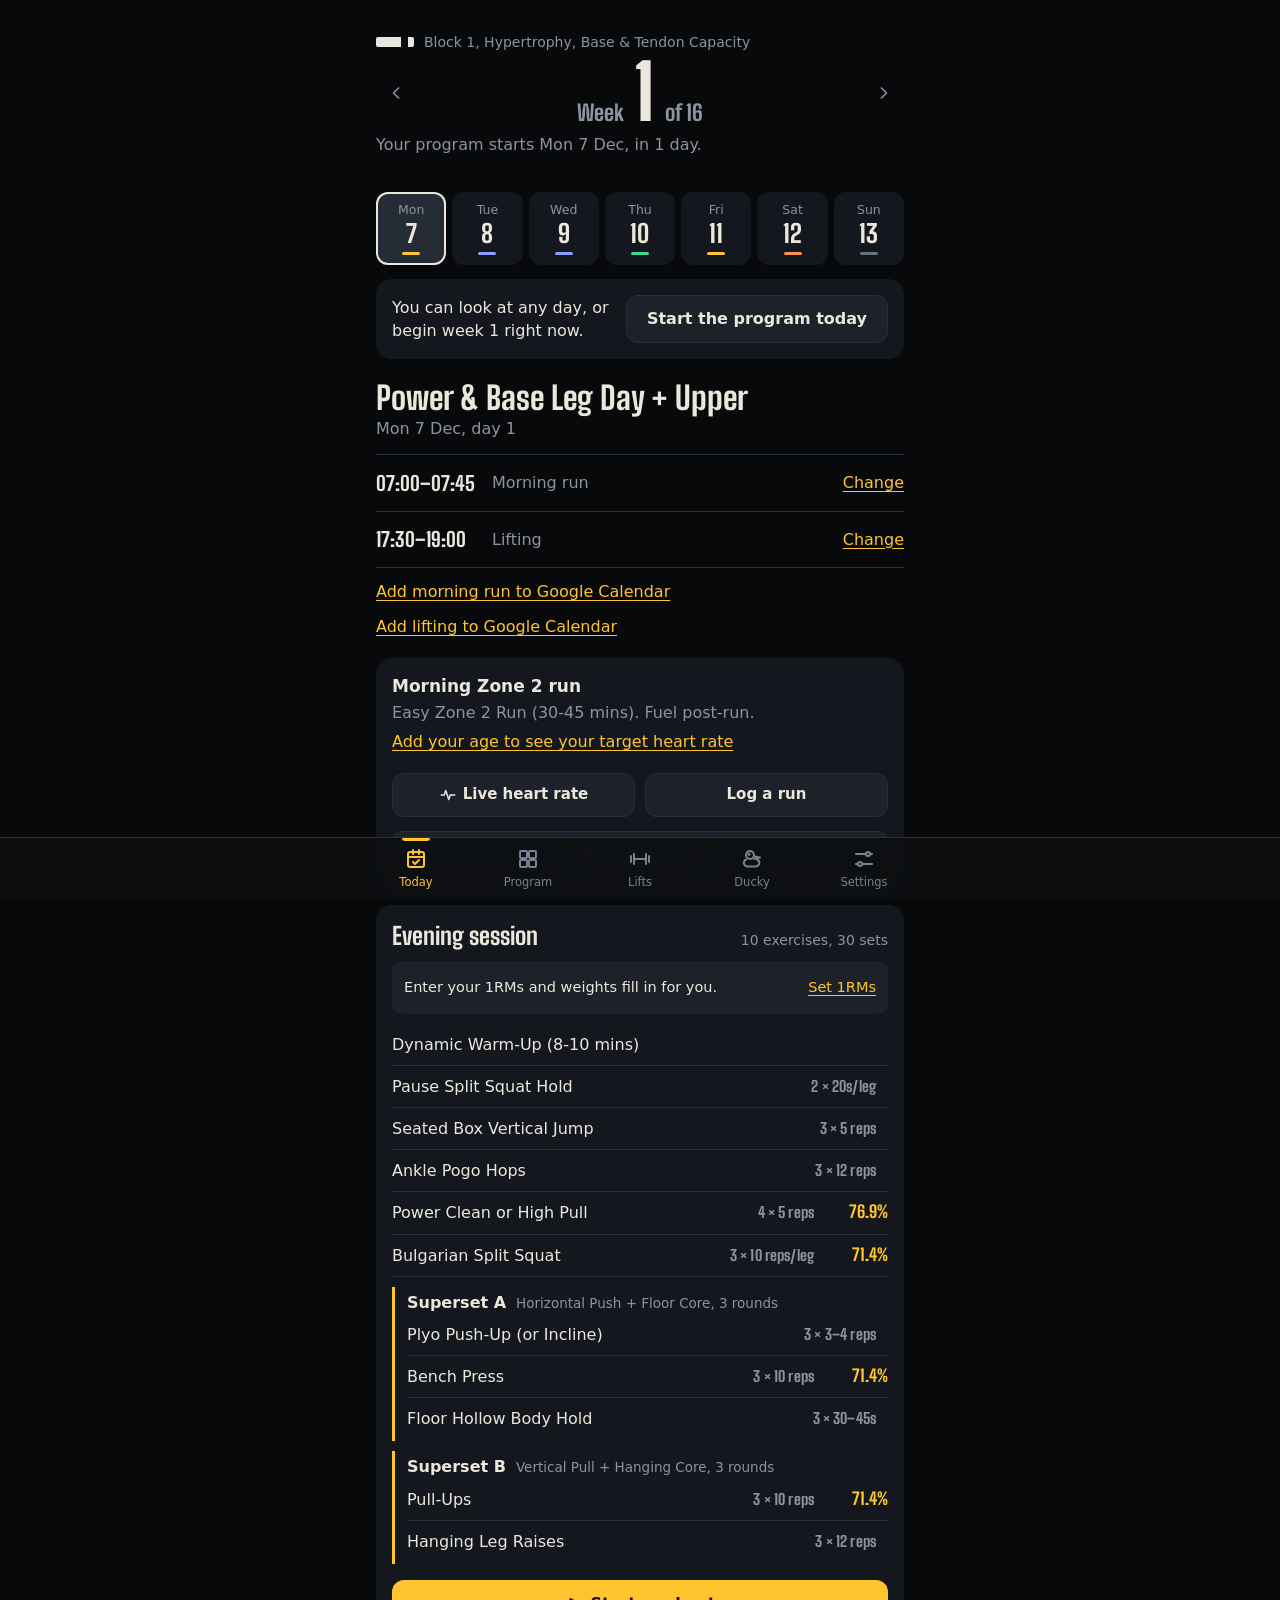
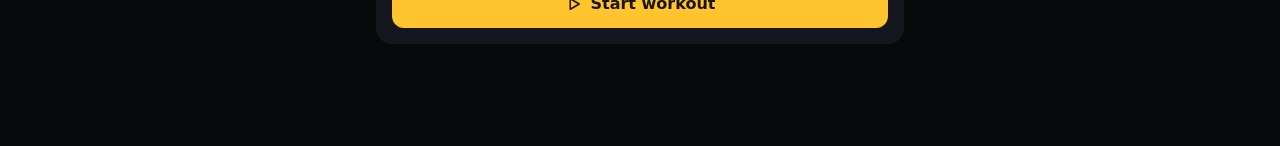
==== index-single.html @ e72820f2 "Add files via upload" ====
<!doctype html>
<!-- Hybrid Athlete Tracker & Ducky Coach: single-file build.
     Generated by build-single.js from the loose source files. Edit the source files and rebuild;
     changes made here are lost on the next build. Inside: two style blocks (fonts, then styles), then one
     script block per module in load order: guard (explains a failed start), spec (the 16-week program data),
     engine, program, session, store, zone2 (Zone 2 and pace maths), sched (session times), actions, timer, hr (Bluetooth
     heart rate), gcal (switched off in this edition: no Google sign-in, no sync), ai, thumbs, views, app.
     Search for "---- " plus a file name to jump between modules.
     This is the safe edition: it contacts only Google Gemini (when you ask Ducky), and only with your own key.
     The web app manifest is a data: URL in the head. At the end of the body, a text block holds the source of
     the service worker (a browser only accepts one as a separate file: Settings can save it as sw.js). -->
<html lang="en">
<head>
<meta charset="utf-8">
<meta http-equiv="Content-Security-Policy" content="default-src 'self'; script-src 'self' 'unsafe-inline'; style-src 'self' 'unsafe-inline'; img-src 'self' data: blob: https:; font-src data:; connect-src 'self' https://generativelanguage.googleapis.com; manifest-src data:; worker-src 'self'; object-src 'none'; base-uri 'none'; form-action 'none'">
<meta name="viewport" content="width=device-width, initial-scale=1, viewport-fit=cover">
<title>Hybrid Athlete</title>
<meta name="description" content="16-week hybrid athlete training log with a rest timer, auto-progressing weights, Zone 2 heart-rate coaching, two-way Google Calendar sync and Ducky, an on-demand AI coach.">
<meta name="theme-color" content="#0d0f12">
<meta name="color-scheme" content="dark">
<link rel="manifest" href="data:application/manifest+json,%7B%22name%22%3A%22Hybrid%20Athlete%20Tracker%22%2C%22short_name%22%3A%22Hybrid%20Athlete%22%2C%22lang%22%3A%22en%22%2C%22description%22%3A%2216-week%20hybrid%20athlete%20training%20log%20with%20a%20rest%20timer%2C%20auto-progressing%20weights%2C%20Zone%202%20heart-rate%20coaching%2C%20two-way%20Google%20Calendar%20sync%20and%20Ducky%2C%20an%20on-demand%20AI%20coach.%22%2C%22display%22%3A%22standalone%22%2C%22orientation%22%3A%22portrait%22%2C%22background_color%22%3A%22%230d0f12%22%2C%22theme_color%22%3A%22%230d0f12%22%2C%22categories%22%3A%5B%22health%22%2C%22fitness%22%2C%22sports%22%5D%2C%22icons%22%3A%5B%7B%22src%22%3A%22data%3Aimage%2Fpng%3Bbase64%2CiVBORw0KGgoAAAANSUhEUgAAAMAAAADACAMAAABlApw1AAAAwFBMVEUuMmDoqSFsVh5HMCZRUVEua84MEBMMEBJ9S82UV%2BrPybzd2c%2BfXzgXIDFAg%2F%2B%2FckCegST%2FskIMDhH%2BxC4AAAAQERLioxj9jkzenRTwtyiVWOn%2B0TA5eO%2BkZzrm49z%2Blk8sJhWXeSIXGSsMDhGRZy1TRRoMDhEMDhHUpylJMiMODhEMDhFrVxz39e6riCTr6OImKClGOhZlZWRDLGeRWDMfOWo9gP5uRCq4kybFnCg6MhcQExMiHBN4YR4NDxENEBJ1yCQBAAAAQHRSTlP%2F%2F%2F%2F%2F%2F%2F9Pjf%2F%2F%2F%2F%2F%2F%2F%2F%2F%2F%2F%2F%2F%2B%2FwD%2B%2F%2F%2F%2F%2F%2F%2F%2F%2F%2F%2F%2F%2F%2F%2F%2F%2F6r%2F%2F1KT%2F%2F8j0v%2F%2F%2F%2F%2F%2F%2F%2F%2F%2F%2F%2F%2F%2F%2F%2F%2F%2F%2FxH%2F%2F3J%2Bp8juTgAAB7VJREFUeNrtnWt32jgQhgfSJttN9yYjiNZNsWsMDnZp6Xa3mEDz%2F%2F%2FV%2BkIIvsuWZGtOOx96CuQc3ofR6DZjCSZNtr5%2Bcnyf9G6%2B7zxdrxvlQe2nj8uVT2hkZABLvtdfLR%2B7AjwuHTKQ9gwFceoYKgHWKzK0%2BBcIslq3BIjlE42sGqEc4EYv%2BSnCDTfAUj%2F5KcKSD8DRUn6C4HAAaPrzVzohD%2FCdaqw%2F7pC%2B1wOstJafIKzqABzt9RcCAbDpzxMAOv05AsDU%2FsviAC76H4LGLvqiM8ASkf6IYFkAIMgsD%2BBQXPrPgQwYG9BlIwKcDeilEQGyHrTQlyYAa4LS1mcAh2LUn8Yx4HVA6gJAGgHnKIgAHglae0wAlhSr%2FngsAKwh%2FBzGgHMQexnMAHELStoQoO2DTv0QTHzMAP4E1gS1rWGJG2AJTxSzfvoEDm4AB3zcAD74uGPAh57TjtJTntBjtjGTP0UFkAqm1t513a1FT5lHPACxVivYeMxIjIW2S6UhQB%2FyaRAapvFipsHsfQqmP0CkMvAu1T8zbCwpCKA8yW6FRfkpwkIGAajWHxiVZoaWOAEobj62adQY2woTwJD6IxMmUAvQqN8w9oIEoFL%2FsVm%2FwagYASjUvzV4bKcpQPTDelwA5lGIQCHAwuQCMJhQZwrK9FuMT79h2noC8DpA0AWgLAJ4HRC5YKwjgFsrOfvS0y%2BI68cwNrYCLzeaZW1ogPo%2BlB2%2BfMn8gRmUzAIHBrBq2k9APn7MtrHw7ddL%2B9ZiqQADhMCWjB%2BiFfJFlLN5zv7g7phUAQQ1ITCO%2FuKQmWiwWc7m8wdOAhhgFPCS%2Bdvm8q15gWDG6QMYYiIdbq1tRn8RYDa%2F1xggajO51yUAswMXAQy3lKkHmHFGwRBBXOKQMoCrQQHcVg5gM%2B08YLUEKOmG6KAAnMuxk41KAL4O2QtF370xW8XwvGMnNNB0uikE5tzjmBYLGuOv%2FFRodn8Ydi7UbiRg429ZezgMPRttu6gnuq0H2rnAyq%2FHhl%2BRtYkCc6HnxhZ3RxQSfTd3ebaGmKXr5m4ciByj2Va%2F7fXLONw06Xf1SnDQbELesg47xQkaiQBn7VFC%2Fmhvdp7nscjq%2Bh%2BvvyRfU9d8%2BtxyF0lC3jR5xgCb9pZmpbUM6SeWa3uFXc%2Ba3me37S3RHfXoG7eSIVV%2F3DGj1SrSpkTKE%2FvAOy3w7FIGWlIKwemCP7cyqlagxcSGFRji%2F%2B1t1l59usfuBeJVK9wxsDNYUmVywRD%2F4%2B6MbvJTBrY4kF5G4ug7vGQ3Ksuw3xmCZrIxFXICtF%2BmvzDYhgQzRy7pI8WUWaHEDNuAmYYc2wgMaNA18y5LfNqO3M7NCNRtt7WyzsVPoHDHs5UTNh0JQFX2ujVB2G1mBPKXKF0Jdp18AG1rsHbqCGz1ANy7tuzSuAmCDgTQeqV%2BYI3ip9Pp3YVFLzkpOowHIHnHjaXapxlL3uBh2PQBUBfGbHoSf3eXc8E0YVCwRwESUy8sUTl9bjQnO7sg%2FpRJdwHI26xK5Jc3Fsamp0%2BZ7G2u1gBh9c8fCRxV%2FsYs9c%2FdVPI%2BEUjqg1ikrqmJpIxTuWNBW4B9tbbmFm6MGgl2qgHcqvbf2DhOjooI6jg91VMJt0oXl%2F6UYKofQOwAzhlDw5%2BGqpuQVTX8TjknPPXOMjeKu9HyuRx%2FC4pdUAtwVD4ObJQCtJ9LtAYYK21CHlW%2FHmAKg7hDxhKkPJYhqxvt8DgHyCmkkTOQdVmSgZwnSxJhzVMJVj%2BVCHvJkZXPqFk0ERWdzHVKGYOsYqaTOpHp9LaHXYnT3kpoVq3HBBY0XfYkuqVZo0Au3R16RkjWwOcl5YhzSRn0sLXY%2BIzhaVU8HZUt6mvld36qEjo%2FJCxzW0Ug5Q2dCzn2niltY0sg5Q0CBU2Lhq3F6Wg04thaND2RlDeIPGwrnuMTz%2FKBUD0QcUNR%2Bbbgo%2FUgWNIUVSF0T5dFaWJLNNMNwlVZxLJZt0R9KCFRL14vlBRLuJuWpR5RmcFiL6NUQkbBU1p2EBfbcFUJxUnm3XFP5BSryKnYej47JTl%2BpIYi%2FojtFu5B4ukqILngzNoG9i49RcW8sGRoCDcL9%2FloGKrj6TZnWTQ%2ByCY4Hu3UFkHgupZFFRzOI7%2Fssq7yWcHxSMoeQSk1JV%2FV5xFVPwGkTqdLWgh%2Fs5HYwH5QD9DPJUY%2FlFj5mwN7gJJXn27fZ%2B3206%2Fwrmiv4e%2Bi%2FXJ1v8jb%2FVfaK8DH95%2FydssN8Obqvmi9A%2BStnQd%2BAgjHgCDAIie%2F%2Fxgo2i38l7d3v7%2BGN8UQePPwtuiBRa8An78U7dVv%2FxYM4MM%2FRYPDQ9Gu%2BtzYovgHMm4TnXT8AFMJ9EfWoj80GP2xzegPzkZ%2FdDn6w%2BPRH9%2BP%2FwIF9FdYoL9EBP81Lugv0kF%2FlRH6y6TwX%2BeF%2FkI1%2FFfaob9UEP%2B1jvgv1kR%2FtSn%2By2XxX%2B%2BL%2FoJl%2FFdc479kHP817zgIsvpzAAji4LL9lwBEfZHWCPSi%2FykHmCyJxgSULCdNADoHQq75VwHo6oSSn78CYDK50Q%2BBkptSqeUAk%2FVKLwRKVutJG4AUgerS9VTKrwGI9ouWDqFDQ8QCnOVjtcoagIRh5RM6EEXyvf6qTn0jQNKWrp8cf4Bcpu87T9frRnn%2FA4mns25N0X9BAAAAAElFTkSuQmCC%22%2C%22sizes%22%3A%22192x192%22%2C%22type%22%3A%22image%2Fpng%22%2C%22purpose%22%3A%22any%22%7D%2C%7B%22src%22%3A%22data%3Aimage%2Fpng%3Bbase64%2CiVBORw0KGgoAAAANSUhEUgAAAgAAAAIACAMAAADDpiTIAAAAwFBMVEVzYB7dqSKKbSIiJUYiHRQMEBEMEBFNTU0NEBKxsKuegSOTV%2BP4nUJ0R7UvXrFkPinKyMS8c0DBbkIMDhH%2BxC4AAADgoBYQERH%2BjkyiZjqVWOk6efDo5d7enRTwuCj%2B0TD%2BlU%2FNpSksJhYMDhFVSBqTeCJnVhz49e%2BKVzQMDhEMDhGmhyQMDhIMDhEzZsjx7uc6Mxd%2BS8RIMiIPExNjY2LvriU9gP9CLGXDwbwfOGcNDRJwRivGdEHDnCe4lSdGOxbhVrsvAAAAQHRSTlP%2F%2F%2F%2F%2F%2FzCY%2F2f%2F%2F%2F%2F%2F%2F%2F%2F%2F%2F%2F%2F%2F%2Fv8A%2F%2F7%2F%2F%2F%2F%2F%2F%2F%2F%2F%2F%2F%2F%2F%2F87%2F%2F%2F%2F%2F%2F2aP%2F0iy%2F%2F%2F%2F%2F%2F8P%2F%2F%2F%2F%2F%2F%2F%2FNP%2F%2F%2F%2F%2F%2FLcVNFgAAFjFJREFUeNrtnQl74kYShgsGPI5nbwnL2V1LlkCa4UrIEGd3SYD%2F%2F6%2B2JcDGBoyO7lZ311fPk2vM4eh7u7qq%2BigaKLf%2BbDaZzIfDoQcraeJhzSeT2ayvXh1S%2BeGrWyG85wV7g7Bl7fWJCRBuVxYCsFyNb%2FbSQ86mKAgMbsarpT0ArMbz4jeHfBIx8Lz5eGUBAMuZGPnQXg0FwhPMliYDsBRDH%2BIrhmA%2BXpoJwPIW6uti4HZpHACrCdTXycBkZRQAYzHvQxetDHjDsSkA9DH423IDfQMAWN1g8LfnBm5WLQMwm2Pwt%2BsG5rMWAYD89iPQAIA%2BnL8pE0G%2FDQAmkN8cBCbaAbiF%2FGYhcKsVgNkQ8puGwHCmDYDlBLGfidHgZKkHAAx%2Fl5wAYfjzdgKE4c%2FbCVQE4BbD33QncKsSgDnkNx%2BBuTIAZsj97agJzNQAMIb8tiAwVgDA8gb620PAzVI6AIj%2B7coGJAOwwvRvWyCwkgkAwj9nQ0FC%2BMc7FCToz5sAgv68CSDoz5sAgv68CSDoz5sAgv68CSDoz5uADwGYQX8XCJjVBWCFh%2BeGrWoCgPqvK1XhWgAssf7nztrgsgYA2P7FYpsYIQHgnQoQEgDeqcAlAPDIXLNqACAA4BIGnAdgAv3dI2BSHgAEAHzCAEIFgHc1gDAB8J4ECBMA70mAMAHwngQIEwDvSeAEgD70d5mA%2FlUAMAHwOjNIWAPivSpEWAPwWK8JECJA3nEgYRegx3qHIGERkPeyICEF5J0KEhwAbxdAWATgvSRAcAC8XcARACvoz4WA1VkAUAPgWAt4BaCPB8PH%2BmcAwE2gnG4SPQMAHovHcUWAsAzIe1GQsA%2BA974AQg7IOxMk5IC8M8E9AEs8Em62fAPALRwANxdw%[base64]%2F4AKAOC6%2Brt%2FJFmW3cXrncWp%2BK9ecPwKAOCk%2BvnfkwWl6zCMosh%2FNfEfYbhJs0XgDAMA4NzYX2TTUMjtnzfx5500S15YAQBuDf5FN76o%2FTEFGycYAABv5Q%2BojPp7BsINWY8AADiWf5HGZdXfW9xN7EYAABzJf%2BdXlL9wA2mOAACwXH8R9k9ryG8%2FAgBgN%2FyD1K9vUUjWzgMAoBi8WcdvZvHIUicAAIRuycZvbmlgJQEE9%2B%2BNfCnWWdg4DRDcf%2BrLMrJwGiC4%2F0gaAP7UvmmAmOu%2FCCXq70dxzzYCiLf%2B5Mu2kWUEEGv9u5HPnQCC%2FrwJIOjPmwCC%2FrwJIOjPmwCC%2FrwJIK75v6%2FUQmsqQsS0%2FheqBcCPbSGAKQDrSDEAUQoADNb%2FTrX%2BwjI7CCCO%2Bo98DRYurCCAOAYAvhaL4QEMBWCjBwA7wgDip3%2Fm67KtBQQQO%2F2DUBsAGwBgIACpr88syAQIJUCF1jG%2FHMQOgKlOACICAJwdgA0ugOAAeLsAggPg7QKYAZBGmgGIMgBgUg0g1u0BjK8F8AKAIu0AmL45iNcUoN8B%2BNEUAPANAS3YHUbYCMp7DiDMAI0cfImX3AEAQxzAVqpn32Tb7ajbsb0UwAmATOIMcJfsPzW7vrq8AADOlYF3Fd7i3vgkLvdiAODQWQDyet7nH37dEdCLbT4jQEgCq1s31%2F%2Fr16%2BfdwRsSySCJQ0A2HAbSNgTnSR%2BFgB8%2FZ4r27t6zGBbtVkBADD5NEhR20u%2BvgBwvcLc%2BccfZezb798D7QgQFoLq7PQLiingh71r712JLsKnsvbHN93XDhN2A1e2RdFX5PMPnw9Tu7e%2BAsBDWXt6ehD3z%2Bt0AoQkoM52%2F1289hK6xbIAKBj4XacTIJSBagJwbNdml6eHpyoE%2FKgxbwQA1YPA7jsArteYKwEgEPhDHwEAoM6pz3cAXF1lrAiATgIIheBaC7zHdrUU6P%2BpIgAPTz8CANkASFwLDnteJQcgosCKADyISDAAAHJvhZF79L%2F3qv%2F11z9XB%2BBB07XT8AD1CNge2kv3SuhfA4CHp28AwGAAxILQqCc%2BVXQZjRQBIFwAADAYgMgXTcXLdhmtAYCuKAAA6LBaAPwIAHgD8JDoIABZgKkAPDwBAGc8QFgLgG8AwNa7gRpXAgGA2ZvCq9oTAAAAAIA1AA8AwPkWAZJ2BL0C8FcAIBOAXmhXEoA0UPam0I1lZYA%2FBQDAui4R1mWBnADILEsCvgMABy6IqZ0E5NsCPQDgRBpQKwnQ5ABwP4ChIcDTHx42hbpSCnqqsx8owaZQW5tFnR4NfTB1OxC3a%2BLWtlQBdO0I5QYARVbMAE8a9ecFQGJFDvD08B2ngx2aAyrOAE9Pf0883A%2FgUDGw0sHwp6fud71XhDBrGRO3kAOUt4fdDTG4IsahjiF%2B96%2B%2Fl7XvveLaEQ%2BXRDlUDo4r%2FoYB7gl0ywVkpe%2BIbOeeSHYAaHYBMVrH8nYBGTqHsi4GxegebmDfGB%2FdYhgDICxGwzDOAATeSFsNKAEArHcGZRbozxKAQEsqGG1s0J9jDKBpf3DcAwCsM4GRFfqzBCAPA1SXgyKyQ3%2BuACSqc8FpYIf%2BPAFQXxCMPQ8AMN4cFC5s0Z8rAGoJsEh%2FtgCoJMAm%2FfkCoI4Aq%2FRnDIAqAuzSn9XBkNMdWBl7%2FTkA8NGGu1FHdv5nmf4uA7CX%2FUWPoNcLkqywNF7HhW1i2TsALNPfVQCOR3yyXWzTu3Qa5hYVpir%2Bp8A2%2Fd0D4NXbB%2Fl4F2M9X%2FxVqfqLdUZeYJv%2BbgHwOu7FmE%2FjfLxr3AC46Vk3%2FF0C4CB%2BsBWjPs7HvNYDAFGYeTbq7wYAh4GfjMRM77dyC8Q0sdD9awNA6aPZq98bdcVsH7VzD1Q8snP46wEgF0jVubfd5wbbdNPSyC%2FkzwJLh78mD0BZ4KlgYPeBSbaJ%2FRZ7AeTy2zr8tQBQ3NM9HclmYDf0F91p2KL4Qn7y1Pk3V6YAsQ878kOZDBSfkvdt9VtVv6j9byhp5WC%2FRVPA4VC2LAaK9yepAervm8huKLCWAdJ7LF8CA8Xgz1r2%2FCdVgOL%2FK0AhqMRZjEYMFG9apB2T1N8zEHcTG6MBauOWzroM7Ab%2F2jdP%2Fp0b2IzsmwlI32mcN7LVYCB%2FadKNzVT%2FsB5Ats0E5LVEQFUGCvnT0Gj5CzdAiVUIaATgzC2NpRnIXzDa%2BFZYOF1YhAB5rRJQjgGb5N8tDdmDAHltE3CVAevktwoBMuNE3gcMFHO%2Fb5tFPtmxREDG3M9zngE7Qr%2BzCHTIhkVCMumGphMG8k29ZKX8u9qQBdsEyLA7ut4wIP5arG2Vf7dNPDEdATLvrtYjBgLy7TZRFjB8pzgZeT3LnoFRJ%2FJtt2htthNoAYBy9%2FSF0yz13TAymQBq456%2BTslMyhGLpgafGKBW7ukLfV4WmntmiHg18m7NCXRNnQbI4bs6zVooNjQbIFZdXFutCpl5dzh5IMDn3D6CWHTuMIeAAAAcFYS4hYImVgRaBKCFPq7tVwSMI4A8EKCxHmAeAeR%2B6w74AFMviNDYv8koAgAAawIMywbJAwGsCSBu7bxNsK1BBJD77XvMs9igdYH2AWBIQGRQRxlq%2F9J2b6OJgOKu2PD%2B2HZ%2FpB%2BBLgDQuTtAqP6cy%2F143vIfPd9r5SAyJhAkz20CihG%2Fk%2Fnx%2FpI93h9A0EZBx5QwgBzu5foi%2Fn050wpBCgDUVgOE%2BhW0f0eBDgYM2R%2Fi5hQQFkLe17XivaoZWMMDKCoGFWP%2FvqGp9wOGdBd2LguQof6BAbVuIMYUIN8ByJP%2FwECocn9QAACkOoBr8nceHzvnywCtIBBjCjh7e5gK%2BY%2Bkfj6ykx%2FqRcCEapABU0CsVv69updLvvv68GUKlCEwBQDSagDn5T9UdsJyKwX3l7JH8Yeu1gLaB%2BBOzvC%2FkMyHtYqH56rFKpxAxh6A0mfFKw7%2FWuofQXDKgBICNgBAwjLA6fBvnsGfYaCjYBoI218Sah2ArnT9JcVsp1GlAgJGAGAqWX%2BJFdzcDaidBqIucwCanw0JlUr03gs8PkomYM0egIZlwPCdPs%2FSZ%2Bn3CISOFQPbBiCLGjpp5ana2zlGdhywaNsFWA3AG23UVWyfHzvKCEi4A5A2y%2F916P8etGenSkFtAxA3GplKU7SLBEgkLbrjDsBaTgD4qHoD1xEBMlmLUgAgRRP1mziPv%2B0ZABgAQPioyf%2BfEtAJAUD7ALwKokX%2F4zhA3hcCgLUEB9DRc5znOOYAAAYB8KjrONe9%2FK8EALUvDH1Ro3Pv67rjS8EcMEIl0BoHcASdPABQCvYtAkDBl7IHoBdaMwOoAADLwXW3BCrwxm186wY7gmreENQ2AM%2BuHBBtHYDMZwyAARfG2borWLoUrXwrdgXXPhnWkgfoyP3WKU4G1T0cHjqRBeBkkHgAW751gBBnA3MCNs22g2qcAyTPO1GK08H1q8H3%2Bl2A9LWALQCoXwsKH7W7ANnMbXBFTIMVwVDrhjBnHYARANRzAa%2FjsXMf6t0P4pADMOOewMYuQO%2BewI5DDsAMAOoVg%2B61EiB9D%2FIUV8U2rQXoJED6d4U9ANB0TTDUdDLs3ckgOXtQCbeFN78mQNvZwEfph5DWnoeGEW8ui4uaEqBsGlByPjxBxxAp94W%2B00aFE3hWof8IPYPkZALh8dF9FVd6vruCSNIiwBRt46QR8E4guQicXBAj5dONaiBtCgD174x9f5OXPAROLoqT5P%2FDBJ1DFRIgqdHDmasiXdTfIADqHxMKT5Rq2u8lfD5z%2B6ysM6gLdA%2BXvUf8zF3RDRjY9RtTdVdwREbpbxgAEgl4uTA6rKT98%2Fkb46XdF2%2Ba%2FkYB0KSTdHi%2BMWj5VpAftQuQV2EwTn%2BzAGjUS%2Fxiw5h9J5Dn%2B%2BfTTtH7dtLPH7YYlXcBqXn6GwZA%2FngyNS2jzreIKtE5SmLzuHBrnP6mAeAFTXrIlGoaV75jmGT5Dcv%2FDAWgYRehHIGOzLaBEguLHRP1NxCA%2FArxOGq3cexLTVGe%2FNE0MFF%2FEwHI1wWmkot47feNTT0j9TcSgPxJUdSwf3SDuUBF8%2FBRHt0AgAqh4DZu3EM8bxX7WEd86YvK68TM4W8sALtpIJLQSL4I%2BjtltW%2FQbO7j7N9Y%2FY0FoKgISGn%2BFT5faw%2F88sPnUMWWonhrsP7mApBPA8lGVgZe1HnvH8%2FbfdUlg2rRX2Dq9G84AMWw2caRRC2Kwu9x9%2FAwDBVKn3t%2FMfsbPPwNByAfOUHq22zkGT38TQegGDzJJrJV%2FmnP8OFvPgDF%2BBnFVsq%2F2Zovv%2FkA7J5hFtrmBaIi9jdffwsA2M0DqVUIRB0KrJDfDgBsQ6CQ37NCflsAKEZTktoRC8SF%2FJbobwsAuycaGB8ORkXoZ4%2F8FgFwQODON3cmiMK0CP3skd8qAPYZwSKNDUUg7iZWDX4LAdi7gWxjoBu4GwX2yW8fAPtnvOjGZs38WeLZKL%2BNAOwnWRENdIzwA5Efp1tL1bcUgMPTFgyELTNQqB%2FYFvg5AMArAxS3xUAkPD%2BNAnsHv%2BUAvAy7RXcatjD0O1NKPMvVtxyAVwaSURrrmw0iP1wfhr7d6tsPwFsI1uohEOJv0m3iuaG%2BGwDstCgGZJJlm04xOyuZ8v14mhUj%2F%2FCFAMA8R%2BAFiyxNQ7m%2BQIz7OE1HC8fEdwuAN9rkvuAujv2G3qB48zpOxbgPPPfEdw%2BAg0Z7kYLFIrsT4WHuDyqBkL9avGuTj%2FrF6ecCADsoCF7%2BvZcJ26zX6%2FhV4fd2WNERL5qKV49e5Q4c1d5lAC4pJ3xCbsIvnNho96OP3w8A7OWgpJhBpVcDAHtZuGAeMyMPxtoAAACAAQAYAIABABgAgAEAGACAAQAYAIABABgAgAEAGACAAQAYAPA0nfirc28EzI22cT%2F87b%2FV7W897y8%2F1bGe9%2Bcvv1S3Lz3v9291rIeuYVcB%2BPpzdfv62fvpt39Vt98%2Beb98%2BWcN%2B%2BR9%2B7GOJQDgKgA%2F%2F7u6%2FSwA%2BFcd%2B%2BT9%2BZ8AwDAPoBeAXwAAAAAAAAAAAAAAAAAAAAAAAAAAAAAAAAAAAAAAAAAAAAAAAABgxWLQX7QvBnUry98FANcB%2BO%2FXOlYsB%2F9W1fLl4C91loO%2FCAC68ABKAPj8ax3reZ8%2B%2Fa%2B6fRLv%2B08d63m973UswI4ghc2EYG7sCaxlNd%[base64]%2BdcAdAAgC%2BIYABQAIAviGAAUAgyEeBkcbDg4AoBLAtQqwB2AGADgCMHsBAIkg1yRwDwASQa5J4AEAJIJMk8ADAFgS9jguBR8BgDmA6QxwAOAWAHAD4PYNAMgDeOYALwCgFsSyCnQEANYDGK4DHAOAnYHsdgO%[base64]%2BI%2FBEA2CHoubgLsDwASAXcTgCuA4BUwOkEoAQAIMB1%2Fa8BAAIc1%2F8qACDAbf2vAwACnNa%2FBAAgwGX9ywAAAhzWvxQAIMBd%2FcsBMJihKmxf%2FXc2kAeAqAqDAMv0Xw1kAoAzg7afAWwMwBI3idp0E%2BhSOgAIBV0L%2FyoDgFDQrfCvOgDYJmb59q%2FmAIjmUkDAbPkPzaAUATCYIRswO%2FqfDdQCMFhO4ATMHf6T5UA1AHACDg3%2FegDACTgz%2FGsCACfgyvCvDYBIB1ATMCv3v60pZF0AxB0CQMAc%2BSe1ZawPwKB%2FAwTMkP%2BmP2gDABEKzBENth%2F7zWdNNGwEABCwXf7GAIitIpgI2nT%2Bq6b6NQZAxAIiHAQDLQx%2Bb9Jvrp4EAPKtAkO4Ad2DfziWIp0cAMRMADegd%2FCvJAknCwBRIL6dgwE96s9vl9JkkwdAzsAYDKhXf7yUqZlUAHIGZjdDQKBK%2FOHNbClZMNkAFPGAcATi1wUFErUXD3M%2BXikQSwUAuSNYjYUnyH9xYNBUevEEhzfj1VKNUooA2LuC28l8jwFQqCr7Xvr55HalUiOlAOwLRbPZRIAwHELYsiYe1nwymc366tX5PwHSkbAUtLFRAAAAAElFTkSuQmCC%22%2C%22sizes%22%3A%22512x512%22%2C%22type%22%3A%22image%2Fpng%22%2C%22purpose%22%3A%22any%22%7D%2C%7B%22src%22%3A%22data%3Aimage%2Fpng%3Bbase64%2CiVBORw0KGgoAAAANSUhEUgAAAgAAAAIACAMAAADDpiTIAAAAwFBMVEXfnxUuWrBoSCmYcx1ELhubW%2FCbgCSqqKX1mkPc2tU0NTYqK1Y4cdlYVU1Ahf%2B4c0AiQHJLMHB6S8AMDhH%2BxC7goRYQERL%2BjkyVWOmjZjo6efDo5d7enhTxuCf%2B0TD%2Bk00rJxbSqClqWR349u9URxpONSO4lSaRdiKoiSQhGxZqa2qRXDUgPW49gf1HLmyGUNDPzcju6%2BM0bNQ6MxdGOxeNaSnMdkIPFCzzrSx9ZyDFnCh3Yx%2FcsitaWFNyRrN7e3hsVg3FAAAAQHRSTlP%2F%2F%2F%2F%2F%2F%2F%2F%2F%2F%2F%2F%2F%2F%2F%2F%2F%2F%2F%2F%2F%2F%2F%2F%2F%2Fv%2F%2F%2F%2F%2F%2F%2F%2F%2F%2F%2F%2F%2F%2F%2F%2F%2F%2F%2F%2F%2F%2F%2F%2F%2F%2F%2F%2F%2F%2F%2F%2F%2F%2F%2F%2F%2F%2F%2F%2F%2F%2F%2F%2F%2F%2F%2F%2F%2F%2F%2F%2F%2F%2F%2F%2F%2F%2FTO92hQAADo1JREFUeNrtnela40YaRiuQXrLPjGQRJi4hGbUsd08myVjuxkAm939XkbyADcaUpZJUyzk%[base64]%2FNynIyXZOV5eaLLjqAAHvp139NskWRyjAM4zXVn2Ra3GWRkw4gwH7880UuwzrzJ1RfksVd8mAJArgYf7JID4W%2FY0E%2BSRxTAAEe4s%2BKo%2BlvHJDTuVMKIMA2%2Flwh%2FnUzUNQKIIBD%2BQdBmYenUCTOKIAA1eOfTMPTiOUycsQAweMfZDIOTyVO526MBIT3%2BUfT0%2BNfMXGiGxC%2B55%2BkDfMP48KFbkB4nn8WNidOE%2FsNEH4P%2F5ZhOzLrDfBagGARh74bIMjfbwME%2BfttgCB%2Fvw0Q%2Fo7%2FNeUfhlbPBYSv%2Bc9DbaQ2rwcIX9f%2FUn0CxAUCWCdAEYcaDZjYa4DwM%2F%2BJzvwrSmsNEH5uAEi9%2BdfDAASwSIBcc%2F5hvLC1CRDsAGlB2joXFMwA%2FJ4JCEaAmpjbaYCPXUDaRf5hgQBeNwC2NgEeCnDbTf7xFAGsyL8MO8LOiYBgEVhbE3CHADbMAWVXLUB4iwCuLwKtqwU4dTDAOwGKNiv%2B5%2BfnqWN9gKAHUI5%2FXSMke1mBHAEcngPklT1J%2FS5BlLs0DxCcBFXe8J29%2B%2BPjqlxY2vB8qIkVhgRDANWzv8G76%2Bvrs7oNeKkZiZevtgDGKSDYB1BsAKKVAD8cbQJuPh%2Fl09nMOAWEZ0eBms7%2Fzusf%2Fv36r3XFyPMXOhJ59QoXl6bVFhGMAVUF2AwCjwkQXl0cp3Lg0qxD5J4JcBe3EKBW4FUBXlPg4ur91yYZ4JkAy%2BaTgF1eHEkoCFB9xweDDPBMgGnc4uD3Q%2BnwlzuS9woCVN9i0HqBZwI0PwyU7gjw8m%[base64]%2FaDtc4CzdkQFrwZNsAY0JwGgDeDhhgCmLMQ7OG7gbkJOwEfOBHkXIEY9R7gyqDjIB4KkHTZA9iXv4cVQvJBe4Crq88J7wUM2wd0uRHwKp%2FPIt4McrJMoEoPcPnpQ2TadaMelonrai1oEs2OE23uKkYAx2rFb18cULipkvoA7h4KyILoNQIqhLjbBKRUC7eoCeimAUAAa0i5LsDvK2My6gR7fmuY5qmgxffGCe6N9PvmSMHNsX7fHevt3cE6t4XnXB1r5TBA03JAnHF7uJXDgDz2%2BaoY3wWoQ9NiQJ0%2FAvhrgO35%2B7kQtN2bad8LWJ%2B%2FRwIc3JMrfM%2FfBwGexh4lSTJLJjXZpN2C0CQILM%2FfcQF2k0%2BS8m6yzPMilRXhqvFv1QPE96X1z7%2FDAjxmH82z5fQ2VSnydVL%2BeWT94%2B%2BqANvwo%2Bqhf5vKOnn9BwDuAhfyN0WASH%2F42aRYZd%2FNCdB87kDzb1QLoOXj3IQ%2Fyxa5DLt7Byy%2Bn7jx%2BJsjQKLhzOz656P5Xafh1%2FHfRY48%2FqYIUJ3TLCYtHVj95CybpmHHhcDSSeBO%2FKa0AFFwFsu8uQPrZz8rZNfp1wJM1zeI0gXo359v6ED97av0%2ByEO79%2FOnVFAGPTSZj1mP9mB1Tcm0zTskzhM7xIz3%2FSxdxYQFPHmwz3BgdXDf5b30PI%2Fd6DIXGgGDBLgcWdG1YH6XyfLtP%2F0H%2F4vo4DdQI0GpPuf7isO1P9mPpUDxb%2F%2Bv9z0BAjQxUt7x8cDq%2FiLcMj416JO7VZAmPXa5pNKri87sI7fBDYKIEBHd%2Fse7AuqP86mgz%2F9j5pO7F0aFBZU8HnaDtR%2FW0pT4n%2FcHIgQoLMaTrsOVJ9zloamUW0PWtkPCGve29w6UC%2F7hCaytPKAiLDpYqf1eGBiVOu%2FOyfMLGwEhGXH9WOZhuYytc8AYWINH5MzfmWr0Lr3REWAAdqLhSGAwRWdO2dhVzcg%2FLzerdMJoVWzARFggO7ZgFUGCFNf3V3GIUNBj18MqRaELO4FpD0GGCvAwwkhDPDz1bCou8L%2BvRhgS%2BVIEWCA13MBYXINl5kMLZ4L2LEeIIyu4lNa3ATECwQwdTlAPtCpAVbUDxQeFfSsAh%2BtGD%2Bw%2FuebjkywYSAo%2FLjcYRW92I99z4Xqj%2FotyBHAhIse6%2FDrjMXoGGsL9EpgQxV54XhZ7036IyXEWgKvVgOMF%2BC2XfrK4e%2B0BPocsKCOsHD3cpfVsz9qQvVj0pdxoHC1AZBH0n%2BcBYiOFTC%2FCXB0HeBg%2FM%2BmAPXXNl8%2BMB7Qo4DpTYDhAjTbEXwe%2Fzbjeu1nb6S%2FXg966Py1twLxHQL0fsenHI0PjOvkawPGm2cS6FAgpQvQ%2Fp7YK4yehqg8u68leLJO1N6A0uwmwGwBipaPf4MpnXzSf4xvWvYBSwTo80CA3EmvaQsuR3sSjZxeDxZurQLKsZ4OfLcdadkNSLNPhginJoGPsbWexUkx1tQGzBGgrxt%2B5Vjj4G2nEWhlgOE7Qi4JIHU9s88UaPP7EKC5AWnDDmCsaSVfavmNBQL0I8A2rbHGDd3HbsDVaYA7Ajx2ADoPdTxahQCGC%2FAQld6TXe1%2FLQL0IoAc6xz%2F6fy9CNCLADfroITm%2FDX8YgaBvUwDN031WPvRXtlyIsA0sBcBHoaA%2Bk%2F4b9W6QQCDd4M3Aoy19wDtfzVLwX1sBsmxls3bI31AUwHkDAF62A6WXQ0BWgvAdnAvB0KMFcD0l4RdORJm7hiAI2G9FIw0VgAOhfbTB8jRqKs%2BoNUKg%2BlHAt15MWTUVRMg220G8GJIO257yqkjs%2BKCV8N6agLkqOPNIMnLoYOQnrhpo9mAbf7C0QbA%2FPoAZZ9nN15sVxo2ABSI6PP9UDnW3gvIdlIZ%2F2aoFQKoV4vcOcQrtbb%2FTX9hSpm4QaaCmgzYfTFAOrgPaIkAJx0LGGl8M%2BRm3DJ%2FG2qE2SFAlDd5aNspsP9yYNjsDjlKxfY%2BDNjLrbEC%2B6%2BIN3z%2BU4pFD1Ip5El5gAaVH%2Feri40b9v8p5eIHek%2F4Zrf018nVP5%2FWlmvcinBhxHDHA5%2FXiFGT4HlV0XHjJYWSK2MGLBf0tEjYuiDgkerw8lCJqDZTiZJLowY14ECZwPFOpbh9Ri%2BUCmwe%2F33JtXFD14w7XChUjA9zqFZo4%2FjjlIsjOzLgXlet2E6LBd9ydWx3K0JxD9Wix63ir6oDc3l0ZwacfKHsKbcF6KkWP7Erf6sEqD%2FZM9nwvhDl8FvtIaRlfecpAnR4oewsjxtfGnOkOvwq%2FLaXR8VvI7sef%2BsEWDUCdy2uDHt5EtD%2BDrlYZoF1%2BVsnQN0IJEXY7sbAnWdf4%2FWB05ltzb%2BVAqwessl9aBpV72%2Ff42%2BnAPVzFk1Dky6Xj%2BUysPHxt1SA1aOWvDUn%2FnAxs%2FPxt1aA1dNW5oYIUMytjd9aAdYKZPngHUG8jt%2Fa%2FO0VYNMKDDsWiOXU7vitFmD9ySfT%2B8EUSBeJ5fFbLsD6048mt4O0%2Ffkksj5%2B6wXYJFAWsuf876dJ4ED8DgiwSSHqc0AoiyxyIn03BNg6kEzyftKfOPLwOyRAncfKgazqC%2BIO%2B%2F10miUP%2FzUEMNGBqJymYQcSxKG8XZaRW%2Bm7JcBjNkmmV4I6%2FPWj71j6zgmwk1CSLfL23UFch18sH8KPXPu43BNgV4KozBbFvWzUGMTVz8i0yn4eORu%2BswLsJRYl5WRapOkq1Fgh%2BPp70nQ6zcrtb3A1fKcF2CYXbf84n2eL5TS9vU23Qe%2ByXtq9TW8Xi2U5nz%2F%2BmMvhOy%2FAY4a7IUZJxXyyz7z%2BYnRYHgRwx4NXUlX5HgRwR4Vn%2BPdh%2BCgAIAAgACAAIAAgAAIAAgACAAIAAgQ2LuA%2BW9Ad%2BlspEtXJ%2B8AW%2FVoE0B%2FUtx9V%2BTb6jyL%2F%2BC747p%2F%2FVSSafVAloVCkfgHeXavyw5cff1Xjx6%2BCf735WYk3b76UP12q8dMHBNAvwF%2FX3%2FyixPWfX%2F6tylfB%2F39W5cvXlwul%2FBeXCNCJAL8MLsAlAiAAAiAAAiAAAiAAAiAAAiAAAiAAAngjAAtBgwrwhxonCPBrJcAbZQHKS1UQoAMBPn7zuxrf%2FPnl%2B%2F%[base64]%22%2C%22sizes%22%3A%22512x512%22%2C%22type%22%3A%22image%2Fpng%22%2C%22purpose%22%3A%22maskable%22%7D%5D%7D">
<link rel="icon" type="image/png" href="[data-uri]">
<link rel="apple-touch-icon" href="[data-uri]">
<meta name="apple-mobile-web-app-capable" content="yes">
<meta name="mobile-web-app-capable" content="yes">
<meta name="apple-mobile-web-app-title" content="Hybrid Athlete">
<meta name="apple-mobile-web-app-status-bar-style" content="black-translucent">
<style>
/* Big Shoulders font, embedded below. Licence:

Copyright 2019 The Big Shoulders Project Authors (https://github.com/xotypeco/big_shoulders)

This Font Software is licensed under the SIL Open Font License, Version 1.1.
This license is copied below, and is also available with a FAQ at:
https://openfontlicense.org


-----------------------------------------------------------
SIL OPEN FONT LICENSE Version 1.1 - 26 February 2007
-----------------------------------------------------------

PREAMBLE
The goals of the Open Font License (OFL) are to stimulate worldwide
development of collaborative font projects, to support the font creation
efforts of academic and linguistic communities, and to provide a free and
open framework in which fonts may be shared and improved in partnership
with others.

The OFL allows the licensed fonts to be used, studied, modified and
redistributed freely as long as they are not sold by themselves. The
fonts, including any derivative works, can be bundled, embedded, 
redistributed and/or sold with any software provided that any reserved
names are not used by derivative works. The fonts and derivatives,
however, cannot be released under any other type of license. The
requirement for fonts to remain under this license does not apply
to any document created using the fonts or their derivatives.

DEFINITIONS
"Font Software" refers to the set of files released by the Copyright
Holder(s) under this license and clearly marked as such. This may
include source files, build scripts and documentation.

"Reserved Font Name" refers to any names specified as such after the
copyright statement(s).

"Original Version" refers to the collection of Font Software components as
distributed by the Copyright Holder(s).

"Modified Version" refers to any derivative made by adding to, deleting,
or substituting -- in part or in whole -- any of the components of the
Original Version, by changing formats or by porting the Font Software to a
new environment.

"Author" refers to any designer, engineer, programmer, technical
writer or other person who contributed to the Font Software.

PERMISSION & CONDITIONS
Permission is hereby granted, free of charge, to any person obtaining
a copy of the Font Software, to use, study, copy, merge, embed, modify,
redistribute, and sell modified and unmodified copies of the Font
Software, subject to the following conditions:

1) Neither the Font Software nor any of its individual components,
in Original or Modified Versions, may be sold by itself.

2) Original or Modified Versions of the Font Software may be bundled,
redistributed and/or sold with any software, provided that each copy
contains the above copyright notice and this license. These can be
included either as stand-alone text files, human-readable headers or
in the appropriate machine-readable metadata fields within text or
binary files as long as those fields can be easily viewed by the user.

3) No Modified Version of the Font Software may use the Reserved Font
Name(s) unless explicit written permission is granted by the corresponding
Copyright Holder. This restriction only applies to the primary font name as
presented to the users.

4) The name(s) of the Copyright Holder(s) or the Author(s) of the Font
Software shall not be used to promote, endorse or advertise any
Modified Version, except to acknowledge the contribution(s) of the
Copyright Holder(s) and the Author(s) or with their explicit written
permission.

5) The Font Software, modified or unmodified, in part or in whole,
must be distributed entirely under this license, and must not be
distributed under any other license. The requirement for fonts to
remain under this license does not apply to any document created
using the Font Software.

TERMINATION
This license becomes null and void if any of the above conditions are
not met.

DISCLAIMER
THE FONT SOFTWARE IS PROVIDED "AS IS", WITHOUT WARRANTY OF ANY KIND,
EXPRESS OR IMPLIED, INCLUDING BUT NOT LIMITED TO ANY WARRANTIES OF
MERCHANTABILITY, FITNESS FOR A PARTICULAR PURPOSE AND NONINFRINGEMENT
OF COPYRIGHT, PATENT, TRADEMARK, OR OTHER RIGHT. IN NO EVENT SHALL THE
COPYRIGHT HOLDER BE LIABLE FOR ANY CLAIM, DAMAGES OR OTHER LIABILITY,
INCLUDING ANY GENERAL, SPECIAL, INDIRECT, INCIDENTAL, OR CONSEQUENTIAL
DAMAGES, WHETHER IN AN ACTION OF CONTRACT, TORT OR OTHERWISE, ARISING
FROM, OUT OF THE USE OR INABILITY TO USE THE FONT SOFTWARE OR FROM
OTHER DEALINGS IN THE FONT SOFTWARE.
*/
/* Big Shoulders (Bold), SIL Open Font Licence 1.1, see OFL-BigShoulders.txt.
   Used for the numerals and headings. Body text uses the device's own UI font. */
@font-face {
  font-family: "Big Shoulders"; font-weight: 600 800; font-style: normal; font-display: swap;
  src: url("[data-uri]") format("woff");
}
</style>
<style>
/* Hybrid Athlete Tracker & Ducky Coach
   Visual idea: a training-room scoreboard. Dark mat, chalk text, duck-yellow for the thing you act on.
   The four blocks wear BJJ belt colours; day types have their own colour; the rest timer is the loud element. */

:root {
  --mat: #0d0f12;
  --canvas: #14181e;
  --tape: #1d222a;
  --raise: #262c36;
  --line: #2a303b;
  --chalk: #ece7dc;
  --dust: #8d93a0;
  --dim: #7a8291;
  --duck: #ffc42e;
  --duck-ink: #1a1300;
  --done: #3ddc97;
  --done-rgb: 61, 220, 151;
  --warn: #ff9a4d;
  --bad: #ff6b6b;

  --b-white: #e9e6df;
  --b-blue: #3a79f0;
  --b-purple: #9558e8;
  --b-brown: #a2663a;

  --f-num: "Big Shoulders", "Roboto Condensed", "sans-serif-condensed", "Arial Narrow", "Avenir Next Condensed", system-ui, sans-serif;
  --f-ui: system-ui, -apple-system, "Segoe UI", Roboto, "Helvetica Neue", sans-serif;

  --safe-b: env(safe-area-inset-bottom, 0px);
  --nav-h: 62px;
}

*, *::before, *::after { box-sizing: border-box; }
html { -webkit-text-size-adjust: 100%; color-scheme: dark; }
body {
  margin: 0; background: var(--mat); color: var(--chalk);
  font: 400 16px/1.45 var(--f-ui); -webkit-font-smoothing: antialiased;
  -webkit-tap-highlight-color: transparent; overscroll-behavior-y: none;
}
[hidden] { display: none !important; }
h1, h2, h3, h4, p, ul, ol { margin: 0; padding: 0; }
ul, ol { list-style: none; }
button, input, select, textarea { font: inherit; color: inherit; }
button { cursor: pointer; background: none; border: 0; padding: 0; }
a { color: var(--duck); }
b, strong { font-weight: 600; }
small { font-size: 13px; }
:focus-visible { outline: 2px solid var(--duck); outline-offset: 2px; border-radius: 6px; }
.dg, .cl { display: inline-block; text-align: center; }
.dg { width: .54em; }
.cl { width: .26em; }
.muted { color: var(--dust); }
.dim { color: var(--dim); }
.ico { width: 20px; height: 20px; flex: none; }

/* ------------------------------------------------------------------ shell */
#app { max-width: 560px; margin: 0 auto; padding: 0 16px; }
#view { padding: 14px 0 calc(var(--nav-h) + var(--safe-b) + 40px); min-height: 100vh; }
#nav {
  position: fixed; left: 0; right: 0; bottom: 0; z-index: 20; display: flex; justify-content: center;
  padding-bottom: var(--safe-b); background: rgba(13, 15, 18, .94); border-top: 1px solid var(--line);
  -webkit-backdrop-filter: blur(14px); backdrop-filter: blur(14px);
}
#nav .navin { display: flex; width: 100%; max-width: 560px; }
.nav-btn {
  flex: 1; height: var(--nav-h); display: flex; flex-direction: column; align-items: center; justify-content: center; gap: 3px;
  color: var(--dim); font-size: 11.5px; font-weight: 500; position: relative;
}
.nav-btn.on { color: var(--duck); }
.nav-btn.on::before { content: ""; position: absolute; top: 0; width: 28px; height: 3px; border-radius: 0 0 3px 3px; background: var(--duck); }
.nav-btn .ico { width: 24px; height: 24px; }
.pill {
  position: fixed; z-index: 19; left: 50%; transform: translateX(-50%); bottom: calc(var(--nav-h) + var(--safe-b) + 12px);
  display: flex; align-items: center; gap: 10px; padding: 10px 16px 10px 12px; border-radius: 999px;
  background: var(--duck); color: var(--duck-ink); font-weight: 600; box-shadow: 0 6px 24px rgba(0, 0, 0, .5);
}
.pill { width: max-content; max-width: calc(100vw - 32px); white-space: nowrap; }      /* left:50% would otherwise cap the width at half the screen */
.pill span { min-width: 0; overflow: hidden; text-overflow: ellipsis; }
.pill b { flex: none; font: 700 18px var(--f-num); font-variant-numeric: tabular-nums; }
#toast {
  position: fixed; z-index: 80; left: 50%; bottom: calc(var(--nav-h) + var(--safe-b) + 20px); transform: translate(-50%, 20px);
  background: var(--chalk); color: var(--mat); padding: 10px 16px; border-radius: 12px; font-weight: 500; opacity: 0;
  pointer-events: none; transition: opacity .2s, transform .2s; max-width: calc(100% - 32px); text-align: center;
}
#toast.on { opacity: 1; transform: translate(-50%, 0); }
.in-workout #toast { top: calc(env(safe-area-inset-top, 0px) + 70px); bottom: auto; transform: translate(-50%, -12px); }
.in-workout #toast.on { transform: translate(-50%, 0); }

/* ---------------------------------------------------------------- controls */
.btn {
  display: inline-flex; align-items: center; justify-content: center; gap: 8px; min-height: 48px; padding: 0 20px;
  border-radius: 12px; font-weight: 600; font-size: 16px; text-decoration: none; transition: transform .08s, background .15s;
}
.btn:active { transform: scale(.98); }
.btn-primary { background: var(--duck); color: var(--duck-ink); }
.btn-ghost { background: var(--tape); color: var(--chalk); border: 1px solid var(--line); }
.btn-quiet { color: var(--dust); }
.btn-danger { background: var(--bad); color: #1d0505; }
.btn-block { display: flex; width: 100%; }
.btn-sm { min-height: 38px; padding: 0 14px; font-size: 14.5px; border-radius: 10px; }
.btn .ico { width: 18px; height: 18px; }
.btn-row { display: flex; gap: 10px; flex-wrap: wrap; margin-top: 12px; }
.btn-row .btn { flex: 1 1 auto; }
.file { position: relative; overflow: hidden; }
.file input { position: absolute; inset: 0; opacity: 0; cursor: pointer; width: 100%; }
.link { color: var(--duck); font-weight: 500; text-decoration: underline; text-underline-offset: 3px; padding: 6px 0; }
.link.danger { color: var(--bad); display: block; margin-top: 14px; }
.icon-btn { width: 40px; height: 40px; border-radius: 10px; display: inline-flex; align-items: center; justify-content: center; color: var(--dust); flex: none; }
.icon-btn:active { background: var(--tape); }
.in {
  width: 100%; min-height: 46px; padding: 0 12px; border-radius: 10px; background: var(--tape); border: 1px solid var(--line);
  color: var(--chalk); font-size: 16px; appearance: none; -webkit-appearance: none;
}
select.in { background-image: linear-gradient(45deg, transparent 50%, var(--dust) 50%), linear-gradient(135deg, var(--dust) 50%, transparent 50%); background-position: calc(100% - 18px) 20px, calc(100% - 13px) 20px; background-size: 5px 5px; background-repeat: no-repeat; padding-right: 32px; }
textarea { resize: none; }
.in-big { font: 700 34px var(--f-num); min-height: 60px; text-align: center; }
.field { display: block; margin-top: 14px; }
.field > span { display: block; font-size: 14px; color: var(--dust); margin-bottom: 6px; }
.field > small { display: block; margin-top: 6px; color: var(--dim); }
.two { display: grid; grid-template-columns: 1fr 1fr; gap: 12px; }
.switch-row { display: flex; align-items: center; justify-content: space-between; gap: 16px; padding: 12px 0; border-bottom: 1px solid var(--line); }
.switch-row b { display: block; font-weight: 500; }
.switch-row small { display: block; color: var(--dim); margin-top: 2px; }
.switch { position: relative; width: 50px; height: 30px; flex: none; }
.switch input { position: absolute; inset: 0; opacity: 0; margin: 0; width: 100%; height: 100%; cursor: pointer; }
.switch i { position: absolute; inset: 0; border-radius: 99px; background: var(--raise); transition: background .15s; pointer-events: none; }
.switch i::after { content: ""; position: absolute; top: 3px; left: 3px; width: 24px; height: 24px; border-radius: 50%; background: var(--chalk); transition: transform .15s; }
.switch input:checked + i { background: var(--duck); }
.switch input:checked + i::after { transform: translateX(20px); background: var(--duck-ink); }
.switch input:focus-visible + i { outline: 2px solid var(--duck); outline-offset: 2px; }
.chips { display: flex; gap: 8px; flex-wrap: nowrap; overflow-x: auto; padding: 4px 0 10px; scrollbar-width: none; }
.chips::-webkit-scrollbar { display: none; }
.chips.wrap { flex-wrap: wrap; overflow: visible; }
.chip { flex: none; min-height: 38px; padding: 0 14px; border-radius: 99px; background: var(--tape); border: 1px solid var(--line); font-size: 14.5px; white-space: nowrap; }
.chip:active { background: var(--raise); }
.chip-quiet { color: var(--dim); background: none; }
.tag { display: inline-block; padding: 2px 9px; border-radius: 99px; background: var(--tape); color: var(--dust); font-size: 12.5px; font-weight: 500; }
.tag-warn { background: rgba(255, 154, 77, .14); color: var(--warn); }
.tag-deload { background: rgba(var(--done-rgb), .14); color: var(--done); }
.tag-duck { background: rgba(255, 196, 46, .14); color: var(--duck); }
.card { background: var(--canvas); border-radius: 16px; padding: 16px; margin-top: 14px; }
.hint, .banner { display: flex; align-items: center; gap: 12px; justify-content: space-between; flex-wrap: wrap; }
.banner p { flex: 1 1 200px; }
.hint { background: var(--tape); border-radius: 10px; padding: 10px 12px; margin: 10px 0; font-size: 14.5px; }
.result { margin-top: 14px; color: var(--chalk); }
.result.warn { color: var(--warn); }
.result b { font: 700 24px var(--f-num); }
.empty { padding: 18px 0; }

/* --------------------------------------------------------------- page heads */
.page-head { padding: 6px 0 4px; }
.page-head h1 { font: 700 40px/1 var(--f-num); letter-spacing: -.005em; }
.page-head p { color: var(--dust); margin-top: 4px; }
.belt { display: inline-block; width: 38px; height: 10px; border-radius: 2px; background: var(--belt, var(--b-white)); position: relative; flex: none; }
.belt::after { content: ""; position: absolute; right: 6px; top: 0; bottom: 0; width: 7px; background: #0b0b0b; }
.belt-white { --belt: var(--b-white); }
.belt-blue { --belt: var(--b-blue); }
.belt-purple { --belt: var(--b-purple); }
.belt-brown { --belt: var(--b-brown); }

/* day kinds */
.k-strength { --k: #ffc42e; --k-rgb: 255, 196, 46; }
.k-bjj { --k: #8aa0ff; --k-rgb: 138, 160, 255; }
.k-recovery { --k: #3ddc97; --k-rgb: 61, 220, 151; }
.k-speed { --k: #ff8f4d; --k-rgb: 255, 143, 77; }
.k-rest { --k: #6a7282; --k-rgb: 106, 114, 130; }

/* ------------------------------------------------------------------- Today */
.hero { padding: 4px 0 6px; }
.hero-belt { display: flex; align-items: center; gap: 10px; color: var(--dust); font-size: 14px; }
.hero-block { overflow: hidden; text-overflow: ellipsis; white-space: nowrap; }
.hero-row { display: flex; align-items: center; justify-content: space-between; margin-top: 8px; }
.hero-week { font: 600 22px/1 var(--f-num); color: var(--dust); display: flex; align-items: baseline; gap: 10px; }
.hero-week b { font: 700 76px/.85 var(--f-num); color: var(--chalk); letter-spacing: -.01em; }
.hero-sub { color: var(--dust); margin-top: 8px; }
.hero-tags { display: flex; gap: 8px; align-items: center; flex-wrap: wrap; margin-top: 10px; min-height: 4px; }
.strip { display: grid; grid-template-columns: repeat(7, 1fr); gap: 6px; margin-top: 16px; }
.ds { position: relative; display: flex; flex-direction: column; align-items: center; gap: 1px; padding: 9px 0 10px; border-radius: 12px; background: var(--canvas); color: var(--dust); }
.ds-dow { font-size: 12.5px; }
.ds-num { font: 700 25px/1.1 var(--f-num); color: var(--chalk); }
.ds-bar { width: 18px; height: 3px; border-radius: 3px; background: var(--k); margin-top: 3px; }
.ds.sel { background: var(--raise); box-shadow: inset 0 0 0 2px var(--chalk); }
.ds.today .ds-dow { color: var(--duck); font-weight: 600; }
.ds-done { position: absolute; top: -5px; right: -3px; width: 18px; height: 18px; border-radius: 50%; background: var(--done); color: var(--mat); display: flex; align-items: center; justify-content: center; }
.ds-done .ico { width: 12px; height: 12px; stroke-width: 3; }
.day-head { margin-top: 22px; }
.day-title { font: 700 32px/1.05 var(--f-num); }
.day-date { color: var(--dust); margin-top: 3px; }
.run-main { display: flex; gap: 16px; align-items: center; }
.run-hr { text-align: center; flex: none; }
.run-num { display: block; font: 700 44px/.9 var(--f-num); color: var(--done); letter-spacing: -.01em; }
.run-num i { font-style: normal; color: var(--dim); padding: 0 2px; }
.run-unit { color: var(--dust); font-size: 13px; }
.run-txt h3 { font-size: 17px; }
.run-txt p { color: var(--dust); margin-top: 2px; }
.run-txt small { display: block; color: var(--dim); margin-top: 4px; }
.mark { margin-top: 14px; width: 100%; min-height: 44px; border-radius: 10px; background: var(--tape); border: 1px solid var(--line); display: flex; align-items: center; justify-content: center; gap: 8px; font-weight: 500; }
.mark.on { background: rgba(var(--done-rgb), .14); border-color: transparent; color: var(--done); }
.mark .ico { width: 18px; height: 18px; stroke-width: 3; }
.wcard-head { display: flex; justify-content: space-between; align-items: baseline; gap: 10px; }
.wcard-head h3 { font: 700 24px var(--f-num); }
.wcard-head span { color: var(--dust); font-size: 14px; }
.deload-note { margin-top: 8px; color: var(--done); font-size: 14.5px; }
.plist { margin-top: 10px; }
.p-sec { margin-top: 14px; padding-bottom: 4px; color: var(--dust); font-size: 13.5px; font-weight: 600; border-bottom: 1px solid var(--line); }
.p-row { display: grid; grid-template-columns: 1fr auto auto; column-gap: 12px; align-items: baseline; padding: 9px 0; border-bottom: 1px solid var(--line); }
.p-row:last-child { border-bottom: 0; }
.p-name { font-weight: 500; min-width: 0; }
.p-name em { font-style: normal; color: var(--dust); font-size: 12.5px; background: var(--tape); border-radius: 99px; padding: 1px 7px; margin-left: 4px; white-space: nowrap; }
.p-meta { color: var(--dust); font: 600 15px var(--f-num); letter-spacing: .01em; text-align: right; }
.p-w { font: 700 17px var(--f-num); color: var(--duck); min-width: 62px; text-align: right; }
.p-group { margin: 10px 0 2px; padding: 4px 0 2px 12px; border-left: 3px solid var(--duck); }
.p-group.g-contrast { border-left-color: var(--warn); }
.p-ghead { display: flex; gap: 10px; align-items: baseline; flex-wrap: wrap; }
.p-ghead span { color: var(--dust); font-size: 13.5px; }
.p-group ul .p-row:last-child { border-bottom: 0; }
.logged { display: flex; align-items: center; gap: 8px; color: var(--done); margin-top: 12px; font-size: 14.5px; }
.logged .ico { width: 16px; height: 16px; stroke-width: 3; }
.wcard-go { margin-top: 16px; display: grid; gap: 8px; }
.bjj-effort { display: flex; align-items: baseline; gap: 12px; flex-wrap: wrap; }
.bjj-num { font: 700 56px/.9 var(--f-num); color: #8aa0ff; }
.bjj-lab { color: var(--dust); }
.bjj-effort p { flex: 1 1 100%; color: var(--dust); }
.bjj-focus { margin-top: 12px; }
.restday h3 { font: 700 24px var(--f-num); }
.restday p { color: var(--dust); margin-top: 6px; }

/* ----------------------------------------------------------------- Program */
.legend { display: flex; flex-wrap: wrap; gap: 6px 14px; margin-top: 14px; color: var(--dust); font-size: 13px; }
.legend li { display: flex; align-items: center; gap: 6px; }
.legend i { width: 10px; height: 10px; border-radius: 3px; background: var(--k); }
.blk { margin-top: 26px; }
.blk-head { display: flex; gap: 12px; align-items: flex-start; }
.blk-head .belt { margin-top: 9px; }
.blk-head h2 { font: 700 24px/1.1 var(--f-num); }
.blk-head p { color: var(--dust); font-size: 14px; margin-top: 3px; }
.wrow { display: flex; align-items: center; gap: 10px; margin-top: 8px; }
.wnum { width: 34px; font: 700 18px var(--f-num); color: var(--dim); flex: none; }
.wrow.cur .wnum { color: var(--duck); }
.wdays { flex: 1; display: grid; grid-template-columns: repeat(7, 1fr); gap: 5px; }
.dc { aspect-ratio: 1.1; border-radius: 8px; background: rgba(var(--k-rgb), .13); color: var(--k); font: 700 16px var(--f-num); display: flex; align-items: center; justify-content: center; }
.dc.done { background: var(--k); color: var(--mat); }
.dc.today { box-shadow: 0 0 0 2px var(--chalk); }
.wtag { font-size: 11.5px; color: var(--done); width: 40px; flex: none; text-align: right; }
.wrow:not(:has(.wtag)) .wdays { margin-right: 50px; }

/* ------------------------------------------------------------------- Lifts */
.lift { padding: 20px 0 18px; border-bottom: 1px solid var(--line); }
.lift-head { display: flex; justify-content: space-between; align-items: flex-end; gap: 12px; }
.lift-head h2 { font: 700 26px var(--f-num); }
.lift-head p { color: var(--dust); font-size: 14px; }
.lift-num { text-align: right; }
.lift-num b { font: 700 54px/.85 var(--f-num); display: block; }
.lift-num small { color: var(--dust); }
.spark { width: 100%; height: 44px; color: var(--duck); margin-top: 8px; }
.note-row { display: flex; align-items: center; justify-content: space-between; gap: 12px; margin-top: 10px; padding: 10px 12px; background: var(--tape); border-radius: 10px; border-left: 3px solid var(--warn); }
.note-row p { font-size: 14px; color: var(--chalk); }
.proj { overflow-x: auto; margin: 12px -16px 0; padding: 0 16px; scrollbar-width: thin; }
.proj table { border-collapse: separate; border-spacing: 4px 0; }
.proj th { font: 600 13px var(--f-num); color: var(--dim); padding: 4px 0 4px; min-width: 50px; box-shadow: inset 0 3px 0 var(--belt-c, var(--b-white)); }
.proj th.bk-white { --belt-c: var(--b-white); } .proj th.bk-blue { --belt-c: var(--b-blue); }
.proj th.bk-purple { --belt-c: var(--b-purple); } .proj th.bk-brown { --belt-c: var(--b-brown); }
.proj th.cur { color: var(--duck); }
.proj td { text-align: center; padding: 6px 0; background: var(--canvas); border-radius: 8px; }
.proj td.dl { opacity: .65; }
.proj td.cur { background: var(--raise); }
.proj td b { display: block; font: 700 18px var(--f-num); }
.proj td small { display: block; font-size: 11.5px; color: var(--dust); }
.lift-act { display: flex; align-items: center; gap: 14px; margin-top: 14px; }
.lift-act .btn { min-height: 42px; }
.calc h3, .hist h2 { font: 700 24px var(--f-num); }
.calc-row { display: grid; grid-template-columns: 1fr 1fr; gap: 12px; align-items: end; margin-top: 12px; }
.calc-row label { font-size: 14px; color: var(--dust); }
.calc-row label .in { margin-top: 6px; }
.calc-out { margin-top: 12px; font-size: 17px; }
.calc-out b { font: 700 30px var(--f-num); color: var(--duck); }
.hist { margin-top: 28px; }
.hrow { display: flex; align-items: center; justify-content: space-between; gap: 8px; padding: 12px 0; border-bottom: 1px solid var(--line); }
.hrow b { display: block; font-weight: 500; }
.hrow span { color: var(--dust); font-size: 13.5px; }

/* ------------------------------------------------------------------ Ducky */
.chat { display: flex; flex-direction: column; gap: 12px; margin-top: 16px; padding-bottom: 8px; }
.chat-empty { text-align: center; color: var(--dust); padding: 36px 24px; }
.chat-empty .ico-duck { width: 54px; height: 54px; color: var(--duck); margin-bottom: 8px; }
.msg.me { align-self: flex-end; max-width: 86%; background: var(--duck); color: var(--duck-ink); padding: 10px 14px; border-radius: 18px 18px 4px 18px; font-weight: 500; }
.msg.duck { display: flex; gap: 10px; align-items: flex-start; max-width: 96%; }
.avatar { flex: none; width: 34px; height: 34px; border-radius: 50%; background: var(--duck); color: var(--duck-ink); display: flex; align-items: center; justify-content: center; }
.avatar .ico { width: 22px; height: 22px; }
.bubble { background: var(--canvas); padding: 10px 14px; border-radius: 4px 18px 18px 18px; min-width: 0; overflow-wrap: anywhere; }
.bubble p + p, .bubble ul, .bubble ol { margin-top: 8px; }
.bubble ul { list-style: disc; padding-left: 20px; }
.bubble ol { list-style: decimal; padding-left: 22px; }
.bubble li { margin-top: 3px; }
.bubble code { background: var(--tape); padding: 1px 5px; border-radius: 5px; font-size: 14px; }
.yt { display: inline-flex; align-items: center; gap: 8px; margin-top: 10px; padding: 8px 12px; border-radius: 10px; background: var(--tape); text-decoration: none; font-weight: 500; }
.yt .ico { width: 16px; height: 16px; }
.mods { margin-top: 12px; padding: 12px; border-radius: 12px; background: var(--tape); }
.mods li { margin: 0 0 4px; }
.mods .btn { margin-top: 8px; width: 100%; }
.applied { display: flex; align-items: center; gap: 8px; color: var(--done); margin-top: 8px; }
.applied .ico { width: 16px; height: 16px; stroke-width: 3; }
.msg.err { align-self: center; color: var(--bad); background: rgba(255, 107, 107, .1); padding: 10px 14px; border-radius: 12px; font-size: 14.5px; }
.typing { display: flex; gap: 5px; align-items: center; padding: 14px 16px; }
.typing i { width: 7px; height: 7px; border-radius: 50%; background: var(--dust); animation: blink 1.1s infinite ease-in-out; }
.typing i:nth-child(2) { animation-delay: .15s; } .typing i:nth-child(3) { animation-delay: .3s; }
@keyframes blink { 0%, 80%, 100% { opacity: .25; } 40% { opacity: 1; } }
.composer {
  position: sticky; bottom: calc(var(--nav-h) + var(--safe-b) + 8px); display: flex; gap: 8px; align-items: flex-end;
  background: var(--mat); padding: 8px 0;
}
.composer textarea { flex: 1; min-height: 48px; max-height: 140px; padding: 12px 14px; border-radius: 24px; background: var(--tape); border: 1px solid var(--line); line-height: 1.35; }
.send { flex: none; width: 48px; height: 48px; border-radius: 50%; background: var(--duck); color: var(--duck-ink); display: flex; align-items: center; justify-content: center; }

/* ---------------------------------------------------------------- Settings */
.set-sec { margin-top: 28px; }
.set-sec h2 { font: 700 26px var(--f-num); }
.set-sec > .muted { margin-top: 4px; }
.steps { margin: 14px 0 0 20px; list-style: decimal; color: var(--dust); font-size: 14.5px; }
.steps li { margin-top: 4px; }

/* ------------------------------------------------------------------- sheet */
.sheet-bd { position: fixed; inset: 0; z-index: 50; background: rgba(0, 0, 0, .62); animation: fade .18s ease-out; }
.sheet {
  position: fixed; z-index: 51; left: 50%; bottom: 0; transform: translateX(-50%); width: 100%; max-width: 560px; max-height: 90vh; overflow-y: auto;
  background: var(--canvas); border-radius: 22px 22px 0 0; padding: 8px 18px calc(22px + var(--safe-b)); animation: rise .22s ease-out;
}
.sheet-grab { width: 40px; height: 4px; border-radius: 4px; background: var(--line); margin: 4px auto 6px; }
.sheet-head { display: flex; align-items: center; justify-content: space-between; gap: 8px; }
.sheet-head h2 { font: 700 28px var(--f-num); }
.sheet-body { padding-top: 6px; }
.sheet-body .btn-block, .sheet-body .field + .btn { margin-top: 16px; }
.sheet-body .day-head { margin-top: 6px; }
.stats { display: grid; grid-template-columns: repeat(3, 1fr); gap: 8px; text-align: center; margin: 8px 0 16px; }
.stats b { display: block; font: 700 34px/1 var(--f-num); }
.stats span { color: var(--dust); font-size: 13.5px; }
.deltas { margin: 4px 0 8px; }
.deltas li { display: flex; justify-content: space-between; gap: 12px; padding: 9px 0; border-bottom: 1px solid var(--line); }
.deltas .up { color: var(--done); } .deltas .down { color: var(--warn); }
@keyframes fade { from { opacity: 0; } to { opacity: 1; } }
@keyframes rise { from { transform: translate(-50%, 28px); opacity: 0; } to { transform: translate(-50%, 0); opacity: 1; } }

/* --------------------------------------------------------- live workout */
.overlay { position: fixed; inset: 0; z-index: 30; background: var(--mat); display: flex; flex-direction: column; max-width: 560px; margin: 0 auto; }
.overlay.hidden { display: none; }
.wk-head { display: flex; align-items: center; gap: 8px; padding: 10px 12px 10px 8px; padding-top: max(10px, env(safe-area-inset-top)); }
.wk-title { flex: 1; min-width: 0; }
.wk-title b { display: block; font: 700 21px/1.1 var(--f-num); overflow: hidden; text-overflow: ellipsis; white-space: nowrap; }
.wk-title span { color: var(--dust); font-size: 13px; }
.wk-clock { font: 700 24px var(--f-num); font-variant-numeric: tabular-nums; color: var(--dust); }
.wk-prog { height: 3px; background: var(--tape); }
.wk-prog i { display: block; height: 100%; background: var(--done); transition: width .25s; }
.wk-body { flex: 1; overflow-y: auto; padding: 4px 16px 240px; overscroll-behavior: contain; }
.wk-sec { margin-top: 24px; font-size: 13.5px; font-weight: 600; color: var(--dust); }
.ex { padding: 16px 0 12px; border-top: 1px solid var(--line); }
.wk-body > .wk-sec + .ex, .wk-body > .ex:first-child { border-top: 0; }
.ex-head { display: flex; align-items: center; gap: 12px; }
.thumb { flex: none; width: 46px; height: 46px; border-radius: 12px; display: flex; align-items: center; justify-content: center; background: var(--tape); color: var(--chalk); }
.thumb .ico { width: 24px; height: 24px; }
.thumb-img { overflow: hidden; background: var(--raise); }
.thumb-img img { width: 100%; height: 100%; object-fit: cover; display: block; }
.t-main { color: var(--duck); } .t-tendon { color: #7fd6c2; } .t-plyo, .t-contrast { color: var(--warn); } .t-push, .t-pull { color: #8aa0ff; }
.t-core { color: #d79bff; } .t-sprint, .t-drill { color: #ff8f4d; } .t-mobility, .t-warmup { color: var(--done); }
.ex-id { flex: 1; min-width: 0; }
.ex-id h4 { font: 700 21px/1.15 var(--f-num); letter-spacing: .005em; }
.ex-id p { color: var(--dust); font-size: 14px; margin-top: 1px; }
.ex-id p.ex-rm { color: var(--chalk); font-size: 13.5px; line-height: 1.3; margin-top: 4px; padding-left: 8px; border-left: 3px solid var(--duck); }
.more { position: relative; }
.more summary { list-style: none; width: 40px; height: 40px; border-radius: 10px; display: flex; align-items: center; justify-content: center; color: var(--dust); cursor: pointer; }
.more summary::-webkit-details-marker { display: none; }
.more[open] summary { background: var(--tape); }
.more-menu { position: absolute; right: 0; top: 44px; z-index: 5; min-width: 200px; background: var(--raise); border-radius: 12px; padding: 6px; box-shadow: 0 10px 30px rgba(0, 0, 0, .55); }
.more-menu a, .more-menu button { display: block; width: 100%; text-align: left; padding: 11px 12px; border-radius: 8px; color: var(--chalk); text-decoration: none; font-size: 15px; }
.more-menu a:active, .more-menu button:active { background: var(--tape); }
.ex-tags { display: flex; gap: 6px; flex-wrap: wrap; margin-top: 8px; align-items: center; }
.ex-info { color: var(--dust); font-size: 14px; flex: 1 1 100%; }
.sets { margin-top: 10px; }
.shead, .srow { display: grid; align-items: center; column-gap: 8px; }
.shead { color: var(--dim); font-size: 12.5px; text-align: center; padding-bottom: 4px; }
.srow { padding: 4px 0; border-radius: 12px; position: relative; }
.shead.m-weightReps, .srow.m-weightReps { grid-template-columns: 30px 1fr 74px 64px 46px; }
.shead.m-reps, .srow.m-reps, .shead.m-hold, .srow.m-hold, .shead.m-result, .srow.m-result { grid-template-columns: 30px 1fr 88px 46px; }
.srow.m-check { grid-template-columns: 30px 1fr 46px; }
.sn { text-align: center; font: 700 18px var(--f-num); color: var(--dust); }
.prev { text-align: center; color: var(--dust); font: 600 16px var(--f-num); font-variant-numeric: tabular-nums; }
.prev.tgt { text-align: left; font: 500 14.5px var(--f-ui); }
.srow .in { min-height: 42px; padding: 0 4px; text-align: center; font: 700 20px var(--f-num); font-variant-numeric: tabular-nums; border-radius: 9px; border-color: transparent; }
.srow .in::placeholder { color: var(--dim); font-weight: 600; }
.srow .in:focus { border-color: var(--duck); outline: 0; }
.chk { width: 46px; height: 42px; border-radius: 10px; background: var(--tape); color: var(--dim); display: flex; align-items: center; justify-content: center; transition: background .12s, color .12s; }
.chk .ico { width: 22px; height: 22px; stroke-width: 3; }
.srow.now { background: rgba(255, 196, 46, .07); box-shadow: -8px 0 0 rgba(255, 196, 46, .07), 8px 0 0 rgba(255, 196, 46, .07); }
.srow.now .sn { color: var(--duck); }
.srow.done { background: rgba(var(--done-rgb), .11); box-shadow: -8px 0 0 rgba(var(--done-rgb), .11), 8px 0 0 rgba(var(--done-rgb), .11); }
.srow.done .in, .srow.done .sn { color: var(--done); }
.srow.done .in { background: transparent; }
.srow.done .chk { background: var(--done); color: var(--mat); }
.ex-act { display: flex; gap: 8px; margin-top: 8px; }
.ex-act .btn-ghost { flex: 1; }
.ex.skipped { opacity: .6; }
.group { margin-top: 20px; padding-left: 12px; border-left: 3px solid var(--duck); }
.group.g-contrast { border-left-color: var(--warn); }
.group-head { display: flex; justify-content: space-between; align-items: flex-start; gap: 10px; }
.group-head h3 { font: 700 24px/1.1 var(--f-num); }
.group-head p { color: var(--dust); font-size: 14px; }
.round-chip { flex: none; padding: 3px 10px; border-radius: 99px; background: rgba(255, 196, 46, .14); color: var(--duck); font-size: 13px; font-weight: 600; white-space: nowrap; }
.group .ex { padding-top: 12px; }
.group .ex:first-of-type { border-top: 0; }

/* the rest timer: the loud part of the app */
.restbar {
  position: absolute; left: 0; right: 0; bottom: 0; z-index: 6; background: #090a0c; border-top: 1px solid var(--line);
  padding-bottom: max(10px, var(--safe-b)); box-shadow: 0 -12px 30px rgba(0, 0, 0, .6);
}
.rest-track { height: 12px; background: repeating-linear-gradient(90deg, var(--raise) 0 2px, transparent 2px 7px); overflow: hidden; }
.rest-track i { display: block; height: 100%; width: 0; background: repeating-linear-gradient(90deg, var(--duck) 0 2px, transparent 2px 7px); }
.rest-row { display: flex; align-items: center; gap: 14px; padding: 8px 14px 4px; }
.rest-clock { font: 700 66px/.9 var(--f-num); font-variant-numeric: tabular-nums; letter-spacing: -.01em; color: var(--duck); min-width: 118px; }
.rest-info { flex: 1; min-width: 0; display: flex; flex-direction: column; gap: 2px; }
.rest-lab { font-size: 13px; color: var(--dust); }
.rest-next { font-weight: 500; line-height: 1.25; overflow: hidden; display: -webkit-box; -webkit-line-clamp: 2; -webkit-box-orient: vertical; }
.rest-btns { display: flex; flex-direction: column; gap: 6px; }
.rest-btns button { min-width: 62px; min-height: 36px; padding: 0 10px; border-radius: 9px; background: var(--tape); font-weight: 600; font-size: 14.5px; }
.rest-btns button:last-child { background: var(--chalk); color: var(--mat); }
.restbar.go .rest-clock { color: var(--done); }
.restbar.go .rest-track i { background: repeating-linear-gradient(90deg, var(--done) 0 2px, transparent 2px 7px); width: 100% !important; }

/* ------------------------------------------- running pace, schedule, Google Calendar */
:root { --zone-low: #5aa2ff; --zone-low-rgb: 90, 162, 255; --bad-rgb: 255, 107, 107; }
.run-tools { display: flex; gap: 10px; margin-top: 14px; }
.run-tools .btn { flex: 1 1 0; display: flex; align-items: center; justify-content: center; gap: 6px; min-height: 44px; padding: 0 8px; font-size: 15px; white-space: nowrap; }
.run-tools .ico { width: 18px; height: 18px; }
.cal-links { display: flex; flex-direction: column; margin-top: 6px; }
.cal-links .link { align-self: flex-start; }
.lr-manual { margin-top: 6px; border-top: 1px solid var(--line); padding-top: 14px; }
.lr-manual .field small { display: block; margin-top: 2px; }
.lr-manual .btn-row { flex-wrap: nowrap; align-items: stretch; }
.lr-manual .in { flex: 1 1 auto; min-width: 0; font-size: 20px; }
.lr-manual .btn { flex: 0 0 auto; padding: 0 22px; }
.run-pace { margin-top: 8px; color: var(--chalk); }
.run-pace b { font: 700 24px var(--f-num); color: var(--chalk); letter-spacing: .005em; }
.sched { list-style: none; margin: 14px 0 0; padding: 0; border-top: 1px solid var(--line); }
.sched li { display: flex; align-items: center; gap: 12px; padding: 10px 0; border-bottom: 1px solid var(--line); }
.sc-time { flex: none; min-width: 104px; font: 700 20px var(--f-num); font-variant-numeric: tabular-nums; color: var(--chalk); }
.sc-name { flex: 1; min-width: 0; color: var(--dust); }
.sc-name small { display: block; color: var(--warn); font-size: 12.5px; }
.sched-sync { margin-top: 8px; color: var(--dim); font-size: 13.5px; }
.sub { margin-top: 22px; font: 700 20px var(--f-num); letter-spacing: .005em; }
.sm { display: block; margin-top: 4px; font-size: 13.5px; color: var(--dust); }
.sm.warn { color: var(--warn); }
.how { margin-top: 14px; border-top: 1px solid var(--line); padding-top: 10px; }
.how summary { cursor: pointer; font-weight: 500; color: var(--duck); padding: 6px 0; }
.how .steps { margin: 8px 0 0; padding-left: 20px; }
.how .steps li { margin-top: 8px; line-height: 1.4; }
.how .muted { margin-top: 10px; }
.runs { list-style: none; margin: 10px 0; padding: 0; }
.runs li { display: flex; align-items: center; justify-content: space-between; gap: 8px; padding: 6px 0; border-bottom: 1px solid var(--line); color: var(--dust); font-size: 14px; }
.runs li b { color: var(--chalk); font-weight: 600; }

/* the live heart-rate screen: blue below the zone, green in it, red above it. The words say the same thing. */
.lr-title { flex: 1; font: 700 22px var(--f-num); }
.lr-wrap { flex: 1; overflow-y: auto; padding: 8px 16px calc(24px + var(--safe-b)); overscroll-behavior: contain; }
.lr-main { text-align: center; border-radius: 20px; padding: 22px 12px 18px; background: var(--canvas); border: 3px solid var(--line); color: var(--chalk); transition: background .25s, border-color .25s; }
.lr-bpm { font: 700 min(38vw, 190px)/.9 var(--f-num); font-variant-numeric: tabular-nums; letter-spacing: -.02em; }
.lr-unit { color: var(--dust); font-size: 15px; margin-top: 4px; }
.lr-state { margin-top: 12px; font-size: 20px; font-weight: 600; }
.lr { max-width: 560px; margin: 0 auto; }
.lr-main.zone-none { color: var(--dust); }
.lr-main.zone-in { background: rgba(var(--done-rgb), .14); border-color: var(--done); color: var(--done); }
.lr-main.zone-low { background: rgba(var(--zone-low-rgb), .14); border-color: var(--zone-low); color: var(--zone-low); }
.lr-main.zone-high { background: rgba(var(--bad-rgb), .16); border-color: var(--bad); color: var(--bad); animation: lr-pulse 1.1s ease-in-out infinite; }
@keyframes lr-pulse { 50% { background: rgba(var(--bad-rgb), .3); } }
.lr-gauge { position: relative; height: 14px; margin: 22px 6px 6px; border-radius: 7px; background: linear-gradient(90deg, rgba(var(--zone-low-rgb), .45), rgba(var(--zone-low-rgb), .45) 33%, rgba(var(--bad-rgb), .45) 66%, rgba(var(--bad-rgb), .45)); }
.lr-band { position: absolute; top: 0; bottom: 0; background: var(--done); border-radius: 7px; }
.lr-mark { position: absolute; top: -6px; width: 6px; height: 26px; margin-left: -3px; border-radius: 3px; background: var(--chalk); box-shadow: 0 0 0 2px var(--mat); transition: left .4s; }
.lr-mark[hidden] { display: none; }
.lr-target { text-align: center; color: var(--dust); margin-top: 12px; }
.lr-target b { color: var(--chalk); font: 700 22px var(--f-num); }
.lr-target span { font-size: 13px; margin-left: 4px; }
.lr-stats { display: grid; grid-template-columns: repeat(3, 1fr); gap: 10px; margin: 18px 0 0; }
.lr-stats div { background: var(--canvas); border-radius: 12px; padding: 10px 6px; text-align: center; }
.lr-stats dt { color: var(--dust); font-size: 12.5px; }
.lr-stats dd { margin: 2px 0 0; font: 700 24px var(--f-num); font-variant-numeric: tabular-nums; }
.lr-actions { margin-top: 18px; display: flex; flex-direction: column; gap: 10px; }
.lr-actions .link { align-self: center; }

@media (min-width: 700px) { body { background: #08090b; } #view { padding-top: 28px; } }
@media (max-width: 370px) { .hero-week b { font-size: 62px; } .rest-clock { font-size: 54px; min-width: 96px; } .shead.m-weightReps, .srow.m-weightReps { grid-template-columns: 26px 1fr 66px 56px 42px; } }
@media (prefers-reduced-motion: reduce) { *, *::before, *::after { animation: none !important; transition: none !important; } }
</style>
</head>
<body>
<div id="app"><main id="view" tabindex="-1"><p style="padding:32px 20px;color:#a9a396;font:16px system-ui,sans-serif">Loading Hybrid Athlete…</p></main></div>
<div id="pill-root"></div>
<nav id="nav" aria-label="Main"></nav>
<div id="workout" class="overlay hidden" role="dialog" aria-modal="true" aria-label="Workout"></div>
<div id="runlive" class="overlay hidden" role="dialog" aria-modal="true" aria-label="Live heart rate"></div>
<div id="sheet-root"></div>
<div id="toast" role="status" aria-live="polite"></div>
<noscript><p style="padding:24px;font-family:sans-serif;color:#ece7dc">Hybrid Athlete needs JavaScript to run.</p></noscript>

<script>
/* ---- guard.js ---- */
/* guard.js — loads before every other script.
   If the app cannot start (a script was blocked or broken, a file is missing, the file was edited after it was
   built), it says so on screen, in plain words, instead of leaving a blank page. It does nothing while the app
   starts normally. Kept tiny and independent of the other modules, so it still runs when they do not. */
(function (root) {
  'use strict';
  var doc = root.document;
  if (!doc || !doc.addEventListener) return;                       // not a browser (the Node tests load modules without a page)

  var problems = [], blocked = false, missing = false, shown = false;
  function note(s) {
    s = String(s || '').replace(/\s+/g, ' ').slice(0, 200);
    if (s && problems.indexOf(s) < 0 && problems.length < 8) problems.push(s);
  }
  function started() { return !!(root.HA && root.HA.app); }       // app.js sets HA.app as its very last step

  root.addEventListener('error', function (e) {                   // capture phase: also sees <script src> files that failed to load
    var t = e && e.target;
    if (t && t !== root && t.tagName === 'SCRIPT') { missing = true; note('Could not load ' + (t.getAttribute('src') || 'a script')); }
    else if (e && e.message) note(e.message);
  }, true);
  doc.addEventListener('securitypolicyviolation', function (e) {
    var d = String(e.effectiveDirective || e.violatedDirective || '');
    if (/^script-src/.test(d)) blocked = true;
    note('Blocked by the security policy: ' + d + ' ' + (e.blockedURI || ''));
  });

  var TEXT = {
    blocked: {
      en: 'A script in this file no longer matches the fingerprint the browser expects, so the browser blocked it. This happens when index.html was edited, re-saved, copied through another app, or changed by a host. Upload the original index.html again, unchanged.',
      lv: 'Kāds skripts failā vairs neatbilst kontrolkodam, ko gaida pārlūks, tāpēc tas to bloķēja. Tā notiek, ja index.html ir rediģēts, atkārtoti saglabāts, kopēts caur citu lietotni vai mainīts hostingā. Augšupielādē oriģinālo index.html vēlreiz, neko nemainot.'
    },
    missing: {
      en: 'A file the app needs could not be loaded. Upload every file of the app in the same folders, or use the single-file index.html.',
      lv: 'Nevarēja ielādēt kādu no lietotnes failiem. Augšupielādē visus lietotnes failus tajās pašās mapēs vai izmanto vienu failu index.html.'
    },
    error: {
      en: 'The app hit an error while starting. The details below say where.',
      lv: 'Startējot lietotni, radās kļūda. Detaļas ir zemāk.'
    },
    silent: {
      en: 'The app scripts did not run. The page may be open as plain text or a preview, or JavaScript is off. Open the app from its web address (for example the github.io address), not from the code view or a downloaded file.',
      lv: 'Lietotnes skripti nedarbojās. Lapa var būt atvērta kā teksts vai priekšskatījums, vai JavaScript ir izslēgts. Atver lietotni no tās tīmekļa adreses (piemēram, github.io), nevis no koda skata vai lejupielādēta faila.'
    }
  };
  function el(tag, css, text) {
    var n = doc.createElement(tag);
    if (css) n.style.cssText = css;
    if (text) n.textContent = text;
    return n;
  }
  function show() {
    if (shown || !doc.body) return;
    shown = true;
    var msg = blocked ? TEXT.blocked : missing ? TEXT.missing : problems.length ? TEXT.error : TEXT.silent;
    var wrap = el('div', 'position:fixed;top:0;right:0;bottom:0;left:0;z-index:99999;overflow:auto;background:#0d0f12;color:#ece7dc;' +
      'padding:28px 20px 40px;font:16px/1.5 system-ui,-apple-system,Segoe UI,Roboto,sans-serif');
    wrap.id = 'ha-guard'; wrap.setAttribute('role', 'alert');
    wrap.appendChild(el('h1', 'margin:0 0 4px;font-size:22px', 'The app could not start'));
    wrap.appendChild(el('p', 'margin:0 0 16px;color:#a9a396', 'Lietotne neuzsāka darbu.'));
    wrap.appendChild(el('p', 'margin:0 0 12px', msg.en));
    wrap.appendChild(el('p', 'margin:0 0 20px;color:#a9a396', msg.lv));
    var info = problems.concat(['Address: ' + (root.location && root.location.href), 'Browser: ' + (root.navigator && root.navigator.userAgent)]).join('\n');
    wrap.appendChild(el('pre', 'margin:0 0 20px;padding:12px;border-radius:8px;background:#171a20;color:#cfc9bb;font:12px/1.45 ui-monospace,Menlo,Consolas,monospace;white-space:pre-wrap;word-break:break-word', info));
    var btn = el('button', 'padding:12px 20px;border:0;border-radius:8px;background:#ece7dc;color:#0d0f12;font:600 16px system-ui,sans-serif', 'Reload / Pārlādēt');
    btn.addEventListener('click', function () { root.location.reload(); });
    wrap.appendChild(btn);
    doc.body.appendChild(wrap);
  }
  function check() { if (!started()) show(); }
  function arm() { root.setTimeout(check, 600); }
  if (doc.readyState === 'complete') arm(); else root.addEventListener('load', arm);
})(typeof window !== 'undefined' ? window : globalThis);
</script>
<script>
/* ---- spec.js ---- */
/* Program data — embedded verbatim from the Hybrid Athlete Master Program spec. */
(function (root) {
  'use strict';
  var HA = root.HA = root.HA || {};
  HA.SPEC = {
  "programName": "Hybrid Athlete Master Program",
  "totalWeeks": 16,
  "blocks": [
    {
      "blockNumber": 1,
      "name": "Hypertrophy, Base & Tendon Capacity",
      "weeks": [
        1,
        2,
        3,
        4
      ],
      "description": "3 weeks loading + 1 week deload",
      "schedule": {
        "day1": {
          "title": "AM: Zone 2 Run | PM: Power & Base Leg Day + Upper Body",
          "am": "Easy Zone 2 Run (30-45 mins). Fuel post-run.",
          "steps": [
            {
              "type": "warmup",
              "name": "Dynamic Warm-Up (8-10 mins)",
              "details": "Leg swings, hip openers, inchworms, ankle dorsiflexion. Rest: 60 sec."
            },
            {
              "type": "tendon",
              "name": "Pause Split Squat Hold",
              "progression": {
                "W1": {
                  "sets": 2,
                  "reps": "20 sec/leg"
                },
                "W2": {
                  "sets": 2,
                  "reps": "25 sec/leg"
                },
                "W3": {
                  "sets": 2,
                  "reps": "30 sec/leg"
                },
                "W4": {
                  "sets": 1,
                  "reps": "15 sec/leg (Deload)"
                }
              },
              "restBetweenSets": "60 sec",
              "restAfter": "90 sec"
            },
            {
              "type": "plyo",
              "name": "Seated Box Vertical Jump",
              "progression": {
                "W1": {
                  "sets": 3,
                  "reps": 5
                },
                "W2": {
                  "sets": 3,
                  "reps": 5
                },
                "W3": {
                  "sets": 3,
                  "reps": 4
                },
                "W4": {
                  "sets": 2,
                  "reps": 3
                }
              },
              "restBetweenSets": "90 sec"
            },
            {
              "type": "plyo",
              "name": "Ankle Pogo Hops",
              "progression": {
                "W1": {
                  "sets": 3,
                  "reps": 12
                },
                "W2": {
                  "sets": 3,
                  "reps": 15
                },
                "W3": {
                  "sets": 3,
                  "reps": 15
                },
                "W4": {
                  "sets": 2,
                  "reps": 10
                }
              },
              "restBetweenSets": "60 sec",
              "restAfter": "2 mins"
            },
            {
              "type": "main",
              "name": "Power Clean or High Pull",
              "progression": {
                "W1": {
                  "sets": 4,
                  "reps": 5
                },
                "W2": {
                  "sets": 4,
                  "reps": 4
                },
                "W3": {
                  "sets": 4,
                  "reps": 3
                },
                "W4": {
                  "sets": 2,
                  "reps": 3,
                  "note": "Light"
                }
              },
              "restBetweenSets": "2-3 mins"
            },
            {
              "type": "main",
              "name": "Bulgarian Split Squat",
              "progression": {
                "W1": {
                  "sets": 3,
                  "reps": "10 reps/leg"
                },
                "W2": {
                  "sets": 3,
                  "reps": "8 reps/leg"
                },
                "W3": {
                  "sets": 3,
                  "reps": "6 reps/leg"
                },
                "W4": {
                  "sets": 2,
                  "reps": "6 reps/leg",
                  "note": "Light"
                }
              },
              "restBetweenSets": "2 mins",
              "restAfter": "2 mins"
            },
            {
              "type": "superset",
              "name": "Superset A (Horizontal Push + Floor Core) - 3 Rounds Total",
              "exercises": [
                {
                  "name": "Plyo Push-Up (or Incline)",
                  "sets": 1,
                  "reps": "3-4",
                  "rest": "30 sec"
                },
                {
                  "name": "Bench Press",
                  "progression": {
                    "W1": "1x10",
                    "W2": "1x8",
                    "W3": "1x6",
                    "W4": "1x6 (Light)"
                  },
                  "rest": "30 sec"
                },
                {
                  "name": "Floor Hollow Body Hold",
                  "sets": 1,
                  "reps": "30-45 sec",
                  "rest": "90 sec"
                }
              ],
              "restAfterSuperset": "2 mins"
            },
            {
              "type": "superset",
              "name": "Superset B (Vertical Pull + Hanging Core) - 3 Rounds Total",
              "exercises": [
                {
                  "name": "Pull-Ups",
                  "progression": {
                    "W1": "1x10",
                    "W2": "1x8",
                    "W3": "1x6",
                    "W4": "1x5"
                  },
                  "rest": "30 sec"
                },
                {
                  "name": "Hanging Leg Raises",
                  "progression": {
                    "W1": "1x12",
                    "W2": "1x12",
                    "W3": "1x10",
                    "W4": "1x8"
                  },
                  "rest": "90 sec"
                }
              ]
            }
          ]
        },
        "day2": {
          "title": "BJJ Gi Training (19:00 - 21:00)",
          "effort": "60%-70% (Light / Controlled)",
          "focus": "Guard retention, technical sweeps, positional control, smooth transitions. Avoid 100% death-gripping lapels. Tap early, defend with leverage."
        },
        "day3": {
          "title": "BJJ No-Gi Training (19:00 - 21:00)",
          "effort": "85%-95% (Hard / Competition Pace)",
          "focus": "Wrestling takedowns, snap-downs, underhook control, aggressive submission chains. High-intensity hard scrambles."
        },
        "day4": {
          "title": "Recovery, Mobility & Core Stability Day",
          "sections": [
            {
              "name": "Spine Armor — The McGill Big 3",
              "exercises": [
                {
                  "name": "McGill Curl-Up",
                  "progression": {
                    "W1-W3": "3 sets/side (10s->8s->6s pyramid)",
                    "W4": "2 sets (8s->6s)"
                  },
                  "rest": "30-45 sec"
                },
                {
                  "name": "McGill Side Plank",
                  "progression": {
                    "W1": "3x15s/side",
                    "W2": "3x20s/side",
                    "W3": "3x25s/side",
                    "W4": "2x15s/side"
                  },
                  "rest": "30-45 sec"
                },
                {
                  "name": "McGill Bird-Dog",
                  "progression": {
                    "W1-W3": "3x5 reps/side (8s hold)",
                    "W4": "2x4 reps/side"
                  },
                  "rest": "30-45 sec"
                }
              ]
            },
            {
              "name": "Soft Tissue & Dynamic Mobility Flow (20 mins)",
              "details": "Foam Rolling (Calves, Quads, IT Bands, Lats, Upper Back - 8 mins). 90/90 Hip Switches (3x8/side), Cossack Squats (3x6/side), Thoracic Open Books (3x8/side), Ankle Wall Drives (3x10/side)."
            },
            {
              "name": "Static Stretching & Parasympathetic Reset (15 mins)",
              "details": "Couch Stretch (2x45-60s/side), Pigeon Stretch (2x45-60s/side), Parasympathetic Nasal Breathing (3 mins flat with legs elevated)."
            }
          ]
        },
        "day5": {
          "title": "AM: Zone 2 Run | PM: Strength-Endurance & Posterior Chain + Upper Body",
          "am": "Easy Zone 2 Run (30-45 mins). Fuel post-run.",
          "steps": [
            {
              "type": "warmup",
              "name": "Dynamic Warm-Up (8-10 mins)",
              "details": "Dynamic lunges, lateral spiderman stretches, light jumping jacks. Rest: 60 sec."
            },
            {
              "type": "tendon",
              "name": "Yielding Iso RDL Hold",
              "progression": {
                "W1": {
                  "sets": 2,
                  "reps": "20 sec"
                },
                "W2": {
                  "sets": 2,
                  "reps": "25 sec"
                },
                "W3": {
                  "sets": 2,
                  "reps": "30 sec"
                },
                "W4": {
                  "sets": 1,
                  "reps": "15 sec (Deload)"
                }
              },
              "restBetweenSets": "60 sec",
              "restAfter": "90 sec"
            },
            {
              "type": "plyo",
              "name": "In-Place Split Jump Switches",
              "progression": {
                "W1": {
                  "sets": 3,
                  "reps": "6 total"
                },
                "W2": {
                  "sets": 3,
                  "reps": "6 total"
                },
                "W3": {
                  "sets": 3,
                  "reps": "4 total"
                },
                "W4": {
                  "sets": 2,
                  "reps": "4 total"
                }
              },
              "restBetweenSets": "90 sec"
            },
            {
              "type": "plyo",
              "name": "Lateral Skater Hops (Stick Landing)",
              "progression": {
                "W1": {
                  "sets": 3,
                  "reps": "5 hops/side"
                },
                "W2": {
                  "sets": 3,
                  "reps": "5 hops/side"
                },
                "W3": {
                  "sets": 3,
                  "reps": "4 hops/side"
                },
                "W4": {
                  "sets": 2,
                  "reps": "3 hops/side"
                }
              },
              "restBetweenSets": "60 sec",
              "restAfter": "2 mins"
            },
            {
              "type": "main",
              "name": "Zercher Squat",
              "progression": {
                "W1": {
                  "sets": 3,
                  "reps": 10
                },
                "W2": {
                  "sets": 3,
                  "reps": 8
                },
                "W3": {
                  "sets": 3,
                  "reps": 6
                },
                "W4": {
                  "sets": 2,
                  "reps": 6,
                  "note": "Light"
                }
              },
              "restBetweenSets": "2-3 mins"
            },
            {
              "type": "main",
              "name": "Romanian Deadlift (RDL)",
              "progression": {
                "W1": {
                  "sets": 3,
                  "reps": 10
                },
                "W2": {
                  "sets": 3,
                  "reps": 8
                },
                "W3": {
                  "sets": 3,
                  "reps": 6
                },
                "W4": {
                  "sets": 2,
                  "reps": 6,
                  "note": "Light"
                }
              },
              "restBetweenSets": "2 mins"
            },
            {
              "type": "main",
              "name": "Nordic Hamstring Curls (Eccentric Focus)",
              "progression": {
                "W1": {
                  "sets": 2,
                  "reps": "4 (Banded/assisted)"
                },
                "W2": {
                  "sets": 2,
                  "reps": "5 (3s lowering eccentric)"
                },
                "W3": {
                  "sets": 3,
                  "reps": "5 (Maximal eccentric control)"
                },
                "W4": {
                  "sets": 1,
                  "reps": "4 (Very light/assisted)"
                }
              },
              "restBetweenSets": "2 mins",
              "restAfter": "2 mins"
            },
            {
              "type": "superset",
              "name": "Superset A (Horizontal Push + Anti-Rotation Core) - 3 Rounds Total",
              "exercises": [
                {
                  "name": "Bench Press",
                  "progression": {
                    "W1": "1x10",
                    "W2": "1x8",
                    "W3": "1x6",
                    "W4": "1x6 (Light)"
                  },
                  "rest": "30 sec"
                },
                {
                  "name": "Pallof Press (or DB Drag Plank)",
                  "progression": {
                    "W1": "1x10/side",
                    "W2": "1x10/side",
                    "W3": "1x8/side",
                    "W4": "1x8/side"
                  },
                  "rest": "90 sec"
                }
              ],
              "restAfterSuperset": "2 mins"
            },
            {
              "type": "superset",
              "name": "Superset B (Explosive Pull + Hanging Core) - 3 Rounds Total",
              "exercises": [
                {
                  "name": "Explosive Inverted Rows (or Speed Pull-Ups)",
                  "sets": 1,
                  "reps": "3-4",
                  "rest": "30 sec"
                },
                {
                  "name": "Pull-Ups",
                  "progression": {
                    "W1": "1x10",
                    "W2": "1x8",
                    "W3": "1x6",
                    "W4": "1x5"
                  },
                  "rest": "30 sec"
                },
                {
                  "name": "Hanging Knee-to-Elbows",
                  "progression": {
                    "W1": "1x10",
                    "W2": "1x10",
                    "W3": "1x8",
                    "W4": "1x6"
                  },
                  "rest": "90 sec"
                }
              ]
            }
          ]
        },
        "day6": {
          "title": "Acceleration & Hill Sprint Speed Day (Field / Hill)",
          "steps": [
            {
              "name": "Dynamic Sprint Prep Warm-Up",
              "details": "15 mins. Dynamic mobility, leg swings, progressive 30m build-ups (50%, 75%, 85% effort)."
            },
            {
              "name": "Hip Mobility & 'No-Hurdle' Drills",
              "details": "3 mins. Standing Wall Lead/Trail Leg Rotations (2x6/leg), High-Knee Walk Over Imaginary Hurdles (2x8 steps)."
            },
            {
              "name": "Elastic & Acceleration Drills",
              "exercises": [
                {
                  "name": "Wall Drives / Marching Sprint Switches",
                  "progression": {
                    "W1-W3": "3x5 switches/leg",
                    "W4": "2x3 switches/leg"
                  },
                  "rest": "60 sec"
                },
                {
                  "name": "Sub-Max Bounding (or In-Place Split Bounds)",
                  "progression": {
                    "W1": "3x10m",
                    "W2": "3x15m",
                    "W3": "3x15m",
                    "W4": "2x10m"
                  },
                  "rest": "90 sec"
                }
              ]
            },
            {
              "name": "Max Velocity & Hill Sprint Work (Alternate weekly Flat vs Hill)",
              "flatSprints": {
                "progression": {
                  "W1": {
                    "sprints": 4,
                    "effort": "90%",
                    "dist": "15-20m"
                  },
                  "W2": {
                    "sprints": 5,
                    "effort": "92%",
                    "dist": "15-20m"
                  },
                  "W3": {
                    "sprints": 6,
                    "effort": "95%",
                    "dist": "15-20m"
                  },
                  "W4": {
                    "sprints": 3,
                    "effort": "80%",
                    "dist": "15m (Light)"
                  }
                },
                "rest": "90-120 sec full rest"
              },
              "hillSprints": {
                "progression": {
                  "W1": {
                    "sprints": 4,
                    "dist": "10-15m steep"
                  },
                  "W2": {
                    "sprints": 5,
                    "dist": "10-15m steep"
                  },
                  "W3": {
                    "sprints": 6,
                    "dist": "10-15m steep"
                  },
                  "W4": {
                    "sprints": 3,
                    "dist": "10-15m steep (Light)"
                  }
                },
                "rest": "90-120 sec full rest"
              }
            }
          ]
        },
        "day7": {
          "title": "Complete Rest & System Recovery"
        }
      }
    },
    {
      "blockNumber": 2,
      "name": "Functional Strength & Contrast Power",
      "weeks": [
        5,
        6,
        7,
        8
      ],
      "rules": {
        "mainLifts": "Drop reps to 4–6 heavy reps (80–88% 1RM).",
        "nordicHamstringCurls": "3 sets of 4–6 reps (strict eccentric focus).",
        "bjjGi": "Maintain 60–70% technical flow rolling.",
        "bjjNoGi": "Maintain 85–95% high-intensity hard rolling.",
        "contrastComplex": "Days 1 & 5: Overcoming Iso against pins (3–4 sec max drive) -> Rest 20 sec -> Explosive Jump/Bound (3–4 reps) -> Rest 2 mins (3 total rounds).",
        "day6Speed": "Increase sprints to 20m–30m max velocity efforts & 15m hill drives.",
        "week8Deload": "Complete Deload Week (50–60% 1RM, cut volume 50%)."
      }
    },
    {
      "blockNumber": 3,
      "name": "Max Explosiveness, Speed & 1RM Peak",
      "weeks": [
        9,
        10,
        11,
        12
      ],
      "rules": {
        "mainLifts": "Heavy singles/doubles/triples at 1–3 reps (88–92+% 1RM).",
        "nordicHamstringCurls": "2 sets of 3–4 reps (lower volume to preserve maximum speed).",
        "bjjGi": "Maintain 60–70% technical flow rolling.",
        "bjjNoGi": "Maintain 85–95% competition-pace rolling.",
        "contrastAndSpeed": "Depth Jumps, max distance single-leg bounds, Flying 20s.",
        "day6Speed": "30m all-out sprints on flat field + steep 20m hill sprints.",
        "week12Deload": "Complete Deload Week & Prep to reset cycle at higher baselines!"
      }
    }
  ]
};
})(typeof window !== 'undefined' ? window : globalThis);
</script>
<script>
/* ---- engine.js ---- */
/* engine.js — pure logic, no DOM.
   Epley 1RM + intensity engine, units, dates, Zone 2 heart rate, rest/target parsing,
   AI-modification sanitiser, and the .ics calendar generator. */
(function (root) {
  'use strict';
  var HA = root.HA = root.HA || {};

  var KG_PER_LB = 0.45359237;
  var DELOAD_PCT = 0.55;          // spec: deload weeks run at 50-60% of 1RM
  var TOTAL_DAYS = 112;           // 16 weeks x 7 days

  function pad(n) { return (n < 10 ? '0' : '') + n; }
  function roundTo(x, inc) { return inc > 0 ? Math.round(x / inc) * inc : x; }
  function lbToKg(x) { return x * KG_PER_LB; }
  function kgToLb(x) { return x / KG_PER_LB; }
  function num(v) { if (v === null || v === undefined || v === '') return null; var n = +v; return isFinite(n) ? n : null; }

  /* ------------------------------------------------------------------ dates */
  function isoDate(d) { return d.getFullYear() + '-' + pad(d.getMonth() + 1) + '-' + pad(d.getDate()); }
  function parseISO(s) {
    var m = /^(\d{4})-(\d{2})-(\d{2})$/.exec(s);
    return new Date(+m[1], +m[2] - 1, +m[3]);
  }
  function addDaysISO(s, n) { var d = parseISO(s); d.setDate(d.getDate() + n); return isoDate(d); }
  function daysBetween(a, b) {
    var x = parseISO(a), y = parseISO(b);
    return Math.round((Date.UTC(y.getFullYear(), y.getMonth(), y.getDate()) -
                       Date.UTC(x.getFullYear(), x.getMonth(), x.getDate())) / 864e5);
  }
  function nextMondayISO(todayISO) {
    var dow = parseISO(todayISO).getDay();           // 0 = Sunday
    return addDaysISO(todayISO, dow === 1 ? 0 : (8 - dow) % 7);
  }
  function position(startISO, todayISO) {
    var i = daysBetween(startISO, todayISO);
    if (i < 0) return { state: 'before', daysUntil: -i };
    if (i >= TOTAL_DAYS) return { state: 'after', daysOver: i - TOTAL_DAYS + 1 };
    return { state: 'active', index: i, week: Math.floor(i / 7) + 1, day: (i % 7) + 1 };
  }
  function dateFor(startISO, week, day) { return addDaysISO(startISO, (week - 1) * 7 + (day - 1)); }

  /* -------------------------------------------------------------------- 1RM */
  // Epley: 1RM = w * (1 + reps/30). A single rep IS the 1RM (universal convention).
  function epley(w, r) {
    w = +w; r = +r;
    if (!(w > 0) || !(r > 0)) return 0;
    if (r === 1) return w;
    return w * (1 + r / 30);
  }
  // Epley with "reps in reserve": the set was stopped `rir` reps short of failure.
  function e1rmAdj(w, r, rir) {
    w = +w; r = +r;
    if (!(w > 0) || !(r > 0)) return 0;
    var eff = r + (+rir || 0);
    return eff <= 1 ? w : w * (1 + eff / 30);
  }
  // Inverse of the above: the fraction of 1RM that is right for `reps` leaving `rir` in the tank.
  function pctFor(reps, rir) {
    var eff = (+reps || 0) + (+rir || 0);
    return eff <= 1 ? 1 : 1 / (1 + eff / 30);
  }
  // Reps left in the tank by phase (spec: hypertrophy blocks leave ~2, strength/peak blocks ~1).
  // Power cleans are speed lifts and stop further from failure (+2).
  var BASE_RIR = { b1: 2, b2: 1, b3: 1, b4: 2 };
  function rirFor(phase, liftKey) {
    var b = BASE_RIR[phase]; if (b == null) b = 2;
    return liftKey === 'clean' ? b + 2 : b;
  }

  /* ------------------------------------------ the six lifts driven by a 1RM */
  // Bench, Zercher squat, power clean and RDL load an external weight. So does the Bulgarian split squat
  // (the total weight held, reps counted per leg). The pull-up loads bodyweight PLUS whatever is added:
  // its 1RM and its percentages are about the TOTAL load, and the number typed in the logger is the
  // ADDED weight (empty = bodyweight only).
  var LIFT_KEYS = ['bench', 'zercher', 'clean', 'rdl', 'bss', 'pullup'];
  function bodyKg(s) { return s && +s.bodyKg > 0 ? +s.bodyKg : 0; }
  // total load (kg) of a set with typed weight w; 0 when it cannot be known (pull-up without a bodyweight)
  function loadKg(key, w, bw) {
    w = +w > 0 ? +w : 0;
    if (key === 'pullup') return bw > 0 ? bw + w : 0;
    return w;
  }
  // the weight to type for a set at `pct` of a 1RM; null if it cannot be worked out.
  // Pull-up: the share of the total load above bodyweight, never below 0 (0 = bodyweight only).
  function workingKg(key, rmKg, pct, s) {
    if (!(rmKg > 0) || !(pct > 0)) return null;
    var total = rmKg * pct;
    if (key === 'pullup') { var bw = bodyKg(s); return bw ? roundWeightKg(Math.max(0, total - bw), s) : null; }
    return roundWeightKg(total, s);
  }
  // what fraction of the 1RM a typed weight really is (null when unknown)
  function pctOfRM(key, w, rmKg, bw) { var l = loadKg(key, w, bw); return l > 0 && rmKg > 0 ? l / rmKg : null; }

  /* ------------------------------------------------------------------ units */
  function incOf(s) { return s.increment > 0 ? +s.increment : (s.units === 'lb' ? 5 : 2.5); }
  function toDisp(kg, units) { return units === 'lb' ? kgToLb(kg) : kg; }
  function toKg(v, units) { return units === 'lb' ? lbToKg(v) : v; }
  function roundWeightKg(kg, s) { var u = s.units || 'kg'; return toKg(roundTo(toDisp(kg, u), incOf(s)), u); }
  function fmtNum(x) { return String(Math.round(x * 10) / 10); }
  function fmtW(kg, units) { return kg == null || kg === '' ? '' : fmtNum(toDisp(+kg, units)); }

  /* ----------------------------------------------------------- text parsing */
  // "2-3 mins" -> 150, "90-120 sec full rest" -> 105, "60 sec" -> 60 (nearest 5 s)
  function parseRest(txt) {
    if (txt == null) return null;
    var m = /(\d+(?:\.\d+)?)(?:\s*-\s*(\d+(?:\.\d+)?))?\s*(minutes?|mins?|secs?|s)\b/i.exec(String(txt));
    if (!m) return null;
    var a = +m[1], b = m[2] ? +m[2] : a, mid = (a + b) / 2;
    var sec = m[3].charAt(0).toLowerCase() === 'm' ? mid * 60 : mid;
    return Math.round(sec / 5) * 5;
  }

  // "10 reps/leg", "20 sec/leg", "3x5 switches/leg", "30-45 sec", "4 (Banded/assisted)", "3x10m", "1x10"
  function parseTarget(raw) {
    var s = String(raw == null ? '' : raw).trim();
    var out = { raw: s, sets: null, lo: null, hi: null, unit: 'reps', suffix: '', note: '' };
    var pm = /\(([^)]*)\)\s*$/.exec(s);
    if (pm) { out.note = pm[1].trim(); s = s.slice(0, pm.index).trim(); }
    var rest = s, m;
    m = /^(\d+)\s*x\s*(\d+(?:\.\d+)?)(?:\s*-\s*(\d+(?:\.\d+)?))?\s*(.*)$/i.exec(s);
    if (m) {
      out.sets = +m[1]; out.lo = +m[2]; out.hi = m[3] ? +m[3] : +m[2]; rest = m[4];
    } else {
      m = /^(\d+(?:\.\d+)?)(?:\s*-\s*(\d+(?:\.\d+)?))?\s*(.*)$/.exec(s);
      if (m) { out.lo = +m[1]; out.hi = m[2] ? +m[2] : +m[1]; rest = m[3]; }
    }
    rest = (rest || '').trim();
    var u;
    if ((u = /^(secs?|s)\b\s*/i.exec(rest))) { out.unit = 'sec'; rest = rest.slice(u[0].length); }
    else if ((u = /^m\b\s*/i.exec(rest))) { out.unit = 'm'; rest = rest.slice(u[0].length); }
    else if ((u = /^reps?\b\s*/i.exec(rest))) { rest = rest.slice(u[0].length); }
    out.suffix = rest.trim();
    return out;
  }

  function fmtTarget(p) {
    if (p.lo == null) return p.raw || '';
    var n = p.hi != null && p.hi !== p.lo ? p.lo + '\u2013' + p.hi : String(p.lo);
    var suf = p.suffix || '';
    var tail = suf ? (suf.charAt(0) === '/' ? suf : ' ' + suf) : '';
    if (p.unit === 'sec') return n + 's' + tail;
    if (p.unit === 'm') return n + ' m' + tail;
    if (!suf) return n + ' reps';
    return n + (suf.charAt(0) === '/' ? ' reps' + suf : ' ' + suf);
  }

  /* ------------------------------------------------------- Zone 2 heart rate */
  function maxHR(s) {
    if (+s.mhr > 0) return Math.round(+s.mhr);
    if (!(+s.age > 0)) return null;
    return Math.round(s.mhrFormula === 'tanaka' ? 208 - 0.7 * s.age : 220 - s.age);
  }
  // Karvonen (heart-rate reserve) when resting HR is known and selected, otherwise % of max HR.
  function zone2(s) {
    var mhr = maxHR(s); if (!mhr) return null;
    var loP = (+s.zoneLo || 60) / 100, hiP = (+s.zoneHi || 70) / 100;
    var rhr = +s.rhr, a, b, method = 'mhr';
    if (s.hrMethod === 'karvonen' && rhr > 0 && rhr < mhr) {
      var hrr = mhr - rhr; a = rhr + loP * hrr; b = rhr + hiP * hrr; method = 'karvonen';
    } else { a = loP * mhr; b = hiP * mhr; }
    return { mhr: mhr, lo: Math.round(a), hi: Math.round(b), method: method, loPct: loP * 100, hiPct: hiP * 100 };
  }
  function zone2Text(s) {
    var z = zone2(s); if (!z) return '';
    return 'Zone 2 target ' + z.lo + '\u2013' + z.hi + ' bpm (' + (z.method === 'karvonen' ? 'Karvonen' : '% of max HR') +
           ', max ' + z.mhr + ')';
  }

  /* -------------------------------------------- history: e1RM + "Previous" */
  function normName(n) { return String(n || '').toLowerCase().replace(/\s+/g, ' ').trim(); }

  function bestE1RMOfLog(log, key) {
    var best = 0;
    (log.entries || []).forEach(function (en) {
      if (en.liftKey !== key) return;
      (en.sets || []).forEach(function (s) {
        var r = +s.r, w = loadKg(key, s.w, +en.bodyKg);      // pull-ups: bodyweight (stored with the entry) + added weight
        // Epley gets unreliable past ~12 reps, so higher-rep sets don't move the estimate.
        if (w > 0 && r >= 1 && r <= 12) { var e = e1rmAdj(w, r, en.rir); if (e > best) best = e; }
      });
    });
    return best;
  }
  // Every non-deload session that trained this lift, oldest first.
  function e1rmPoints(state, key) {
    var pts = [];
    (state.logs || []).forEach(function (log) {
      if (log.deload) return;
      var b = bestE1RMOfLog(log, key);
      if (b > 0) pts.push({ date: log.date, e1rm: b, ts: log.finishedAt || log.startedAt || 0 });
    });
    pts.sort(function (a, b) { return a.date < b.date ? -1 : a.date > b.date ? 1 : (a.ts || 0) - (b.ts || 0); });
    return pts;
  }
  // Working 1RM: a manual baseline wins until a session logged after it exists (compared by time when both
  // have one, otherwise by date, where a same-day log counts as later); afterwards the best logged
  // estimate of the last 28 days (so one bad day doesn't crash the numbers).
  function baselineIsCurrent(base, last) {
    if (!last) return true;
    if (base.ts && last.ts) return base.ts > last.ts;
    return base.at > last.date;
  }
  function oneRMFor(state, key, refISO) {
    var base = state.baselines && state.baselines[key];
    var pts = e1rmPoints(state, key);
    var last = pts.length ? pts[pts.length - 1] : null;
    if (base && base.kg > 0 && baselineIsCurrent(base, last)) return { kg: base.kg, src: 'baseline', date: base.at };
    if (!last) return null;
    var cutoff = addDaysISO(refISO, -28), best = null;
    pts.forEach(function (p) { if (p.date >= cutoff && (!best || p.e1rm > best.e1rm)) best = p; });
    if (best) return { kg: best.e1rm, src: 'logged', date: best.date };
    return { kg: last.e1rm, src: 'older', date: last.date };
  }
  function prevSets(state, name) {
    var key = normName(name), logs = state.logs || [];
    for (var i = logs.length - 1; i >= 0; i--) {
      var ens = logs[i].entries || [];
      for (var j = 0; j < ens.length; j++) {
        if (normName(ens[j].name) === key && ens[j].sets && ens[j].sets.length) return { date: logs[i].date, sets: ens[j].sets, entry: ens[j] };
      }
    }
    return null;
  }
  // Weighted work without a 1RM (Pallof press...), or a tracked lift whose 1RM cannot be used yet
  // (pull-ups before a bodyweight is set): repeat last weight, add one increment once every set
  // reached the top of the rep target.
  function suggestFromLast(prev, ex, incKg) {
    if (!prev || !prev.sets.length) return function () { return null; };
    var sets = prev.sets, goal = ex.hi || ex.lo || 0;
    var hit = goal > 0 && sets.every(function (x) { return +x.r >= goal; });
    return function (i) {
      var x = sets[Math.min(i, sets.length - 1)], w = +x.w;
      if (!(w > 0)) return null;
      return hit ? w + incKg : w;
    };
  }
  function prevText(prevSet, ex, units) {
    if (!prevSet) return '\u2013';
    if (ex.mode === 'weightReps') {
      var w = prevSet.w > 0 ? fmtW(prevSet.w, units) : 'BW';
      return w + '\u00d7' + (prevSet.r == null ? '' : prevSet.r);
    }
    if (ex.mode === 'hold' || ex.mode === 'result') return prevSet.r == null ? '\u2013' : prevSet.r + 's';
    if (ex.mode === 'reps') return prevSet.r == null ? '\u2013' : String(prevSet.r);
    return '\u2013';
  }

  /* ------------------------------------------- Ducky "modify" instructions */
  function sanitizeMods(raw) {
    var arr = raw && Array.isArray(raw.modifications) ? raw.modifications : (Array.isArray(raw) ? raw : []);
    var out = [];
    arr.forEach(function (m) {
      if (!m || typeof m.exercise !== 'string' || !m.exercise.trim()) return;
      var o = { exercise: m.exercise.trim().slice(0, 80), note: typeof m.note === 'string' ? m.note.slice(0, 160) : '' };
      if (m.skip === true) o.skip = true;
      var sets = num(m.sets), reps = num(m.reps), wf = num(m.weightFactor);
      if (sets !== null && sets >= 1) o.sets = Math.min(8, Math.round(sets));
      if (reps !== null && reps > 0) o.reps = Math.min(100, Math.round(reps));
      if (wf !== null && wf > 0) o.weightFactor = Math.max(0.4, Math.min(1.2, wf));
      out.push(o);
    });
    return out;
  }

  /* ------------------------------------------------------ calendar (.ics) */
  function icsEscape(s) {
    return String(s).replace(/\\/g, '\\\\').replace(/;/g, '\\;').replace(/,/g, '\\,').replace(/\r?\n/g, '\\n');
  }
  function utf8Len(ch) {
    var c = ch.codePointAt(0);
    return c < 0x80 ? 1 : c < 0x800 ? 2 : c < 0x10000 ? 3 : 4;
  }
  // RFC 5545: content lines are folded at 75 octets; continuation lines start with one space.
  function fold(line) {
    var out = [], cur = '', bytes = 0;
    Array.from(line).forEach(function (ch) {
      var b = utf8Len(ch);
      if (bytes + b > 75) { out.push(cur); cur = ' '; bytes = 1; }
      cur += ch; bytes += b;
    });
    out.push(cur);
    return out.join('\r\n');
  }
  function localStamp(dateISO, hhmm, addMin) {
    var p = String(hhmm || '00:00').split(':');
    var d = parseISO(dateISO);
    d.setHours(+p[0] || 0, (+p[1] || 0) + (addMin || 0), 0, 0);
    return d.getFullYear() + pad(d.getMonth() + 1) + pad(d.getDate()) + 'T' + pad(d.getHours()) + pad(d.getMinutes()) + '00';
  }
  function utcStamp(d) {
    return d.getUTCFullYear() + pad(d.getUTCMonth() + 1) + pad(d.getUTCDate()) + 'T' +
           pad(d.getUTCHours()) + pad(d.getUTCMinutes()) + pad(d.getUTCSeconds()) + 'Z';
  }

  // The events of one program day (week w, day d) as plain objects. `slot` says which session of the day it is.
  function dayEvents(o, w, d) {
    var t = o.times, ev = [], date = dateFor(o.startISO, w, d), wk = o.getWorkout(w, d);
    var tag = 'W' + w + ' D' + d, uid = 'ha-w' + pad(w) + 'd' + d;
    var body = (o.summarize ? o.summarize(wk) : []).join('\n');
    if (wk.am) {
      ev.push({ uid: uid + '-am', slot: 'am', label: 'Morning run', title: tag + ' \u2013 AM Zone 2 Run', date: date, start: t.am, mins: t.amDur || 45,
                desc: [wk.am.text, o.zoneText || ''].filter(Boolean).join('\n') });
    }
    if (wk.kind === 'strength') {
      ev.push({ uid: uid + '-pm', slot: 'main', label: 'Lifting', title: tag + ' \u2013 PM ' + wk.shortTitle, date: date, start: t.pm, mins: t.pmDur || 90, desc: body });
    } else if (wk.kind === 'bjj') {
      ev.push({ uid: uid, slot: 'main', label: wk.shortTitle, title: tag + ' \u2013 ' + wk.shortTitle, date: date, start: t.bjjStart, mins: minutesBetween(t.bjjStart, t.bjjEnd),
                desc: [wk.effort ? 'Effort: ' + wk.effort : '', wk.focus || ''].filter(Boolean).join('\n') });
    } else if (wk.kind === 'recovery') {
      ev.push({ uid: uid, slot: 'main', label: wk.shortTitle, title: tag + ' \u2013 ' + wk.shortTitle, date: date, start: t.recovery, mins: t.recDur || 60, desc: body });
    } else if (wk.kind === 'speed') {
      ev.push({ uid: uid, slot: 'main', label: wk.shortTitle, title: tag + ' \u2013 ' + wk.shortTitle, date: date, start: t.sprint, mins: t.sprDur || 75, desc: body });
    } else if (wk.kind === 'rest' && o.includeRest) {
      ev.push({ uid: uid, slot: 'main', label: 'Rest', title: tag + ' \u2013 Rest', date: date, allDay: true, desc: 'Complete rest and system recovery.' });
    }
    return ev;
  }
  // Turn the 16-week schedule into plain event objects.
  function calendarEvents(o) {
    var ev = [];
    for (var w = 1; w <= 16; w++) for (var d = 1; d <= 7; d++) ev = ev.concat(dayEvents(o, w, d));
    return ev;
  }
  function minutesBetween(a, b) {
    var x = String(a || '19:00').split(':'), y = String(b || '21:00').split(':');
    var m = (+y[0] * 60 + +y[1]) - (+x[0] * 60 + +x[1]);
    return m > 0 ? m : 120;
  }
  function icsFromEvents(events, o) {
    o = o || {};
    var L = ['BEGIN:VCALENDAR', 'VERSION:2.0', 'PRODID:-//Hybrid Athlete Tracker//Ducky Coach//EN',
             'CALSCALE:GREGORIAN', 'METHOD:PUBLISH', 'X-WR-CALNAME:' + icsEscape(o.name || 'Hybrid Athlete - 16 weeks')];
    if (o.tz) L.push('X-WR-TIMEZONE:' + o.tz);
    var now = o.now || new Date(), stamp = utcStamp(now);
    // each export gets a higher revision number, so calendars treat a re-import as a newer copy of the same events
    var seq = Math.floor(now.getTime() / 60000);
    events.forEach(function (e) {
      L.push('BEGIN:VEVENT', 'UID:' + e.uid + '@hybrid-athlete.local', 'DTSTAMP:' + stamp, 'LAST-MODIFIED:' + stamp, 'SEQUENCE:' + seq);
      if (e.allDay) {
        L.push('DTSTART;VALUE=DATE:' + e.date.replace(/-/g, ''), 'DTEND;VALUE=DATE:' + addDaysISO(e.date, 1).replace(/-/g, ''));
      } else {
        L.push('DTSTART:' + localStamp(e.date, e.start, 0), 'DTEND:' + localStamp(e.date, e.start, e.mins));
      }
      L.push('SUMMARY:' + icsEscape(e.title), 'DESCRIPTION:' + icsEscape(e.desc || ''),
             'TRANSP:' + (e.allDay ? 'TRANSPARENT' : 'OPAQUE'));
      if (!e.allDay) L.push('BEGIN:VALARM', 'ACTION:DISPLAY', 'DESCRIPTION:' + icsEscape(e.title), 'TRIGGER:-PT30M', 'END:VALARM');
      L.push('END:VEVENT');
    });
    L.push('END:VCALENDAR');
    return L.map(fold).join('\r\n') + '\r\n';
  }
  // One-tap "add to Google Calendar" link for a single event (floating local time).
  function googleLink(e) {
    var dates = e.allDay
      ? e.date.replace(/-/g, '') + '/' + addDaysISO(e.date, 1).replace(/-/g, '')
      : localStamp(e.date, e.start, 0) + '/' + localStamp(e.date, e.start, e.mins);
    return 'https://calendar.google.com/calendar/render?action=TEMPLATE&text=' + encodeURIComponent(e.title) +
           '&dates=' + dates + '&details=' + encodeURIComponent(e.desc || '');
  }

  HA.engine = {
    KG_PER_LB: KG_PER_LB, DELOAD_PCT: DELOAD_PCT, TOTAL_DAYS: TOTAL_DAYS,
    lbToKg: lbToKg, kgToLb: kgToLb, roundTo: roundTo, num: num,
    isoDate: isoDate, parseISO: parseISO, addDaysISO: addDaysISO, daysBetween: daysBetween,
    nextMondayISO: nextMondayISO, position: position, dateFor: dateFor,
    epley: epley, e1rmAdj: e1rmAdj, pctFor: pctFor, rirFor: rirFor,
    LIFT_KEYS: LIFT_KEYS, bodyKg: bodyKg, loadKg: loadKg, workingKg: workingKg, pctOfRM: pctOfRM,
    incOf: incOf, toDisp: toDisp, toKg: toKg, roundWeightKg: roundWeightKg, fmtNum: fmtNum, fmtW: fmtW,
    parseRest: parseRest, parseTarget: parseTarget, fmtTarget: fmtTarget,
    maxHR: maxHR, zone2: zone2, zone2Text: zone2Text,
    normName: normName, bestE1RMOfLog: bestE1RMOfLog, e1rmPoints: e1rmPoints, oneRMFor: oneRMFor,
    prevSets: prevSets, suggestFromLast: suggestFromLast, prevText: prevText,
    sanitizeMods: sanitizeMods,
    icsEscape: icsEscape, fold: fold, localStamp: localStamp, dayEvents: dayEvents, calendarEvents: calendarEvents,
    icsFromEvents: icsFromEvents, googleLink: googleLink
  };
})(typeof window !== 'undefined' ? window : globalThis);
</script>
<script>
/* ---- program.js ---- */
/* program.js — turns the embedded 16-week spec into a concrete workout for every (week, day).
   Block 1 comes straight from the spec data. Blocks 2 and 3 only ship as rules in the spec, so they
   are generated from Block 1's exercises + those rules. Weeks 13-16 are not in the spec; they are an
   explicit, flagged assumption: Block 1's wave repeats at the (recalibrated, higher) baselines. */
(function (root) {
  'use strict';
  var HA = root.HA = root.HA || {};
  var E = HA.engine, SPEC = HA.SPEC;
  var B1 = SPEC.blocks[0].schedule;

  var LIFT_BY_NAME = {
    'Power Clean or High Pull': 'clean', 'Zercher Squat': 'zercher',
    'Romanian Deadlift (RDL)': 'rdl', 'Bench Press': 'bench',
    'Bulgarian Split Squat': 'bss', 'Pull-Ups': 'pullup'          // weighted: tracked against an estimated 1RM
  };
  var LIFT_LABEL = { bench: 'Bench Press', zercher: 'Zercher Squat', clean: 'Power Clean', rdl: 'Romanian Deadlift',
                     bss: 'Bulgarian Split Squat', pullup: 'Pull-up' };
  var WEIGHTED = {
    'Power Clean or High Pull': 1, 'Zercher Squat': 1, 'Romanian Deadlift (RDL)': 1, 'Bench Press': 1,
    'Bulgarian Split Squat': 1, 'Pull-Ups': 1, 'Pallof Press (or DB Drag Plank)': 1
  };
  var DAY_META = {
    1: { kind: 'strength', short: 'Power & Base Leg Day + Upper' },
    2: { kind: 'bjj', short: 'BJJ Gi' },
    3: { kind: 'bjj', short: 'BJJ No-Gi' },
    4: { kind: 'recovery', short: 'Recovery, Mobility & Core' },
    5: { kind: 'strength', short: 'Strength-Endurance & Posterior Chain + Upper' },
    6: { kind: 'speed', short: 'Acceleration & Hill Sprints' },
    7: { kind: 'rest', short: 'Rest & System Recovery' }
  };

  /* ----------------------------------------------------------------- blocks */
  // Each block wears a BJJ belt colour: white, blue, purple, brown.
  var BLOCKS = [
    { n: 1, phase: 'b1', from: 1, name: SPEC.blocks[0].name, belt: 'white', derived: false, assumed: false, blurb: SPEC.blocks[0].description },
    { n: 2, phase: 'b2', from: 5, name: SPEC.blocks[1].name, belt: 'blue', derived: true, assumed: false, blurb: '3 weeks loading + 1 week deload. Built from the Block 2 rules.' },
    { n: 3, phase: 'b3', from: 9, name: SPEC.blocks[2].name, belt: 'purple', derived: true, assumed: false, blurb: '3 weeks peaking + 1 week deload. Built from the Block 3 rules.' },
    { n: 4, phase: 'b4', from: 13, name: 'Reset Wave at Higher Baselines', belt: 'brown', derived: false, assumed: true,
      blurb: 'Not in your spec. Assumed: Block 1 repeats, with weights recalibrated from your Block 3 peak.' }
  ];
  function blockOf(week) {
    var b = BLOCKS[Math.min(3, Math.floor((week - 1) / 4))];
    var wb = week - b.from + 1;
    return { n: b.n, phase: b.phase, name: b.name, belt: b.belt, derived: b.derived, assumed: b.assumed, blurb: b.blurb, wb: wb, deload: wb === 4 };
  }

  /* ---------------------------------------------------------------- helpers */
  function pick(prog, wb) {
    if (!prog) return null;
    if (prog['W' + wb] !== undefined) return prog['W' + wb];
    var k, m;
    for (k in prog) {
      m = /^W(\d+)-W(\d+)$/.exec(k);
      if (m && wb >= +m[1] && wb <= +m[2]) return prog[k];
    }
    return null;
  }
  function catOf(name) {
    if (/hollow|hanging|pallof|plank/i.test(name)) return 'core';
    if (/push-up|bench/i.test(name)) return 'push';
    if (/pull|row/i.test(name)) return 'pull';
    return 'main';
  }
  function mkEx(o) {
    var p = o.parsed || E.parseTarget(o.reps);
    var mode = o.mode;
    if (!mode) mode = WEIGHTED[o.name] ? 'weightReps' : p.unit === 'sec' ? 'hold' : p.unit === 'm' ? 'check' : 'reps';
    var ex = {
      id: o.id, name: o.name, cat: o.cat || 'main', mode: mode,
      unit: p.unit, suffix: p.suffix, lo: p.lo, hi: p.hi, target: p.lo,
      label: o.label != null ? o.label : E.fmtTarget(p),
      note: (o.note != null ? o.note : p.note) || '',
      sets: o.sets || p.sets || 1,
      liftKey: LIFT_BY_NAME[o.name] || null, pct: null, rir: null,
      rest: o.rest != null ? o.rest : 60,
      restAfter: o.restAfter != null ? o.restAfter : (o.rest != null ? o.rest : 60),
      info: o.info || ''
    };
    if (mode === 'check' || mode === 'result') ex.target = null;
    return ex;
  }
  function splitTop(str) {
    var out = [], depth = 0, cur = '';
    Array.from(str).forEach(function (ch) {
      if (ch === '(') depth++;
      if (ch === ')') depth--;
      if (ch === ',' && depth === 0) { out.push(cur.trim()); cur = ''; } else cur += ch;
    });
    if (cur.trim()) out.push(cur.trim());
    return out;
  }
  // "Foam Rolling (...). 90/90 Hip Switches (3x8/side), Cossack Squats (3x6/side)." -> tokens
  function splitDetails(details) {
    var out = [];
    String(details || '').split(/\.\s+/).forEach(function (sentence) {
      splitTop(sentence.replace(/\.\s*$/, '')).forEach(function (t) {
        if (t && !/^\d+\s*mins?$/i.test(t)) out.push(t);
      });
    });
    return out;
  }
  function tokenToEx(token, id, cat) {
    var m = /^(.*?)\s*\((.*)\)\s*$/.exec(token);
    var name = m ? m[1].trim() : token, inner = m ? m[2] : '';
    if (m && /^\d+\s*x/i.test(inner)) {
      var p = E.parseTarget(inner);
      return mkEx({ id: id, name: name, cat: cat, reps: inner, rest: p.unit === 'sec' ? 15 : 20 });
    }
    return mkEx({ id: id, name: name, cat: cat, mode: 'check', reps: '1', label: inner, rest: 0 });
  }

  /* ----------------------------------------------- Block 1 (spec) day builders */
  function buildGroup(st, wb, id) {
    var m = /^(Superset\s+[A-Z])\s*\(([^)]*)\)\s*-\s*(\d+)\s*Rounds/i.exec(st.name) || [];
    var rounds = +m[3] || 3;
    var exs = st.exercises.map(function (x, i) {
      var reps = x.progression ? pick(x.progression, wb) : x.reps;
      return mkEx({ id: id + '-' + i, name: x.name, cat: catOf(x.name), reps: reps, sets: rounds, rest: E.parseRest(x.rest) });
    });
    return { kind: 'group', label: m[1] || 'Superset', sub: m[2] || '', variant: 'superset', rounds: rounds,
             restAfter: E.parseRest(st.restAfterSuperset), exs: exs };
  }
  function stepToItem(st, wb, ctx, idx) {
    var id = ctx.wid + '-' + idx;
    if (st.type === 'warmup') {
      var rm = /Rest:\s*([^.]+)/i.exec(st.details || '');
      var rest = rm ? E.parseRest(rm[1]) : null;
      return { kind: 'ex', ex: mkEx({ id: id, name: st.name, cat: 'warmup', mode: 'check', reps: '1', label: '', info: st.details, rest: rest == null ? 60 : rest }) };
    }
    if (st.type === 'superset') return buildGroup(st, wb, id);
    var pr = pick(st.progression, wb) || {};
    return { kind: 'ex', ex: mkEx({ id: id, name: st.name, cat: st.type, reps: pr.reps, sets: pr.sets, note: pr.note,
                                    rest: E.parseRest(st.restBetweenSets), restAfter: E.parseRest(st.restAfter) }) };
  }
  function buildSpecItems(dayKey, wb, ctx) {
    return B1[dayKey].steps.map(function (st, i) { return stepToItem(st, wb, ctx, i); });
  }
  function mcgill(x, raw, id) {
    var rest = E.parseRest(x.rest);
    var p = E.parseTarget(raw);
    if (p.sets && p.lo != null) return mkEx({ id: id, name: x.name, cat: 'core', reps: raw, rest: rest });
    var n = /^(\d+)/.exec(raw);
    var par = /^(.*?)\s*\((.*)\)\s*$/.exec(raw);
    return mkEx({ id: id, name: x.name, cat: 'core', mode: 'check', reps: '1', sets: n ? +n[1] : 1,
                  label: par ? par[1] : raw, note: par ? par[2].replace(/->/g, '→') : '', rest: rest });
  }
  function buildDay4(wb, ctx) {
    var items = [], idx = 0;
    B1.day4.sections.forEach(function (sec) {
      items.push({ kind: 'section', title: sec.name });
      if (sec.exercises) {
        sec.exercises.forEach(function (x) {
          items.push({ kind: 'ex', ex: mcgill(x, pick(x.progression, wb) || '', ctx.wid + '-' + (idx++)) });
        });
      } else {
        splitDetails(sec.details).forEach(function (tk) {
          items.push({ kind: 'ex', ex: tokenToEx(tk, ctx.wid + '-' + (idx++), 'mobility') });
        });
      }
    });
    return items;
  }

  /* -------------------------------------------------------------- Day 6 speed */
  var SPRINT = {
    b2: {
      flat: { n: [5, 6, 6, 3], eff: ['92%', '95%', '95%', '80%'], dist: ['20-30m', '20-30m', '20-30m', '20m, light'], rest: '90-120 sec' },
      hill: { n: [5, 6, 6, 3], dist: ['15m hill drive', '15m hill drive', '15m hill drive', '15m hill drive, light'], rest: '90-120 sec' }
    },
    b3: {
      flat: { n: [4, 5, 4, 2], eff: ['100%', '100%', '100%', '80%'], dist: ['30m', '30m', '30m', '20m, light'], rest: '2-3 mins', fly: [3, 3, 2, 2] },
      hill: { n: [4, 5, 4, 2], dist: ['20m steep hill', '20m steep hill', '20m steep hill', '20m steep hill, light'], rest: '2-3 mins' }
    }
  };
  function sprintItems(week, b, ctx, nextId) {
    var flat = week % 2 === 1, items = [], label, n, rest, name = flat ? 'Flat sprint' : 'Hill sprint';
    if (b.derived) {
      var t = SPRINT[b.phase][flat ? 'flat' : 'hill'], i = b.wb - 1;
      n = t.n[i]; rest = E.parseRest(t.rest);
      label = flat ? t.eff[i] + ' effort, ' + t.dist[i] : t.dist[i] + ', max effort';
      items.push({ kind: 'section', title: flat ? 'Max-velocity sprints (flat)' : 'Hill sprints' });
      items.push({ kind: 'ex', ex: mkEx({ id: nextId(), name: name, cat: 'sprint', mode: 'result', reps: '1', sets: n, label: label, rest: rest }) });
      if (flat && t.fly) {
        items.push({ kind: 'ex', ex: mkEx({ id: nextId(), name: 'Flying 20', cat: 'sprint', mode: 'result', reps: '1', sets: t.fly[i],
                                            label: '20m fly after a 20-30m build-up', rest: rest }) });
      }
    } else {
      var src = flat ? B1.day6.steps[3].flatSprints : B1.day6.steps[3].hillSprints;
      var pr = pick(src.progression, b.wb);
      n = pr.sprints; rest = E.parseRest(src.rest);
      label = flat ? pr.effort + ' effort, ' + pr.dist : pr.dist + ', max effort';
      items.push({ kind: 'section', title: flat ? 'Max-velocity sprints (flat)' : 'Hill sprints' });
      items.push({ kind: 'ex', ex: mkEx({ id: nextId(), name: name, cat: 'sprint', mode: 'result', reps: '1', sets: n, label: label, rest: rest }) });
    }
    return items;
  }
  function buildDay6(week, b, ctx) {
    var d = B1.day6, items = [], idx = 0, wbBase = b.derived ? (b.deload ? 4 : 3) : b.wb;
    function nextId() { return ctx.wid + '-' + (idx++); }
    var s0 = d.steps[0], lm = /^(\d+\s*mins?)/i.exec(s0.details || '');
    items.push({ kind: 'ex', ex: mkEx({ id: nextId(), name: s0.name, cat: 'warmup', mode: 'check', reps: '1', label: lm ? lm[1] : '', info: s0.details, rest: 60 }) });
    items.push({ kind: 'section', title: d.steps[1].name });
    splitDetails(d.steps[1].details).forEach(function (tk) { items.push({ kind: 'ex', ex: tokenToEx(tk, nextId(), 'drill') }); });
    items.push({ kind: 'section', title: d.steps[2].name });
    d.steps[2].exercises.forEach(function (x) {
      items.push({ kind: 'ex', ex: mkEx({ id: nextId(), name: x.name, cat: 'drill', reps: pick(x.progression, wbBase), rest: E.parseRest(x.rest) }) });
    });
    return items.concat(sprintItems(week, b, ctx, nextId));
  }

  /* --------------------------------------- Blocks 2 and 3 (derived from rules) */
  // reps by week-in-block [W1, W2, W3, deload]
  var TUNE = {
    b2: { lift: [6, 5, 4, 5], clean: [5, 4, 4, 3], bss: [6, 5, 4, 5], nordic: [[3, 4], [3, 5], [3, 6], [2, 3]], pull: [6, 6, 5, 3] },
    b3: { lift: [3, 2, 1, 3], clean: [3, 2, 2, 3], bss: [3, 3, 2, 3], nordic: [[2, 3], [2, 4], [2, 4], [1, 3]], pull: [5, 4, 3, 3],
          liftSets: [4, 4, 5], cleanSets: [4, 4, 4] }
  };
  var CONTRAST = {
    day1: { iso: 'Overcoming iso squat vs pins', b2: { name: 'Seated Box Vertical Jump', suffix: '' }, b3: { name: 'Depth Jump', suffix: '' } },
    day5: { iso: 'Overcoming iso RDL pull vs pins', b2: { name: 'Broad Jump (stick landing)', suffix: '' }, b3: { name: 'Max-distance single-leg bound', suffix: '/leg' } }
  };
  function setTarget(ex, reps, sets, note) {
    ex.lo = ex.hi = ex.target = reps; ex.sets = sets;
    ex.label = E.fmtTarget({ lo: reps, hi: reps, unit: ex.unit, suffix: ex.suffix });
    ex.note = note || '';
  }
  function tuneMain(ex, phase, wb) {
    var T = TUNE[phase], i = wb - 1, dl = wb === 4;
    if (/nordic/i.test(ex.name)) setTarget(ex, T.nordic[i][1], T.nordic[i][0], dl ? 'Deload' : 'Strict eccentric');
    else if (ex.liftKey === 'clean') setTarget(ex, T.clean[i], dl ? ex.sets : (T.cleanSets ? T.cleanSets[i] : ex.sets), dl ? 'Deload' : '');
    else if (ex.liftKey && ex.liftKey !== 'bss') setTarget(ex, T.lift[i], dl ? ex.sets : (T.liftSets ? T.liftSets[i] : ex.sets), dl ? 'Deload' : '');
    else setTarget(ex, T.bss[i], ex.sets, dl ? 'Deload' : '');
  }
  function tuneGroup(g, phase, wb) {
    var T = TUNE[phase], i = wb - 1, rounds = wb === 4 ? 2 : 3;
    g.rounds = rounds;
    g.exs.forEach(function (ex) {
      if (ex.liftKey === 'pullup') setTarget(ex, T.pull[i], rounds, wb === 4 ? 'Deload' : '');
      else if (ex.liftKey) setTarget(ex, T.lift[i], rounds, wb === 4 ? 'Deload' : '');
      else ex.sets = rounds;
    });
  }
  function contrastGroup(dayKey, phase, wb, id) {
    var c = CONTRAST[dayKey], j = c[phase], rounds = wb === 4 ? 2 : 3;
    var iso = mkEx({ id: id + '-0', name: c.iso, cat: 'contrast', mode: 'hold', reps: '3-4 sec', label: '3–4s max drive', sets: rounds, rest: 20 });
    var jump = mkEx({ id: id + '-1', name: j.name, cat: 'plyo', mode: 'reps', reps: '3-4 reps' + j.suffix, sets: rounds, rest: 120, restAfter: 120 });
    return { kind: 'group', label: 'Contrast complex', sub: 'Overcoming iso, 20 sec, then explosive jump', variant: 'contrast',
             rounds: rounds, restAfter: 120, exs: [iso, jump] };
  }
  function deriveStrength(dayKey, b, ctx) {
    var base = buildSpecItems(dayKey, b.deload ? 4 : 3, ctx), out = [], placed = false;
    base.forEach(function (it) {
      if (it.kind === 'ex' && it.ex.cat === 'plyo') {
        if (!placed) { out.push(contrastGroup(dayKey, b.phase, b.wb, ctx.wid + '-c')); placed = true; }
        return;
      }
      if (it.kind === 'ex' && it.ex.cat === 'main') tuneMain(it.ex, b.phase, b.wb);
      if (it.kind === 'group') tuneGroup(it, b.phase, b.wb);
      out.push(it);
    });
    return out;
  }

  /* ------------------------------------------------------------- the resolver */
  var cache = {};
  function flatExs(w) {
    var out = [];
    w.items.forEach(function (it) {
      if (it.kind === 'ex') out.push(it.ex);
      else if (it.kind === 'group') it.exs.forEach(function (e) { out.push(e); });
    });
    return out;
  }
  function getWorkout(week, day) {
    var key = week * 10 + day;
    if (cache[key]) return cache[key];
    var b = blockOf(week), dk = 'day' + day, meta = DAY_META[day], spec = B1[dk];
    var ctx = { week: week, day: day, wid: 'w' + week + 'd' + day };
    var w = {
      week: week, day: day, wid: ctx.wid, block: b.n, blockName: b.name, belt: b.belt, phase: b.phase, wb: b.wb,
      deload: b.deload, derived: b.derived, assumed: b.assumed, kind: meta.kind, title: spec.title,
      shortTitle: meta.short, am: null, effort: '', focus: '', items: []
    };
    if (day === 1 || day === 5) {
      w.am = { text: spec.am, minLo: 30, minHi: 45 };
      w.items = b.derived ? deriveStrength(dk, b, ctx) : buildSpecItems(dk, b.wb, ctx);
    } else if (day === 2 || day === 3) {
      var rules = b.derived ? SPEC.blocks[b.n - 1].rules : null;
      w.effort = rules ? (day === 2 ? rules.bjjGi : rules.bjjNoGi) : spec.effort;
      w.focus = spec.focus;
    } else if (day === 4) {
      w.items = buildDay4(b.derived ? (b.deload ? 4 : 3) : b.wb, ctx);
    } else if (day === 6) {
      w.items = buildDay6(week, b, ctx);
    }
    flatExs(w).forEach(function (ex) {
      if (ex.liftKey) {
        ex.rir = E.rirFor(w.phase, ex.liftKey);
        ex.pct = w.deload ? E.DELOAD_PCT : E.pctFor(ex.lo, ex.rir);
      }
    });
    cache[key] = w;
    return w;
  }

  /* --------------------------------------------------------------- summaries */
  function pctText(p) { return Math.round(p * 1000) / 10 + '%'; }
  // opts: { oneRM(key) -> kg|null, settings }  — adds working weights when 1RMs are known
  function exLine(ex, opts) {
    if (ex.mode === 'check') return ex.name + (ex.label ? ' (' + ex.label + ')' : '');
    var s = ex.name + ': ' + ex.sets + ' x ' + ex.label;
    if (ex.pct) {
      s += ' at ' + pctText(ex.pct) + ' of 1RM';
      var rm = opts && opts.oneRM ? opts.oneRM(ex.liftKey) : null;
      var kg = rm && opts.settings ? E.workingKg(ex.liftKey, rm, ex.pct, opts.settings) : null, u = opts && opts.settings ? opts.settings.units || 'kg' : 'kg';
      if (kg != null) s += ex.liftKey === 'pullup' ? (kg > 0 ? ' (about +' + E.fmtW(kg, u) + ' ' + u + ' added to bodyweight)' : ' (bodyweight is enough)') : ' (about ' + E.fmtW(kg, u) + ' ' + u + ')';
    }
    if (ex.note) s += ' [' + ex.note + ']';
    return s;
  }
  function summarize(w, opts) {
    var lines = [];
    if (w.am) lines.push('AM: ' + w.am.text);
    if (w.effort) lines.push('Effort: ' + w.effort);
    if (w.focus) lines.push('Focus: ' + w.focus);
    w.items.forEach(function (it) {
      if (it.kind === 'section') lines.push(it.title + ':');
      else if (it.kind === 'ex') lines.push(exLine(it.ex, opts));
      else {
        lines.push(it.label + (it.sub ? ' (' + it.sub + ')' : '') + ', ' + it.rounds + ' rounds:');
        it.exs.forEach(function (e) { lines.push('  - ' + exLine(e, opts)); });
      }
    });
    return lines;
  }
  function allExerciseNames() {
    var seen = {}, out = [];
    for (var wk = 1; wk <= 16; wk++) for (var d = 1; d <= 7; d++) {
      flatExs(getWorkout(wk, d)).forEach(function (e) {
        if (e.mode === 'check' && e.cat !== 'core' && e.cat !== 'mobility' && e.cat !== 'drill') return;
        if (!seen[e.name]) { seen[e.name] = 1; out.push(e.name); }
      });
    }
    return out;
  }

  HA.program = {
    BLOCKS: BLOCKS, LIFT_KEYS: E.LIFT_KEYS, DAY_META: DAY_META, LIFT_LABEL: LIFT_LABEL, LIFT_BY_NAME: LIFT_BY_NAME,
    blockOf: blockOf, getWorkout: getWorkout, flatExs: flatExs, summarize: summarize, allExerciseNames: allExerciseNames
  };
})(typeof window !== 'undefined' ? window : globalThis);
</script>
<script>
/* ---- session.js ---- */
/* session.js — a live workout: building it from a resolved day, editing it, the rest/superset flow,
   applying Ducky's modifications, and turning it into a saved log. Pure logic, no DOM. */
(function (root) {
  'use strict';
  var HA = root.HA = root.HA || {};
  var E = HA.engine;

  function clone(o) { return JSON.parse(JSON.stringify(o)); }
  function sid() { return 's' + Date.now().toString(36) + Math.random().toString(36).slice(2, 6); }

  function allExs(session) {
    var out = [];
    session.items.forEach(function (it) {
      if (it.kind === 'ex') out.push(it.ex);
      else if (it.kind === 'group') it.exs.forEach(function (e) { out.push(e); });
    });
    return out;
  }

  // Pre-fill one exercise: % of the current 1RM for the six tracked lifts (pull-ups: the weight to ADD to
  // bodyweight), "last time (+1 step)" for other weighted work, and the written rep/second target for the rest.
  function mkSessionEx(ex, state, todayISO) {
    var s = state.settings, incKg = E.toKg(E.incOf(s), s.units);
    var e = clone(ex);
    e.skipped = false; e.sets = []; e.modified = false;
    var rm = e.liftKey ? E.oneRMFor(state, e.liftKey, todayISO) : null;
    var base = rm && e.pct ? E.workingKg(e.liftKey, rm.kg, e.pct, s) : null;
    var suggest = (e.mode === 'weightReps' && base == null) ? E.suggestFromLast(E.prevSets(state, e.name), e, incKg) : null;
    e.oneRM = rm ? rm.kg : null;
    e.targetKg = base;
    if (e.liftKey === 'pullup') e.bodyKg = E.bodyKg(s) || null;       // saved with the log, so the 1RM estimate can use it later
    var hasR = e.mode === 'reps' || e.mode === 'weightReps' || e.mode === 'hold';
    for (var i = 0; i < ex.sets; i++) {
      var w = null;
      if (e.mode === 'weightReps') w = base != null ? (base > 0 ? base : null) : (suggest ? suggest(i) : null);   // pull-up at bodyweight: empty field
      e.sets.push({ w: w, r: hasR ? e.target : null, done: false });
    }
    return e;
  }

  function build(workout, state, todayISO) {
    var items = workout.items.map(function (it) {
      if (it.kind === 'section') return { kind: 'section', title: it.title };
      if (it.kind === 'ex') return { kind: 'ex', ex: mkSessionEx(it.ex, state, todayISO) };
      return { kind: 'group', label: it.label, sub: it.sub, variant: it.variant, restAfter: it.restAfter,
               exs: it.exs.map(function (e) { return mkSessionEx(e, state, todayISO); }) };
    });
    var ses = {
      id: sid(), startedAt: Date.now(), date: todayISO, week: workout.week, day: workout.day, wid: workout.wid,
      title: workout.shortTitle, fullTitle: workout.title, deload: workout.deload, phase: workout.phase,
      block: workout.block, belt: workout.belt, kind: workout.kind, items: items
    };
    var ov = state.overrides && state.overrides[todayISO + ':' + workout.wid];
    if (ov && ov.length) applyMods(ses, ov, state.settings);
    return ses;
  }

  /* ------------------------------------------------------------- editing sets */
  function addSet(ex) {
    var last = ex.sets[ex.sets.length - 1] || { w: null, r: ex.target };
    ex.sets.push({ w: last.w, r: last.r, done: false });
  }
  function removeSet(ex) {
    for (var i = ex.sets.length - 1; i >= 0; i--) {
      if (!ex.sets[i].done) { ex.sets.splice(i, 1); return true; }
    }
    return false;
  }
  function adjustSets(ex, n) {
    var done = ex.sets.filter(function (s) { return s.done; }).length;
    n = Math.max(n, done);
    while (ex.sets.length > n && removeSet(ex)) { /* drop undone sets from the end */ }
    while (ex.sets.length < n) addSet(ex);
  }
  function addRound(group) { group.exs.forEach(function (e) { if (!e.skipped) addSet(e); }); }
  function removeRound(group) {
    var any = false;
    group.exs.forEach(function (e) { if (!e.skipped && removeSet(e)) any = true; });
    return any;
  }

  /* ----------------------------------------------------- Ducky modifications */
  function findEx(session, name) {
    var q = E.normName(name), exact = null, loose = null;
    session.items.forEach(function (it) {
      var list = it.kind === 'ex' ? [it.ex] : it.kind === 'group' ? it.exs : [];
      list.forEach(function (ex) {
        var n = E.normName(ex.name);
        var hit = { ex: ex, group: it.kind === 'group' ? it : null };
        if (n === q) exact = exact || hit;
        else if (q && (n.indexOf(q) >= 0 || q.indexOf(n) >= 0)) loose = loose || hit;
      });
    });
    return exact || loose;
  }
  // Only touches sets that are not done yet. Returns the list of exercise names that changed.
  function applyMods(session, mods, settings) {
    var changed = [];
    mods.forEach(function (m) {
      var hit = findEx(session, m.exercise);
      if (!hit) return;
      var ex = hit.ex;
      if (m.skip) ex.skipped = true;
      if (m.sets) (hit.group ? hit.group.exs : [ex]).forEach(function (t) { adjustSets(t, m.sets); });
      if (m.reps) {
        ex.target = ex.lo = ex.hi = m.reps;
        ex.label = E.fmtTarget({ lo: m.reps, hi: m.reps, unit: ex.unit, suffix: ex.suffix });
        ex.sets.forEach(function (st) { if (!st.done && (ex.mode === 'reps' || ex.mode === 'weightReps' || ex.mode === 'hold')) st.r = m.reps; });
      }
      if (m.weightFactor) {
        ex.sets.forEach(function (st) { if (!st.done && st.w > 0) st.w = E.roundWeightKg(st.w * m.weightFactor, settings || {}); });
        if (ex.targetKg) ex.targetKg = E.roundWeightKg(ex.targetKg * m.weightFactor, settings || {});
      }
      ex.modified = true;
      if (m.note) ex.note = m.note;
      changed.push(ex.name);
    });
    return changed;
  }

  /* --------------------------------------------------- flow: what's next, rest */
  function hasUndone(ex) { return !ex.skipped && ex.sets.some(function (s) { return !s.done; }); }
  function liveExs(group) { return group.exs.filter(function (e) { return !e.skipped; }); }

  // Every set in the order you would normally do it (supersets go round by round).
  function order(session) {
    var out = [];
    session.items.forEach(function (it, i) {
      if (it.kind === 'ex' && !it.ex.skipped) {
        it.ex.sets.forEach(function (st, s) { out.push({ it: i, ex: 0, set: s, st: st }); });
      } else if (it.kind === 'group') {
        var maxR = 0;
        it.exs.forEach(function (e) { if (!e.skipped && e.sets.length > maxR) maxR = e.sets.length; });
        for (var r = 0; r < maxR; r++) {
          for (var k = 0; k < it.exs.length; k++) {
            var e = it.exs[k];
            if (!e.skipped && e.sets[r]) out.push({ it: i, ex: k, set: r, st: e.sets[r] });
          }
        }
      }
    });
    return out;
  }
  // The set to do next: the first unfinished one after the set you last ticked, wrapping round to the
  // start. Without a last-ticked set (a fresh workout) it is simply the first unfinished set. Following
  // your position matters when you jump ahead because a rack is taken: the screen must not jump back.
  function nextPending(session) {
    var seq = order(session), from = 0, c = session.cur;
    if (c) {
      for (var i = 0; i < seq.length; i++) if (seq[i].it === c.it && seq[i].ex === c.ex && seq[i].set === c.set) { from = i + 1; break; }
    }
    for (var j = 0; j < seq.length; j++) {
      var p = seq[(from + j) % seq.length];
      if (!p.st.done) return { it: p.it, ex: p.ex, set: p.set };
    }
    return null;
  }
  function nextName(session, itIdx) {
    for (var j = itIdx + 1; j < session.items.length; j++) {
      var it = session.items[j];
      if (it.kind === 'ex' && hasUndone(it.ex)) return it.ex.name;
      if (it.kind === 'group') { var e = it.exs.filter(hasUndone)[0]; if (e) return e.name; }
    }
    return null;
  }
  // Rest after ticking a set. Inside a superset the rest is the exercise's own short rest (30 s) until
  // the last exercise of the round, whose rest is the full rest; after the final round the group's
  // "rest after superset" applies. Nothing starts after the very last set of the workout.
  function restPlan(session, itIdx, exIdx, setIdx) {
    var it = session.items[itIdx], plan = null;
    if (!it) return null;
    if (it.kind === 'ex') {
      var ex = it.ex, n = ex.sets.length;
      if (setIdx < n - 1) plan = { sec: ex.rest, next: ex.name + ', set ' + (setIdx + 2), quick: false };
      else {
        var nx = nextName(session, itIdx);
        if (nx) plan = { sec: ex.restAfter != null ? ex.restAfter : ex.rest, next: nx, quick: false };
      }
    } else if (it.kind === 'group') {
      var live = liveExs(it), cur = it.exs[exIdx], pos = live.indexOf(cur);
      if (pos < 0) return null;
      var rounds = cur.sets.length;
      if (pos < live.length - 1) plan = { sec: cur.rest, next: live[pos + 1].name + ', round ' + (setIdx + 1), quick: true };
      else if (setIdx < rounds - 1) plan = { sec: cur.rest, next: live[0].name + ', round ' + (setIdx + 2), quick: false };
      else {
        var nx2 = nextName(session, itIdx);
        if (nx2) plan = { sec: it.restAfter != null ? it.restAfter : cur.rest, next: nx2, quick: false };
      }
    }
    return plan && plan.sec > 0 ? plan : null;
  }
  function progress(session) {
    var done = 0, total = 0;
    allExs(session).forEach(function (e) {
      if (e.skipped) return;
      e.sets.forEach(function (s) { total++; if (s.done) done++; });
    });
    return { done: done, total: total };
  }

  /* ----------------------------------------------------------------- finishing */
  function toLog(session, now) {
    now = now || Date.now();
    var entries = [], vol = 0;
    allExs(session).forEach(function (e) {
      if (e.skipped) return;
      var done = e.sets.filter(function (s) { return s.done; });
      if (!done.length) return;
      entries.push({
        name: e.name, cat: e.cat, mode: e.mode, liftKey: e.liftKey, rir: e.rir, pct: e.pct, bodyKg: e.bodyKg || undefined,
        sets: done.map(function (s) { return { w: s.w, r: s.r }; })
      });
      if (e.mode === 'weightReps') done.forEach(function (s) { if (s.w > 0 && s.r > 0) vol += s.w * s.r; });
    });
    if (!entries.length) return null;
    return {
      id: session.id, date: session.date, week: session.week, day: session.day, wid: session.wid, title: session.title,
      deload: !!session.deload, phase: session.phase, startedAt: session.startedAt, finishedAt: now,
      durationSec: Math.max(0, Math.round((now - session.startedAt) / 1000)), entries: entries, volumeKg: Math.round(vol)
    };
  }

  HA.session = {
    build: build, allExs: allExs, addSet: addSet, removeSet: removeSet, adjustSets: adjustSets,
    addRound: addRound, removeRound: removeRound, findEx: findEx, applyMods: applyMods,
    nextPending: nextPending, order: order, restPlan: restPlan, progress: progress, toLog: toLog
  };
})(typeof window !== 'undefined' ? window : globalThis);
</script>
<script>
/* ---- store.js ---- */
/* store.js — the app state, persisted in localStorage (falls back to memory if storage is blocked).
   The Gemini API key and the Google access token live under their own keys so exports/backups never contain them. */
(function (root) {
  'use strict';
  var HA = root.HA = root.HA || {};
  var E = HA.engine;
  var KEY = 'ha.state.v1', KEYAPI = 'ha.geminiKey', KEYTOK = 'ha.gcal.token';
  var mem = {}, S = null, saveTimer = null, persistent = true;

  function ls() { try { return root.localStorage || null; } catch (e) { return null; } }
  function rd(k) {
    var l = ls();
    try { if (l) return l.getItem(k); } catch (e) { /* blocked */ }
    return mem[k] != null ? mem[k] : null;
  }
  function wr(k, v) {
    var l = ls();
    try { if (l) { l.setItem(k, v); return true; } } catch (e) { /* quota / blocked */ }
    mem[k] = v; return false;
  }
  function del(k) { var l = ls(); try { if (l) l.removeItem(k); } catch (e) { /* ignore */ } delete mem[k]; }

  function defaults() {
    var today = E.isoDate(new Date());
    return {
      v: 1, created: Date.now(),
      settings: {
        units: 'kg', increment: null, startDate: E.nextMondayISO(today),
        age: null, rhr: null, mhr: null, mhrFormula: 'classic', hrMethod: 'karvonen', zoneLo: 60, zoneHi: 70,
        autoRest: true, sound: true, vibrate: true, notify: true, wakeLock: true, includeRest: true,
        geminiModel: 'gemini-2.5-flash', paceUnit: 'km', race: null, hrCue: true, gcalClientId: '', timesAt: 0,
        times: { am: '07:00', amDur: 45, pm: '17:30', pmDur: 90, recovery: '18:00', recDur: 60, sprint: '10:00', sprDur: 75, bjjStart: '19:00', bjjEnd: '21:00' }
      },
      baselines: {}, logs: [], marks: {}, overrides: {}, active: null, chat: [],
      runs: [], sched: {}, gcal: { on: false, granted: false, calendarId: null, syncToken: null, snap: {}, lastSync: 0 }
    };
  }
  function isObj(x) { return x && typeof x === 'object' && !Array.isArray(x); }
  function merge(base, over) {
    var out = {}, k;
    for (k in base) out[k] = base[k];
    if (!isObj(over)) return out;
    for (k in over) out[k] = isObj(base[k]) && isObj(over[k]) ? merge(base[k], over[k]) : over[k];
    return out;
  }
  function normalize(s) {
    if (!Array.isArray(s.logs)) s.logs = [];
    if (!Array.isArray(s.chat)) s.chat = [];
    if (!isObj(s.baselines)) s.baselines = {};
    if (!isObj(s.marks)) s.marks = {};
    if (!isObj(s.overrides)) s.overrides = {};
    if (!Array.isArray(s.runs)) s.runs = [];
    if (!isObj(s.sched)) s.sched = {};
    if (!isObj(s.gcal)) s.gcal = defaults().gcal;
    if (!isObj(s.gcal.snap)) s.gcal.snap = {};
    if (!/^\d{4}-\d{2}-\d{2}$/.test(s.settings.startDate || '')) s.settings.startDate = E.nextMondayISO(E.isoDate(new Date()));
    return s;
  }

  function load() {
    var raw = rd(KEY), parsed = null;
    try { parsed = raw ? JSON.parse(raw) : null; } catch (e) { parsed = null; }
    S = normalize(merge(defaults(), parsed));
    return S;
  }
  function get() { return S || load(); }
  function save() {
    if (!S) return true;
    if (S.chat.length > 80) S.chat = S.chat.slice(-80);
    persistent = wr(KEY, JSON.stringify(S));
    return persistent;
  }
  function saveSoon() {
    if (saveTimer || typeof setTimeout === 'undefined') { if (!saveTimer) save(); return; }
    saveTimer = setTimeout(function () { saveTimer = null; save(); }, 250);
  }
  function flush() { if (saveTimer) { clearTimeout(saveTimer); saveTimer = null; } save(); }
  function reset() { S = normalize(defaults()); save(); del(KEYTOK); return S; }

  function exportJSON() {
    var copy = JSON.parse(JSON.stringify(get()));
    copy.exportedAt = new Date().toISOString();
    return JSON.stringify(copy, null, 2);
  }
  function importJSON(text) {
    var p;
    try { p = JSON.parse(text); } catch (e) { return { ok: false, error: 'That file is not valid JSON.' }; }
    if (!isObj(p) || !Array.isArray(p.logs) || !isObj(p.settings)) return { ok: false, error: 'This does not look like a Hybrid Athlete backup.' };
    S = normalize(merge(defaults(), p));
    S.active = null;
    save();
    return { ok: true, logs: S.logs.length };
  }

  function getKey() { return rd(KEYAPI) || ''; }
  function setKey(k) { k = String(k || '').trim(); if (k) wr(KEYAPI, k); else del(KEYAPI); }
  // The Google access token ({ t, exp }) is short-lived and stays out of backups, like the Gemini key.
  function getTok() { try { var t = JSON.parse(rd(KEYTOK) || 'null'); return t && t.t ? t : null; } catch (e) { return null; } }
  function setTok(t) { wr(KEYTOK, JSON.stringify(t)); }
  function clearTok() { del(KEYTOK); }

  HA.store = {
    defaults: defaults, load: load, get: get, save: save, saveSoon: saveSoon, flush: flush, reset: reset,
    exportJSON: exportJSON, importJSON: importJSON, getKey: getKey, setKey: setKey, getTok: getTok, setTok: setTok, clearTok: clearTok,
    isPersistent: function () { return persistent; }
  };
})(typeof window !== 'undefined' ? window : globalThis);
</script>
<script>
/* ---- zone2.js ---- */
/* zone2.js — Zone 2 running maths. Pure functions (no DOM, no Bluetooth), so every rule can be tested in Node.
     karvonen / zoneOf    target heart rate and which side of it a reading is on
     makeWatcher          turns a stream of readings into "too high / too low / back in zone" cues, with a grace period
     makeRecorder         time-weighted average heart rate and time in zone for a run
     paceRange            a Zone 2 pace range, from your own logged runs or from a race result
     parseHRM             the Bluetooth Heart Rate Measurement characteristic (0x2A37)
     parseRunFile         a Garmin Connect export (.tcx or .gpx) */
(function (root) {
  'use strict';
  var HA = root.HA = root.HA || {};
  var E = HA.engine;
  var KM_PER_MI = 1.609344;

  function pad(n) { return (n < 10 ? '0' : '') + n; }

  /* ------------------------------------------------------------ heart-rate zones */
  // Karvonen: target = (max - rest) x intensity + rest
  function karvonen(hrMax, hrRest, pct) { return Math.round((hrMax - hrRest) * pct + hrRest); }
  // 'low' (below the zone), 'in', 'high' (above it); null when there is no usable reading or no zone.
  function zoneOf(bpm, z) {
    if (!z || !(bpm > 0)) return null;
    return bpm < z.lo ? 'low' : bpm > z.hi ? 'high' : 'in';
  }

  /* A cue is raised only when a reading has been outside the zone for `graceSec` (a brief spike is not worth a beep),
     then repeated every `repeatSec` while it stays out. Going back into the zone after a cue gives one "back" cue.
     "Too low" is silenced for the first `warmupSec`, because every run starts below the zone. */
  function makeWatcher(o) {
    o = o || {};
    var grace = (o.graceSec == null ? 10 : o.graceSec) * 1000, repeat = (o.repeatSec == null ? 30 : o.repeatSec) * 1000;
    var warm = (o.warmupSec == null ? 180 : o.warmupSec) * 1000;
    var cur = 'in', since = 0, lastCue = 0, alerted = false, t0 = 0;
    return {
      begin: function (ts) { t0 = ts; cur = 'in'; since = ts; alerted = false; lastCue = 0; },
      feed: function (bpm, ts, z) {
        var zn = zoneOf(bpm, z);
        if (!zn) return null;
        if (!t0) t0 = ts;
        if (zn !== cur) {
          var had = alerted;
          cur = zn; since = ts; alerted = false; lastCue = 0;
          return zn === 'in' && had ? { type: 'back' } : null;
        }
        if (zn === 'in') return null;
        if (zn === 'low' && ts - t0 < warm) return null;
        if (!alerted && ts - since >= grace) { alerted = true; lastCue = ts; return { type: zn }; }
        if (alerted && ts - lastCue >= repeat) { lastCue = ts; return { type: zn }; }
        return null;
      },
      zone: function () { return cur; }
    };
  }

  // Seconds in each zone, weighted by how long each reading stood (capped, so a gap in the signal is not counted).
  function makeRecorder() {
    var r;
    function reset() { r = { last: null, hrSum: 0, hrSec: 0, max: 0, inSec: 0, lowSec: 0, highSec: 0, n: 0 }; }
    reset();
    return {
      begin: function () { reset(); },
      feed: function (bpm, ts, z) {
        if (!(bpm > 0)) return;
        var dt = r.last != null ? Math.min((ts - r.last) / 1000, 10) : 0;
        r.last = ts; r.n++;
        if (r.max < bpm) r.max = bpm;
        if (dt <= 0) return;
        r.hrSum += bpm * dt; r.hrSec += dt;
        var zn = zoneOf(bpm, z);
        if (zn === 'in') r.inSec += dt; else if (zn === 'low') r.lowSec += dt; else if (zn === 'high') r.highSec += dt;
      },
      stats: function () {
        return { avgHr: r.hrSec ? Math.round(r.hrSum / r.hrSec) : null, maxHr: r.max || null, hrSec: Math.round(r.hrSec),
                 inSec: Math.round(r.inSec), lowSec: Math.round(r.lowSec), highSec: Math.round(r.highSec), samples: r.n };
      }
    };
  }

  /* ------------------------------------------------------------------ pace */
  function parseDuration(txt) {
    var t = String(txt == null ? '' : txt).trim().replace(',', '.');
    if (!t) return null;
    if (/^\d+(\.\d+)?$/.test(t)) { var min = parseFloat(t); return min > 0 ? Math.round(min * 60) : null; }   // a bare number is minutes
    var m = /^(?:(\d+):)?(\d{1,2}):(\d{2})$/.exec(t);
    if (!m) return null;
    var h = m[1] == null ? 0 : +m[1], mm = +m[2], ss = +m[3];
    if (ss > 59 || (m[1] != null && mm > 59)) return null;
    var sec = h * 3600 + mm * 60 + ss;
    return sec > 0 ? sec : null;
  }
  function fmtDuration(sec) {
    sec = Math.round(sec);
    var h = Math.floor(sec / 3600), m = Math.floor(sec % 3600 / 60), s = sec % 60;
    return h ? h + ':' + pad(m) + ':' + pad(s) : m + ':' + pad(s);
  }
  function fmtPace(secPerKm, unit) {
    var s = Math.round(unit === 'mi' ? secPerKm * KM_PER_MI : secPerKm);
    return Math.floor(s / 60) + ':' + pad(s % 60);
  }
  function paceText(range, unit) {
    return fmtPace(range.fast, unit) + '–' + fmtPace(range.slow, unit) + ' /' + (unit === 'mi' ? 'mi' : 'km');
  }
  function toKm(dist, unit) { return unit === 'mi' ? dist * KM_PER_MI : dist; }
  function fromKm(km, unit) { return unit === 'mi' ? km / KM_PER_MI : km; }

  // Daniels and Gilbert: oxygen cost of running at speed v (m/min), and the share of VO2max you can hold for t minutes.
  function vdot(km, sec) {
    var t = sec / 60, v = km * 1000 / t;
    var vo2 = -4.60 + 0.182258 * v + 0.000104 * v * v;
    var pct = 0.8 + 0.1894393 * Math.exp(-0.012778 * t) + 0.2989558 * Math.exp(-0.1932605 * t);
    return vo2 / pct;
  }
  function speedAtVO2(vo2) {                                  // m/min, solving 0.000104 v^2 + 0.182258 v - 4.60 = vo2
    var a = 0.000104, b = 0.182258, c = -4.60 - vo2;
    return (-b + Math.sqrt(b * b - 4 * a * c)) / (2 * a);
  }
  // Heart-rate reserve and VO2 reserve rise together, so a Karvonen fraction f is also the fraction of (VO2max - 3.5) in use.
  function racePace(vd, f) { return 60000 / speedAtVO2(3.5 + f * (vd - 3.5)); }      // seconds per km

  function median(a) {
    var s = a.slice().sort(function (x, y) { return x - y; }), n = s.length;
    return n % 2 ? s[(n - 1) / 2] : (s[n / 2 - 1] + s[n / 2]) / 2;
  }
  function restOf(st) { return +st.rhr > 0 ? +st.rhr : 60; }

  /* Pace is close to proportional to heart-rate reserve for steady aerobic running, so one run at a known heart rate
     predicts the pace at any other: pace(f) = pace(f0) x f0 / f. We take the median over your recent steady runs.
     With no usable runs, a recent race result sets the pace through the Daniels equations instead.
     Returns { ok:true, fast, slow, src:'runs'|'race', n, assumedRest } (seconds per km) or { ok:false, why:'hr'|'ref' }. */
  function paceRange(S, todayISO) {
    var st = S.settings, z = E.zone2(st);
    if (!z) return { ok: false, why: 'hr' };
    var rest = restOf(st), span = z.mhr - rest;
    var fLo = (z.lo - rest) / span, fHi = (z.hi - rest) / span;
    if (!(span >= 20) || !(fLo > 0.2) || !(fHi > fLo)) return { ok: false, why: 'hr' };
    var out = { ok: true, assumedRest: !(+st.rhr > 0), src: null, n: 0, fast: 0, slow: 0 };
    var since = todayISO ? E.addDaysISO(todayISO, -56) : '0000-00-00';
    var runs = (S.runs || []).filter(function (r) {
      var f0 = (r.hr - rest) / span;
      return r.km >= 1.5 && r.sec >= 900 && r.hr > 0 && f0 >= 0.4 && f0 <= 0.92 && r.date >= since;
    }).sort(function (a, b) { return a.date < b.date ? 1 : a.date > b.date ? -1 : 0; }).slice(0, 5);
    if (runs.length) {
      var slows = [], fasts = [];
      runs.forEach(function (r) {
        var f0 = (r.hr - rest) / span, p0 = r.sec / r.km;
        slows.push(p0 * f0 / fLo); fasts.push(p0 * f0 / fHi);
      });
      out.src = 'runs'; out.n = runs.length; out.slow = median(slows); out.fast = median(fasts);
    } else if (st.race && st.race.km > 0 && st.race.sec > 0) {
      var vd = vdot(st.race.km, st.race.sec);
      out.src = 'race'; out.n = 1; out.vdot = vd; out.slow = racePace(vd, fLo); out.fast = racePace(vd, fHi);
    } else return { ok: false, why: 'ref' };
    return out;
  }

  /* -------------------------------------------- Bluetooth Heart Rate Measurement */
  // dv: a DataView on the characteristic value. Heart Rate Service 0x180D, characteristic 0x2A37.
  function parseHRM(dv) {
    if (!dv || dv.byteLength < 2) return null;
    var f = dv.getUint8(0), i = 1, bpm;
    if (f & 1) { if (dv.byteLength < 3) return null; bpm = dv.getUint16(1, true); i = 3; } else { bpm = dv.getUint8(1); i = 2; }
    var supported = !!(f & 4), rr = [];
    if (f & 8) i += 2;                                          // energy expended
    if (f & 16) { while (i + 1 < dv.byteLength) { rr.push(Math.round(dv.getUint16(i, true) / 1024 * 1000)); i += 2; } }
    return { bpm: bpm, contact: supported ? !!(f & 2) : null, rr: rr };
  }

  /* ---------------------------------------------- Garmin Connect files (TCX, GPX) */
  function haversine(a, b) {
    var R = 6371000, rad = Math.PI / 180, dLat = (b.lat - a.lat) * rad, dLon = (b.lon - a.lon) * rad;
    var x = Math.sin(dLat / 2) * Math.sin(dLat / 2) + Math.cos(a.lat * rad) * Math.cos(b.lat * rad) * Math.sin(dLon / 2) * Math.sin(dLon / 2);
    return 2 * R * Math.asin(Math.sqrt(x));
  }
  function parseTCX(text) {
    var pts = [];
    String(text).replace(/<Trackpoint>([\s\S]*?)<\/Trackpoint>/g, function (_, b) {
      var t = /<Time>([^<]+)<\/Time>/.exec(b), d = /<DistanceMeters>([^<]+)<\/DistanceMeters>/.exec(b), h = /<HeartRateBpm[^>]*>\s*<Value>(\d+)<\/Value>/.exec(b);
      var ms = t ? Date.parse(t[1]) : NaN;
      if (!isNaN(ms)) pts.push({ t: ms, hr: h ? +h[1] : 0, dist: d ? parseFloat(d[1]) : null });
    });
    return pts;
  }
  function parseGPX(text) {
    var pts = [], prev = null, cum = 0;
    String(text).replace(/<trkpt\b([^>]*)>([\s\S]*?)<\/trkpt>/g, function (_, attrs, b) {
      var la = /lat="([^"]+)"/.exec(attrs), lo = /lon="([^"]+)"/.exec(attrs), t = /<time>([^<]+)<\/time>/.exec(b), h = /<(?:\w+:)?hr>(\d+)<\/(?:\w+:)?hr>/.exec(b);
      var ms = t ? Date.parse(t[1]) : NaN;
      if (isNaN(ms) || !la || !lo) return;
      var p = { lat: parseFloat(la[1]), lon: parseFloat(lo[1]) };
      if (prev) cum += haversine(prev, p);
      prev = p;
      pts.push({ t: ms, hr: h ? +h[1] : 0, dist: cum });
    });
    return pts;
  }
  /* Moving time (gaps over 30 s are pauses), distance, time-weighted heart rate, and time in the zone. */
  function summarizePoints(pts, z) {
    if (pts.length < 2) return null;
    var sec = 0, hrSum = 0, hrSec = 0, max = 0, inSec = 0, lowSec = 0, highSec = 0;
    for (var i = 1; i < pts.length; i++) {
      var dt = (pts[i].t - pts[i - 1].t) / 1000;
      if (dt <= 0 || dt > 30) continue;
      sec += dt;
      if (pts[i].hr > 0) {
        hrSum += pts[i].hr * dt; hrSec += dt; if (pts[i].hr > max) max = pts[i].hr;
        var zn = zoneOf(pts[i].hr, z);
        if (zn === 'in') inSec += dt; else if (zn === 'low') lowSec += dt; else if (zn === 'high') highSec += dt;
      }
    }
    var d0 = pts[0].dist, d1 = pts[pts.length - 1].dist;
    var km = d0 != null && d1 != null && d1 > d0 ? (d1 - d0) / 1000 : 0;
    if (!(sec > 0)) return null;
    return { date: E.isoDate(new Date(pts[0].t)), sec: Math.round(sec), km: Math.round(km * 100) / 100,
             avgHr: hrSec ? Math.round(hrSum / hrSec) : null, maxHr: max || null, inSec: Math.round(inSec), lowSec: Math.round(lowSec), highSec: Math.round(highSec), points: pts.length };
  }
  function parseRunFile(text, z) {
    var s = String(text), pts;
    if (/<TrainingCenterDatabase/i.test(s)) pts = parseTCX(s);
    else if (/<gpx[\s>]/i.test(s)) pts = parseGPX(s);
    else return null;
    return summarizePoints(pts, z);
  }

  HA.zone2 = {
    KM_PER_MI: KM_PER_MI, karvonen: karvonen, zoneOf: zoneOf, makeWatcher: makeWatcher, makeRecorder: makeRecorder,
    parseDuration: parseDuration, fmtDuration: fmtDuration, fmtPace: fmtPace, paceText: paceText, toKm: toKm, fromKm: fromKm,
    vdot: vdot, racePace: racePace, paceRange: paceRange, parseHRM: parseHRM, parseTCX: parseTCX, parseGPX: parseGPX,
    summarizePoints: summarizePoints, parseRunFile: parseRunFile
  };
})(typeof window !== 'undefined' ? window : globalThis);
</script>
<script>
/* ---- sched.js ---- */
/* sched.js — the schedule layer between the program and a calendar. Pure functions, no network and no DOM.
   The program says what happens on which day (engine.dayEvents). On top of that, each session can be moved
   (S.sched[uid] = { date, start, mins, at }) and can carry a note ({ note }), for example the changes Ducky made.
   Google Calendar event ids, the event bodies, and the rule that decides which side wins when both changed are here too,
   so they can be tested without a browser. */
(function (root) {
  'use strict';
  var HA = root.HA = root.HA || {};
  var E = HA.engine;

  var DATE_RE = /^\d{4}-\d{2}-\d{2}$/, TIME_RE = /^([01]\d|2[0-3]):[0-5]\d$/;

  /* ---------------------------------------------------------------- ids */
  // Google lets us choose an event id: lowercase a-v and digits, 5 to 1024 characters. 'ha-w01d1-am' becomes 'ha01d1a'.
  // The same session always gets the same id, so pushing twice updates the event instead of duplicating it.
  function idFor(uid) {
    var m = /^ha-w(\d{2})d(\d)(?:-(am|pm))?$/.exec(uid || '');
    return m ? 'ha' + m[1] + 'd' + m[2] + (m[3] === 'am' ? 'a' : m[3] === 'pm' ? 'p' : '') : null;
  }
  function uidFor(id) {
    var m = /^ha(\d{2})d(\d)([ap]?)$/.exec(id || '');
    return m ? 'ha-w' + m[1] + 'd' + m[2] + (m[3] === 'a' ? '-am' : m[3] === 'p' ? '-pm' : '') : null;
  }
  function parseUid(uid) {
    var m = /^ha-w(\d{2})d(\d)/.exec(uid || '');
    return m ? { week: +m[1], day: +m[2] } : null;
  }
  // The session Ducky's changes belong to: the lifting session on a strength day, otherwise the day's only session.
  function mainUid(wk) {
    var uid = 'ha-w' + (wk.week < 10 ? '0' : '') + wk.week + 'd' + wk.day;
    return wk.kind === 'strength' ? uid + '-pm' : uid;
  }

  /* ---------------------------------------------------------- overrides */
  function effective(ev, S) {
    var o = S && S.sched && S.sched[ev.uid];
    if (!o) return ev;
    var r = {}, k;
    for (k in ev) r[k] = ev[k];
    if (o.date && !ev.allDay) { r.date = o.date; r.start = o.start; r.mins = o.mins; r.moved = true; r.at = o.at || 0; }
    if (o.note) r.note = o.note;
    return r;
  }
  function applyAll(events, S) { return events.map(function (e) { return effective(e, S); }); }

  function valid(date, start, mins) { return DATE_RE.test(date || '') && TIME_RE.test(start || '') && mins >= 5 && mins <= 600; }
  function prune(S, uid) { var e = S.sched[uid]; if (e && !e.date && !e.note) delete S.sched[uid]; }
  // Move a session. Moving it back to where the program has it removes the override.
  function setMove(S, base, date, start, mins, now) {
    if (!valid(date, start, mins) || base.allDay) return false;
    var e = S.sched[base.uid] || (S.sched[base.uid] = {});
    if (date === base.date && start === base.start && mins === base.mins) { delete e.date; delete e.start; delete e.mins; delete e.at; }
    else { e.date = date; e.start = start; e.mins = Math.round(mins); e.at = now || Date.now(); }
    prune(S, base.uid);
    return true;
  }
  function clearMove(S, uid) { var e = S.sched[uid]; if (e) { delete e.date; delete e.start; delete e.mins; delete e.at; prune(S, uid); } }
  function setNote(S, uid, text) {
    var e = S.sched[uid] || (S.sched[uid] = {});
    if (text) e.note = String(text).slice(0, 400); else delete e.note;
    prune(S, uid);
  }

  /* ------------------------------------------------ calendar event bodies */
  function wall(ev, addMin) {                      // 'YYYY-MM-DDTHH:MM:00' in local wall-clock time
    var s = E.localStamp(ev.date, ev.start, addMin || 0);
    return s.slice(0, 4) + '-' + s.slice(4, 6) + '-' + s.slice(6, 8) + 'T' + s.slice(9, 11) + ':' + s.slice(11, 13) + ':00';
  }
  // What a change to the session looks like to the calendar: title, time and note. (The description is sent when it is created or the note changes.)
  function coreKey(ev) { return [ev.title, ev.date, ev.allDay ? 'all' : ev.start, ev.allDay ? 0 : ev.mins, ev.note || ''].join('|'); }

  function toResource(ev, tz) {
    var r = {
      id: idFor(ev.uid), summary: ev.title, status: 'confirmed',
      description: (ev.desc || '') + (ev.note ? '\n\n' + ev.note : ''),
      transparency: ev.allDay ? 'transparent' : 'opaque',
      extendedProperties: { 'private': { haUid: ev.uid } }
    };
    if (ev.allDay) { r.start = { date: ev.date }; r.end = { date: E.addDaysISO(ev.date, 1) }; }
    else {
      r.start = { dateTime: wall(ev, 0), timeZone: tz }; r.end = { dateTime: wall(ev, ev.mins), timeZone: tz };
      r.reminders = { useDefault: false, overrides: [{ method: 'popup', minutes: 30 }] };
    }
    return r;
  }
  // A Google event, reduced to what we sync. dateTime strings carry the wall-clock time in the zone we asked for.
  function fromResource(res) {
    if (!res) return null;
    var p = res.extendedProperties && res.extendedProperties['private'], uid = (p && p.haUid) || uidFor(res.id);
    if (!uid || !parseUid(uid)) return null;
    var out = { uid: uid, cancelled: res.status === 'cancelled', updatedMs: Date.parse(res.updated) || 0 };
    if (res.start && res.start.dateTime) {
      var s = res.start.dateTime, e = res.end && res.end.dateTime;
      out.date = s.slice(0, 10); out.start = s.slice(11, 16);
      out.mins = e ? Math.round((Date.parse(e) - Date.parse(s)) / 60000) : null;
    } else if (res.start && res.start.date) { out.allDay = true; out.date = res.start.date; }
    return out;
  }

  /* ------------------------------------------------------ who wins */
  function same(a, b) { return !!(a && b && a.date === b.date && a.start === b.start && (a.mins | 0) === (b.mins | 0)); }
  /* L: local event now { date, start, mins, key, at, allDay }.  M: what the calendar had when we last synced
     { date, start, mins, key, deleted, at } or undefined.  R: the calendar's event if it changed since then, else undefined.
     Returns 'none' | 'push' | 'pull' | 'sync' (both already agree: just record it) | 'deleted'.
     When both sides moved the session, the later change wins. */
  function reconcile(L, M, R) {
    if (R && R.cancelled) return 'deleted';
    if (M && M.deleted) {
      if (!R) return (L.at || 0) > (M.at || 0) ? 'push' : 'none';       // removed in the calendar: leave it, unless it was changed here afterwards
      M = null;                                                         // it exists again
    }
    if (L.allDay) {
      if (!M && R && R.allDay && R.date === L.date) return 'sync';           // already there from an earlier install
      return !M || M.key !== L.key ? 'push' : 'none';
    }
    var timeLocal = !same(L, M), contentLocal = !!(M && M.key !== L.key), remoteChg = !!R && !R.allDay && !same(R, M);
    if (remoteChg && same(R, L)) return 'sync';
    if (remoteChg && timeLocal) return (L.at || 0) >= (R.updatedMs || 0) ? 'push' : 'pull';
    if (remoteChg) return 'pull';
    if (!M && !R) return 'push';
    return timeLocal || contentLocal ? 'push' : 'none';
  }

  /* ------------------------------------- the program as calendar events */
  function evOpts(S, withDesc, today) {
    var P = HA.program, st = S.settings;
    var o = { oneRM: function (k) { var r = k ? E.oneRMFor(S, k, today) : null; return r ? r.kg : null; }, settings: st };
    return { startISO: st.startDate, times: st.times, includeRest: st.includeRest, getWorkout: P.getWorkout,
             summarize: withDesc ? function (wk) { return P.summarize(wk, o); } : null, zoneText: withDesc ? E.zone2Text(st) : '' };
  }
  // Every session with moves and notes applied. withDesc builds the workout text too (slower: used for files and pushes).
  function allEvents(S, withDesc, today) { return applyAll(E.calendarEvents(evOpts(S, withDesc, today)), S); }
  function baseEvent(S, uid, withDesc, today) {
    var p = parseUid(uid);
    if (!p) return null;
    return E.dayEvents(evOpts(S, withDesc, today), p.week, p.day).filter(function (e) { return e.uid === uid; })[0] || null;
  }
  function dayList(S, w, d) { return E.dayEvents(evOpts(S, false), w, d).map(function (e) { return effective(e, S); }); }
  function endTime(ev) { var s = E.localStamp(ev.date, ev.start, ev.mins); return s.slice(9, 11) + ':' + s.slice(11, 13); }
  function oneEvent(S, uid, withDesc, today) { var b = baseEvent(S, uid, withDesc, today); return b ? effective(b, S) : null; }
  // A move that came from the calendar: the program's own time is the base, anything else is stored as a move.
  function applyRemote(S, uid, R, now) {
    var b = baseEvent(S, uid, false);
    return b ? setMove(S, b, R.date, R.start, R.mins, R.updatedMs || now) : false;
  }

  HA.sched = {
    allEvents: allEvents, dayList: dayList, endTime: endTime, oneEvent: oneEvent, baseEvent: baseEvent, applyRemote: applyRemote,
    idFor: idFor, uidFor: uidFor, parseUid: parseUid, mainUid: mainUid,
    effective: effective, applyAll: applyAll, valid: valid, setMove: setMove, clearMove: clearMove, setNote: setNote,
    coreKey: coreKey, toResource: toResource, fromResource: fromResource, same: same, reconcile: reconcile
  };
})(typeof window !== 'undefined' ? window : globalThis);
</script>
<script>
/* ---- actions.js ---- */
/* actions.js — every state change the UI can make. Pure functions over the state object (no DOM),
   so the whole flow (start, tick sets, rest, finish, recalibrate) is testable in Node. */
(function (root) {
  'use strict';
  var HA = root.HA = root.HA || {};
  var E = HA.engine, P = HA.program, SS = HA.session;

  function isoToday() { return E.isoDate(new Date()); }

  // Which week/day the Today screen opens on.
  function viewFor(S, todayISO) {
    var pos = E.position(S.settings.startDate, todayISO);
    if (pos.state === 'active') return { week: pos.week, day: pos.day };
    if (pos.state === 'before') return { week: 1, day: 1 };
    return { week: 16, day: 7 };
  }

  /* ----------------------------------------------------------------- workout */
  function exAt(ses, it, ex) {
    var item = ses && ses.items[it];
    if (!item) return null;
    if (item.kind === 'ex') return item.ex;
    if (item.kind === 'group') return item.exs[ex] || null;
    return null;
  }
  function startWorkout(S, week, day, todayISO) {
    S.active = SS.build(P.getWorkout(week, day), S, todayISO || isoToday());
    return S.active;
  }
  function discard(S) { S.active = null; }

  function parseNum(raw) {
    var t = String(raw == null ? '' : raw).replace(',', '.').trim();
    if (t === '') return null;
    var n = parseFloat(t);
    return isFinite(n) && n >= 0 && n < 100000 ? n : undefined;     // undefined = reject
  }
  // field: 'w' (entered in the display unit, stored in kg) or 'r' (reps / seconds)
  function setField(S, loc, field, raw) {
    var ex = exAt(S.active, loc.it, loc.ex), st = ex && ex.sets[loc.set];
    var n = parseNum(raw);
    if (!st || n === undefined) return false;
    if (field === 'w') st.w = n === null ? null : E.toKg(n, S.settings.units);
    else if (field === 'r') st.r = n;
    else return false;
    return true;
  }
  // Ticking a set fills in the written target if you left reps empty, then plans the rest period.
  function toggleSet(S, loc) {
    var ses = S.active, ex = exAt(ses, loc.it, loc.ex), st = ex && ex.sets[loc.set];
    if (!st) return null;
    if (st.done) { st.done = false; return { done: false, plan: null }; }
    if ((ex.mode === 'reps' || ex.mode === 'weightReps' || ex.mode === 'hold') && st.r == null && ex.target != null) st.r = ex.target;
    st.done = true;
    ses.cur = { it: loc.it, ex: loc.ex, set: loc.set };       // where you are now: "up next" follows this
    return { done: true, plan: S.settings.autoRest ? SS.restPlan(ses, loc.it, loc.ex, loc.set) : null };
  }
  function addSet(S, loc) { var ex = exAt(S.active, loc.it, 0 + loc.ex); if (ex) SS.addSet(ex); }
  function removeSet(S, loc) { var ex = exAt(S.active, loc.it, loc.ex); return ex ? SS.removeSet(ex) : false; }
  function addRound(S, it) { var g = S.active.items[it]; if (g && g.kind === 'group') SS.addRound(g); }
  function removeRound(S, it) { var g = S.active.items[it]; return g && g.kind === 'group' ? SS.removeRound(g) : false; }
  function skipEx(S, loc, skip) { var ex = exAt(S.active, loc.it, loc.ex); if (ex) ex.skipped = !!skip; }

  // Save the session as a log and report how each lift's 1RM estimate moved.
  function finish(S, now) {
    var ses = S.active;
    if (!ses) return { empty: true };
    var log = SS.toLog(ses, now);
    if (!log) return { empty: true };
    var keys = {}, before = {};
    log.entries.forEach(function (e) { if (e.liftKey) keys[e.liftKey] = 1; });
    Object.keys(keys).forEach(function (k) { before[k] = E.oneRMFor(S, k, log.date); });
    S.logs.push(log);
    S.logs.sort(function (a, b) { return a.startedAt - b.startedAt; });
    S.active = null;
    var deltas = Object.keys(keys).map(function (k) {
      var after = E.oneRMFor(S, k, log.date);
      return { key: k, before: before[k] ? before[k].kg : null, after: after ? after.kg : null };
    });
    var sets = 0; log.entries.forEach(function (e) { sets += e.sets.length; });
    return { log: log, deltas: deltas, sets: sets, volumeKg: log.volumeKg, durationSec: log.durationSec };
  }
  function deleteLog(S, id) {
    var n = S.logs.length;
    S.logs = S.logs.filter(function (l) { return l.id !== id; });
    return S.logs.length < n;
  }

  /* ----------------------------------------------------------- Ducky changes */
  // Applies to the open workout if there is one, otherwise stored for the day and applied when it starts.
  function applyDuckyMods(S, mods, week, day, todayISO) {
    var wk = P.getWorkout(week, day);
    if (S.active) {
      var changed = SS.applyMods(S.active, mods, S.settings);
      noteChanges(S, wk, changed);
      return { mode: 'active', changed: changed };
    }
    var probe = SS.build(wk, { settings: S.settings, baselines: S.baselines, logs: S.logs, overrides: {} }, todayISO);
    var hit = SS.applyMods(probe, mods, S.settings);
    if (!hit.length) return { mode: 'none', changed: [] };
    S.overrides[todayISO + ':' + wk.wid] = mods;
    noteChanges(S, wk, hit);
    return { mode: 'stored', changed: hit };
  }
  // A change to the structure of a session is written on its calendar event too ("Ducky: ...").
  function noteChanges(S, wk, changed) {
    if (!changed || !changed.length || !HA.sched) return;
    var uid = HA.sched.mainUid(wk), cur = S.sched && S.sched[uid] && S.sched[uid].note || '', items = cur ? cur.replace(/^Ducky: /, '').split('; ') : [];
    changed.forEach(function (c) { if (items.indexOf(c) < 0) items.push(c); });
    HA.sched.setNote(S, uid, 'Ducky: ' + items.join('; '));
    return uid;
  }
  function clearOverride(S, todayISO, wid) { delete S.overrides[todayISO + ':' + wid]; }

  /* ------------------------------------------------------------ lifts & marks */
  function setBaseline(S, key, displayValue, todayISO) {
    var n, kg;
    if (key === 'pullup' && /^\s*\+/.test(String(displayValue))) {       // "+30" = 30 added to bodyweight for one rep
      var add = parseNum(String(displayValue).replace('+', '')), bw = E.bodyKg(S.settings);
      if (!add || !bw) return false;
      kg = bw + E.toKg(add, S.settings.units);
    } else {
      if (/^\s*\+/.test(String(displayValue))) return false;           // "+added" only makes sense for pull-ups
      n = parseNum(displayValue);
      if (!n) return false;
      kg = E.toKg(n, S.settings.units);
    }
    S.baselines[key] = { kg: kg, at: todayISO || isoToday(), ts: Date.now() };
    return true;
  }
  function clearBaseline(S, key) { delete S.baselines[key]; }
  function toggleMark(S, key) { if (S.marks[key]) { delete S.marks[key]; return false; } S.marks[key] = Date.now(); return true; }

  /* ---------------------------------------------------------------- settings */
  var NUMERIC = { age: 1, rhr: 1, mhr: 1, zoneLo: 1, zoneHi: 1, increment: 1, 'times.amDur': 1, 'times.pmDur': 1, 'times.recDur': 1, 'times.sprDur': 1 };
  function setSetting(S, path, value) {
    var parts = path.split('.'), o = S.settings, i;
    if (NUMERIC[path]) {
      var n = parseNum(value);
      if (n === undefined) return false;
      value = n === 0 ? null : n;
    }
    if (path === 'bodyKg') {                          // typed in the current units, kept in kg
      var bn = parseNum(value);
      if (bn === undefined) return false;
      if (bn === null || bn === 0) value = null;
      else { var bk = E.toKg(bn, S.settings.units); if (bk < 25 || bk > 400) return false; value = Math.round(bk * 100) / 100; }
    }
    if (path === 'startDate' && !/^\d{4}-\d{2}-\d{2}$/.test(value)) return false;
    if (path === 'raceDist' || path === 'raceTime') {          // a recent race or time trial, used for the pace estimate when there are no runs yet
      var race = S.settings.race || {}, Z = HA.zone2;
      if (path === 'raceDist') { var rd = parseNum(value); if (rd === undefined) return false; race.km = rd ? Math.round(Z.toKm(rd, S.settings.paceUnit) * 1000) / 1000 : null; }
      else { var rs = String(value).trim() ? Z.parseDuration(value) : null; if (String(value).trim() && !rs) return false; race.sec = rs; }
      S.settings.race = race.km || race.sec ? race : null;
      return true;
    }
    if (path === 'startDate' || /^times\./.test(path)) S.settings.timesAt = Date.now();     // the calendar compares this with its own edit time
    for (i = 0; i < parts.length - 1; i++) { if (!o[parts[i]] || typeof o[parts[i]] !== 'object') return false; o = o[parts[i]]; }
    o[parts[parts.length - 1]] = value;
    return true;
  }
  /* ------------------------------------------------------------------ runs */
  // r: { date, km, sec, hr } with the distance already in km. Returns the saved run, or null when something is out of range.
  function addRun(S, r, src) {
    var km = +r.km, sec = Math.round(+r.sec), hr = r.hr ? Math.round(+r.hr) : 0;
    if (!/^\d{4}-\d{2}-\d{2}$/.test(r.date || '') || !(km >= 0.3 && km <= 200) || !(sec >= 120 && sec <= 86400) || (hr && (hr < 40 || hr > 230))) return null;
    var run = { id: 'r' + Date.now().toString(36) + Math.floor(Math.random() * 1296).toString(36), date: r.date, km: Math.round(km * 100) / 100, sec: sec, hr: hr || 0, src: src || 'manual' };
    S.runs.push(run);
    if (S.runs.length > 200) S.runs = S.runs.slice(-200);
    return run;
  }
  function deleteRun(S, id) { var n = S.runs.length; S.runs = S.runs.filter(function (r) { return r.id !== id; }); return S.runs.length < n; }

  /* ---------------------------------------------------- moving a session */
  function moveSession(S, uid, date, start, mins) {
    var b = HA.sched.baseEvent(S, uid, false);
    return !!b && HA.sched.setMove(S, b, date, start, +mins, Date.now());
  }
  function resetMove(S, uid) { HA.sched.clearMove(S, uid); }

  function restartProgram(S, todayISO) { S.settings.startDate = E.nextMondayISO(todayISO || isoToday()); }
  function startProgramToday(S, todayISO) { S.settings.startDate = todayISO || isoToday(); }

  HA.actions = {
    isoToday: isoToday, viewFor: viewFor, exAt: exAt, startWorkout: startWorkout, discard: discard, parseNum: parseNum,
    setField: setField, toggleSet: toggleSet, addSet: addSet, removeSet: removeSet, addRound: addRound, removeRound: removeRound,
    skipEx: skipEx, finish: finish, deleteLog: deleteLog, applyDuckyMods: applyDuckyMods, clearOverride: clearOverride,
    setBaseline: setBaseline, clearBaseline: clearBaseline, toggleMark: toggleMark, setSetting: setSetting,
    restartProgram: restartProgram, startProgramToday: startProgramToday,
    addRun: addRun, deleteRun: deleteRun, moveSession: moveSession, resetMove: resetMove, noteChanges: noteChanges
  };
})(typeof window !== 'undefined' ? window : globalThis);
</script>
<script>
/* ---- timer.js ---- */
/* timer.js — the rest timer.
   core: a tiny clock-based state machine (always correct after the screen was off, because it stores
         the end timestamp rather than counting ticks).
   fx:   sound (Web Audio), vibration, notifications (page + service worker) and screen wake lock.
   Short beeps only: we never loop audio, so YouTube Music keeps playing underneath. */
(function (root) {
  'use strict';
  var HA = root.HA = root.HA || {};

  function makeCore(nowFn) {
    var now = nowFn || function () { return Date.now(); };
    var st = { active: false, end: 0, total: 0, label: '', quick: false };
    return {
      start: function (sec, label, quick) {
        st = { active: true, end: now() + sec * 1000, total: Math.max(1, sec), label: label || '', quick: !!quick };
        return st;
      },
      add: function (sec) { if (st.active) { st.end += sec * 1000; st.total = Math.max(1, st.total + sec); } },
      cancel: function () { st.active = false; },
      remaining: function () { return st.active ? Math.max(0, Math.ceil((st.end - now()) / 1000)) : 0; },
      fraction: function () { return st.active ? Math.min(1, Math.max(0, 1 - (st.end - now()) / (st.total * 1000))) : 0; },
      due: function () { return st.active && now() >= st.end; },
      state: function () { return st; }
    };
  }

  var core = makeCore(), iv = null, actx = null, wake = null, wantWake = false;
  var listeners = { tick: [], done: [] };

  function cfg() { try { return HA.store.get().settings; } catch (e) { return {}; } }
  function emit(name, arg) { listeners[name].forEach(function (f) { try { f(arg); } catch (e) { /* listener errors never stop the timer */ } }); }
  function hidden() { return typeof document !== 'undefined' && document.visibilityState === 'hidden'; }

  // Browsers only allow audio after a user gesture: call this from a tap handler.
  function unlock() {
    // Safari: "ambient" lets our beeps mix with music instead of interrupting it
    try { if (root.navigator && root.navigator.audioSession) root.navigator.audioSession.type = 'ambient'; } catch (e) { /* unsupported */ }
    try {
      var AC = root.AudioContext || root.webkitAudioContext;
      if (!AC) return;
      if (!actx) actx = new AC();
      if (actx.state === 'suspended') actx.resume();
    } catch (e) { /* no audio available */ }
  }
  function tone(freq, t0, dur, vol) {
    var o = actx.createOscillator(), g = actx.createGain();
    o.type = 'sine'; o.frequency.value = freq;
    g.gain.setValueAtTime(0.0001, t0);
    g.gain.exponentialRampToValueAtTime(vol, t0 + 0.02);
    g.gain.exponentialRampToValueAtTime(0.0001, t0 + dur);
    o.connect(g); g.connect(actx.destination);
    o.start(t0); o.stop(t0 + dur + 0.05);
  }
  function beep(quick) {
    if (cfg().sound === false || !actx) return;
    try {
      var t = actx.currentTime + 0.02;
      if (quick) tone(880, t, 0.14, 0.28);
      else { tone(784, t, 0.16, 0.32); tone(784, t + 0.24, 0.16, 0.32); tone(1175, t + 0.48, 0.4, 0.36); }
    } catch (e) { /* ignore */ }
  }
  /* Cues for the live heart-rate zone: 'high' three quick high beeps, 'low' two falling beeps, 'back' a soft rising pair. */
  function cue(kind) {
    try {
      if (cfg().sound !== false && actx) {
        var t = actx.currentTime + 0.02;
        if (kind === 'high') { tone(1000, t, 0.12, 0.3); tone(1000, t + 0.2, 0.12, 0.3); tone(1000, t + 0.4, 0.12, 0.3); }
        else if (kind === 'low') { tone(440, t, 0.25, 0.3); tone(330, t + 0.32, 0.3, 0.3); }
        else { tone(660, t, 0.12, 0.2); tone(880, t + 0.16, 0.16, 0.2); }
      }
      if (cfg().vibrate !== false && root.navigator && root.navigator.vibrate) root.navigator.vibrate(kind === 'high' ? [100, 60, 100, 60, 100] : kind === 'low' ? [350] : [70]);
    } catch (e) { /* no audio or vibration here */ }
  }
  function vibrate(quick) {
    try { if (cfg().vibrate !== false && root.navigator && root.navigator.vibrate) root.navigator.vibrate(quick ? [120] : [220, 90, 220, 90, 500]); } catch (e) { /* unsupported */ }
  }
  /* The service worker is optional (the single-file build has none). `ready` never resolves when nothing
     is registered, so ask for the registration first and only wait on `ready` if there is one. */
  function withSW(fn, none) {
    try {
      var sw = root.navigator && root.navigator.serviceWorker;
      if (!sw || !sw.getRegistration) { if (none) none(); return; }
      sw.getRegistration().then(function (reg) {
        if (!reg) { if (none) none(); return; }
        return sw.ready.then(fn);
      }).catch(function () { if (none) none(); });
    } catch (e) { if (none) none(); }
  }
  function postSW(msg) {
    withSW(function (reg) { if (reg.active) reg.active.postMessage(msg); });
  }
  function appIcon() {
    try { var l = root.document && root.document.querySelector('link[rel="icon"]'); return l ? l.href : undefined; } catch (e) { return undefined; }
  }
  function notify(label) {
    try {
      if (cfg().notify === false || !root.Notification || root.Notification.permission !== 'granted') return;
      var opts = { body: label ? 'Next: ' + label : 'Time for your next set.', tag: 'ha-rest', renotify: true, vibrate: [220, 90, 220, 90, 500], icon: appIcon() };
      var direct = function () { try { new root.Notification('Rest is over', opts); } catch (e) { /* not allowed here */ } };
      withSW(function (reg) { return reg.showNotification('Rest is over', opts); }, direct);
    } catch (e) { /* ignore */ }
  }

  function stopLoop() { if (iv) { clearInterval(iv); iv = null; } }
  function finish() {
    var st = core.state(), snap = { label: st.label, quick: st.quick };
    core.cancel(); stopLoop();
    beep(snap.quick); vibrate(snap.quick);
    if (hidden()) notify(snap.label);
    postSW({ type: 'rest-cancel' });
    emit('done', snap);
  }
  function tick() {
    if (!core.state().active) return;
    if (core.due()) finish(); else emit('tick');
  }
  function startLoop() { stopLoop(); if (typeof setInterval !== 'undefined') iv = setInterval(tick, 250); }
  function schedule() {
    var st = core.state();
    postSW({ type: 'rest-schedule', at: st.end, body: st.label ? 'Next: ' + st.label : 'Time for your next set.', icon: appIcon() });
  }

  function start(sec, label, quick) {
    unlock();
    core.start(sec, label, quick);
    startLoop(); schedule(); emit('tick');
  }
  function add(sec) {
    core.add(sec);
    if (core.due()) tick(); else { schedule(); emit('tick'); }
  }
  function cancel() { core.cancel(); stopLoop(); postSW({ type: 'rest-cancel' }); emit('tick'); }

  function requestNotify() {
    try { if (root.Notification && root.Notification.permission === 'default' && cfg().notify !== false) root.Notification.requestPermission(); } catch (e) { /* ignore */ }
  }
  // Screen wake lock: the most reliable way to keep the timer running between sets.
  function acquire() {
    try {
      if (!wantWake || wake || !root.navigator || !root.navigator.wakeLock) return;
      root.navigator.wakeLock.request('screen').then(function (l) {
        wake = l;
        l.addEventListener('release', function () { wake = null; });
      }).catch(function () {});
    } catch (e) { /* unsupported */ }
  }
  function keepAwake(on) {
    wantWake = !!on && cfg().wakeLock !== false;
    if (wantWake) acquire();
    else if (wake) { try { wake.release(); } catch (e) { /* ignore */ } wake = null; }
  }
  if (typeof document !== 'undefined') {
    document.addEventListener('visibilitychange', function () {
      if (document.visibilityState === 'visible') { acquire(); tick(); }
    });
  }

  HA.timer = {
    makeCore: makeCore, core: core, start: start, add: add, cancel: cancel, tick: tick, unlock: unlock, cue: cue,
    requestNotify: requestNotify, keepAwake: keepAwake,
    on: function (name, fn) { listeners[name].push(fn); },
    remaining: function () { return core.remaining(); }, state: function () { return core.state(); }
  };
})(typeof window !== 'undefined' ? window : globalThis);
</script>
<script>
/* ---- hr.js ---- */
/* hr.js — live heart rate from a Bluetooth sensor (Web Bluetooth, Heart Rate Service 0x180D), and the run that uses it.
   Works with chest straps, optical armbands, and Garmin watches set to broadcast heart rate. Web Bluetooth exists in Chrome and Edge
   (Android, Windows, macOS, ChromeOS) and over https or localhost only; Safari and Firefox do not have it.
   A run is: readings -> time in zone (recorder) + cues when you drift out of the zone (watcher). */
(function (root) {
  'use strict';
  var HA = root.HA = root.HA || {};
  var Z = HA.zone2, T = HA.timer;

  var st = { status: 'idle', name: '', bpm: 0, ts: 0, contact: null, err: '', cue: '' };       // status: idle | connecting | live | lost
  var listeners = [], device = null, chr = null, retry = 0, want = false, run = null, retryTimer = null;

  function emit() { listeners.forEach(function (f) { try { f(st); } catch (e) { /* a listener must not stop the stream */ } }); }
  function supported() {
    return !!(root.navigator && root.navigator.bluetooth) && root.isSecureContext !== false;
  }
  function cfg() { try { return HA.store.get().settings; } catch (e) { return {}; } }

  function onValue(ev) {
    var m = Z.parseHRM(ev && ev.target && ev.target.value);
    if (!m) return;
    var now = Date.now();
    st.contact = m.contact;
    if (m.bpm > 0 && m.contact !== false) {
      st.bpm = m.bpm; st.ts = now;
      if (run) {
        run.rec.feed(m.bpm, now, run.z);
        var c = run.watch.feed(m.bpm, now, run.z);
        st.cue = run.watch.zone();
        if (c && cfg().hrCue !== false && T) T.cue(c.type);
      }
    } else st.bpm = 0;                                       // no skin contact, or the sensor sends 0
    emit();
  }
  async function attach() {
    var server = await device.gatt.connect();
    var svc = await server.getPrimaryService('heart_rate');
    chr = await svc.getCharacteristic('heart_rate_measurement');
    chr.addEventListener('characteristicvaluechanged', onValue);
    await chr.startNotifications();
    st.status = 'live'; st.err = ''; retry = 0; emit();
  }
  function onDrop() {
    chr = null;
    if (!want) { st.status = 'idle'; st.bpm = 0; emit(); return; }
    st.status = 'lost'; st.bpm = 0; emit();
    if (retry >= 6) { st.err = 'The sensor stopped answering. Check it is on and in range, then connect again.'; want = false; emit(); return; }
    retry++;
    retryTimer = setTimeout(function () {
      retryTimer = null;
      if (!want || !device) return;
      attach().catch(function () { onDrop(); });
    }, Math.min(2000 * retry, 10000));
  }

  /* all: list every Bluetooth device, not only those that advertise a heart-rate service (some watches do not). */
  async function connect(all) {
    if (!supported()) { st.err = 'This browser cannot connect to Bluetooth sensors.'; emit(); throw new Error(st.err); }
    st.status = 'connecting'; st.err = ''; emit();
    try {
      device = await root.navigator.bluetooth.requestDevice(all ? { acceptAllDevices: true, optionalServices: ['heart_rate'] } : { filters: [{ services: ['heart_rate'] }] });
      st.name = device.name || 'Heart-rate sensor'; want = true; retry = 0;
      device.addEventListener('gattserverdisconnected', onDrop);
      await attach();
    } catch (e) {
      st.status = 'idle'; want = false;
      st.err = e && e.name === 'NotFoundError' ? (all ? 'No device was chosen.' : 'No heart-rate sensor was chosen. If your watch is not listed, try "Show all devices".')
             : e && e.name === 'SecurityError' ? 'Bluetooth is blocked for this page.'
             : e && /Service|GATT|heart_rate/i.test(String(e.message || '')) ? 'That device has no heart-rate data. Turn on heart-rate broadcast on a watch, or pick a chest strap.'
             : 'Could not connect: ' + String(e && e.message || e).slice(0, 100);
      emit(); throw e;
    }
  }
  function disconnect() {
    want = false;
    if (retryTimer) { clearTimeout(retryTimer); retryTimer = null; }
    try { if (chr) chr.removeEventListener('characteristicvaluechanged', onValue); } catch (e) { /* ignore */ }
    try { if (device) { device.removeEventListener('gattserverdisconnected', onDrop); if (device.gatt && device.gatt.connected) device.gatt.disconnect(); } } catch (e) { /* ignore */ }
    chr = null; device = null; st.status = 'idle'; st.bpm = 0; st.cue = ''; emit();
  }

  /* ---------------------------------------------------------------- the run */
  function startRun(z, now) {
    now = now || Date.now();
    run = { t0: now, z: z, rec: Z.makeRecorder(), watch: Z.makeWatcher() };
    run.watch.begin(now); st.cue = '';
    if (T) { T.unlock(); T.keepAwake(true); }
    emit();
  }
  function running() { return !!run; }
  function elapsed(now) { return run ? Math.max(0, Math.round(((now || Date.now()) - run.t0) / 1000)) : 0; }
  // Ends the run and returns { sec, avgHr, maxHr, inSec, lowSec, highSec, ... }.
  function stopRun(now) {
    if (!run) return null;
    var out = run.rec.stats(); out.sec = elapsed(now);
    run = null; st.cue = '';
    if (T) T.keepAwake(false);
    emit();
    return out;
  }
  // A reading counts as live while it is recent; a watch that stops sending shows dashes after a few seconds.
  function fresh(now) { return st.status === 'live' && st.bpm > 0 && (now || Date.now()) - st.ts < 8000; }

  HA.hr = {
    supported: supported, connect: connect, disconnect: disconnect, startRun: startRun, stopRun: stopRun, running: running, elapsed: elapsed, fresh: fresh,
    stats: function () { return run ? run.rec.stats() : null; },
    state: function () { return st; }, on: function (fn) { listeners.push(fn); }
  };
})(typeof window !== 'undefined' ? window : globalThis);
</script>
<script>
/* ---- gcal-off.js ---- */
/* gcal-off.js — stands in for gcal.js in the "safe" single-file build (the default of build-single.js).
   The safe edition has no Google sign-in and no two-way sync: nothing here loads a script from Google, signs in, or calls an API.
   Calendar export is the .ics file and the one-tap "Add to Google Calendar" links, which need no account and cannot fail the app.
   It answers the same questions the app asks of the real module (status, sync, connect, ...) with "off", so app.js needs no special cases. */
(function (root) {
  'use strict';
  var HA = root.HA = root.HA || {};
  function create() {
    var off = new Error('Google sync is not part of this edition.');
    return {
      sync: function () { return Promise.resolve({ busy: false, pulled: 0, pushed: 0, conflicts: 0, removed: 0, errors: 0 }); },
      connect: function () { return Promise.reject(off); },
      disconnect: function () {}, forget: function () {}, preload: function () { return Promise.resolve(); },
      tokenOk: function () { return false; }, pending: function () { return 0; },
      status: function () { return { off: true, configured: false, on: false, tokenOk: false, calendarId: null, lastSync: 0, pending: 0, busy: false, msg: '', err: '', gis: false }; }
    };
  }
  HA.gcal = { off: true, SCOPE: '', API: '', GIS_URL: '', CAL_NAME: '', create: create, loadGIS: function () { return Promise.reject(new Error('off')); } };
})(typeof window !== 'undefined' ? window : globalThis);
</script>
<script>
/* ---- ai.js ---- */
/* ai.js — Ducky, the on-demand coach, powered by the user's own Gemini API key.
   Ducky only speaks when asked. Its system prompt carries the exact 16-week program plus today's
   resolved workout, so "Modify today's workout" returns structured changes the app can apply. */
(function (root) {
  'use strict';
  var HA = root.HA = root.HA || {};
  var E = HA.engine, P = HA.program;

  var DEFAULT_MODEL = 'gemini-2.5-flash';
  var FALLBACKS = ['gemini-flash-latest', 'gemini-2.5-flash'];
  var ENDPOINT = 'https://generativelanguage.googleapis.com/v1beta/models/';

  function esc(s) {
    return String(s).replace(/&/g, '&amp;').replace(/</g, '&lt;').replace(/>/g, '&gt;').replace(/"/g, '&quot;').replace(/'/g, '&#39;');
  }

  /* --------------------------------------------------------------- YouTube */
  // "Pallof Press (or DB Drag Plank)" -> "pallof press"; "Power Clean or High Pull" -> "power clean"
  function searchName(name) {
    return String(name).replace(/\(.*?\)/g, ' ').split(/\s+or\s+/i)[0].replace(/\s+/g, ' ').trim().toLowerCase();
  }
  function youtubeLink(name) {
    return 'https://www.youtube.com/results?search_query=' + encodeURIComponent('how to do ' + searchName(name)).replace(/%20/g, '+');
  }
  // Pulls the exercise out of "How do I perform X?" (or any form/cue question that names a program exercise).
  function detectTutorial(text, names) {
    var t = String(text || '').trim(), q = E.normName(t), m, cand = null, best = null;
    m = /how\s+(?:do|should|can|to)(?:\s+(?:i|we|you))?\s+(?:perform|do|execute|properly\s+do)\s+(?:a\s+|an\s+|the\s+|my\s+)?(.+?)[\s?.!]*$/i.exec(t);
    if (m) cand = m[1].trim();
    (names || []).forEach(function (n) {
      var nn = E.normName(searchName(n));
      if (nn.length >= 5 && q.indexOf(nn) >= 0 && (!best || nn.length > E.normName(searchName(best)).length)) best = n;
    });
    if (cand) {
      var c = E.normName(cand), hit = null;
      (names || []).forEach(function (n) {
        var nn = E.normName(searchName(n));
        if (nn.length >= 4 && (c.indexOf(nn) >= 0 || nn.indexOf(c) >= 0) && (!hit || nn.length > E.normName(searchName(hit)).length)) hit = n;
      });
      return hit || (cand.length <= 60 ? cand : null);
    }
    if (best && /form|cue|technique|tutorial|how|teach|show/i.test(t)) return best;
    return null;
  }

  /* ------------------------------------------------------------ markdown-lite */
  function mdInline(s) {
    s = esc(s);
    s = s.replace(/\*\*([^*]+)\*\*/g, '<strong>$1</strong>');
    s = s.replace(/`([^`]+)`/g, '<code>$1</code>');
    s = s.replace(/\[([^\]]+)\]\((https?:\/\/[^\s)]+)\)/g, '<a href="$2" target="_blank" rel="noopener noreferrer">$1</a>');
    s = s.replace(/(^|[\s(])(https?:\/\/[^\s<)]*[^\s<).,;!?])/g, '$1<a href="$2" target="_blank" rel="noopener noreferrer">$2</a>');
    return s;
  }
  function md(text) {
    var out = [], list = null, para = [];
    function flush() { if (para.length) { out.push('<p>' + para.join('<br>') + '</p>'); para = []; } }
    function close() { if (list) { out.push('</' + list + '>'); list = null; } }
    String(text || '').split(/\r?\n/).forEach(function (line) {
      var m;
      if ((m = /^\s*[-*•]\s+(.*)$/.exec(line))) {
        flush(); if (list !== 'ul') { close(); out.push('<ul>'); list = 'ul'; }
        out.push('<li>' + mdInline(m[1]) + '</li>');
      } else if ((m = /^\s*\d+[.)]\s+(.*)$/.exec(line))) {
        flush(); if (list !== 'ol') { close(); out.push('<ol>'); list = 'ol'; }
        out.push('<li>' + mdInline(m[1]) + '</li>');
      } else if (/^\s*$/.test(line)) { flush(); close(); }
      else if ((m = /^#{1,4}\s+(.*)$/.exec(line))) { flush(); close(); out.push('<p><strong>' + mdInline(m[1]) + '</strong></p>'); }
      else { close(); para.push(mdInline(line)); }
    });
    flush(); close();
    return out.join('');
  }

  /* --------------------------------------------------- reply -> text + changes */
  function parseReply(text) {
    var mods = [], clean = String(text || ''), re = /```(?:json)?\s*([\s\S]*?)```/gi, m, cut = [];
    while ((m = re.exec(clean))) {
      try {
        var j = JSON.parse(m[1]);
        if (j && Array.isArray(j.modifications)) { mods = mods.concat(E.sanitizeMods(j)); cut.push(m[0]); }
      } catch (e) { /* not our block */ }
    }
    cut.forEach(function (c) { clean = clean.replace(c, ''); });
    return { text: clean.replace(/\n{3,}/g, '\n\n').trim(), mods: mods };
  }

  /* ----------------------------------------------------------- system prompt */
  function systemPrompt(S, view, todayISO) {
    var st = S.settings, units = st.units || 'kg';
    var wk = P.getWorkout(view.week, view.day);
    var oneRM = function (k) { var r = k ? E.oneRMFor(S, k, todayISO) : null; return r ? r.kg : null; };
    var opts = { oneRM: oneRM, settings: st };
    var bw = E.bodyKg(st);
    var lifts = E.LIFT_KEYS.map(function (k) {
      var r = oneRM(k);
      return P.LIFT_LABEL[k] + ': ' + (r ? E.fmtW(r, units) + ' ' + units + (k === 'pullup' ? ' total load' : '') + ' (estimated 1RM)' : 'unknown');
    }).join('; ') + (bw ? '; bodyweight ' + E.fmtW(bw, units) + ' ' + units : '');
    var z = E.zone2Text(st);
    var next = [];
    for (var i = 1; i <= 3; i++) {
      var idx = (view.week - 1) * 7 + (view.day - 1) + i;
      if (idx < E.TOTAL_DAYS) { var n = P.getWorkout(Math.floor(idx / 7) + 1, (idx % 7) + 1); next.push('Week ' + n.week + ' Day ' + n.day + ': ' + n.title); }
    }
    return [
      'You are Ducky, a calm, practical rubber-duck coach inside the "Hybrid Athlete Tracker" app. The athlete trains strength, power, sprinting, Zone 2 running and Brazilian jiu-jitsu.',
      '',
      'RULES',
      '- Answer only what the athlete asked. Never volunteer extra coaching, and never interrupt a workout. Keep replies short: plain sentences or a few bullets, usually under 150 words.',
      '- You know their exact program (JSON below). Weeks 13-16 are not in the JSON: they repeat Block 1 at recalibrated weights.',
      '- Weights are in ' + units + '. Intensities are percentages of the estimated 1RMs listed below.',
      '- Pull-ups are weighted: the 1RM and the percentage are about the total load (bodyweight plus added weight), and the weight in the plan is the ADDED weight. The Bulgarian split squat weight is the total weight held, with reps counted per leg.',
      '- If they are fatigued, sore or hurt, adapt volume and intensity conservatively. Sharp, worsening or lingering pain, numbness, or a possible serious injury: tell them to stop that movement and see a clinician. You are not a doctor.',
      '',
      'WHEN ASKED TO MODIFY A WORKOUT',
      '- Reply with 2-4 short bullets saying what you changed and why, then ONE fenced json block, exactly this shape and nothing after it:',
      '```json',
      '{"modifications":[{"exercise":"<exact name from TODAY\'S WORKOUT>","sets":2,"reps":6,"weightFactor":0.85,"skip":false,"note":"short reason"}]}',
      '```',
      '- Include only the fields you change. "sets" is the new total sets (for a superset it is the number of rounds). "weightFactor" is a multiplier from 0.5 to 1.0. "skip": true drops the exercise. Only list exercises that exist in TODAY\'S WORKOUT.',
      '',
      'WHEN ASKED HOW TO PERFORM AN EXERCISE',
      '- Give 4-6 concise cue bullets (setup, execution, common mistake), then this link on its own line: https://www.youtube.com/results?search_query=how+to+do+<exercise+name+with+plus+signs>',
      '',
      'ATHLETE',
      '- Today: ' + todayISO + '. Viewing Week ' + view.week + ', Day ' + view.day + ' (Block ' + wk.block + ': ' + wk.blockName + (wk.deload ? ', DELOAD week' : '') + (wk.assumed ? ', assumed block' : '') + ').',
      '- ' + lifts,
      z ? '- ' + z : '- Zone 2 heart rate not configured.',
      '',
      "TODAY'S WORKOUT (Week " + wk.week + ' Day ' + wk.day + ': ' + wk.title + ')',
      P.summarize(wk, opts).join('\n') || 'No exercises (rest or BJJ day).',
      '',
      'COMING UP',
      next.join('\n') || 'End of the program.',
      '',
      'FULL PROGRAM SPEC (JSON)',
      JSON.stringify(HA.SPEC)
    ].join('\n');
  }

  /* ------------------------------------------------------------------ calling */
  function AiError(kind, message) { var e = new Error(message); e.kind = kind; return e; }
  function friendly(status, msg) {
    msg = String(msg || '');
    if (status === 400 && /api key/i.test(msg)) return AiError('key', 'Gemini rejected the API key. Check it in Settings.');
    if (status === 401 || status === 403) return AiError('key', 'Gemini refused this key or request (' + status + '). Check the key and that the Generative Language API is enabled for it.' + (msg ? ' ' + msg : ''));
    if (status === 404) return AiError('model', 'Model not found. Pick another model in Settings. ' + msg);
    if (status === 429) return AiError('quota', 'Gemini rate limit or free-tier quota reached. Wait a minute and try again.');
    if (status >= 500) return AiError('server', 'Gemini is having trouble right now (' + status + '). Try again shortly.');
    return AiError('api', 'Gemini error ' + status + (msg ? ': ' + msg : ''));
  }
  function extract(data) {
    var c = data && data.candidates && data.candidates[0];
    var text = c && c.content && c.content.parts ? c.content.parts.map(function (p) { return p.text || ''; }).join('') : '';
    if (text) return text;
    var block = data && data.promptFeedback && data.promptFeedback.blockReason;
    if (block) throw AiError('blocked', 'Gemini blocked that prompt (' + block + '). Try rephrasing.');
    throw AiError('empty', 'Gemini returned no text' + (c && c.finishReason ? ' (' + c.finishReason + ')' : '') + '. Try again.');
  }
  // chat: [{role:'user'|'duck', text}]  ->  Gemini contents, starting with a user turn
  function toHistory(chat, n) {
    var h = (chat || []).slice(-(n || 12)).map(function (m) { return { role: m.role === 'user' ? 'user' : 'model', parts: [{ text: m.text }] }; });
    while (h.length && h[0].role !== 'user') h.shift();
    return h;
  }
  async function ask(o) {
    var f = o.fetchImpl || root.fetch;
    if (!o.key) throw AiError('key', 'Add your Gemini API key in Settings first.');
    var models = [o.model || DEFAULT_MODEL].concat(FALLBACKS).filter(function (m, i, a) { return m && a.indexOf(m) === i; });
    var body = JSON.stringify({
      systemInstruction: { parts: [{ text: o.system }] },
      contents: (o.history || []).concat([{ role: 'user', parts: [{ text: o.user }] }]),
      generationConfig: { temperature: 0.5, maxOutputTokens: 4096 }
    });
    var lastErr = null;
    for (var i = 0; i < models.length; i++) {
      var ctl = typeof AbortController !== 'undefined' ? new AbortController() : null;
      var to = ctl ? setTimeout(function () { ctl.abort(); }, 45000) : null;
      var res;
      try {
        res = await f(ENDPOINT + encodeURIComponent(models[i]) + ':generateContent', {
          method: 'POST', headers: { 'Content-Type': 'application/json', 'x-goog-api-key': o.key }, body: body, signal: ctl ? ctl.signal : undefined
        });
      } catch (e) {
        if (to) clearTimeout(to);
        throw AiError('network', e && e.name === 'AbortError' ? 'Gemini took too long to answer. Try again.' : 'Could not reach Gemini. Check your connection.');
      }
      if (to) clearTimeout(to);
      var data = null;
      try { data = await res.json(); } catch (e) { data = null; }
      if (res.ok) return { text: extract(data), model: models[i] };
      lastErr = friendly(res.status, data && data.error && data.error.message || res.statusText);
      if (res.status !== 404) throw lastErr;                 // only a missing model is worth trying another model
    }
    throw lastErr;
  }

  HA.ai = {
    DEFAULT_MODEL: DEFAULT_MODEL, MODELS: ['gemini-2.5-flash', 'gemini-2.5-pro', 'gemini-flash-latest'],
    esc: esc, searchName: searchName, youtubeLink: youtubeLink, detectTutorial: detectTutorial, md: md, parseReply: parseReply,
    systemPrompt: systemPrompt, toHistory: toHistory, ask: ask, friendly: friendly
  };
})(typeof window !== 'undefined' ? window : globalThis);
</script>
<script>
/* ---- thumbs.js ---- */
/* Optional exercise photos for the logger (the round thumbnail next to each exercise name).
   Without an entry the app draws a category icon. To use your own images, put the image files next to index.html and
   add a line per exercise: the key is the exercise name in lower case (a trailing "(or ...)" is ignored),
   the value is the image path, an https:// address, or a data: URI. Square images of about 96 x 96 px work best.
   Example:
     'zercher squat': 'zercher-squat.webp',
     'bench press': 'https://example.com/bench-press.webp',
   In the single-file page (index-single.html) there are no loose files next to it, so use an https:// address or a data: URI there.
   In the multi-file version, add local files to the SHELL list in sw.js if you want them available offline. */
(function (root) {
  'use strict';
  var HA = root.HA = root.HA || {};
  HA.THUMBS = {
  };
})(typeof window !== 'undefined' ? window : globalThis);
</script>
<script>
/* ---- views.js ---- */
/* views.js — every screen as a pure function (state in, HTML string out). No DOM access here, so each
   screen can be rendered and checked in Node. app.js wires events and paints the strings. */
(function (root) {
  'use strict';
  var HA = root.HA = root.HA || {};
  var E = HA.engine, P = HA.program, SS = HA.session, AI = HA.ai, Z = HA.zone2, SC = HA.sched;
  var esc = AI.esc;

  var DOW = ['Sun', 'Mon', 'Tue', 'Wed', 'Thu', 'Fri', 'Sat'];
  var MON = ['Jan', 'Feb', 'Mar', 'Apr', 'May', 'Jun', 'Jul', 'Aug', 'Sep', 'Oct', 'Nov', 'Dec'];
  var KIND_CODE = { strength: 'L', bjj: 'G', recovery: 'R', speed: 'S', rest: '–' };
  var KIND_NAME = { strength: 'Lift and run', bjj: 'BJJ', recovery: 'Recovery', speed: 'Sprints', rest: 'Rest' };
  var BELT = { white: 'White belt', blue: 'Blue belt', purple: 'Purple belt', brown: 'Brown belt' };

  /* ------------------------------------------------------------------- icons */
  function svg(inner, cls, vb) {
    return '<svg class="' + (cls || 'ico') + '" viewBox="' + (vb || '0 0 24 24') + '" fill="none" stroke="currentColor" stroke-width="2" stroke-linecap="round" stroke-linejoin="round" aria-hidden="true">' + inner + '</svg>';
  }
  var ICON = {
    check: svg('<path d="M5 12.5l4.5 4.5L19 7.5"/>', 'ico ico-check'),
    down: svg('<path d="M6 9l6 6 6-6"/>'),
    x: svg('<path d="M6 6l12 12M18 6L6 18"/>'),
    plus: svg('<path d="M12 5v14M5 12h14"/>'),
    minus: svg('<path d="M5 12h14"/>'),
    dots: svg('<circle cx="5" cy="12" r="1.2"/><circle cx="12" cy="12" r="1.2"/><circle cx="19" cy="12" r="1.2"/>'),
    pulse: svg('<path d="M3 12h4l2-6 4 12 2-6h6"/>'),
    left: svg('<path d="M15 6l-6 6 6 6"/>'),
    right: svg('<path d="M9 6l6 6-6 6"/>'),
    play: svg('<path d="M7 5l12 7-12 7z"/>'),
    send: svg('<path d="M5 12l15-7-5 15-3-6z"/>'),
    duck: svg('<circle cx="10" cy="8" r="4"/><path d="M13.6 9.2L20 10.5l-6 1.6M6 12.5c-2.5 1.2-3.5 4.7.5 7h9.5c4-1.3 4.6-5.3 1-7"/><circle cx="9" cy="7.2" r=".6" fill="currentColor"/>', 'ico ico-duck')
  };
  var NAV = [
    { id: 'today', label: 'Today', ico: svg('<rect x="4" y="5" width="16" height="15" rx="2"/><path d="M4 10h16M9 3v4M15 3v4M9 15l2 2 4-4"/>') },
    { id: 'program', label: 'Program', ico: svg('<rect x="4" y="4" width="7" height="7" rx="1"/><rect x="13" y="4" width="7" height="7" rx="1"/><rect x="4" y="13" width="7" height="7" rx="1"/><rect x="13" y="13" width="7" height="7" rx="1"/>') },
    { id: 'lifts', label: 'Lifts', ico: svg('<path d="M3 9v6M6 7v10M18 7v10M21 9v6M6 12h12"/>') },
    { id: 'ducky', label: 'Ducky', ico: ICON.duck },
    { id: 'settings', label: 'Settings', ico: svg('<path d="M4 7h10M18 7h2M4 17h2M10 17h10"/><circle cx="16" cy="7" r="2"/><circle cx="8" cy="17" r="2"/>') }
  ];
  var GLYPH = {
    main: '<path d="M3 9v6M6 7v10M18 7v10M21 9v6M6 12h12"/>',
    tendon: '<circle cx="12" cy="13.5" r="7"/><path d="M12 9.5v4l2.5 1.5M10 3h4"/>',
    plyo: '<path d="M12 20V6M6 11.5l6-6 6 6"/>',
    contrast: '<path d="M13 3L5 14h6l-1 7 8-11h-6z"/>',
    push: '<path d="M4 16h16M7 16v-6M17 16v-6M8 10h8"/>',
    pull: '<path d="M4 5h16M8 5v6M16 5v6M12 9v10M9 16l3 3 3-3"/>',
    core: '<circle cx="12" cy="12" r="7.5"/><circle cx="12" cy="12" r="2.5"/>',
    sprint: '<path d="M5 6l6 6-6 6M12 6l6 6-6 6"/>',
    drill: '<path d="M4 17c3-9 5-9 8 0s5 9 8 0"/>',
    mobility: '<path d="M3 12c3-6 6 6 9 0s6 6 9 0"/>',
    warmup: '<path d="M3 12c3-6 6 6 9 0s6 6 9 0"/>'
  };
  function thumb(ex) {
    var map = HA.THUMBS || {}, url = map[E.normName(ex.name)] || map[E.normName(AI.searchName(ex.name))];
    if (url) return '<span class="thumb thumb-img"><img src="' + esc(url) + '" alt="" width="46" height="46" loading="lazy" decoding="async"></span>';
    var cat = GLYPH[ex.cat] ? ex.cat : 'main';
    return '<span class="thumb t-' + cat + '">' + svg(GLYPH[cat], 'ico') + '</span>';
  }

  /* ----------------------------------------------------------------- helpers */
  function dow(iso) { return DOW[E.parseISO(iso).getDay()]; }
  function longDate(iso) { var d = E.parseISO(iso); return DOW[d.getDay()] + ' ' + d.getDate() + ' ' + MON[d.getMonth()]; }
  function units(c) { return c.S.settings.units || 'kg'; }
  function fmtClock(sec) {
    sec = Math.max(0, Math.round(sec));
    var h = Math.floor(sec / 3600), m = Math.floor((sec % 3600) / 60), s = sec % 60;
    return h ? h + ':' + (m < 10 ? '0' : '') + m + ':' + (s < 10 ? '0' : '') + s : m + ':' + (s < 10 ? '0' : '') + s;
  }
  // Big Shoulders digits are proportional, so each character of a ticking clock gets a fixed-width cell.
  function clockHTML(str) {
    return String(str).replace(/./g, function (ch) { return /\d/.test(ch) ? '<span class="dg">' + ch + '</span>' : '<span class="cl">' + esc(ch) + '</span>'; });
  }
  function fmtMin(sec) { var m = Math.round(sec / 60); return m < 60 ? m + ' min' : Math.floor(m / 60) + ' h ' + (m % 60) + ' min'; }
  function fmtInt(n) { return String(Math.round(n)).replace(/\B(?=(\d{3})+(?!\d))/g, ' '); }
  function pct(p) { return Math.round(p * 1000) / 10 + '%'; }
  function belt(name) { return '<span class="belt belt-' + name + '" role="img" aria-label="' + BELT[name] + '"></span>'; }
  function header(title, sub) { return '<header class="page-head"><h1>' + esc(title) + '</h1>' + (sub ? '<p>' + esc(sub) + '</p>' : '') + '</header>'; }
  function dayDone(S, wk) {
    var logged = S.logs.some(function (l) { return l.wid === wk.wid; });
    if (wk.items.length) return logged;
    return !!S.marks[wk.wid];
  }
  function effortNum(txt) {
    var m = /(\d+)\s*[-–%]+\s*(\d+)\s*%/.exec(txt || '');
    return m ? m[1] + '–' + m[2] + '%' : '';
  }
  function liftRM(c, key) { return key ? E.oneRMFor(c.S, key, c.today) : null; }
  function workingWeight(c, ex) {
    var rm = liftRM(c, ex.liftKey);
    return rm && ex.pct ? E.workingKg(ex.liftKey, rm.kg, ex.pct, c.S.settings) : null;
  }
  // how a working weight reads: pull-ups show the weight ADDED to bodyweight ("+5 kg", or "BW")
  function wTxt(c, key, kg) {
    var u = units(c);
    if (key === 'pullup') return kg > 0 ? '+' + E.fmtW(kg, u) + ' ' + u : 'BW';
    return E.fmtW(kg, u) + ' ' + u;
  }
  function totalNote(key) { return key === 'pullup' ? ' total' : ''; }
  function targetPh(ex) { return ex.lo != null && ex.hi != null && ex.lo !== ex.hi ? ex.lo + '-' + ex.hi : (ex.target != null ? String(ex.target) : ''); }

  /* --------------------------------------------------------------- day detail */
  function pRow(c, ex) {
    var meta = ex.mode === 'check' ? ex.label : ex.sets + ' × ' + ex.label;
    var w = '';
    if (ex.pct) {
      var kg = workingWeight(c, ex);
      w = kg != null ? wTxt(c, ex.liftKey, kg) : pct(ex.pct);
    }
    return '<li class="p-row"><span class="p-name">' + esc(ex.name) + (ex.note ? ' <em>' + esc(ex.note) + '</em>' : '') + '</span>' +
           (meta ? '<span class="p-meta">' + esc(meta) + '</span>' : '') + (w ? '<span class="p-w">' + esc(w) + '</span>' : '') + '</li>';
  }
  function previewList(c, wk) {
    var h = '<ul class="plist">';
    wk.items.forEach(function (it) {
      if (it.kind === 'section') h += '<li class="p-sec">' + esc(it.title) + '</li>';
      else if (it.kind === 'ex') h += pRow(c, it.ex);
      else {
        h += '<li class="p-group g-' + it.variant + '"><div class="p-ghead"><b>' + esc(it.label) + '</b><span>' + esc(it.sub) + ', ' + it.rounds + ' rounds</span></div><ul>' +
             it.exs.map(function (e) { return pRow(c, e); }).join('') + '</ul></li>';
      }
    });
    return h + '</ul>';
  }
  function paceSource(pr) {
    return (pr.src === 'runs' ? 'From your ' + (pr.n === 1 ? 'last run' : pr.n + ' recent runs') : 'From your race result') + (pr.assumedRest ? ', resting heart rate assumed 60' : '');
  }
  function paceLine(c) {
    var u = c.S.settings.paceUnit || 'km', pr = Z.paceRange(c.S, c.today);
    if (pr.ok) return '<p class="run-pace"><b>' + Z.paceText(pr, u) + '</b> target pace</p><small>' + paceSource(pr) + '. A guide: heat, hills and fatigue move it.</small>';
    if (pr.why === 'ref') return '<button class="link" data-act="goto-settings" data-focus="pace">Add a run or a race time to see your target pace</button>';
    return '';
  }
  function zoneCard(c, wk) {
    var z = E.zone2(c.S.settings), done = !!c.S.marks[wk.wid + ':am'];
    var h = '<div class="card run"><div class="run-main">';
    if (z) {
      h += '<div class="run-hr"><span class="run-num">' + z.lo + '<i>–</i>' + z.hi + '</span><span class="run-unit">bpm</span></div>' +
           '<div class="run-txt"><h3>Morning Zone 2 run</h3><p>' + esc(wk.am.minLo + '–' + wk.am.minHi) + ' min, easy and conversational. Fuel after.</p>' +
           '<small>' + (z.method === 'karvonen' ? 'Karvonen, ' + z.loPct + '–' + z.hiPct + '% of heart-rate reserve' : z.loPct + '–' + z.hiPct + '% of max heart rate') + ', max ' + z.mhr + '</small>' + paceLine(c) + '</div>';
    } else {
      h += '<div class="run-txt"><h3>Morning Zone 2 run</h3><p>' + esc(wk.am.text) + '</p>' +
           '<button class="link" data-act="goto-settings" data-focus="hr">Add your age to see your target heart rate</button></div>';
    }
    h += '</div><div class="run-tools"><button class="btn btn-ghost" data-act="live-open">' + ICON.pulse + 'Live heart rate</button><button class="btn btn-ghost" data-act="run-log">Log a run</button></div>' +
         '<button class="mark' + (done ? ' on' : '') + '" data-act="mark" data-key="' + wk.wid + ':am" aria-pressed="' + done + '">' + (done ? ICON.check + 'Run done' : 'Mark run done') + '</button></div>';
    return h;
  }
  function startBar(c, wk) {
    var a = c.S.active, label = wk.kind === 'recovery' ? 'Start routine' : wk.kind === 'speed' ? 'Start session' : 'Start workout';
    var data = ' data-w="' + wk.week + '" data-d="' + wk.day + '"';
    if (a && a.wid === wk.wid) return '<button class="btn btn-primary btn-block" data-act="wk-resume">' + ICON.play + 'Resume workout</button>';
    if (a) return '<button class="btn btn-primary btn-block" data-act="wk-resume">' + ICON.play + 'Resume current workout</button>' +
                  '<button class="btn btn-ghost btn-block" data-act="start" data-replace="1"' + data + '>Discard it and start this one</button>';
    return '<button class="btn btn-primary btn-block" data-act="start"' + data + '>' + ICON.play + label + '</button>';
  }
  function workoutCard(c, wk) {
    var sets = 0, n = 0, lifts = {};
    P.flatExs(wk).forEach(function (e) { if (e.mode !== 'check') { sets += e.sets; n++; } if (e.liftKey) lifts[e.liftKey] = 1; });
    var missing = Object.keys(lifts).filter(function (k) { return !liftRM(c, k); });
    var logs = c.S.logs.filter(function (l) { return l.wid === wk.wid; });
    var h = '<div class="card wcard"><div class="wcard-head"><h3>' + (wk.am ? 'Evening session' : 'Session') + '</h3><span>' + (n ? n + ' exercises, ' + sets + ' sets' : 'Checklist') + '</span></div>';
    if (wk.deload) h += '<p class="deload-note"><b>Deload week.</b> Weights drop to ' + pct(E.DELOAD_PCT) + ' of 1RM and volume is cut.</p>';
    if (missing.length) h += '<div class="hint"><span>Enter your 1RMs and weights fill in for you.</span><button class="link" data-act="goto-lifts">Set 1RMs</button></div>';
    h += previewList(c, wk);
    if (logs.length) {
      var l = logs[logs.length - 1], cnt = 0; l.entries.forEach(function (e) { cnt += e.sets.length; });
      h += '<p class="logged">' + ICON.check + 'Logged ' + longDate(l.date) + ', ' + cnt + ' sets' + (l.volumeKg ? ', ' + fmtInt(E.toDisp(l.volumeKg, units(c))) + ' ' + units(c) + ' lifted' : '') + '</p>';
    }
    return h + '<div class="wcard-go">' + startBar(c, wk) + '</div></div>';
  }
  function bjjCard(c, wk) {
    var done = !!c.S.marks[wk.wid], num = effortNum(wk.effort);
    return '<div class="card bjj">' +
      '<div class="bjj-effort">' + (num ? '<span class="bjj-num">' + num + '</span><span class="bjj-lab">effort</span>' : '') + '<p>' + esc(wk.effort) + '</p></div>' +
      '<p class="bjj-focus">' + esc(wk.focus) + '</p>' +
      '<button class="mark' + (done ? ' on' : '') + '" data-act="mark" data-key="' + wk.wid + '" aria-pressed="' + done + '">' + (done ? ICON.check + 'Trained' : 'Mark as trained') + '</button></div>';
  }
  function restCard(c, wk) {
    var done = !!c.S.marks[wk.wid];
    return '<div class="card restday"><h3>Full rest</h3><p>No training. Sleep, eat well, walk if you feel like it. This is when the work from the week turns into adaptation.</p>' +
           '<button class="mark' + (done ? ' on' : '') + '" data-act="mark" data-key="' + wk.wid + '" aria-pressed="' + done + '">' + (done ? ICON.check + 'Rested' : 'Mark as rested') + '</button></div>';
  }
  function gcalLine(g) {
    if (!g.tokenOk) return '<button class="link" data-act="gcal-sync">Google Calendar: tap to sign in and sync</button>';
    return g.pending ? '<button class="link" data-act="gcal-sync">' + g.pending + (g.pending === 1 ? ' change is' : ' changes are') + ' not in Google Calendar yet. Sync now</button>' : 'In step with Google Calendar.';
  }
  function sessionList(c, wk, iso) {
    var list = SC.dayList(c.S, wk.week, wk.day).filter(function (e) { return !e.allDay; });
    if (!list.length) return '';
    var g = c.gcal, h = '<ul class="sched" aria-label="Session times">';
    list.forEach(function (e) {
      h += '<li><span class="sc-time">' + e.start + '–' + SC.endTime(e) + '</span><span class="sc-name">' + esc(e.label) +
           (e.date !== iso ? '<small>Moved to ' + longDate(e.date) + '</small>' : '') + '</span>' +
           '<button class="link" data-act="move-open" data-uid="' + e.uid + '" aria-label="Change time: ' + esc(e.label) + '">Change</button></li>';
    });
    h += '</ul>';
    if (g && g.on) h += '<p class="sched-sync">' + gcalLine(g) + '</p>';
    else h += calLinks(c, list);
    return h;
  }
  // One-tap "add to Google Calendar" links: a plain web address, no sign-in, nothing that can fail inside the app.
  function calLinks(c, list) {
    return '<div class="cal-links">' + list.map(function (e) {
      var f = SC.oneEvent(c.S, e.uid, true, c.today) || e, d = f.desc ? String(f.desc) : '';
      if (d.length > 700) d = d.slice(0, 700) + '…';                  // keeps the address short enough for every browser
      var link = E.googleLink({ title: f.title, date: f.date, start: f.start, mins: f.mins, desc: d + (f.note ? '\n' + f.note : '') });
      return '<a class="link" href="' + esc(link) + '" target="_blank" rel="noopener noreferrer">Add ' + esc(String(e.label).toLowerCase()) + ' to Google Calendar</a>';
    }).join('') + '</div>';
  }
  function dayBody(c, wk, iso) {
    var h = '<section class="day"><div class="day-head"><h2 class="day-title">' + esc(wk.shortTitle) + '</h2><p class="day-date">' + longDate(iso) + ', day ' + wk.day + '</p></div>';
    h += sessionList(c, wk, iso);
    if (wk.am) h += zoneCard(c, wk);
    if (wk.kind === 'bjj') h += bjjCard(c, wk);
    else if (wk.kind === 'rest') h += restCard(c, wk);
    else h += workoutCard(c, wk);
    return h + '</section>';
  }

  /* ------------------------------------------------------------------- Today */
  function statusLine(c, pos) {
    var st = c.S.settings;
    if (pos.state === 'before') return 'Your program starts ' + longDate(st.startDate) + ', in ' + pos.daysUntil + (pos.daysUntil === 1 ? ' day.' : ' days.');
    if (pos.state === 'after') return 'You finished all 16 weeks.';
    return c.view.week === pos.week && c.view.day === pos.day ? 'Today is day ' + pos.day + '.' : 'You are looking at another day. Today is week ' + pos.week + ', day ' + pos.day + '.';
  }
  function hero(c, pos) {
    var wk = P.getWorkout(c.view.week, c.view.day), st = c.S.settings;
    var tag = wk.assumed ? '<span class="tag tag-warn">Assumed block, not in your spec</span>' : wk.derived ? '<span class="tag">Built from your Block ' + wk.block + ' rules</span>' : '';
    var onToday = pos.state === 'active' && pos.week === c.view.week && pos.day === c.view.day;
    return '<header class="hero">' +
      '<div class="hero-belt">' + belt(wk.belt) + '<span class="hero-block">Block ' + wk.block + ', ' + esc(wk.blockName) + '</span></div>' +
      '<div class="hero-row"><button class="icon-btn" data-act="wk-prev" aria-label="Previous week">' + ICON.left + '</button>' +
      '<h1 class="hero-week">Week <b>' + c.view.week + '</b><span>of 16</span></h1>' +
      '<button class="icon-btn" data-act="wk-next" aria-label="Next week">' + ICON.right + '</button></div>' +
      '<p class="hero-sub">' + esc(statusLine(c, pos)) + '</p>' +
      '<div class="hero-tags">' + (wk.deload ? '<span class="tag tag-deload">Deload week</span>' : '') + tag +
      (!onToday && pos.state === 'active' ? '<button class="link" data-act="goto-today">Back to today</button>' : '') + '</div></header>';
  }
  function weekStrip(c) {
    var st = c.S.settings, h = '<nav class="strip" aria-label="Days of the week">';
    for (var d = 1; d <= 7; d++) {
      var wk = P.getWorkout(c.view.week, d), iso = E.dateFor(st.startDate, c.view.week, d);
      var cls = 'ds k-' + wk.kind + (d === c.view.day ? ' sel' : '') + (iso === c.today ? ' today' : '');
      h += '<button class="' + cls + '" data-act="pick-day" data-d="' + d + '" aria-label="' + longDate(iso) + ', ' + KIND_NAME[wk.kind] + '"' + (d === c.view.day ? ' aria-current="true"' : '') + '>' +
           '<span class="ds-dow">' + dow(iso) + '</span><span class="ds-num">' + E.parseISO(iso).getDate() + '</span><i class="ds-bar"></i>' +
           (dayDone(c.S, wk) ? '<b class="ds-done">' + ICON.check + '</b>' : '') + '</button>';
    }
    return h + '</nav>';
  }
  function programBanner(c, pos) {
    if (pos.state === 'before') {
      return '<div class="card banner"><p>You can look at any day, or begin week 1 right now.</p><button class="btn btn-ghost" data-act="start-today">Start the program today</button></div>';
    }
    if (pos.state === 'after') {
      return '<div class="card banner"><p>The wave is done. Run it again with weights recalibrated from your logs.</p><button class="btn btn-primary" data-act="restart">Start a new wave</button></div>';
    }
    return '';
  }
  function today(c) {
    var st = c.S.settings, pos = E.position(st.startDate, c.today), wk = P.getWorkout(c.view.week, c.view.day);
    var iso = E.dateFor(st.startDate, c.view.week, c.view.day);
    return hero(c, pos) + weekStrip(c) + programBanner(c, pos) + dayBody(c, wk, iso);
  }

  /* ----------------------------------------------------------------- Program */
  function program(c) {
    var st = c.S.settings, pos = E.position(st.startDate, c.today);
    var h = header('Program', '16 weeks in four blocks. Belts mark the block.');
    h += '<ul class="legend">';
    ['strength', 'bjj', 'recovery', 'speed', 'rest'].forEach(function (k) { h += '<li class="k-' + k + '"><i></i>' + KIND_CODE[k] + ' ' + KIND_NAME[k] + '</li>'; });
    h += '</ul>';
    P.BLOCKS.forEach(function (b) {
      h += '<section class="blk"><header class="blk-head">' + belt(b.belt) + '<div><h2>' + esc(b.name) + '</h2><p>Weeks ' + b.from + '–' + (b.from + 3) + '. ' + esc(b.blurb) + '</p></div></header>';
      for (var w = b.from; w < b.from + 4; w++) {
        var cur = pos.state === 'active' && pos.week === w;
        h += '<div class="wrow' + (cur ? ' cur' : '') + '"><span class="wnum">W' + w + '</span><div class="wdays">';
        for (var d = 1; d <= 7; d++) {
          var wk = P.getWorkout(w, d), iso = E.dateFor(st.startDate, w, d);
          var cls = 'dc k-' + wk.kind + (dayDone(c.S, wk) ? ' done' : '') + (iso === c.today ? ' today' : '');
          h += '<button class="' + cls + '" data-act="open-day" data-w="' + w + '" data-d="' + d + '" aria-label="Week ' + w + ', day ' + d + ', ' + KIND_NAME[wk.kind] + '">' +
               (d === 3 && wk.kind === 'bjj' ? 'N' : KIND_CODE[wk.kind]) + '</button>';
        }
        h += '</div>' + (w - b.from === 3 ? '<span class="wtag">Deload</span>' : '') + '</div>';
      }
      h += '</section>';
    });
    return h;
  }
  function daySheet(c, w, d) {
    var wk = P.getWorkout(w, d), iso = E.dateFor(c.S.settings.startDate, w, d);
    return sheet('Week ' + w + ', day ' + d, dayBody(c, wk, iso));
  }

  /* ------------------------------------------------------------------- Lifts */
  function spark(pts) {
    if (pts.length < 2) return '';
    var W = 220, H = 44, p = 4, min = Infinity, max = -Infinity;
    pts.forEach(function (x) { if (x.e1rm < min) min = x.e1rm; if (x.e1rm > max) max = x.e1rm; });
    if (max === min) { max += 1; min -= 1; }
    var d = pts.map(function (x, i) {
      return (i ? 'L' : 'M') + (p + (W - 2 * p) * i / (pts.length - 1)).toFixed(1) + ' ' + (H - p - (H - 2 * p) * (x.e1rm - min) / (max - min)).toFixed(1);
    }).join(' ');
    return '<svg class="spark" viewBox="0 0 ' + W + ' ' + H + '" role="img" aria-label="Estimated 1RM trend"><path d="' + d + '" fill="none" stroke="currentColor" stroke-width="2.2" stroke-linecap="round" stroke-linejoin="round"/></svg>';
  }
  function projection(c, key) {
    var rm = liftRM(c, key), head = '', row = '';
    for (var w = 1; w <= 16; w++) {
      var ex = P.flatExs(P.getWorkout(w, 1)).concat(P.flatExs(P.getWorkout(w, 5))).filter(function (e) { return e.liftKey === key; })[0];
      var b = P.blockOf(w), cur = c.view.week === w;
      head += '<th class="bk-' + b.belt + (cur ? ' cur' : '') + '">W' + w + '</th>';
      var kg = rm && ex ? E.workingKg(key, rm.kg, ex.pct, c.S.settings) : null;
      var shown = kg == null ? pct(ex.pct) : key === 'pullup' ? (kg > 0 ? '+' + E.fmtW(kg, units(c)) : 'BW') : E.fmtW(kg, units(c));
      row += '<td class="' + (b.deload ? 'dl' : '') + (cur ? ' cur' : '') + '"><b>' + shown + '</b><small>' + ex.sets + '×' + ex.lo + '</small>' + (kg != null ? '<small>' + pct(ex.pct) + '</small>' : '') + '</td>';
    }
    return '<div class="proj"><table><thead><tr>' + head + '</tr></thead><tbody><tr>' + row + '</tr></tbody></table></div>';
  }
  function lifts(c) {
    var u = units(c), h = header('Lifts', 'Your 1RMs drive every working weight in the plan.'), bw = E.bodyKg(c.S.settings);
    E.LIFT_KEYS.forEach(function (k) {
      var rm = liftRM(c, k), pts = E.e1rmPoints(c.S, k), base = c.S.baselines[k];
      var src = !rm ? 'Not set yet' : rm.src === 'baseline' ? 'Entered by you, ' + longDate(rm.date) : rm.src === 'logged' ? 'Best of the last 4 weeks, ' + longDate(rm.date) : 'Last logged ' + longDate(rm.date);
      if (k === 'bss') src += (rm ? '. ' : ' ') + 'Weight held in total, reps per leg';
      if (k === 'pullup' && rm && bw) src += '. Bodyweight ' + E.fmtW(bw, u) + ' + ' + E.fmtW(Math.max(0, rm.kg - bw), u) + ' ' + u + ' added';
      h += '<article class="lift"><header class="lift-head"><div><h2>' + P.LIFT_LABEL[k] + '</h2><p>' + esc(src) + '</p></div>' +
           '<div class="lift-num">' + (rm ? '<b>' + E.fmtW(rm.kg, u) + '</b><small>' + u + totalNote(k) + ' 1RM</small>' : '<b class="dim">–</b>') + '</div></header>' +
           (k === 'pullup' && !bw ? '<div class="note-row"><p>Pull-up weights are bodyweight plus the weight you add, so Hybrid Athlete needs your bodyweight.</p><button class="link" data-act="goto-settings" data-focus="bw">Add bodyweight</button></div>' : '') +
           spark(pts) + projection(c, k) +
           '<div class="lift-act"><button class="btn btn-ghost" data-act="edit-1rm" data-key="' + k + '">' + (rm ? 'Edit 1RM' : 'Set 1RM') + '</button>' +
           (base && pts.length ? '<button class="link" data-act="clear-1rm" data-key="' + k + '">Use logged estimate</button>' : '') + '</div></article>';
    });
    h += '<section class="card calc"><h3>1RM calculator</h3><p class="muted">Epley: weight × (1 + reps ÷ 30). A single rep counts as the 1RM. For pull-ups, enter the weight you added (0 for bodyweight only); your bodyweight comes from Settings.</p>' +
         '<div class="calc-row"><label>Weight<input class="in" id="calc-w" type="text" inputmode="decimal" placeholder="' + u + '" autocomplete="off"></label>' +
         '<label>Reps<input class="in" id="calc-r" type="text" inputmode="numeric" placeholder="reps" autocomplete="off"></label></div>' +
         '<p class="calc-out" id="calc-out" aria-live="polite">Enter a weight and reps.</p>' +
         '<div class="calc-row"><label>Save as<select class="in" id="calc-k">' + E.LIFT_KEYS.map(function (k) { return '<option value="' + k + '">' + P.LIFT_LABEL[k] + '</option>'; }).join('') + '</select></label>' +
         '<button class="btn btn-ghost" data-act="calc-save">Use as 1RM</button></div></section>';
    h += '<section class="hist"><h2>Recent sessions</h2>';
    var recent = c.S.logs.slice(-8).reverse();
    if (!recent.length) h += '<p class="muted empty">Nothing logged yet. Finish a workout and it shows up here.</p>';
    recent.forEach(function (l) {
      var cnt = 0; l.entries.forEach(function (e) { cnt += e.sets.length; });
      h += '<div class="hrow"><div><b>' + esc(l.title) + '</b><span>' + longDate(l.date) + ', week ' + l.week + ', ' + cnt + ' sets' + (l.volumeKg ? ', ' + fmtInt(E.toDisp(l.volumeKg, u)) + ' ' + u : '') + '</span></div>' +
           '<button class="icon-btn" data-act="del-log" data-id="' + esc(l.id) + '" aria-label="Delete this session">' + ICON.x + '</button></div>';
    });
    return h + '</section>';
  }

  /* ------------------------------------------------------------------- Ducky */
  function ducky(c) {
    var h = header('Ducky', 'Your coach. It only speaks when you ask.');
    if (!c.hasKey) {
      h += '<div class="card banner"><p>Ducky runs on your own Google Gemini API key. It is stored only on this device.</p><button class="btn btn-primary" data-act="goto-settings" data-focus="key">Add API key</button></div>';
    }
    h += '<div class="chat" id="chat" aria-live="polite">';
    if (!c.S.chat.length) {
      h += '<div class="chat-empty">' + ICON.duck + '<p>Ask about today’s session, a movement, or how to adjust when something is off.</p></div>';
    }
    c.S.chat.forEach(function (m, i) {
      if (m.role === 'user') { h += '<div class="msg me"><p>' + esc(m.text).replace(/\n/g, '<br>') + '</p></div>'; return; }
      h += '<div class="msg duck"><span class="avatar">' + ICON.duck + '</span><div class="bubble">' + AI.md(m.text);
      if (m.yt) h += '<a class="yt" href="' + esc(m.yt.url) + '" target="_blank" rel="noopener noreferrer">' + ICON.play + 'Watch: ' + esc(m.yt.name) + '</a>';
      if (m.mods && m.mods.length) {
        h += '<div class="mods"><ul>' + m.mods.map(function (x) {
          var bits = [];
          if (x.skip) bits.push('skip'); if (x.sets) bits.push(x.sets + ' sets'); if (x.reps) bits.push(x.reps + ' reps'); if (x.weightFactor) bits.push(Math.round(x.weightFactor * 100) + '% weight');
          return '<li><b>' + esc(x.exercise) + '</b> ' + esc(bits.join(', ')) + '</li>';
        }).join('') + '</ul>' +
        (m.applied ? '<p class="applied">' + ICON.check + esc(m.applied) + '</p>' : '<button class="btn btn-primary" data-act="apply-mods" data-i="' + i + '">Apply to ' + (c.S.active ? 'this workout' : 'the day’s workout') + '</button>') + '</div>';
      }
      h += '</div></div>';
    });
    if (c.ui && c.ui.pending) h += '<div class="msg duck"><span class="avatar">' + ICON.duck + '</span><div class="bubble typing" aria-label="Ducky is typing"><i></i><i></i><i></i></div></div>';
    if (c.ui && c.ui.error) h += '<div class="msg err" role="alert"><p>' + esc(c.ui.error) + '</p></div>';
    h += '</div>';
    h += '<div class="chips"><button class="chip" data-act="duck-modify">Modify today’s workout</button><button class="chip" data-act="duck-how">How do I perform…</button>' +
         '<button class="chip" data-act="duck-ask" data-q="I’m very fatigued today. What should I change?">I’m fatigued</button>' +
         (c.S.chat.length ? '<button class="chip chip-quiet" data-act="duck-clear">Clear chat</button>' : '') + '</div>';
    h += '<form class="composer" data-form="ducky"><textarea id="duck-input" rows="1" placeholder="Ask Ducky" aria-label="Message Ducky" enterkeyhint="send"></textarea>' +
         '<button class="send" type="submit" aria-label="Send">' + ICON.send + '</button></form>';
    return h;
  }
  function modifySheet(c) {
    var opts = ['I’m tired and run down.', 'My legs are sore.', 'I only have 30 minutes.', 'My lower back feels off.', 'My shoulder is bothering me.'];
    return sheet('Modify today’s workout', '<p class="muted">Tell Ducky what is going on. It adjusts sets, reps and weights for this session only.</p><div class="chips wrap">' +
      opts.map(function (o) { return '<button class="chip" data-act="duck-mod-go" data-q="' + esc(o) + '">' + esc(o) + '</button>'; }).join('') + '</div>' +
      '<label class="field"><span>Something else</span><input class="in" id="mod-text" type="text" placeholder="Describe how you feel" autocomplete="off"></label>' +
      '<button class="btn btn-primary btn-block" data-act="duck-mod-custom">Ask Ducky</button>');
  }
  function howSheet(c) {
    var names = P.allExerciseNames();
    return sheet('How do I perform…', '<label class="field"><span>Exercise</span><select class="in" id="how-sel">' +
      names.map(function (n) { return '<option value="' + esc(n) + '">' + esc(n) + '</option>'; }).join('') + '</select></label>' +
      '<button class="btn btn-primary btn-block" data-act="duck-how-go">Ask Ducky</button>' +
      '<p class="muted">You can also type it in the chat, like “How do I perform Zercher squats?”.</p>');
  }

  /* ---------------------------------------------------------------- Settings */
  function field(label, control, hint) { return '<label class="field"><span>' + label + '</span>' + control + (hint ? '<small>' + hint + '</small>' : '') + '</label>'; }
  function num(path, val, ph) { return '<input class="in" type="text" inputmode="decimal" autocomplete="off" data-set="' + path + '" data-type="num" value="' + (val == null ? '' : esc(val)) + '" placeholder="' + esc(ph || '') + '">'; }
  function inp(path, val, type) { return '<input class="in" type="' + type + '" data-set="' + path + '" data-type="str" value="' + esc(val || '') + '">'; }
  function sel(path, val, options) {
    return '<select class="in" data-set="' + path + '" data-type="str">' + options.map(function (o) {
      return '<option value="' + esc(o[0]) + '"' + (String(o[0]) === String(val) ? ' selected' : '') + '>' + esc(o[1]) + '</option>';
    }).join('') + '</select>';
  }
  function tog(path, on, label, hint) {
    return '<label class="switch-row"><span><b>' + label + '</b>' + (hint ? '<small>' + hint + '</small>' : '') + '</span><span class="switch"><input type="checkbox" data-set="' + path + '" data-type="bool"' + (on ? ' checked' : '') + '><i></i></span></label>';
  }

  /* ------------------------------------------------ running pace, runs, Google */
  function pad2(n) { return (n < 10 ? '0' : '') + n; }
  function fmtClockTime(ms) { var d = new Date(ms); return pad2(d.getHours()) + ':' + pad2(d.getMinutes()); }
  function paceResult(c) {
    var u = c.S.settings.paceUnit || 'km', pr = Z.paceRange(c.S, c.today);
    if (pr.ok) return 'Zone 2 pace: <b>' + Z.paceText(pr, u) + '</b><small class="sm">' + esc(paceSource(pr)) + '.</small>';
    return pr.why === 'hr' ? 'Add your age or max heart rate above first.' : 'Log a run or add a race result to see your target pace.';
  }
  function runsList(c) {
    var u = c.S.settings.paceUnit || 'km', runs = c.S.runs.slice().sort(function (a, b) { return a.date < b.date ? 1 : a.date > b.date ? -1 : 0; }).slice(0, 6);
    if (!runs.length) return '';
    var h = '<ul class="runs" aria-label="Logged runs">';
    runs.forEach(function (r) {
      h += '<li><span><b>' + longDate(r.date) + '</b> ' + E.fmtNum(Math.round(Z.fromKm(r.km, u) * 100) / 100) + ' ' + u + ', ' + Z.fmtDuration(r.sec) + ', ' + Z.fmtPace(r.sec / r.km, u) + ' /' + u + (r.hr ? ', ' + r.hr + ' bpm' : '') + '</span>' +
           '<button class="icon-btn" data-act="run-del" data-id="' + esc(r.id) + '" aria-label="Delete this run">' + ICON.x + '</button></li>';
    });
    return h + '</ul>';
  }
  function paceSection(c) {
    var st = c.S.settings, u = st.paceUnit || 'km', race = st.race || {};
    return '<section class="set-sec" id="sec-pace"><h2>Running pace</h2>' +
      '<p class="muted">Your pace at a heart rate tells us your pace in Zone 2, so the target comes from your own runs. With no runs yet, a recent race result is used.</p>' +
      '<div class="two">' + field('Show pace as', sel('paceUnit', u, [['km', 'min per km'], ['mi', 'min per mile']])) + '<div></div></div>' +
      '<div class="two">' + field('Race distance (' + u + ')', num('raceDist', race.km ? E.fmtNum(Math.round(Z.fromKm(race.km, u) * 100) / 100) : '', u === 'mi' ? '3.1' : '5')) +
      field('Race time', '<input class="in" type="text" inputmode="numeric" autocomplete="off" data-set="raceTime" data-type="str" value="' + esc(race.sec ? Z.fmtDuration(race.sec) : '') + '" placeholder="25:00">', 'm:ss or h:mm:ss') + '</div>' +
      '<p class="result" id="pace-result">' + paceResult(c) + '</p>' + runsList(c) +
      '<button class="btn btn-ghost btn-block" data-act="run-log">Log a run</button>' +
      tog('hrCue', st.hrCue !== false, 'Heart-rate cues on live runs', 'A beep and buzz when you stay above or below Zone 2.') + '</section>';
  }
  function gcalStatus(c) {
    var g = c.gcal || {}, st = c.S.settings, s;
    if (g.busy) return 'Syncing' + (g.prog ? ': ' + esc(g.prog) : '…');
    if (!g.configured) s = 'Paste a client ID to begin.';
    else if (!g.on) s = 'Not connected.';
    else if (!g.tokenOk) s = 'Connected earlier. Tap Sync now to sign in again; Google sign-in lasts about an hour.';
    else s = 'Connected. ' + (g.pending ? g.pending + (g.pending === 1 ? ' change is' : ' changes are') + ' waiting to be sent.' : 'Everything is in step.');
    if (g.lastSync) s += ' Last sync ' + fmtClockTime(g.lastSync) + '.';
    if (g.msg && g.lastSync) s += ' ' + g.msg + '.';
    return esc(s) + (g.err ? '<span class="sm warn">' + esc(g.err) + '</span>' : '');
  }
  function gcalBlock(c) {
    var st = c.S.settings, g = c.gcal || {}, origin = c.origin && c.origin !== 'null' ? c.origin : 'https://YOURNAME.github.io';
    var h = '<h3 class="sub">Two-way sync</h3><p class="muted">Makes a calendar called “Hybrid Athlete Schedule” and keeps it in step with the app. Change a session’s time here and it changes there; drag it in Google Calendar and it changes here. The app can only see the calendar it made, nothing else of yours.</p>' +
      field('Google client ID', '<input class="in" type="text" autocomplete="off" autocapitalize="off" spellcheck="false" data-set="gcalClientId" data-type="str" value="' + esc(st.gcalClientId || '') + '" placeholder="123456789-abc.apps.googleusercontent.com">', 'Free from Google Cloud. Steps below.') +
      '<p class="result" id="gcal-status" aria-live="polite">' + gcalStatus(c) + '</p><div class="btn-row">';
    if (!g.on) h += '<button class="btn btn-primary" data-act="gcal-connect"' + (g.configured ? '' : ' disabled') + '>Connect Google Calendar</button>';
    else h += '<button class="btn btn-primary" data-act="gcal-sync">Sync now</button><button class="btn btn-ghost" data-act="gcal-disconnect">Disconnect</button>';
    h += '</div>' + (g.on ? '<button class="link" data-act="gcal-force">Rebuild every event, including descriptions</button>' : '');
    h += '<details class="how"><summary>How to get a client ID (about 5 minutes, free)</summary><ol class="steps">' +
      '<li>Open console.cloud.google.com and create a project. Any name works.</li>' +
      '<li>Go to APIs &amp; Services, then Library. Search for Google Calendar API and press Enable.</li>' +
      '<li>Open the OAuth consent screen (in newer consoles: Google Auth Platform). Choose External, add an app name and your email, and add your own Google account under Test users.</li>' +
      '<li>Go to Credentials, then Create credentials, then OAuth client ID. Choose Web application.</li>' +
      '<li>Under Authorized JavaScript origins add <b>' + esc(origin) + '</b> (the address of this app, without the page name). Leave redirect URIs empty.</li>' +
      '<li>Copy the Client ID into the box above and press Connect.</li></ol>' +
      '<p class="muted">Google will warn that the app is not verified, because it is yours. Choose Advanced, then Continue. Sign-in lasts about an hour; after that, tap Sync now once.</p></details>';
    return h;
  }

  /* ------------------------------------------------------------ live heart rate */
  function gaugePos(bpm, z) { var min = z.lo - 30, max = z.hi + 30; return Math.max(0, Math.min(100, (bpm - min) / (max - min) * 100)); }
  function zoneWords(L) { return L.zone === 'in' ? 'In Zone 2' : L.zone === 'low' ? 'Below Zone 2: pick it up' : 'Above Zone 2: ease off'; }
  function liveState(L) {
    if (L.source === 'manual' && L.fresh) return L.z ? zoneWords(L) : 'Add your age in Settings to see your zone.';
    if (!L.supported) return 'Bluetooth is not available in this browser.';
    if (L.status === 'connecting') return 'Connecting…';
    if (L.status === 'lost') return 'Signal lost. Reconnecting…';
    if (L.status !== 'live') return 'No sensor connected.';
    if (!L.fresh) return 'Waiting for a heart-rate reading…';
    return L.z ? zoneWords(L) : 'Add your age in Settings to see your zone.';
  }

  function liveActions(L) {
    var h = '';
    if (!L.supported) h += '<p class="muted">Bluetooth heart-rate sensors work in Chrome or Edge on Android, Windows, Mac and Chromebook, on an https page. Safari and Firefox do not have it. On an iPhone, the free Bluefy browser does. You can still type your heart rate below.</p>';
    if (!L.supported) { /* no sensor buttons here */ }
    else if (L.status === 'connecting') h += '<button class="btn btn-primary btn-block" disabled>Connecting…</button>';
    else if (L.status === 'idle' || L.status === 'lost') h += '<button class="btn btn-primary btn-block" data-act="live-connect">' + (L.status === 'lost' ? 'Connect again' : 'Connect sensor') + '</button><button class="link" data-act="live-connect-all">Show all Bluetooth devices</button>';
    if (L.running) h += '<button class="btn ' + (L.status === 'live' ? 'btn-primary' : 'btn-ghost') + ' btn-block" data-act="live-stop">Stop and save run</button>';
    else if (L.status === 'live') h += '<button class="btn btn-primary btn-block" data-act="live-start">Start run</button><button class="btn btn-ghost btn-block" data-act="live-disconnect">Disconnect</button>';
    if (L.err) h += '<p class="result warn">' + esc(L.err) + '</p>';
    if (L.status !== 'live') h += manualBox(L);
    if (L.supported && !L.running) h += '<details class="how"><summary>Using a Garmin watch</summary><p class="muted">Turn on heart-rate broadcasting on the watch. On many models: hold MENU on the heart-rate widget, then Heart Rate Options, then Broadcast Heart Rate. The exact menu depends on the model, and some older models only broadcast over ANT+, which a browser cannot read. Then tap Connect sensor and pick the watch. If it is not listed, use Show all Bluetooth devices.</p></details>';
    return h;
  }
  // No sensor, or no Bluetooth in this browser: type the number from your watch or a pulse count and see the same colours.
  function manualBox(L) {
    return '<div class="lr-manual"><label class="field" for="lr-manual"><span>No sensor? Type your heart rate</span>' +
      '<small>From your watch, or count your pulse for 15 seconds and multiply by 4.</small></label>' +
      '<div class="btn-row"><input class="in" id="lr-manual" type="text" inputmode="numeric" autocomplete="off" placeholder="bpm" value="' + (L.source === 'manual' ? L.bpm : '') + '">' +
      '<button class="btn btn-primary" data-act="live-manual">Check</button></div></div>';
  }
  function liveBody(c, L) {
    var z = L.z, zn = L.fresh && z ? L.zone || 'none' : 'none', u = c.S.settings.paceUnit || 'km', pr = Z.paceRange(c.S, c.today);
    var h = '<div class="lr"><div class="lr-main zone-' + zn + '" id="lr-main"><div class="lr-bpm" id="lr-bpm" aria-hidden="true">' + (L.fresh ? L.bpm : '–') + '</div>' +
      '<div class="lr-unit">bpm</div><p class="lr-state" id="lr-state" role="status">' + esc(liveState(L)) + '</p></div>';
    if (z) {
      var lo = gaugePos(z.lo, z), hi = gaugePos(z.hi, z);
      h += '<div class="lr-gauge" aria-hidden="true"><i class="lr-band" style="left:' + lo.toFixed(1) + '%;width:' + (hi - lo).toFixed(1) + '%"></i>' +
           '<b class="lr-mark" id="lr-mark"' + (L.fresh ? ' style="left:' + gaugePos(L.bpm, z).toFixed(1) + '%"' : ' hidden') + '></b></div>' +
           '<p class="lr-target">Zone 2 <b>' + z.lo + '–' + z.hi + ' bpm</b> <span>' + (z.method === 'karvonen' ? 'Karvonen' : '% of max') + '</span></p>';
    } else h += '<p class="lr-target"><button class="link" data-act="goto-settings" data-focus="hr">Add your age to see your zone</button></p>';
    h += '<dl class="lr-stats"><div><dt>Time</dt><dd id="lr-time">' + fmtClock(L.elapsed || 0) + '</dd></div><div><dt>In zone</dt><dd id="lr-inzone">' + (L.inPct == null ? '–' : L.inPct + '%') + '</dd></div>' +
         '<div><dt>Target pace</dt><dd>' + (pr.ok ? Z.paceText(pr, u) : '–') + '</dd></div></dl>';
    return h + '<div class="lr-actions" id="lr-actions">' + liveActions(L) + '</div></div>';
  }
  function liveRun(c, L) {
    return '<header class="wk-head"><button class="icon-btn" data-act="live-close" aria-label="' + (L.running ? 'Hide (the run keeps going)' : 'Close') + '">' + ICON.x + '</button><h2 class="lr-title">Live heart rate</h2></header>' +
           '<div class="lr-wrap" id="lr-wrap">' + liveBody(c, L) + '</div>';
  }

  /* ----------------------------------------------------- sheets: move, log a run */
  function moveSheet(c, uid) {
    var ev = SC.oneEvent(c.S, uid, false, c.today), b = SC.baseEvent(c.S, uid, false);
    if (!ev || !b) return '';
    return sheet('Change time',
      '<p class="muted">' + esc(ev.title) + '</p>' +
      '<div class="two">' + field('Date', '<input class="in" id="mv-date" type="date" value="' + ev.date + '">') + field('Starts', '<input class="in" id="mv-time" type="time" value="' + ev.start + '">') + '</div>' +
      field('Length (min)', '<input class="in" id="mv-mins" type="text" inputmode="numeric" autocomplete="off" value="' + ev.mins + '">') +
      '<p class="muted">Program time: ' + longDate(b.date) + ', ' + b.start + '. ' + (c.gcal && c.gcal.on ? 'A change goes to Google Calendar as soon as you save.' : 'Connect Google Calendar in Settings to keep both in step.') + '</p>' +
      '<button class="btn btn-primary btn-block" data-act="move-save" data-uid="' + uid + '">Save</button>' +
      (ev.moved ? '<button class="btn btn-ghost btn-block" data-act="move-reset" data-uid="' + uid + '">Back to program time</button>' : ''));
  }
  function runSheet(c, p) {
    p = p || {}; var u = c.S.settings.paceUnit || 'km';
    return sheet('Log a run',
      (p.note ? '<p class="result">' + esc(p.note) + '</p>' : '') +
      '<div class="two">' + field('Date', '<input class="in" id="run-date" type="date" value="' + esc(p.date || c.today) + '">') +
      field('Time', '<input class="in" id="run-time" type="text" inputmode="numeric" autocomplete="off" placeholder="42:30" value="' + esc(p.time || '') + '">', 'm:ss or h:mm:ss') + '</div>' +
      '<div class="two">' + field('Distance (' + u + ')', '<input class="in" id="run-dist" type="text" inputmode="decimal" autocomplete="off" placeholder="' + (u === 'mi' ? '5.0' : '8.0') + '" value="' + esc(p.dist || '') + '">') +
      field('Average heart rate', '<input class="in" id="run-hr" type="text" inputmode="numeric" autocomplete="off" placeholder="bpm" value="' + esc(p.hr || '') + '">') + '</div>' +
      '<p class="muted">Steady runs of 15 minutes or more with an average heart rate tune your target pace.</p>' +
      '<label class="btn btn-ghost btn-block file">Import from Garmin Connect (.tcx or .gpx)<input type="file" accept=".tcx,.gpx,.xml,application/xml,text/xml" data-act-change="run-import"></label>' +
      '<p class="muted" id="run-import-note">In Garmin Connect on the web, open the activity, choose the gear icon, then Export to TCX or Export to GPX.</p>' +
      '<button class="btn btn-primary btn-block" data-act="run-save">Save run</button>');
  }
  function installSection(c) {
    var pw = c.pwa || { sw: 'unsupported' }, h = '<section class="set-sec" id="sec-install"><h2>Install and offline</h2>';
    if (pw.standalone) h += '<p class="result">You are using Hybrid Athlete as an installed app.</p>';
    else if (pw.canPrompt) h += '<p class="muted">Add Hybrid Athlete to your home screen so it opens like an app.</p><button class="btn btn-primary btn-block" data-act="pwa-install">Install app</button>';
    else if (pw.ios) h += '<p class="muted">Add it to your home screen from Safari:</p><ol class="steps"><li>Tap the Share button.</li><li>Choose Add to Home Screen.</li><li>Tap Add.</li></ol>';
    else h += '<p class="muted">Open your browser menu and choose Install app or Add to Home screen.</p>';
    if (pw.sw === 'unsupported') h += '<p class="muted">Installing and offline mode need this page to be served from an https:// address. This copy was opened from a file or an address that does not allow them.</p>';
    else if (pw.sw === 'active') h += '<p class="result">Offline mode is on. After the first visit the app opens without a connection, and a finished rest can notify you while the app is in the background.</p>';
    else if (pw.sw === 'checking') h += '<p class="muted">Checking offline mode…</p>';
    else {
      h += '<p class="muted">' + (pw.sw === 'error' ? 'Offline mode could not start' + (pw.err ? ' (' + esc(pw.err) + ')' : '') + '. ' : 'Offline mode is off. ') +
           'A browser only accepts a service worker as its own file, so it cannot live inside this page.' +
           (pw.swSource ? ' Save sw.js, put it in the same folder as this page on your host, and reload.' : '') + '</p>' +
           (pw.swSource ? '<button class="btn btn-ghost btn-block" data-act="sw-download">Download sw.js</button>' : '');
    }
    return h + '</section>';
  }
  function settings(c) {
    var st = c.S.settings, t = st.times, z = E.zone2(st), h = header('Settings');
    h += '<section class="set-sec"><h2>Training</h2>' +
      field('Program start (Day 1)', inp('startDate', st.startDate, 'date'), 'Week 1, day 1 begins on this date. Everything else follows from it.') +
      '<div class="two">' + field('Units', sel('units', st.units, [['kg', 'Kilograms'], ['lb', 'Pounds']])) +
      field('Plate step', num('increment', st.increment, st.units === 'lb' ? '5' : '2.5'), 'Weights round to this.') + '</div>' +
      field('Bodyweight (' + (st.units === 'lb' ? 'lb' : 'kg') + ')', num('bodyKg', st.bodyKg ? E.fmtW(st.bodyKg, st.units) : '', st.units === 'lb' ? 'e.g. 176' : 'e.g. 80'), 'Pull-up weights are bodyweight plus the weight you add.') +
      tog('autoRest', st.autoRest, 'Start rest timer automatically', 'Starts when you tick a set.') +
      tog('sound', st.sound, 'Sound', 'Short beeps. They never pause your music.') +
      tog('vibrate', st.vibrate, 'Vibration', 'Not available on iPhone.') +
      tog('notify', st.notify, 'Notification when rest ends', 'Works when the app is in the background.') +
      tog('wakeLock', st.wakeLock, 'Keep screen on during workouts', 'Most reliable way to keep the timer running between sets.') + '</section>';
    h += '<section class="set-sec" id="sec-hr"><h2>Zone 2 heart rate</h2>' +
      '<div class="two">' + field('Age', num('age', st.age, 'years')) + field('Resting heart rate', num('rhr', st.rhr, 'bpm'), 'Morning, before getting up.') + '</div>' +
      '<div class="two">' + field('Max heart rate', num('mhr', st.mhr, 'auto'), 'Leave empty to calculate it.') +
      field('Formula', sel('mhrFormula', st.mhrFormula, [['classic', '220 minus age'], ['tanaka', '208 minus 0.7 × age']])) + '</div>' +
      field('Method', sel('hrMethod', st.hrMethod, [['karvonen', 'Karvonen (heart-rate reserve)'], ['mhr', 'Percent of max heart rate']]), 'Karvonen needs a resting heart rate.') +
      '<div class="two">' + field('Zone starts at %', num('zoneLo', st.zoneLo, '60')) + field('Zone ends at %', num('zoneHi', st.zoneHi, '70')) + '</div>' +
      '<p class="result">' + (z ? 'Target on run days: <b>' + z.lo + '–' + z.hi + ' bpm</b>' : 'Add your age to see your target range.') + '</p></section>';
    h += paceSection(c);
    var noSync = !!(c.gcal && c.gcal.off);
    h += '<section class="set-sec" id="sec-gcal"><h2>' + (noSync ? 'Calendar' : 'Google Calendar') + '</h2>' + (noSync ? '' : gcalBlock(c)) +
      '<h3 class="sub">Default session times</h3><p class="muted">Used for every week, with a reminder 30 minutes before. You can still change a single session from the Today screen.</p>' +
      '<div class="two">' + field('Morning run', inp('times.am', t.am, 'time')) + field('Run length (min)', num('times.amDur', t.amDur, '45')) + '</div>' +
      '<div class="two">' + field('Lifting', inp('times.pm', t.pm, 'time')) + field('Lifting length (min)', num('times.pmDur', t.pmDur, '90')) + '</div>' +
      '<div class="two">' + field('BJJ starts', inp('times.bjjStart', t.bjjStart, 'time')) + field('BJJ ends', inp('times.bjjEnd', t.bjjEnd, 'time')) + '</div>' +
      '<div class="two">' + field('Recovery day', inp('times.recovery', t.recovery, 'time')) + field('Length (min)', num('times.recDur', t.recDur, '60')) + '</div>' +
      '<div class="two">' + field('Sprint day', inp('times.sprint', t.sprint, 'time')) + field('Length (min)', num('times.sprDur', t.sprDur, '75')) + '</div>' +
      tog('includeRest', st.includeRest, 'Add rest days', 'All-day entries on day 7.') +
      '<h3 class="sub">' + (noSync ? 'Export to your calendar' : 'Or use a file') + '</h3><p class="muted">Exports all 16 weeks, dated from your start date. Importing the file again updates the same events instead of duplicating them. Times you moved are included.' + (noSync ? ' For a single session, use its Add to Google Calendar link on the Today screen.' : '') + '</p>' +
      '<button class="btn ' + (noSync ? 'btn-primary' : 'btn-ghost') + ' btn-block" data-act="cal-download">Download calendar file (.ics)</button>' +
      '<a class="btn btn-ghost btn-block" href="https://calendar.google.com/calendar/u/0/r/settings/export" target="_blank" rel="noopener noreferrer">Open Google Calendar import page</a>' +
      '<ol class="steps"><li>Download the file.</li><li>On a computer, open Google Calendar, then Settings, then Import &amp; export.</li><li>Choose the file and pick the calendar to add it to.</li></ol></section>';
    h += '<section class="set-sec" id="sec-key"><h2>Ducky (Gemini)</h2><p class="muted">Your key stays in this browser’s storage and goes only to Google when you ask Ducky something. Get one in Google AI Studio.</p>' +
      field('API key', '<input class="in" type="password" id="key-input" autocomplete="off" autocapitalize="off" spellcheck="false" placeholder="' + (c.hasKey ? 'Saved on this device' : 'Paste your key') + '">') +
      field('Model', sel('geminiModel', st.geminiModel, AI.MODELS.map(function (m) { return [m, m]; }).concat(AI.MODELS.indexOf(st.geminiModel) < 0 ? [[st.geminiModel, st.geminiModel]] : []))) +
      '<div class="btn-row"><button class="btn btn-primary" data-act="key-save">Save key</button><button class="btn btn-ghost" data-act="key-test">Test</button>' +
      (c.hasKey ? '<button class="btn btn-ghost" data-act="key-clear">Remove</button>' : '') + '</div>' +
      '<p class="result" id="key-result" aria-live="polite"></p></section>';
    h += installSection(c);
    h += '<section class="set-sec"><h2>Your data</h2><p class="muted">Everything lives on this device. Back it up before clearing browser data or switching phones. Backups never include your API key.</p>' +
      '<div class="btn-row"><button class="btn btn-ghost" data-act="data-export">Export backup</button><label class="btn btn-ghost file">Import backup<input type="file" accept="application/json,.json" data-act-change="data-import"></label></div>' +
      '<button class="link danger" data-act="data-reset">Erase all data on this device</button>' +
      (c.persistent === false ? '<p class="result warn">This browser is blocking storage, so changes will be lost when you close the tab.</p>' : '') + '</section>';
    return h;
  }

  /* --------------------------------------------------------------- the sheet */
  function sheet(title, body) {
    return '<div class="sheet-bd" data-act="sheet-bg"></div><div class="sheet" role="dialog" aria-modal="true" aria-label="' + esc(title) + '"><div class="sheet-grab"></div>' +
           '<header class="sheet-head"><h2>' + esc(title) + '</h2><button class="icon-btn" data-act="sheet-close" aria-label="Close">' + ICON.x + '</button></header><div class="sheet-body">' + body + '</div></div>';
  }
  function oneRMSheet(c, key) {
    var rm = liftRM(c, key), u = units(c);
    var pull = key === 'pullup', bw = E.bodyKg(c.S.settings);
    return sheet(P.LIFT_LABEL[key] + ' 1RM',
      '<p class="muted">Your tested or best-estimate one-rep max. Weights in the plan are percentages of this, and your logged sets keep it up to date from here.' +
      (key === 'bss' ? ' For the split squat that is the total weight you hold for one rep on one leg.' : '') +
      (pull ? ' For pull-ups it is the total load: bodyweight plus added weight. ' + (bw ? 'Type the total, or type + and the weight you added, for example +30.' : 'Add your bodyweight in Settings first.') : '') + '</p>' +
      '<label class="field"><span>1RM' + (pull ? ' total load' : '') + ' (' + u + ')</span><input class="in in-big" id="rm-input" type="text" inputmode="' + (pull ? 'text' : 'decimal') + '" autocomplete="off" value="' + (rm ? E.fmtW(rm.kg, u) : '') + '" placeholder="' + (pull && bw ? E.fmtW(bw + 30 * (u === 'lb' ? 2.2 : 1), u) + ' or +' + (u === 'lb' ? 66 : 30) : u) + '"></label>' +
      '<button class="btn btn-primary btn-block" data-act="save-1rm" data-key="' + key + '">Save</button>');
  }
  function confirmSheet(title, text, act, label, data) {
    return sheet(title, '<p>' + esc(text) + '</p><div class="btn-row"><button class="btn btn-ghost" data-act="sheet-close">Cancel</button><button class="btn btn-danger" data-act="' + act + '"' + (data || '') + '>' + esc(label) + '</button></div>');
  }
  function finishSheet(c, left) {
    return sheet('Finish workout?', '<p>' + left + (left === 1 ? ' set is' : ' sets are') + ' not done. Unfinished sets are not saved.</p>' +
      '<div class="btn-row"><button class="btn btn-ghost" data-act="sheet-close">Keep training</button><button class="btn btn-primary" data-act="wk-finish-go">Finish and save</button></div>' +
      '<button class="link danger" data-act="wk-discard">Discard this workout</button>');
  }
  function summarySheet(c, r) {
    var u = units(c);
    var h = '<div class="stats"><div><b>' + fmtMin(r.durationSec) + '</b><span>Time</span></div><div><b>' + r.sets + '</b><span>Sets</span></div>' +
            '<div><b>' + (r.volumeKg ? fmtInt(E.toDisp(r.volumeKg, u)) : '–') + '</b><span>' + (r.volumeKg ? u + ' lifted' : 'Volume') + '</span></div></div>';
    var d = r.deltas.filter(function (x) { return x.after != null; });
    if (d.length) {
      h += '<ul class="deltas">' + d.map(function (x) {
        var diff = x.before != null ? x.after - x.before : null;
        var txt = x.before == null ? 'estimated 1RM ' + E.fmtW(x.after, u) + ' ' + u + totalNote(x.key) : E.fmtW(x.before, u) + ' to ' + E.fmtW(x.after, u) + ' ' + u + totalNote(x.key) + (Math.abs(diff) >= 0.05 ? ' (' + (diff > 0 ? '+' : '') + E.fmtNum(E.toDisp(diff, u)) + ')' : ', unchanged');
        return '<li><b>' + P.LIFT_LABEL[x.key] + '</b><span class="' + (diff > 0.05 ? 'up' : diff < -0.05 ? 'down' : '') + '">' + txt + '</span></li>';
      }).join('') + '</ul><p class="muted">Next week’s weights are set from these numbers.</p>';
    }
    return sheet('Workout saved', h + '<button class="btn btn-primary btn-block" data-act="sheet-close">Done</button>');
  }

  /* ----------------------------------------------------------- live workout */
  function exSub(c, ex, inGroup) {
    var bits = [];
    var n = Array.isArray(ex.sets) ? ex.sets.length : ex.sets;
    if (ex.mode !== 'check') bits.push(inGroup ? ex.label : n + ' × ' + ex.label);
    if (ex.pct) bits.push(pct(ex.pct) + ' of 1RM');             // the weight itself is on the line below (rmLine)
    return bits.join(', ');
  }
  // The weight on the set you are about to do (first unfinished set with a weight, else the last one), shown as a
  // share of the estimated 1RM. Re-run as you type, so the number follows the weight you enter.
  function rmLine(c, ex, si) {
    if (!ex.liftKey || ex.mode !== 'weightReps') return '';
    var u = units(c), key = ex.liftKey, rm = ex.oneRM, bw = E.bodyKg(c.S.settings);
    if (key === 'pullup' && !bw) return 'Add your bodyweight in Settings to see pull-up percentages.';
    if (!rm) return 'Set your ' + P.LIFT_LABEL[key] + ' 1RM on the Lifts tab to see percentages.';
    var set = si != null ? ex.sets[si] : null, i;       // si: the set being edited right now
    for (i = 0; i < ex.sets.length && !set; i++) if (!ex.sets[i].done && ex.sets[i].w > 0) set = ex.sets[i];
    for (i = ex.sets.length - 1; i >= 0 && !set; i--) if (ex.sets[i].w > 0) set = ex.sets[i];
    var w = set ? +set.w : 0;
    if (key !== 'pullup' && !(w > 0)) return 'Estimated 1RM ' + E.fmtW(rm, u) + ' ' + u + '. Enter a weight to see its percentage.';
    var p = E.pctOfRM(key, w, rm, bw);
    var what = key === 'pullup' ? (w > 0 ? '+' + E.fmtW(w, u) + ' ' + u + ' added' : 'Bodyweight ' + E.fmtW(bw, u) + ' ' + u) : E.fmtW(w, u) + ' ' + u;
    return what + ' = ' + pct(p) + ' of estimated 1RM ' + E.fmtW(rm, u) + ' ' + u + totalNote(key);
  }
  function setRow(c, it, exi, ex, si, pend, prev) {
    var st = ex.sets[si], u = units(c), loc = ' data-it="' + it + '" data-ex="' + exi + '" data-set="' + si + '"';
    var pset = prev ? prev.sets[Math.min(si, prev.sets.length - 1)] : null;
    var now = pend && pend.it === it && pend.ex === exi && pend.set === si;
    var inField = function (f, val, ph, mode, label) {
      return '<input class="in in-' + f + '"' + loc + ' data-f="' + f + '" type="text" inputmode="' + mode + '" enterkeyhint="done" autocomplete="off" value="' + esc(val) + '" placeholder="' + esc(ph) + '" aria-label="' + label + ' for set ' + (si + 1) + '">';
    };
    var cells = '<span class="sn">' + (si + 1) + '</span>';
    if (ex.mode === 'check') cells += '<span class="prev tgt">' + esc(ex.label || 'Tick when done') + '</span>';
    else cells += '<span class="prev">' + esc(E.prevText(pset, ex, u)) + '</span>';
    if (ex.mode === 'weightReps') {
      cells += inField('w', st.w == null ? '' : E.fmtW(st.w, u), /pull|chin/i.test(ex.name) ? 'BW' : '–', 'decimal', 'Weight') +
               inField('r', st.r == null ? '' : st.r, targetPh(ex), 'numeric', 'Reps');
    } else if (ex.mode === 'reps' || ex.mode === 'hold') {
      cells += inField('r', st.r == null ? '' : st.r, targetPh(ex), 'numeric', ex.mode === 'hold' ? 'Seconds' : 'Reps');
    } else if (ex.mode === 'result') {
      cells += inField('r', st.r == null ? '' : st.r, 's', 'decimal', 'Time');
    }
    cells += '<button class="chk"' + loc + ' data-act="chk" aria-pressed="' + !!st.done + '" aria-label="' + (st.done ? 'Undo set ' : 'Complete set ') + (si + 1) + '">' + ICON.check + '</button>';
    return '<div class="srow m-' + ex.mode + (st.done ? ' done' : '') + (now ? ' now' : '') + '"' + loc + '>' + cells + '</div>';
  }
  function colHead(c, ex, inGroup) {
    var u = units(c);
    if (ex.mode === 'check') return '';
    var cols = { weightReps: ['Previous', u, 'Reps'], reps: ['Previous', 'Reps'], hold: ['Previous', 'Sec'], result: ['Previous', 'Time'], check: ['Target'] }[ex.mode];
    return '<div class="shead m-' + ex.mode + '"><span>' + (inGroup ? 'Rd' : 'Set') + '</span>' + cols.map(function (x) { return '<span>' + esc(x) + '</span>'; }).join('') + '<span></span></div>';
  }
  function exCard(c, it, exi, ex, pend, inGroup) {
    var loc = ' data-it="' + it + '" data-ex="' + exi + '"';
    if (ex.skipped) {
      return '<article class="ex skipped"' + loc + '><div class="ex-head">' + thumb(ex) + '<div class="ex-id"><h4>' + esc(ex.name) + '</h4><p>Skipped</p></div><button class="link" data-act="unskip"' + loc + '>Undo</button></div></article>';
    }
    var prev = ex.mode === 'check' ? null : E.prevSets(c.S, ex.name), h = '';
    h += '<article class="ex cat-' + esc(ex.cat) + '"' + loc + '><header class="ex-head">' + thumb(ex) +
         '<div class="ex-id"><h4>' + esc(ex.name) + '</h4><p>' + esc(exSub(c, ex, inGroup)) + '</p>' +
         (ex.liftKey && ex.mode === 'weightReps' ? '<p class="ex-rm" id="rm-' + it + '-' + exi + '">' + esc(rmLine(c, ex)) + '</p>' : '') + '</div>' +
         '<details class="more"><summary aria-label="More for ' + esc(ex.name) + '">' + ICON.dots + '</summary><div class="more-menu">' +
         '<a href="' + esc(AI.youtubeLink(ex.name)) + '" target="_blank" rel="noopener noreferrer">How to perform it</a>' +
         '<button data-act="ask-duck" data-name="' + esc(ex.name) + '">Ask Ducky</button>' +
         '<button data-act="skip-ex"' + loc + '>Skip this exercise</button></div></details></header>';
    var tags = '';
    if (ex.modified) tags += '<span class="tag tag-duck">Changed by Ducky</span>';
    if (ex.note) tags += '<span class="tag">' + esc(ex.note) + '</span>';
    if (ex.info) tags += '<p class="ex-info">' + esc(ex.info) + '</p>';
    if (tags) h += '<div class="ex-tags">' + tags + '</div>';
    h += '<div class="sets">' + colHead(c, ex, inGroup);
    for (var s = 0; s < ex.sets.length; s++) h += setRow(c, it, exi, ex, s, pend, prev);
    h += '</div>';
    if (!inGroup && ex.mode !== 'check') {
      h += '<div class="ex-act"><button class="btn btn-ghost btn-sm" data-act="add-set"' + loc + '>' + ICON.plus + 'Add set</button>' +
           '<button class="btn btn-quiet btn-sm" data-act="rm-set"' + loc + '>' + ICON.minus + 'Remove set</button></div>';
    }
    return h + '</article>';
  }
  function workoutBody(c) {
    var ses = c.S.active, pend = SS.nextPending(ses), h = '';
    ses.items.forEach(function (it, i) {
      if (it.kind === 'section') { h += '<h3 class="wk-sec">' + esc(it.title) + '</h3>'; return; }
      if (it.kind === 'ex') { h += exCard(c, i, 0, it.ex, pend, false); return; }
      var rounds = 0; it.exs.forEach(function (e) { if (!e.skipped && e.sets.length > rounds) rounds = e.sets.length; });
      var live = it.exs.filter(function (e) { return !e.skipped; });
      var finished = live.every(function (e) { return e.sets.every(function (st) { return st.done; }); });
      var chip = finished ? 'Done' : pend && pend.it === i ? 'Round ' + (pend.set + 1) + ' of ' + rounds : rounds + (rounds === 1 ? ' round' : ' rounds');
      h += '<section class="group g-' + it.variant + '" data-it="' + i + '"><header class="group-head"><div><h3>' + esc(it.label) + '</h3><p>' + esc(it.sub) + '</p></div><span class="round-chip">' + chip + '</span></header>' +
           it.exs.map(function (e, k) { return exCard(c, i, k, e, pend, true); }).join('') +
           '<div class="ex-act"><button class="btn btn-ghost btn-sm" data-act="add-round" data-it="' + i + '">' + ICON.plus + 'Add round</button>' +
           '<button class="btn btn-quiet btn-sm" data-act="rm-round" data-it="' + i + '">' + ICON.minus + 'Remove round</button></div></section>';
    });
    return h;
  }
  function workout(c) {
    var ses = c.S.active, pr = SS.progress(ses), w = pr.total ? Math.round(100 * pr.done / pr.total) : 0;
    return '<header class="wk-head"><button class="icon-btn" data-act="wk-min" aria-label="Minimise workout">' + ICON.down + '</button>' +
      '<div class="wk-title"><b>' + esc(ses.title) + '</b><span>Week ' + ses.week + ', day ' + ses.day + (ses.deload ? ', deload' : '') + '</span></div>' +
      '<span class="wk-clock" id="elapsed" role="timer" aria-label="Workout time">' + clockHTML(fmtClock((Date.now() - ses.startedAt) / 1000)) + '</span>' +
      '<button class="btn btn-primary btn-sm" data-act="wk-finish">Finish</button></header>' +
      '<div class="wk-prog" role="progressbar" aria-valuemin="0" aria-valuemax="100" aria-valuenow="' + w + '"><i id="wk-fill" style="width:' + w + '%"></i></div>' +
      '<div class="wk-body" id="wk-body">' + workoutBody(c) + '</div>' +
      '<div class="restbar" id="restbar" hidden><div class="rest-track"><i id="rest-fill"></i></div><div class="rest-row">' +
      '<div class="rest-clock" id="rest-time" role="timer" aria-label="Rest remaining">' + clockHTML('0:00') + '</div><div class="rest-info"><span class="rest-lab" id="rest-lab">Rest</span><span class="rest-next" id="rest-next"></span></div>' +
      '<div class="rest-btns"><button data-act="rest-sub" aria-label="15 seconds less">−15</button><button data-act="rest-add" aria-label="15 seconds more">+15</button><button data-act="rest-skip">Skip</button></div></div></div>';
  }
  function resumePill(c) {
    var a = c.S.active;
    return a ? '<button class="pill" data-act="wk-resume">' + ICON.play + '<span>' + esc(a.title) + '</span><b id="pill-clock">' + clockHTML(fmtClock((Date.now() - a.startedAt) / 1000)) + '</b></button>' : '';
  }
  function nav(active) {
    return NAV.map(function (n) {
      return '<button class="nav-btn' + (n.id === active ? ' on' : '') + '" data-act="tab" data-tab="' + n.id + '"' + (n.id === active ? ' aria-current="page"' : '') + '>' + n.ico + '<span>' + n.label + '</span></button>';
    }).join('');
  }

  HA.views = {
    ICON: ICON, esc: esc, fmtClock: fmtClock, clockHTML: clockHTML, longDate: longDate,
    today: today, program: program, lifts: lifts, ducky: ducky, settings: settings, nav: nav, resumePill: resumePill,
    rmLine: rmLine, sheet: sheet, daySheet: daySheet, oneRMSheet: oneRMSheet, confirmSheet: confirmSheet, finishSheet: finishSheet, summarySheet: summarySheet,
    modifySheet: modifySheet, howSheet: howSheet, workout: workout, workoutBody: workoutBody,
    moveSheet: moveSheet, runSheet: runSheet, liveRun: liveRun, liveBody: liveBody, liveActions: liveActions, liveState: liveState, gaugePos: gaugePos, paceResult: paceResult, gcalStatus: gcalStatus
  };
})(typeof window !== 'undefined' ? window : globalThis);
</script>
<script>
/* ---- app.js ---- */
/* app.js — DOM glue. All screens are rendered by views.js (pure strings); this file owns the document:
   event delegation, the workout overlay, sheets, the rest-timer bar, Ducky chat, file downloads and the service worker. */
(function () {
  'use strict';
  var HA = window.HA, E = HA.engine, P = HA.program, SS = HA.session, A = HA.actions, V = HA.views, AI = HA.ai, T = HA.timer, store = HA.store;
  var Z = HA.zone2, SC = HA.sched, HR = HA.hr;

  var tab = 'today', view = { week: 1, day: 1 }, ui = { pending: false, error: null, draft: '' };
  var curSheet = null, workoutOpen = false, liveOpen = false, liveSig = '', runDraft = {}, wkScroll = 0, lastTick = null, goTimer = null, toastTimer = null, REST_KEY = 'ha.rest';

  function $(id) { return document.getElementById(id); }
  function S() { return store.get(); }
  function today() { return A.isoToday(); }
  /* install + offline state, shown in Settings */
  var pwa = { sw: 'checking', err: '', deferred: null, installed: false };
  function isStandalone() {
    try { return (window.matchMedia && window.matchMedia('(display-mode: standalone)').matches) || navigator.standalone === true; } catch (e) { return false; }
  }
  function pwaView() {
    return { sw: pwa.sw, err: pwa.err, canPrompt: !!pwa.deferred, ios: isIOS(), standalone: pwa.installed || isStandalone(), swSource: !!$('ha-sw-source') };
  }
  function ctx() { return { S: S(), today: today(), view: view, tab: tab, ui: ui, hasKey: !!store.getKey(), persistent: store.isPersistent(), pwa: pwaView(), gcal: gcalView(), origin: location.origin }; }
  function loc(el) { return { it: +el.dataset.it, ex: +(el.dataset.ex || 0), set: +el.dataset.set }; }
  function save() { store.saveSoon(); }
  // Clocks are repainted every second: only touch the DOM when the text changed.
  function setClock(el, str) {
    if (!el || el.dataset.v === str) return;
    el.dataset.v = str; el.innerHTML = V.clockHTML(str); el.setAttribute('aria-label', str);
  }

  function toast(msg) {
    var t = $('toast'); t.textContent = msg; t.classList.add('on');
    clearTimeout(toastTimer); toastTimer = setTimeout(function () { t.classList.remove('on'); }, 2800);
  }
  /* Safety net: whatever goes wrong inside a tap, a screen or a promise, the app keeps running and your data is untouched. */
  var errAt = 0;
  function softFail(e, what) {
    try { console.error('[Hybrid Athlete] ' + (what || 'error'), e); } catch (x) { /* no console */ }
    if (Date.now() - errAt > 4000) { errAt = Date.now(); toast('Something went wrong, but your data is safe. If it keeps happening, reload the page.'); }
  }
  window.addEventListener('unhandledrejection', function (ev) { try { ev.preventDefault(); } catch (x) { /* ignore */ } softFail(ev && ev.reason, 'unhandled promise'); });
  window.addEventListener('error', function (ev) {
    if (!ev || ev.target !== window || (!ev.error && /ResizeObserver|^Script error/.test(String(ev.message)))) return;
    softFail(ev.error || ev.message, 'uncaught error');
  });
  function syncLock() {
    document.documentElement.style.overflow = (curSheet || workoutOpen || liveOpen) ? 'hidden' : '';
    document.documentElement.classList.toggle('in-workout', workoutOpen);
  }

  /* ---------------------------------------------------------------- rendering */
  function render(keepScroll) {
    var y = window.scrollY, c = ctx(), box = $('duck-input');
    var typed = tab === 'ducky' && box ? box.value : '';
    var html;
    try { html = V[tab](c); } catch (e) {
      softFail(e, 'drawing the ' + tab + ' screen');
      html = '<div class="card banner"><p>This screen could not be drawn. Your data is safe.</p><button class="btn btn-primary" data-act="reload">Reload</button></div>';
    }
    $('view').innerHTML = html;
    $('nav').innerHTML = '<div class="navin">' + V.nav(tab) + '</div>';
    paintPill();
    if (keepScroll) window.scrollTo(0, y);
    var txt = ui.draft || typed;
    ui.draft = '';
    if (tab === 'ducky' && txt) { var inp = $('duck-input'); if (inp) { inp.value = txt; autoGrow(inp); } }
  }
  function paintPill() {
    $('pill-root').innerHTML = S().active && !workoutOpen ? V.resumePill(ctx()) : '';
    tickPill();
  }
  function paintSheet() {
    $('sheet-root').innerHTML = curSheet ? curSheet() : '';
    syncLock();
  }
  function openSheet(fn, focusId) {
    curSheet = fn; paintSheet();
    var el = focusId && $(focusId);
    if (el) { el.focus(); if (el.select) el.select(); }
  }
  function closeSheet() { curSheet = null; paintSheet(); }

  /* ---------------------------------------------------------- workout overlay */
  function openWorkout() {
    if (!S().active) return;
    workoutOpen = true;
    var w = $('workout');
    w.innerHTML = V.workout(ctx());
    w.classList.remove('hidden');
    T.keepAwake(true); T.requestNotify();
    var b = $('wk-body'); if (b && wkScroll) b.scrollTop = wkScroll;
    paintRest(); paintPill(); syncLock();
  }
  function closeWorkout() {
    var b = $('wk-body'); if (b) wkScroll = b.scrollTop;
    workoutOpen = false;
    $('workout').classList.add('hidden');
    paintPill(); syncLock();
  }
  // Repaint only the exercise list, so the rest bar and the scroll position survive.
  function repaintBody() {
    var body = $('wk-body'), ses = S().active;
    if (!body || !ses) return;
    var y = body.scrollTop;
    body.innerHTML = V.workoutBody(ctx());
    body.scrollTop = y;
    var pr = SS.progress(ses), pct = pr.total ? Math.round(100 * pr.done / pr.total) : 0;
    var fill = $('wk-fill'); if (fill) { fill.style.width = pct + '%'; fill.parentNode.setAttribute('aria-valuenow', pct); }
  }
  function scrollToNext() {
    var row = document.querySelector('#wk-body .srow.now');
    if (!row) return;
    var r = row.getBoundingClientRect(), bar = $('restbar');
    var limit = window.innerHeight - (bar && !bar.hidden ? bar.offsetHeight : 0) - 24;
    if (r.bottom > limit || r.top < 90) row.scrollIntoView({ block: 'center', behavior: 'smooth' });
  }
  function leaveWorkout() {
    T.cancel(); persistRest(); T.keepAwake(false);
    closeWorkout(); wkScroll = 0; closeSheet();
  }

  /* --------------------------------------------------------------- rest timer */
  function persistRest() {
    try {
      var st = T.state();
      if (st.active) localStorage.setItem(REST_KEY, JSON.stringify({ end: st.end, total: st.total, label: st.label, quick: st.quick }));
      else localStorage.removeItem(REST_KEY);
    } catch (e) { /* storage blocked */ }
  }
  function restoreRest() {
    try {
      var r = JSON.parse(localStorage.getItem(REST_KEY) || 'null');
      if (r && r.end > Date.now() + 1000 && S().active) {
        T.start(Math.ceil((r.end - Date.now()) / 1000), r.label, r.quick);
        T.state().total = r.total;
      } else localStorage.removeItem(REST_KEY);
    } catch (e) { /* ignore */ }
  }
  function paintRest() {
    var bar = $('restbar');
    if (!bar) return;
    var st = T.state();
    if (st.active) {
      clearTimeout(goTimer); goTimer = null;
      bar.hidden = false; bar.classList.remove('go');
      setClock($('rest-time'), V.fmtClock(T.remaining()));
      $('rest-fill').style.width = (T.core.fraction() * 100).toFixed(1) + '%';
      $('rest-lab').textContent = st.quick ? 'Straight to the next exercise' : 'Rest';
      $('rest-next').textContent = st.label ? 'Next: ' + st.label : '';
    } else if (!goTimer) bar.hidden = true;
  }
  function tickPill() {
    var el = $('pill-clock'), a = S().active;
    if (!el || !a) return;
    setClock(el, T.state().active ? V.fmtClock(T.remaining()) : V.fmtClock((Date.now() - a.startedAt) / 1000));
  }
  T.on('tick', function () { paintRest(); tickPill(); });
  T.on('done', function (snap) {
    persistRest(); tickPill();
    var bar = $('restbar');
    if (!bar) return;
    bar.hidden = false; bar.classList.add('go');
    var rt = $('rest-time'); rt.dataset.v = 'GO'; rt.textContent = 'GO'; rt.setAttribute('aria-label', 'Rest is over');
    $('rest-lab').textContent = 'Rest is over';
    $('rest-next').textContent = snap.label ? 'Next: ' + snap.label : '';
    clearTimeout(goTimer);
    goTimer = setTimeout(function () { goTimer = null; if (!T.state().active) { bar.classList.remove('go'); bar.hidden = true; } }, 5000);
  });
  setInterval(function () {
    var a = S().active, el = $('elapsed');
    if (el && a) setClock(el, V.fmtClock((Date.now() - a.startedAt) / 1000));
    tickPill();
    if (liveOpen) paintLive(false);
  }, 1000);

  /* ------------------------------------------------------------------- Ducky */
  // "Today's workout" for Ducky is the workout in progress, else the real day's, never the page you happen to be browsing.
  function duckView() {
    var a = S().active;
    return a ? { week: a.week, day: a.day } : A.viewFor(S(), today());
  }
  function autoGrow(el) { el.style.height = 'auto'; el.style.height = Math.min(el.scrollHeight, 140) + 'px'; }
  function scrollChat() { setTimeout(function () { window.scrollTo(0, document.body.scrollHeight); }, 30); }
  function showDucky() { closeSheet(); if (workoutOpen) closeWorkout(); tab = 'ducky'; render(); }

  async function sendDucky(text) {
    text = String(text || '').trim();
    if (!text || ui.pending) return;
    var st = S(), key = store.getKey();
    showDucky();
    if (!key) { ui.error = 'Add your Gemini API key in Settings first.'; ui.draft = text; render(); return; }
    ui.error = null; ui.draft = ''; ui.pending = true;
    st.chat.push({ role: 'user', text: text, at: Date.now() });
    render(); scrollChat();
    var hist = AI.toHistory(st.chat.slice(0, -1));
    var tutorial = AI.detectTutorial(text, P.allExerciseNames());
    try {
      var res = await AI.ask({ key: key, model: st.settings.geminiModel, system: AI.systemPrompt(st, duckView(), today()), history: hist, user: text });
      var r = AI.parseReply(res.text), reply = r.text;
      var msg = { role: 'duck', text: '', at: Date.now() };
      if (tutorial) {
        msg.yt = { name: tutorial, url: AI.youtubeLink(tutorial) };
        reply = reply.split('\n').filter(function (l) { return !/youtube\.com\/results/i.test(l); }).join('\n').trim();
      }
      if (!reply && r.mods.length) reply = 'Here is what I would change.';
      msg.text = reply || 'I have nothing to add to that.';
      if (r.mods.length) msg.mods = r.mods;
      st.chat.push(msg);
      ui.pending = false;
    } catch (e) {
      st.chat.pop();                          // take the question back so a retry does not double up
      ui.pending = false; ui.error = e && e.message ? e.message : 'Something went wrong. Try again.'; ui.draft = text;
    }
    store.flush(); render();
    if (tab === 'ducky') scrollChat();
  }

  function applyMods(i) {
    var st = S(), m = st.chat[i];
    if (!m || !m.mods) return;
    var dv = duckView(), r = A.applyDuckyMods(st, m.mods, dv.week, dv.day, today());
    if (r.mode === 'active') {
      m.applied = r.changed.length ? 'Applied: ' + r.changed.join('; ') : 'Nothing changed. Those sets are already done.';
      if (workoutOpen) repaintBody();
    } else if (r.mode === 'stored') {
      m.applied = 'Saved. It applies when you start this workout.';
    } else {
      m.applied = 'Nothing to change: those exercises are not in this workout.';
    }
    store.flush(); render(true); toast(m.applied);
    if (r.mode !== 'none' && r.changed && r.changed.length) { var wk = P.getWorkout(dv.week, dv.day); if (wk) queuePush([SC.mainUid(wk)]); }
  }

  /* -------------------------------------------------------------- file output */
  function download(name, mime, text) {
    var blob = new Blob([text], { type: mime }), url = URL.createObjectURL(blob), a = document.createElement('a');
    a.href = url; a.download = name; document.body.appendChild(a); a.click();
    setTimeout(function () { URL.revokeObjectURL(url); a.remove(); }, 1500);
  }
  function isIOS() { return /iPad|iPhone|iPod/.test(navigator.userAgent) || (navigator.platform === 'MacIntel' && navigator.maxTouchPoints > 1); }
  async function deliverICS(text) {
    var name = 'hybrid-athlete-16-weeks.ics';
    try {
      if (isIOS() && window.File && navigator.canShare) {
        var f = new File([text], name, { type: 'text/calendar' });
        if (navigator.canShare({ files: [f] })) { await navigator.share({ files: [f], title: 'Hybrid Athlete calendar' }); return; }
      }
    } catch (e) { if (e && e.name === 'AbortError') return; }
    download(name, 'text/calendar;charset=utf-8', text);
  }
  function buildICS() {
    var st = S().settings, tz = '';
    try { tz = Intl.DateTimeFormat().resolvedOptions().timeZone || ''; } catch (e) { /* ignore */ }
    var ev = SC.allEvents(S(), true, today());                   // the program with any times you moved and notes from Ducky
    return { text: E.icsFromEvents(ev, { tz: tz, name: 'Hybrid Athlete - 16 weeks' }), count: ev.length };
  }

  /* ------------------------------------------------------ Google Calendar sync */
  function tzName() { try { return Intl.DateTimeFormat().resolvedOptions().timeZone || 'UTC'; } catch (e) { return 'UTC'; } }
  function clientId() { return String(S().settings.gcalClientId || '').trim(); }
  function gcalOn() { var g = S().gcal; return !!(g && g.on); }
  var gcalErr = '', gcalProg = '', pushTimer = null, pushAll = false, pushUids = {}, lastAuto = 0, G;
  G = HA.gcal.create({
    S: S, save: function () { store.flush(); }, fetch: function (u, i) { return window.fetch(u, i); }, now: function () { return Date.now(); },
    sleep: function (ms) { return new Promise(function (r) { setTimeout(r, ms); }); }, tz: tzName,
    events: function (withDesc) { return SC.allEvents(S(), withDesc, today()); },
    event: function (uid) { return SC.oneEvent(S(), uid, true, today()); },
    applyRemote: function (uid, R) { return SC.applyRemote(S(), uid, R, Date.now()); },
    tok: { get: store.getTok, set: store.setTok, clear: store.clearTok },
    clientId: clientId, loadGIS: function () { return HA.gcal.loadGIS(document); },
    onChange: function () { gcalProg = ''; refreshGcalUI(true); },
    progress: function (done, total) { gcalProg = done + ' of ' + total; refreshGcalUI(false); }
  });
  function gcalView() { var s = G.status(); s.prog = gcalProg; if (gcalErr) s.err = gcalErr; return s; }
  // Repaint what shows the sync state. A full redraw only happens when nothing is open and nothing is being typed.
  function refreshGcalUI(full) {
    var st = $('gcal-status'); if (st) st.innerHTML = V.gcalStatus(ctx());
    if (!full || workoutOpen || curSheet || liveOpen) return;
    var a = document.activeElement;
    if (a && a !== document.body && /^(INPUT|SELECT|TEXTAREA)$/.test(a.tagName)) return;
    render(true);
  }
  function gcalFail(e) {
    gcalErr = e && e.message ? e.message : 'Google Calendar did not answer. Try again.';
    gcalProg = ''; refreshGcalUI(true);
  }
  // Sign in if needed (this must run inside the tap that asked for it, or the browser blocks the Google window), then sync.
  async function gcalRun(manual, opts) {
    gcalErr = '';
    try {
      if (!G.tokenOk()) { if (!manual) return; await G.connect(); }
      var r = await G.sync(opts);
      if (r && r.busy) { toast('Already syncing.'); return; }
      if (manual) toast(gcalView().msg || 'Synced.');
    } catch (e) { gcalFail(e); }
  }
  // After a change here: send it to the calendar a moment later (several quick edits go out as one batch).
  function queuePush(uids, everything) {
    if (!gcalOn()) return;
    if (uids) uids.forEach(function (u) { pushUids[u] = 1; }); else pushAll = true;
    if (everything) pushAll = 'full';
    refreshGcalUI(false);
    if (!G.tokenOk()) return;                                   // the pending count tells you; Sync now signs in again
    clearTimeout(pushTimer);
    pushTimer = setTimeout(function () {
      var full = pushAll === 'full', list = pushAll ? null : Object.keys(pushUids);
      pushAll = false; pushUids = {};
      if (!G.tokenOk()) return;
      gcalErr = '';
      G.sync(full ? {} : list ? { pushOnly: true, uids: list } : { pushOnly: true }).catch(gcalFail);
    }, 1200);
  }
  function autoSync() {
    if (!gcalOn() || !G.tokenOk() || Date.now() - lastAuto < 120000) return;
    lastAuto = Date.now(); gcalErr = '';
    G.sync().catch(gcalFail);
  }

  /* ----------------------------------------------------------- live heart rate */
  var manual = null;                                   // a heart rate typed in by hand: { bpm, ts }, good for 3 minutes
  function liveModel() {
    var s = HR.state(), z = E.zone2(S().settings), now = Date.now(), st = HR.stats();
    var byHand = s.status !== 'live' && manual && now - manual.ts < 180000, bpm = byHand ? manual.bpm : s.bpm, fr = byHand ? true : HR.fresh(now);
    return { supported: HR.supported(), status: s.status, name: s.name, bpm: bpm, fresh: fr, source: byHand ? 'manual' : 'sensor', zone: fr && z ? Z.zoneOf(bpm, z) : null,
             running: HR.running(), elapsed: HR.elapsed(now), z: z, err: s.err, inPct: st && st.hrSec >= 5 ? Math.round(100 * st.inSec / st.hrSec) : null };
  }
  function liveManual() {
    var el = $('lr-manual'), n = el ? parseInt(String(el.value).replace(/\D/g, ''), 10) : NaN;
    if (!(n >= 30 && n <= 230)) { toast('Enter a heart rate between 30 and 230.'); return; }
    manual = { bpm: n, ts: Date.now() }; paintLive(true);
  }
  function paintLive(force) {
    var wrap = $('lr-wrap');
    if (!liveOpen || !wrap) return;
    var L = liveModel(), sig = [L.supported, L.status, L.running, L.err, !!L.z, L.name, L.source].join('|');
    if (force || sig !== liveSig) { liveSig = sig; wrap.innerHTML = V.liveBody(ctx(), L); return; }
    var zn = L.fresh && L.z ? L.zone || 'none' : 'none', main = $('lr-main'), cls = 'lr-main zone-' + zn;
    if (main && main.className !== cls) main.className = cls;
    var b = $('lr-bpm'); if (b) b.textContent = L.fresh ? L.bpm : '–';
    var st = $('lr-state'), txt = V.liveState(L); if (st && st.textContent !== txt) st.textContent = txt;
    var m = $('lr-mark'); if (m) { if (L.fresh && L.z) { m.hidden = false; m.style.left = V.gaugePos(L.bpm, L.z).toFixed(1) + '%'; } else m.hidden = true; }
    var t = $('lr-time'); if (t) t.textContent = V.fmtClock(L.elapsed);
    var iz = $('lr-inzone'); if (iz) iz.textContent = L.inPct == null ? '–' : L.inPct + '%';
  }
  function openLive() {
    liveOpen = true; liveSig = '';
    var box = $('runlive'); box.innerHTML = V.liveRun(ctx(), liveModel()); box.classList.remove('hidden');
    paintLive(true); syncLock();
    var x = box.querySelector('.icon-btn'); if (x) x.focus();
  }
  function closeLive() { liveOpen = false; $('runlive').classList.add('hidden'); syncLock(); if (HR.running()) toast('The run keeps going. Open Live heart rate to see it.'); }
  HR.on(function () { paintLive(false); });
  function liveConnect(all) { T.unlock(); HR.connect(all).catch(function () { /* the reason is in the sensor state and shown on screen */ }); }
  function liveStart() {
    var z = E.zone2(S().settings);
    if (!z) { toast('Add your age in Settings first.'); return; }
    HR.startRun(z, Date.now()); paintLive(true);
  }
  function liveStop() {
    var s = HR.stopRun(Date.now());
    liveOpen = false; $('runlive').classList.add('hidden'); syncLock();
    if (!s || s.sec < 120) { toast('That was under two minutes, so it was not saved.'); return; }
    var pct = s.hrSec ? Math.round(100 * s.inSec / s.hrSec) : null, u = S().settings.paceUnit || 'km';
    runDraft = { date: today(), time: Z.fmtDuration(s.sec), hr: s.avgHr || '', dist: '',
                 note: 'Run finished: ' + Z.fmtDuration(s.sec) + (s.avgHr ? ', average ' + s.avgHr + ' bpm' : '') + (pct != null ? ', ' + pct + '% of the time in Zone 2' : '') + '. Add the distance (' + u + ') and save it, and your target pace learns from it.' };
    openSheet(function () { return V.runSheet(ctx(), runDraft); }, 'run-dist');
  }

  /* ---------------------------------------------------------------- runs */
  function saveRun() {
    var u = S().settings.paceUnit || 'km', sec = Z.parseDuration($('run-time').value), d = A.parseNum($('run-dist').value), hr = A.parseNum($('run-hr').value);
    if (!sec) { toast('Enter the time like 42:30.'); return; }
    if (!d) { toast('Enter the distance.'); return; }
    var run = A.addRun(S(), { date: $('run-date').value, km: Z.toKm(d, u), sec: sec, hr: hr || 0 }, runDraft.src || 'manual');
    if (!run) { toast('Check the date, time, distance and heart rate.'); return; }
    runDraft = {}; closeSheet(); store.flush(); render(true); toast('Run saved.');
  }
  function importRun(input) {
    var f = input.files && input.files[0];
    if (!f) return;
    var rd = new FileReader(), note = $('run-import-note');
    rd.onload = function () {
      input.value = '';
      var r = Z.parseRunFile(String(rd.result), E.zone2(S().settings)), u = S().settings.paceUnit || 'km';
      if (!r) { if (note) note.textContent = 'That file is not a TCX or GPX activity. FIT files are not supported: export TCX or GPX instead.'; return; }
      runDraft.src = 'import';
      if ($('run-date')) $('run-date').value = r.date;
      if ($('run-time')) $('run-time').value = Z.fmtDuration(r.sec);
      if ($('run-dist')) $('run-dist').value = r.km ? E.fmtNum(Math.round(Z.fromKm(r.km, u) * 100) / 100) : '';
      if ($('run-hr')) $('run-hr').value = r.avgHr || '';
      var inz = r.avgHr && r.inSec + r.lowSec + r.highSec ? Math.round(100 * r.inSec / (r.inSec + r.lowSec + r.highSec)) + '% of the time in Zone 2. ' : '';
      if (note) note.textContent = 'Read ' + Z.fmtDuration(r.sec) + (r.km ? ', ' + E.fmtNum(Math.round(Z.fromKm(r.km, u) * 100) / 100) + ' ' + u : ', no distance in the file') + (r.avgHr ? ', average ' + r.avgHr + ' bpm' : ', no heart rate in the file') + '. ' + inz + 'Check the numbers, then save.';
    };
    rd.onerror = function () { if (note) note.textContent = 'Could not read that file.'; };
    rd.readAsText(f);
  }
  function refreshPace() { var el = $('pace-result'); if (el) el.innerHTML = V.paceResult(ctx()); }

  /* --------------------------------------------------------------- 1RM helpers */
  function calcOut() {
    var out = $('calc-out'), w = A.parseNum($('calc-w').value), r = A.parseNum($('calc-r').value), st = S().settings, u = st.units;
    if ($('calc-k').value === 'pullup') {                 // weight = what you added; the total includes bodyweight
      var bw = E.bodyKg(st);
      if (!bw) { out.textContent = 'Add your bodyweight in Settings to work out a pull-up 1RM.'; return null; }
      if (w === undefined || !r) { out.textContent = 'Enter the reps and the added weight (0 for bodyweight only).'; return null; }
      var bwd = E.toDisp(bw, u), tot = E.epley(bwd + (w || 0), r);
      out.innerHTML = 'Estimated 1RM: <b>' + E.fmtNum(Math.round(tot * 10) / 10) + '</b> ' + u + ' total (bodyweight ' + E.fmtNum(Math.round(bwd * 10) / 10) + ' + ' + E.fmtNum(Math.round((tot - bwd) * 10) / 10) + ' added)';
      return tot;
    }
    if (!w || !r) { out.textContent = 'Enter a weight and reps.'; return null; }
    var v = E.epley(w, r);
    out.innerHTML = 'Estimated 1RM: <b>' + E.fmtNum(Math.round(v * 10) / 10) + '</b> ' + u;
    return v;
  }
  function refreshZoneLine() {
    var tmp = document.createElement('div'); tmp.innerHTML = V.settings(ctx());
    var a = tmp.querySelector('#sec-hr .result'), b = document.querySelector('#sec-hr .result');
    if (a && b) b.innerHTML = a.innerHTML;
  }

  /* ------------------------------------------------------------------ finish */
  function doFinish() {
    var st = S(), r = A.finish(st, Date.now());
    if (r.empty) { openSheet(emptySheet); return; }
    leaveWorkout();
    store.flush(); render();
    openSheet(function () { return V.summarySheet(ctx(), r); });
  }
  function emptySheet() { return V.confirmSheet('Nothing to save', 'You have not completed any sets, so there is nothing to log.', 'wk-discard', 'Discard workout'); }
  function leftSets() { var p = SS.progress(S().active); return p.total - p.done; }

  /* ----------------------------------------------------------------- clicks */
  function onAct(act, el, ev) {
    try { doAct(act, el, ev); } catch (e) { softFail(e, 'action ' + act); }
  }
  function doAct(act, el, ev) {
    var st = S(), c;
    switch (act) {
      case 'reload': location.reload(); break;
      /* navigation */
      case 'tab': tab = el.dataset.tab; render(); window.scrollTo(0, 0); if (tab === 'ducky') scrollChat(); break;
      case 'goto-settings':
        closeSheet(); if (liveOpen) closeLive(); tab = 'settings'; render();
        var target = el.dataset.focus === 'bw' ? document.querySelector('[data-set="bodyKg"]') : $(el.dataset.focus === 'key' ? 'sec-key' : el.dataset.focus === 'pace' ? 'sec-pace' : 'sec-hr');
        if (target) { target.scrollIntoView({ block: 'center' }); if (el.dataset.focus === 'bw') target.focus(); }
        break;
      case 'goto-lifts': closeSheet(); tab = 'lifts'; render(); window.scrollTo(0, 0); break;
      case 'goto-today': view = A.viewFor(st, today()); tab = 'today'; render(); break;
      case 'wk-prev': view.week = Math.max(1, view.week - 1); render(); break;
      case 'wk-next': view.week = Math.min(16, view.week + 1); render(); break;
      case 'pick-day': view.day = +el.dataset.d; render(true); break;
      case 'open-day': openSheet(function () { return V.daySheet(ctx(), +el.dataset.w, +el.dataset.d); }); break;
      case 'start-today': A.startProgramToday(st, today()); view = A.viewFor(st, today()); store.flush(); render(); toast('Week 1 starts today.'); break;
      case 'restart': A.restartProgram(st, today()); view = A.viewFor(st, today()); store.flush(); render(); toast('New wave starts next Monday.'); break;
      case 'mark': A.toggleMark(st, el.dataset.key); store.flush(); render(true); if (curSheet) paintSheet(); break;

      /* sheets */
      case 'sheet-close': case 'sheet-bg': closeSheet(); break;

      /* starting, leaving and finishing a workout */
      case 'start':
        if (el.dataset.replace) { A.discard(st); T.cancel(); persistRest(); }
        A.startWorkout(st, +el.dataset.w, +el.dataset.d, today());
        wkScroll = 0; closeSheet(); store.flush(); render(); openWorkout();
        break;
      case 'wk-resume': closeSheet(); openWorkout(); break;
      case 'wk-min': closeWorkout(); break;
      case 'wk-finish':
        if (SS.progress(st.active).done === 0) openSheet(emptySheet);
        else if (leftSets() > 0) openSheet(function () { return V.finishSheet(ctx(), leftSets()); });
        else doFinish();
        break;
      case 'wk-finish-go': closeSheet(); doFinish(); break;
      case 'wk-discard': A.discard(st); leaveWorkout(); store.flush(); render(); toast('Workout discarded.'); break;

      /* sets */
      case 'chk':
        T.unlock();
        var l = loc(el), res = A.toggleSet(st, l);
        if (!res) break;
        if (res.done) {
          lastTick = l;
          if (res.plan) { T.start(res.plan.sec, res.plan.next, res.plan.quick); persistRest(); }
        } else if (lastTick && lastTick.it === l.it && lastTick.ex === l.ex && lastTick.set === l.set && T.state().active) {
          T.cancel(); persistRest();
        }
        store.saveSoon(); repaintBody(); paintRest(); scrollToNext();
        break;
      case 'add-set': A.addSet(st, loc(el)); save(); repaintBody(); break;
      case 'rm-set': if (!A.removeSet(st, loc(el))) toast('Untick a set to remove it.'); save(); repaintBody(); break;
      case 'add-round': A.addRound(st, +el.dataset.it); save(); repaintBody(); break;
      case 'rm-round': if (!A.removeRound(st, +el.dataset.it)) toast('Untick a set to remove a round.'); save(); repaintBody(); break;
      case 'skip-ex': A.skipEx(st, loc(el), true); save(); repaintBody(); break;
      case 'unskip': A.skipEx(st, loc(el), false); save(); repaintBody(); break;
      case 'ask-duck': sendDucky('How do I perform ' + el.dataset.name + '?'); break;

      /* rest timer */
      case 'rest-sub': T.add(-15); persistRest(); break;
      case 'rest-add': T.add(15); persistRest(); break;
      case 'rest-skip': T.cancel(); persistRest(); break;

      /* install and offline */
      case 'pwa-install':
        if (pwa.deferred) {
          var dp = pwa.deferred; pwa.deferred = null;
          dp.prompt(); if (dp.userChoice) dp.userChoice.then(function () { pwaChanged(); });
          pwaChanged();
        }
        break;
      case 'sw-download':
        var src = $('ha-sw-source');
        if (src) { download('sw.js', 'text/javascript;charset=utf-8', src.textContent.replace(/^\n/, '')); toast('sw.js saved. Put it next to this page, then reload.'); }
        break;

      /* lifts */
      case 'edit-1rm': openSheet(function () { return V.oneRMSheet(ctx(), el.dataset.key); }, 'rm-input'); break;
      case 'clear-1rm': A.clearBaseline(st, el.dataset.key); store.flush(); render(true); toast('Using your logged estimate.'); break;
      case 'save-1rm':
        if (!A.setBaseline(st, el.dataset.key, $('rm-input').value, today())) {
          toast(el.dataset.key === 'pullup' && !E.bodyKg(st) && /^\s*\+/.test($('rm-input').value) ? 'Add your bodyweight in Settings first.' : 'Enter a number above 0.');
          break;
        }
        closeSheet(); store.flush(); render(true); toast('1RM saved.');
        break;
      case 'calc-save':
        var v = calcOut();
        if (!v) { toast('Enter a weight and reps first.'); break; }
        A.setBaseline(st, $('calc-k').value, String(Math.round(v * 10) / 10), today());
        store.flush(); render(true); toast('1RM saved.');
        break;
      case 'del-log':
        var id = el.dataset.id;
        openSheet(function () { return V.confirmSheet('Delete this session?', 'Its sets stop counting toward your 1RM estimates.', 'del-log-go', 'Delete', ' data-id="' + V.esc(id) + '"'); });
        break;
      case 'del-log-go': A.deleteLog(st, el.dataset.id); closeSheet(); store.flush(); render(true); toast('Session deleted.'); break;

      /* Ducky */
      case 'apply-mods': applyMods(+el.dataset.i); break;
      case 'duck-modify': openSheet(function () { return V.modifySheet(ctx()); }); break;
      case 'duck-how': openSheet(function () { return V.howSheet(ctx()); }); break;
      case 'duck-ask': sendDucky(el.dataset.q); break;
      case 'duck-clear': st.chat = []; ui.error = null; store.flush(); render(); break;
      case 'duck-mod-go': closeSheet(); sendDucky('Modify today’s workout. ' + el.dataset.q); break;
      case 'duck-mod-custom':
        var mt = $('mod-text').value.trim();
        if (!mt) { toast('Describe how you feel first.'); break; }
        closeSheet(); sendDucky('Modify today’s workout. ' + mt);
        break;
      case 'duck-how-go': var nm = $('how-sel').value; closeSheet(); sendDucky('How do I perform ' + nm + '?'); break;

      /* moving a session */
      case 'move-open': openSheet(function () { return V.moveSheet(ctx(), el.dataset.uid); }); break;
      case 'move-save':
        var mu = el.dataset.uid;
        if (!A.moveSession(st, mu, $('mv-date').value, $('mv-time').value, parseInt($('mv-mins').value, 10))) { toast('Check the date, the time and the length (5 to 600 minutes).'); break; }
        closeSheet(); store.flush(); render(true); toast(gcalOn() ? 'Moved. Sending to Google Calendar…' : 'Time changed.'); queuePush([mu]);
        break;
      case 'move-reset':
        var ru = el.dataset.uid;
        A.resetMove(st, ru); closeSheet(); store.flush(); render(true); toast('Back to the program time.'); queuePush([ru]);
        break;

      /* running: live heart rate, logged runs */
      case 'live-open': openLive(); break;
      case 'live-close': closeLive(); break;
      case 'live-connect': liveConnect(false); break;
      case 'live-connect-all': liveConnect(true); break;
      case 'live-disconnect': HR.disconnect(); paintLive(true); break;
      case 'live-manual': liveManual(); break;
      case 'live-start': liveStart(); break;
      case 'live-stop': liveStop(); break;
      case 'run-log': runDraft = {}; openSheet(function () { return V.runSheet(ctx(), runDraft); }, 'run-time'); break;
      case 'run-save': saveRun(); break;
      case 'run-del': A.deleteRun(st, el.dataset.id); store.flush(); render(true); toast('Run deleted.'); break;

      /* Google Calendar */
      case 'gcal-connect': case 'gcal-sync': gcalRun(true); break;
      case 'gcal-force': gcalRun(true, { force: true }); break;
      case 'gcal-disconnect': G.disconnect(); gcalErr = ''; render(true); toast('Disconnected. The calendar stays in your Google account.'); break;

      /* settings */
      case 'cal-download':
        c = buildICS(); deliverICS(c.text); toast(c.count + ' events ready.');
        break;
      case 'key-save':
        var kv = $('key-input').value.trim();
        if (!kv) { $('key-result').textContent = 'Paste your key first.'; break; }
        store.setKey(kv); render(true); $('key-result').textContent = 'Saved on this device.';
        break;
      case 'key-test': testKey(); break;
      case 'key-clear': store.setKey(''); render(true); toast('API key removed.'); break;
      case 'data-export': download('hybrid-athlete-backup-' + today() + '.json', 'application/json', store.exportJSON()); toast('Backup downloaded.'); break;
      case 'data-reset':
        openSheet(function () { return V.confirmSheet('Erase everything?', 'Your logs, 1RMs, settings and API key are deleted from this device. This cannot be undone.', 'data-reset-go', 'Erase everything'); });
        break;
      case 'data-reset-go':
        T.cancel(); persistRest(); T.keepAwake(false); store.setKey(''); try { G.disconnect(); } catch (e) { /* ignore */ } HR.disconnect(); runDraft = {}; gcalErr = ''; store.reset();
        closeSheet(); closeWorkout(); view = A.viewFor(S(), today()); tab = 'today'; ui = { pending: false, error: null, draft: '' };
        render(); window.scrollTo(0, 0); toast('All data erased.');
        break;
      default: break;
    }
  }

  async function testKey() {
    var out = $('key-result'), typed = $('key-input').value.trim(), key = typed || store.getKey();
    if (!key) { out.textContent = 'Paste your key first.'; return; }
    out.textContent = 'Testing…';
    try {
      var r = await AI.ask({ key: key, model: S().settings.geminiModel, system: 'Reply with the single word OK.', history: [], user: 'ping' });
      out.textContent = 'Works. Answered by ' + r.model + '.';
      if (typed) { store.setKey(typed); $('key-input').value = ''; }
    } catch (e) { out.textContent = e.message; }
  }

  document.addEventListener('click', function (ev) {
    var open = document.querySelectorAll('details.more[open]');
    if (open.length) open.forEach(function (d) { if (!d.contains(ev.target)) d.removeAttribute('open'); });
    var el = ev.target.closest && ev.target.closest('[data-act]');
    if (!el || el.tagName === 'INPUT') return;
    // a tap on the sheet content must not fall through to the backdrop
    if (el.classList.contains('sheet-bd') && ev.target !== el) return;
    onAct(el.dataset.act, el, ev);
  });

  /* ------------------------------------------------------------ typing / forms */
  document.addEventListener('input', function (ev) {
    var t = ev.target;
    if (t.matches && t.matches('.srow input[data-f]')) {
      A.setField(S(), loc(t), t.dataset.f, t.value);
      save();
      if (t.dataset.f === 'w') {                          // the % of 1RM follows the weight you type
        var l = loc(t), rmEl = $('rm-' + l.it + '-' + l.ex), exo = A.exAt(S().active, l.it, l.ex);
        if (rmEl && exo) rmEl.textContent = V.rmLine(ctx(), exo, l.set);
      }
    } else if (t.id === 'calc-w' || t.id === 'calc-r') calcOut();
    else if (t.id === 'duck-input') autoGrow(t);
  });
  document.addEventListener('change', function (ev) {
    var t = ev.target, st = S();
    if (t.dataset && t.dataset.actChange === 'data-import') { importFile(t); return; }
    if (t.dataset && t.dataset.actChange === 'run-import') { importRun(t); return; }
    if (t.id === 'calc-k') { calcOut(); return; }
    // set-row inputs also carry data-set (the set index): only settings fields have data-type
    var path = t.dataset && t.dataset.type ? t.dataset.set : null;
    if (!path) return;
    var type = t.dataset.type, val = type === 'bool' ? t.checked : t.value;
    if (!A.setSetting(st, path, val)) { toast(path === 'raceTime' ? 'Use minutes and seconds, like 25:00.' : 'That value does not work. Use a number.'); render(true); return; }
    store.flush();
    if (path === 'units' || path === 'bodyKg' || path === 'paceUnit') render(true);
    else if (/^(age|rhr|mhr|mhrFormula|hrMethod|zoneLo|zoneHi)$/.test(path)) { refreshZoneLine(); refreshPace(); }
    else if (path === 'raceDist' || path === 'raceTime') refreshPace();
    else if (path === 'gcalClientId') {                     // a different client id cannot reach the old calendar: start clean
      G.forget(); gcalErr = ''; if (clientId()) G.preload().catch(function () { /* shown when you tap Connect */ });
      var cb = document.querySelector('[data-act="gcal-connect"]'); if (cb) cb.disabled = !clientId();
      refreshGcalUI(false);                                 // no redraw here: the tap that caused this change may be on a button
    }
    else if (path === 'startDate') { view = A.viewFor(st, today()); queuePush(null); }
    else if (/^times\./.test(path)) queuePush(null);
    else if (path === 'includeRest') queuePush(null, true);
    else if (path === 'wakeLock') T.keepAwake(!!st.active && workoutOpen);
  });
  document.addEventListener('submit', function (ev) {
    if (ev.target.dataset && ev.target.dataset.form === 'ducky') {
      ev.preventDefault();
      var inp = $('duck-input'), txt = inp.value; inp.value = ''; autoGrow(inp);
      sendDucky(txt);
    }
  });
  document.addEventListener('keydown', function (ev) {
    var t = ev.target;
    if (ev.key === 'Enter' && !ev.shiftKey && t.id === 'duck-input') { ev.preventDefault(); t.form.requestSubmit(); }
    else if (ev.key === 'Enter' && t.id === 'lr-manual') { ev.preventDefault(); liveManual(); }
    else if (ev.key === 'Enter' && t.matches && t.matches('.srow input')) t.blur();
    else if (ev.key === 'Escape') { if (curSheet) closeSheet(); else if (liveOpen) closeLive(); else if (workoutOpen) closeWorkout(); }
  });
  document.addEventListener('focusin', function (ev) {
    if (ev.target.matches && ev.target.matches('.srow input')) setTimeout(function () { try { ev.target.select(); } catch (e) { /* ignore */ } }, 0);
  });

  function importFile(input) {
    var f = input.files && input.files[0];
    if (!f) return;
    var rd = new FileReader();
    rd.onload = function () {
      var r = store.importJSON(String(rd.result));
      input.value = '';
      if (!r.ok) { toast(r.error); return; }
      view = A.viewFor(S(), today()); render(); toast('Imported ' + r.logs + ' logged sessions.');
    };
    rd.onerror = function () { toast('Could not read that file.'); };
    rd.readAsText(f);
  }

  /* -------------------------------------------------------------------- boot */
  window.addEventListener('pagehide', function () { store.flush(); });
  document.addEventListener('visibilitychange', function () {
    if (document.visibilityState === 'hidden') store.flush();
    else { tickPill(); paintRest(); autoSync(); }
  });
  window.addEventListener('online', function () { queuePush(null); });

  function boot() {
    store.load();
    view = A.viewFor(S(), today());
    render();
    restoreRest();
    if (clientId()) G.preload().catch(function () { /* shown when you tap Connect */ });
    autoSync();
    try { if (navigator.storage && navigator.storage.persist) navigator.storage.persist(); } catch (e) { /* not available */ }
    registerSW();
  }

  /* A service worker must be its own file (browsers refuse one from a blob: or data: URL, or from the page
     itself). So: if sw.js sits next to this page, register it; if not, the app runs fine without it and
     Settings offers the embedded copy to save. */
  function pwaChanged() { if (tab === 'settings' && !workoutOpen && !curSheet) render(true); }
  function registerSW() {
    if (!('serviceWorker' in navigator) || !/^https?:$/.test(location.protocol)) { pwa.sw = 'unsupported'; return; }
    fetch('sw.js', { method: 'HEAD', cache: 'no-store' }).then(function (r) {
      var js = /javascript|ecmascript/i.test(r.headers.get('content-type') || '');
      if (!r.ok || !js) { pwa.sw = 'absent'; pwaChanged(); return; }
      return navigator.serviceWorker.register('sw.js').then(function () { return navigator.serviceWorker.ready; })
        .then(function () { pwa.sw = 'active'; pwaChanged(); });
    }).catch(function (e) { pwa.sw = pwa.sw === 'checking' ? 'absent' : 'error'; pwa.err = e && e.message ? String(e.message).slice(0, 120) : ''; pwaChanged(); });
  }
  window.addEventListener('beforeinstallprompt', function (ev) { ev.preventDefault(); pwa.deferred = ev; pwaChanged(); });
  window.addEventListener('appinstalled', function () { pwa.deferred = null; pwa.installed = true; pwaChanged(); toast('Installed.'); });
  boot();

  // exposed so the app can be inspected from the console
  window.HA.app = { render: render, openWorkout: openWorkout };
})();
</script>
<script type="text/plain" id="ha-sw-source">
// Generated for the single-file page by build-single.js. Save it as sw.js next to that page.
/* Service worker: makes the app work offline and delivers the "rest is over" notification when the page
   itself has been frozen by the browser (screen off, app in the background).
   Bump CACHE whenever a shipped file changes.
   The two BUILD lines are rewritten by build-single.js for the single-file page (index-single.html), which has
   nothing to cache but the page itself; there a missing file must not stop the worker installing. */
'use strict';
var CACHE = 'ha-v4';
var SHELL = ['./'];   // BUILD:SHELL
var STRICT = false;   // BUILD:STRICT

function precache(c) {
  if (STRICT) return c.addAll(SHELL);
  return Promise.all(SHELL.map(function (u) { return c.add(u).catch(function () { /* optional */ }); }));
}

self.addEventListener('install', function (e) {
  e.waitUntil(caches.open(CACHE).then(precache).then(function () { return self.skipWaiting(); }));
});
self.addEventListener('activate', function (e) {
  e.waitUntil(
    caches.keys().then(function (keys) { return Promise.all(keys.filter(function (k) { return k !== CACHE; }).map(function (k) { return caches.delete(k); })); })
      .then(function () { return self.clients.claim(); })
  );
});

// Same-origin GETs: answer from the cache at once, refresh it in the background. Gemini calls are never touched.
self.addEventListener('fetch', function (e) {
  var req = e.request, url = new URL(req.url);
  if (req.method !== 'GET' || url.origin !== self.location.origin) return;
  e.respondWith(
    caches.open(CACHE).then(function (cache) {
      return cache.match(req, { ignoreSearch: true }).then(function (hit) {
        var net = fetch(req).then(function (res) {
          if (res && res.ok) cache.put(req, res.clone());
          return res;
        }).catch(function () {
          if (hit) return hit;
          if (req.mode !== 'navigate') return Response.error();
          return cache.match('index.html').then(function (p) { return p || cache.match('./'); }).then(function (p) { return p || Response.error(); });
        });
        return hit || net;
      });
    })
  );
});

/* ---- rest timer fallback ------------------------------------------------------------------
   The page asks us to wake at the end of the rest. We aim 1.5 s after the page's own timer so that,
   when the page is still alive, it cancels us first and the user gets one alert, not two. */
var restTimer = null, restDone = null;

function cancelRest() {
  if (restTimer) { clearTimeout(restTimer); restTimer = null; }
  if (restDone) { restDone(); restDone = null; }
}
function appVisible() {
  return self.clients.matchAll({ type: 'window', includeUncontrolled: true }).then(function (list) {
    return list.some(function (c) { return c.visibilityState === 'visible'; });
  });
}
self.addEventListener('message', function (e) {
  var d = e.data || {};
  if (d.type === 'rest-cancel') { cancelRest(); return; }
  if (d.type !== 'rest-schedule') return;
  cancelRest();
  var wait = Math.max(0, (d.at || 0) - Date.now()) + 1500;
  // waitUntil keeps the worker alive for the length of the rest (browsers allow a few minutes)
  e.waitUntil(new Promise(function (resolve) {
    restDone = resolve;
    restTimer = setTimeout(function () {
      restTimer = null; restDone = null;
      appVisible().then(function (visible) {
        if (visible) return;
        return self.registration.showNotification('Rest is over', {
          body: d.body || 'Time for your next set.', tag: 'ha-rest', renotify: true,
          vibrate: [220, 90, 220, 90, 500], icon: d.icon || 'icon-192.png', badge: d.icon || 'icon-192.png'
        });
      }).catch(function () { /* no notification permission */ }).then(resolve);
    }, wait);
  }));
});

self.addEventListener('notificationclick', function (e) {
  e.notification.close();
  e.waitUntil(self.clients.matchAll({ type: 'window', includeUncontrolled: true }).then(function (list) {
    for (var i = 0; i < list.length; i++) if ('focus' in list[i]) return list[i].focus();
    return self.clients.openWindow('./');
  }));
});
</script>
</body>
</html>
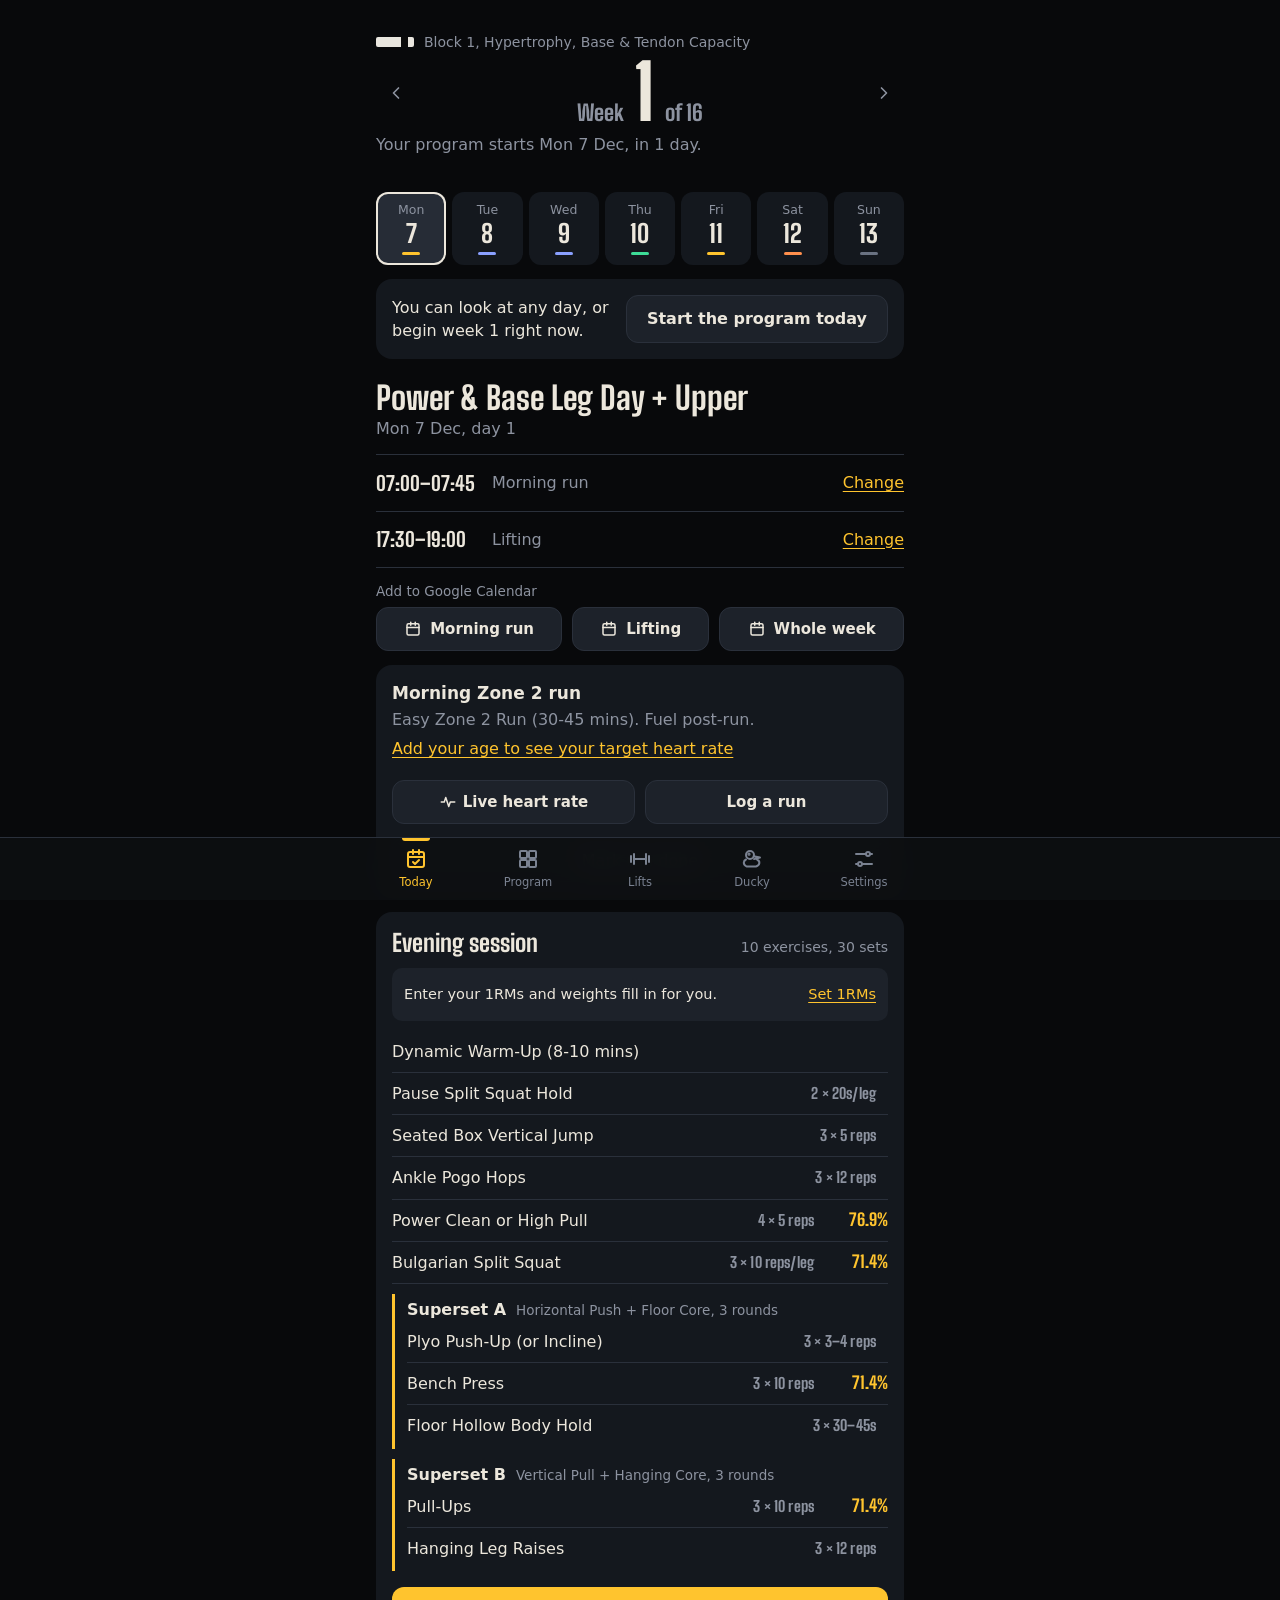
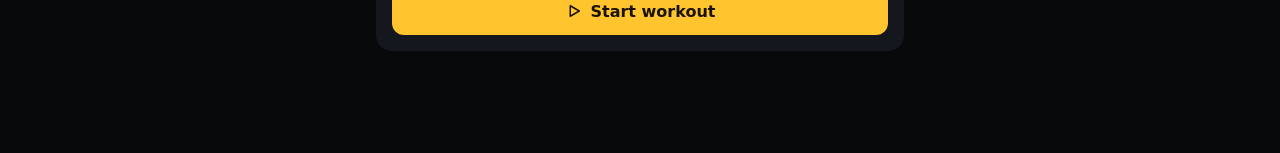
==== commit 31732fee: "Add files via upload" ====
--- a/index-single.html
+++ b/index-single.html
@@ -562,8 +562,25 @@
 .run-tools { display: flex; gap: 10px; margin-top: 14px; }
 .run-tools .btn { flex: 1 1 0; display: flex; align-items: center; justify-content: center; gap: 6px; min-height: 44px; padding: 0 8px; font-size: 15px; white-space: nowrap; }
 .run-tools .ico { width: 18px; height: 18px; }
-.cal-links { display: flex; flex-direction: column; margin-top: 6px; }
-.cal-links .link { align-self: flex-start; }
+.cal-links { margin-top: 14px; }
+.cal-cap { color: var(--dust); font-size: 13.5px; }
+.cal-links .btn-row { margin-top: 6px; }
+.cal-links .btn { min-height: 44px; padding: 0 12px; font-size: 15px; white-space: nowrap; }
+.cal-nav { display: flex; align-items: center; justify-content: space-between; gap: 8px; margin: 2px 0 10px; }
+.cal-nav p { text-align: center; }
+.cal-nav b { font: 700 22px var(--f-num); }
+.cal-nav small { display: block; color: var(--dust); font-size: 13.5px; }
+.cal-nav .icon-btn:disabled { opacity: .3; }
+.cal-week { list-style: none; margin: 12px 0 0; padding: 0; border-top: 1px solid var(--line); }
+.cal-week li { display: flex; align-items: center; gap: 12px; padding: 10px 0; border-bottom: 1px solid var(--line); }
+.cw-when { flex: none; min-width: 92px; }
+.cw-when b { display: block; font: 700 17px var(--f-num); }
+.cw-when small { color: var(--dust); font-variant-numeric: tabular-nums; }
+.cw-name { flex: 1; min-width: 0; color: var(--dust); font-size: 14.5px; overflow-wrap: anywhere; }
+.cal-week .btn { flex: none; min-width: 88px; }
+a.btn.done { color: var(--done); }
+.cal-file { margin-top: 18px; }
+.cal-file .link { padding: 0; }
 .lr-manual { margin-top: 6px; border-top: 1px solid var(--line); padding-top: 14px; }
 .lr-manual .field small { display: block; margin-top: 2px; }
 .lr-manual .btn-row { flex-wrap: nowrap; align-items: stretch; }
@@ -1666,13 +1683,32 @@
     L.push('END:VCALENDAR');
     return L.map(fold).join('\r\n') + '\r\n';
   }
-  // One-tap "add to Google Calendar" link for a single event (floating local time).
-  function googleLink(e) {
+  /* ------------------------------ "Add to Google Calendar" links (Google's own link format, no sign-in, no API)
+     https://calendar.google.com/calendar/render?action=TEMPLATE & text (title) & dates (start/end) & details (notes) & ctz (time zone).
+     One link makes ONE event. The times are the local wall-clock times of the program (no "Z"); ctz says which time zone that is,
+     so the event lands at the same clock time whatever zone the Google account itself is set to.
+     An all-day event may span several days (e.days); Google reads the end date as the day after the last one. */
+  function dropLoneSurrogates(s) {
+    return String(s).replace(/[\uD800-\uDBFF](?![\uDC00-\uDFFF])/g, '').replace(/(^|[^\uD800-\uDBFF])[\uDC00-\uDFFF]/g, '$1');
+  }
+  // encodeURIComponent throws on half an emoji; a link must never be the thing that breaks a screen.
+  // The marks encodeURIComponent leaves alone (' ( ) ! *) are encoded too, so the address is only letters, digits, - _ . ~ and %XX.
+  function enc(s) { return encodeURIComponent(dropLoneSurrogates(s)).replace(/[!'()*]/g, function (c) { return '%' + c.charCodeAt(0).toString(16).toUpperCase(); }); }
+  // Cuts a long text for the address, preferably at the end of a line, and never in the middle of an emoji.
+  function clip(s, max) {
+    s = String(s == null ? '' : s);
+    if (s.length <= max) return s;
+    var cut = s.slice(0, max), i = cut.lastIndexOf('\n');
+    if (i > max * 0.6) cut = cut.slice(0, i);
+    return dropLoneSurrogates(cut).replace(/\s+$/, '') + '\n\u2026';
+  }
+  function googleLink(e, o) {
+    var tz = String((o && o.tz) || e.tz || '').replace(/[^A-Za-z0-9_\/+\-]/g, '');
     var dates = e.allDay
-      ? e.date.replace(/-/g, '') + '/' + addDaysISO(e.date, 1).replace(/-/g, '')
+      ? e.date.replace(/-/g, '') + '/' + addDaysISO(e.date, e.days || 1).replace(/-/g, '')
       : localStamp(e.date, e.start, 0) + '/' + localStamp(e.date, e.start, e.mins);
-    return 'https://calendar.google.com/calendar/render?action=TEMPLATE&text=' + encodeURIComponent(e.title) +
-           '&dates=' + dates + '&details=' + encodeURIComponent(e.desc || '');
+    return 'https://calendar.google.com/calendar/render?action=TEMPLATE&text=' + enc(e.title) +
+           '&dates=' + dates + '&details=' + enc(clip(e.desc, 1000)) + (tz ? '&ctz=' + encodeURIComponent(tz) : '');
   }
 
   HA.engine = {
@@ -1689,7 +1725,7 @@
     prevSets: prevSets, suggestFromLast: suggestFromLast, prevText: prevText,
     sanitizeMods: sanitizeMods,
     icsEscape: icsEscape, fold: fold, localStamp: localStamp, dayEvents: dayEvents, calendarEvents: calendarEvents,
-    icsFromEvents: icsFromEvents, googleLink: googleLink
+    icsFromEvents: icsFromEvents, googleLink: googleLink, clip: clip
   };
 })(typeof window !== 'undefined' ? window : globalThis);
 </script>
@@ -2759,6 +2795,28 @@
     if (!p) return null;
     return E.dayEvents(evOpts(S, withDesc, today), p.week, p.day).filter(function (e) { return e.uid === uid; })[0] || null;
   }
+  var DOW = ['Sun', 'Mon', 'Tue', 'Wed', 'Thu', 'Fri', 'Sat'], MON = ['Jan', 'Feb', 'Mar', 'Apr', 'May', 'Jun', 'Jul', 'Aug', 'Sep', 'Oct', 'Nov', 'Dec'];
+  function dayName(iso) { var d = E.parseISO(iso); return DOW[d.getDay()] + ' ' + d.getDate() + ' ' + MON[d.getMonth()]; }
+  // Every session of program week w (moves and notes applied), in time order. withDesc adds the workout text, as the links need it.
+  function weekList(S, w, withDesc, today) {
+    var o = evOpts(S, withDesc, today), out = [], d;
+    for (d = 1; d <= 7; d++) E.dayEvents(o, w, d).forEach(function (e) { out.push(effective(e, S)); });
+    var key = function (e) { return e.date + 'T' + (e.allDay ? '00:00' : e.start); };
+    return out.map(function (e, i) { return { e: e, i: i }; }).sort(function (a, b) {
+      var x = key(a.e), y = key(b.e); return x < y ? -1 : x > y ? 1 : a.i - b.i;
+    }).map(function (r) { return r.e; });
+  }
+  // The whole week as ONE all-day event (Monday to Sunday) whose notes list every session and its time: the single-link version of the week.
+  function weekOverview(S, w, today) {
+    var list = weekList(S, w, false, today);
+    if (!list.length) return null;
+    var wk = HA.program.getWorkout(w, 1);
+    var lines = list.map(function (e) {
+      return dayName(e.date) + (e.allDay ? ', all day' : ', ' + e.start + '-' + endTime(e)) + ': ' + e.title + (e.note ? ' (' + e.note + ')' : '');
+    });
+    return { uid: 'ha-w' + (w < 10 ? '0' : '') + w + '-week', title: 'Hybrid Athlete \u2013 Week ' + w + ' (Block ' + wk.block + ')', allDay: true, days: 7,
+             date: E.dateFor(S.settings.startDate, w, 1), desc: lines.join('\n') };
+  }
   function dayList(S, w, d) { return E.dayEvents(evOpts(S, false), w, d).map(function (e) { return effective(e, S); }); }
   function endTime(ev) { var s = E.localStamp(ev.date, ev.start, ev.mins); return s.slice(9, 11) + ':' + s.slice(11, 13); }
   function oneEvent(S, uid, withDesc, today) { var b = baseEvent(S, uid, withDesc, today); return b ? effective(b, S) : null; }
@@ -2769,7 +2827,7 @@
   }
 
   HA.sched = {
-    allEvents: allEvents, dayList: dayList, endTime: endTime, oneEvent: oneEvent, baseEvent: baseEvent, applyRemote: applyRemote,
+    allEvents: allEvents, dayList: dayList, weekList: weekList, weekOverview: weekOverview, dayName: dayName, endTime: endTime, oneEvent: oneEvent, baseEvent: baseEvent, applyRemote: applyRemote,
     idFor: idFor, uidFor: uidFor, parseUid: parseUid, mainUid: mainUid,
     effective: effective, applyAll: applyAll, valid: valid, setMove: setMove, clearMove: clearMove, setNote: setNote,
     coreKey: coreKey, toResource: toResource, fromResource: fromResource, same: same, reconcile: reconcile
@@ -3527,6 +3585,7 @@
     left: svg('<path d="M15 6l-6 6 6 6"/>'),
     right: svg('<path d="M9 6l6 6-6 6"/>'),
     play: svg('<path d="M7 5l12 7-12 7z"/>'),
+    cal: svg('<rect x="4" y="5" width="16" height="15" rx="2"/><path d="M4 10h16M9 3v4M15 3v4"/>'),
     send: svg('<path d="M5 12l15-7-5 15-3-6z"/>'),
     duck: svg('<circle cx="10" cy="8" r="4"/><path d="M13.6 9.2L20 10.5l-6 1.6M6 12.5c-2.5 1.2-3.5 4.7.5 7h9.5c4-1.3 4.6-5.3 1-7"/><circle cx="9" cy="7.2" r=".6" fill="currentColor"/>', 'ico ico-duck')
   };
@@ -3686,8 +3745,9 @@
   }
   function sessionList(c, wk, iso) {
     var list = SC.dayList(c.S, wk.week, wk.day).filter(function (e) { return !e.allDay; });
-    if (!list.length) return '';
-    var g = c.gcal, h = '<ul class="sched" aria-label="Session times">';
+    var g = c.gcal;
+    if (!list.length) return g && g.on ? '' : calLinks(c, list, wk.week);
+    var h = '<ul class="sched" aria-label="Session times">';
     list.forEach(function (e) {
       h += '<li><span class="sc-time">' + e.start + '–' + SC.endTime(e) + '</span><span class="sc-name">' + esc(e.label) +
            (e.date !== iso ? '<small>Moved to ' + longDate(e.date) + '</small>' : '') + '</span>' +
@@ -3695,17 +3755,47 @@
     });
     h += '</ul>';
     if (g && g.on) h += '<p class="sched-sync">' + gcalLine(g) + '</p>';
-    else h += calLinks(c, list);
+    else h += calLinks(c, list, wk.week);
     return h;
   }
-  // One-tap "add to Google Calendar" links: a plain web address, no sign-in, nothing that can fail inside the app.
-  function calLinks(c, list) {
-    return '<div class="cal-links">' + list.map(function (e) {
-      var f = SC.oneEvent(c.S, e.uid, true, c.today) || e, d = f.desc ? String(f.desc) : '';
-      if (d.length > 700) d = d.slice(0, 700) + '…';                  // keeps the address short enough for every browser
-      var link = E.googleLink({ title: f.title, date: f.date, start: f.start, mins: f.mins, desc: d + (f.note ? '\n' + f.note : '') });
-      return '<a class="link" href="' + esc(link) + '" target="_blank" rel="noopener noreferrer">Add ' + esc(String(e.label).toLowerCase()) + ' to Google Calendar</a>';
-    }).join('') + '</div>';
+  /* "Add to Google Calendar": a plain web address in Google's own link format (calendar.google.com/calendar/render?action=TEMPLATE).
+     No sign-in, no API, nothing that can fail inside the app. The address is rebuilt on every screen from the current plan, so a moved
+     session, a changed 1RM or a Ducky change is in the next link you tap. One link makes one event. */
+  function calHref(c, e, full) {                                       // full: the event already carries its workout text
+    var f = full ? e : (SC.oneEvent(c.S, e.uid, true, c.today) || e);
+    var d = E.clip(f.desc ? String(f.desc) : '', 700);                 // keeps the address short enough for every browser
+    return E.googleLink({ title: f.title, date: f.date, start: f.start, mins: f.mins, allDay: f.allDay, desc: d + (f.note ? '\n' + f.note : '') }, { tz: c.tz });
+  }
+  function calLinks(c, list, week) {
+    return '<div class="cal-links"><p class="cal-cap">Add to Google Calendar</p><div class="btn-row">' + list.map(function (e) {
+      return '<a class="btn btn-ghost" href="' + esc(calHref(c, e)) + '" target="_blank" rel="noopener noreferrer" aria-label="Add ' + esc(String(e.label).toLowerCase()) + ' to Google Calendar">' +
+             ICON.cal + esc(e.label) + '</a>';
+    }).join('') + '<button class="btn btn-ghost" data-act="cal-week" data-w="' + week + '" aria-label="Add the whole week to Google Calendar">' + ICON.cal + 'Whole week</button></div></div>';
+  }
+  function calKey(e) { return [e.uid, e.date, e.allDay ? 'all' : e.start, e.allDay ? 0 : e.mins].join('|'); }
+  function weekSheet(c, w) {
+    w = Math.max(1, Math.min(16, Math.round(+w) || 1));
+    var list = SC.weekList(c.S, w, true, c.today), ov = SC.weekOverview(c.S, w, c.today), seen = c.calOpened || {};
+    var first = E.dateFor(c.S.settings.startDate, w, 1), last = E.dateFor(c.S.settings.startDate, w, 7);
+    var h = '<div class="cal-nav"><button class="icon-btn" data-act="cal-week-nav" data-w="' + (w - 1) + '"' + (w <= 1 ? ' disabled' : '') + ' aria-label="Previous week">' + ICON.left + '</button>' +
+            '<p><b>Week ' + w + ' of 16</b><small>' + longDate(first) + ' to ' + longDate(last) + '</small></p>' +
+            '<button class="icon-btn" data-act="cal-week-nav" data-w="' + (w + 1) + '"' + (w >= 16 ? ' disabled' : '') + ' aria-label="Next week">' + ICON.right + '</button></div>';
+    h += '<p class="muted">Google Calendar takes one event per link, so each session has its own button. Tap one, check the details in Google Calendar, press Save, and come back for the next. Times follow what you set in the app, moved sessions included.</p>';
+    h += '<ul class="cal-week">' + list.map(function (e) {
+      var k = calKey(e), done = !!seen[k];
+      return '<li><span class="cw-when"><b>' + longDate(e.date) + '</b><small>' + (e.allDay ? 'All day' : e.start + '–' + SC.endTime(e)) + '</small></span>' +
+             '<span class="cw-name">' + esc(e.title) + '</span>' +
+             '<a class="btn btn-ghost btn-sm' + (done ? ' done' : '') + '" href="' + esc(calHref(c, e, true)) + '" target="_blank" rel="noopener noreferrer" data-act="cal-open" data-k="' + esc(k) + '" aria-label="Add ' + esc(e.title) + ' to Google Calendar">' +
+             (done ? ICON.check + 'Opened' : ICON.cal + 'Add') + '</a></li>';
+    }).join('') + '</ul>';
+    if (ov) {
+      var k2 = calKey(ov), done2 = !!seen[k2];
+      h += '<h3 class="sub">Or one event for the week</h3><p class="muted">A single all-day event from ' + longDate(first) + ' to ' + longDate(last) + ', with every session and its time in the notes.</p>' +
+           '<a class="btn btn-ghost btn-block' + (done2 ? ' done' : '') + '" href="' + esc(E.googleLink(ov, { tz: c.tz })) + '" target="_blank" rel="noopener noreferrer" data-act="cal-open" data-k="' + esc(k2) + '">' +
+           (done2 ? ICON.check + 'Opened. Open again' : ICON.cal + 'Add week ' + w + ' as one event') + '</a>';
+    }
+    h += '<p class="muted cal-file">Want all 16 weeks at once? <button class="link" data-act="cal-download">Download the calendar file (.ics)</button> and import it.</p>';
+    return sheet('Add to Google Calendar', h);
   }
   function dayBody(c, wk, iso) {
     var h = '<section class="day"><div class="day-head"><h2 class="day-title">' + esc(wk.shortTitle) + '</h2><p class="day-date">' + longDate(iso) + ', day ' + wk.day + '</p></div>';
@@ -4090,8 +4180,10 @@
       '<div class="two">' + field('Recovery day', inp('times.recovery', t.recovery, 'time')) + field('Length (min)', num('times.recDur', t.recDur, '60')) + '</div>' +
       '<div class="two">' + field('Sprint day', inp('times.sprint', t.sprint, 'time')) + field('Length (min)', num('times.sprDur', t.sprDur, '75')) + '</div>' +
       tog('includeRest', st.includeRest, 'Add rest days', 'All-day entries on day 7.') +
-      '<h3 class="sub">' + (noSync ? 'Export to your calendar' : 'Or use a file') + '</h3><p class="muted">Exports all 16 weeks, dated from your start date. Importing the file again updates the same events instead of duplicating them. Times you moved are included.' + (noSync ? ' For a single session, use its Add to Google Calendar link on the Today screen.' : '') + '</p>' +
-      '<button class="btn ' + (noSync ? 'btn-primary' : 'btn-ghost') + ' btn-block" data-act="cal-download">Download calendar file (.ics)</button>' +
+      '<h3 class="sub">Add to Google Calendar</h3><p class="muted">No sign-in. Google Calendar opens with the title, time and workout already filled in, and you press Save. For one session, use its button on the Today screen. For a week, use this.</p>' +
+      '<button class="btn ' + (noSync ? 'btn-primary' : 'btn-ghost') + ' btn-block" data-act="cal-week" data-w="' + ((c.view && c.view.week) || 1) + '">' + ICON.cal + 'Add a week to Google Calendar</button>' +
+      '<h3 class="sub">Or use a file</h3><p class="muted">Exports all 16 weeks at once, dated from your start date. Importing the file again updates the same events instead of duplicating them. Times you moved are included.</p>' +
+      '<button class="btn btn-ghost btn-block" data-act="cal-download">Download calendar file (.ics)</button>' +
       '<a class="btn btn-ghost btn-block" href="https://calendar.google.com/calendar/u/0/r/settings/export" target="_blank" rel="noopener noreferrer">Open Google Calendar import page</a>' +
       '<ol class="steps"><li>Download the file.</li><li>On a computer, open Google Calendar, then Settings, then Import &amp; export.</li><li>Choose the file and pick the calendar to add it to.</li></ol></section>';
     h += '<section class="set-sec" id="sec-key"><h2>Ducky (Gemini)</h2><p class="muted">Your key stays in this browser’s storage and goes only to Google when you ask Ducky something. Get one in Google AI Studio.</p>' +
@@ -4266,7 +4358,7 @@
     ICON: ICON, esc: esc, fmtClock: fmtClock, clockHTML: clockHTML, longDate: longDate,
     today: today, program: program, lifts: lifts, ducky: ducky, settings: settings, nav: nav, resumePill: resumePill,
     rmLine: rmLine, sheet: sheet, daySheet: daySheet, oneRMSheet: oneRMSheet, confirmSheet: confirmSheet, finishSheet: finishSheet, summarySheet: summarySheet,
-    modifySheet: modifySheet, howSheet: howSheet, workout: workout, workoutBody: workoutBody,
+    modifySheet: modifySheet, howSheet: howSheet, weekSheet: weekSheet, workout: workout, workoutBody: workoutBody,
     moveSheet: moveSheet, runSheet: runSheet, liveRun: liveRun, liveBody: liveBody, liveActions: liveActions, liveState: liveState, gaugePos: gaugePos, paceResult: paceResult, gcalStatus: gcalStatus
   };
 })(typeof window !== 'undefined' ? window : globalThis);
@@ -4281,7 +4373,7 @@
   var Z = HA.zone2, SC = HA.sched, HR = HA.hr;
 
   var tab = 'today', view = { week: 1, day: 1 }, ui = { pending: false, error: null, draft: '' };
-  var curSheet = null, workoutOpen = false, liveOpen = false, liveSig = '', runDraft = {}, wkScroll = 0, lastTick = null, goTimer = null, toastTimer = null, REST_KEY = 'ha.rest';
+  var curSheet = null, calOpened = {}, workoutOpen = false, liveOpen = false, liveSig = '', runDraft = {}, wkScroll = 0, lastTick = null, goTimer = null, toastTimer = null, REST_KEY = 'ha.rest';
 
   function $(id) { return document.getElementById(id); }
   function S() { return store.get(); }
@@ -4294,7 +4386,7 @@
   function pwaView() {
     return { sw: pwa.sw, err: pwa.err, canPrompt: !!pwa.deferred, ios: isIOS(), standalone: pwa.installed || isStandalone(), swSource: !!$('ha-sw-source') };
   }
-  function ctx() { return { S: S(), today: today(), view: view, tab: tab, ui: ui, hasKey: !!store.getKey(), persistent: store.isPersistent(), pwa: pwaView(), gcal: gcalView(), origin: location.origin }; }
+  function ctx() { return { S: S(), today: today(), view: view, tab: tab, ui: ui, hasKey: !!store.getKey(), persistent: store.isPersistent(), pwa: pwaView(), gcal: gcalView(), origin: location.origin, tz: tzName(), calOpened: calOpened }; }
   function loc(el) { return { it: +el.dataset.it, ex: +(el.dataset.ex || 0), set: +el.dataset.set }; }
   function save() { store.saveSoon(); }
   // Clocks are repainted every second: only touch the DOM when the text changed.
@@ -4824,6 +4916,13 @@
       case 'duck-how-go': var nm = $('how-sel').value; closeSheet(); sendDucky('How do I perform ' + nm + '?'); break;
 
       /* moving a session */
+      /* Add to Google Calendar: the links are plain anchors; these only open the week sheet and remember which ones were tapped */
+      case 'cal-week': openSheet(function () { return V.weekSheet(ctx(), +el.dataset.w); }); break;
+      case 'cal-week-nav': (function (w) { openSheet(function () { return V.weekSheet(ctx(), w); }); })(Math.max(1, Math.min(16, +el.dataset.w || 1))); break;
+      case 'cal-open':                                    // no preventDefault: the tap still follows the link. The row is marked in place, so the link is not replaced mid-tap.
+        if (el.dataset.k) calOpened[el.dataset.k] = 1;
+        el.classList.add('done'); el.innerHTML = V.ICON.check + (el.classList.contains('btn-block') ? 'Opened. Open again' : 'Opened');
+        break;
       case 'move-open': openSheet(function () { return V.moveSheet(ctx(), el.dataset.uid); }); break;
       case 'move-save':
         var mu = el.dataset.uid;
@@ -5015,7 +5114,7 @@
    The two BUILD lines are rewritten by build-single.js for the single-file page (index-single.html), which has
    nothing to cache but the page itself; there a missing file must not stop the worker installing. */
 'use strict';
-var CACHE = 'ha-v4';
+var CACHE = 'ha-v5';
 var SHELL = ['./'];   // BUILD:SHELL
 var STRICT = false;   // BUILD:STRICT
 
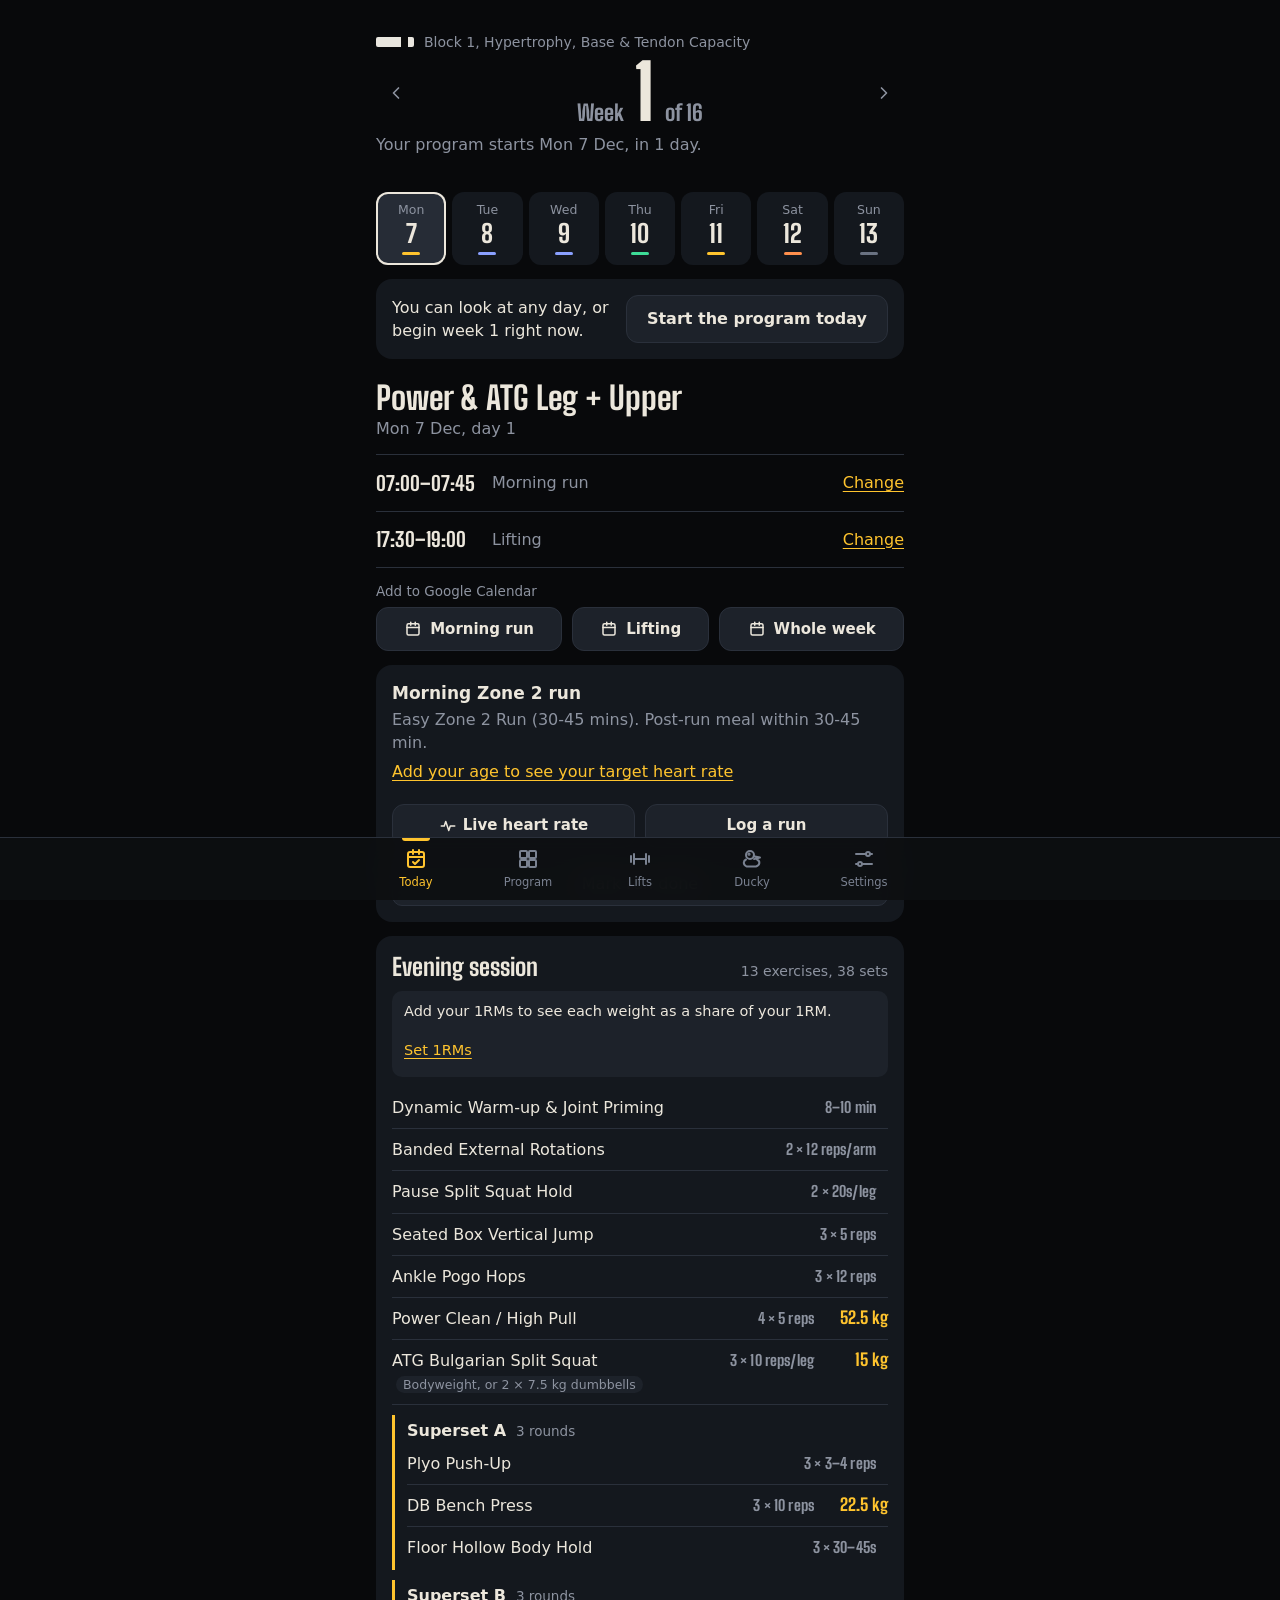
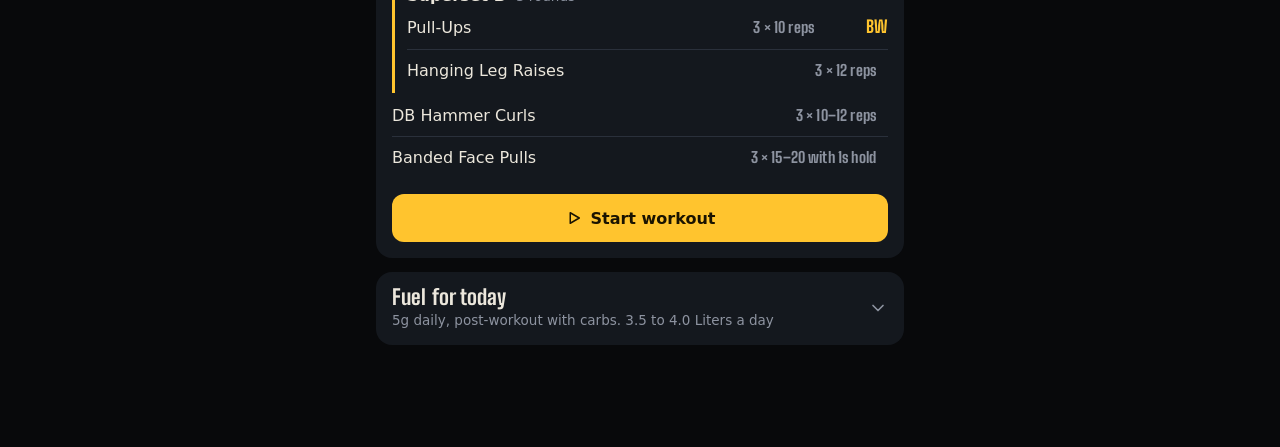
==== commit 1df8d890: "Add files via upload" ====
--- a/index-single.html
+++ b/index-single.html
@@ -341,6 +341,7 @@
 .p-name em { font-style: normal; color: var(--dust); font-size: 12.5px; background: var(--tape); border-radius: 99px; padding: 1px 7px; margin-left: 4px; white-space: nowrap; }
 .p-meta { color: var(--dust); font: 600 15px var(--f-num); letter-spacing: .01em; text-align: right; }
 .p-w { font: 700 17px var(--f-num); color: var(--duck); min-width: 62px; text-align: right; }
+.p-w small { display: block; font: 500 12px var(--f-ui); color: var(--dust); letter-spacing: 0; }
 .p-group { margin: 10px 0 2px; padding: 4px 0 2px 12px; border-left: 3px solid var(--duck); }
 .p-group.g-contrast { border-left-color: var(--warn); }
 .p-ghead { display: flex; gap: 10px; align-items: baseline; flex-wrap: wrap; }
@@ -492,7 +493,7 @@
 .thumb-img { overflow: hidden; background: var(--raise); }
 .thumb-img img { width: 100%; height: 100%; object-fit: cover; display: block; }
 .t-main { color: var(--duck); } .t-tendon { color: #7fd6c2; } .t-plyo, .t-contrast { color: var(--warn); } .t-push, .t-pull { color: #8aa0ff; }
-.t-core { color: #d79bff; } .t-sprint, .t-drill { color: #ff8f4d; } .t-mobility, .t-warmup { color: var(--done); }
+.t-core, .t-finisher { color: #d79bff; } .t-sprint, .t-drill { color: #ff8f4d; } .t-mobility, .t-warmup { color: var(--done); }
 .ex-id { flex: 1; min-width: 0; }
 .ex-id h4 { font: 700 21px/1.15 var(--f-num); letter-spacing: .005em; }
 .ex-id p { color: var(--dust); font-size: 14px; margin-top: 1px; }
@@ -633,6 +634,31 @@
 .lr-actions { margin-top: 18px; display: flex; flex-direction: column; gap: 10px; }
 .lr-actions .link { align-self: center; }
 
+/* ---------------------------------------------- fuel, sleep, program header */
+.page-head-long h1 { font-size: 30px; line-height: 1.05; }
+.prog-sub { margin: 8px 0 0; font-size: 14px; }
+.fuel, .sleep { padding: 0; overflow: hidden; }
+.fuel > summary, .sleep > summary { list-style: none; display: grid; grid-template-columns: 1fr auto; column-gap: 12px; align-items: center; padding: 14px 16px; cursor: pointer; min-height: 56px; }
+.fuel > summary::-webkit-details-marker, .sleep > summary::-webkit-details-marker { display: none; }
+.fuel > summary .ico, .sleep > summary .ico { grid-column: 2; grid-row: 1 / span 2; color: var(--dust); transition: transform .18s; }
+.fuel[open] > summary .ico, .sleep[open] > summary .ico { transform: rotate(180deg); }
+.fuel-t { font: 700 21px/1.1 var(--f-num); letter-spacing: .005em; }
+.fuel-s { grid-column: 1; color: var(--dust); font-size: 13.5px; margin-top: 2px; }
+.fuel-body { padding: 0 16px 14px; }
+.fuel h4 { margin: 14px 0 4px; color: var(--dust); font-size: 13.5px; font-weight: 600; }
+.meals, .sleeps { list-style: none; margin: 0; padding: 0 16px 14px; }
+.fuel .meals { padding: 0; }
+.meals li, .sleeps li { padding: 10px 0; border-top: 1px solid var(--line); }
+.meals li:first-child { border-top: 0; padding-top: 2px; }
+.meals b, .sleeps b { font-weight: 600; }
+.meals small, .sleeps small { margin-left: 8px; color: var(--duck); font-size: 12.5px; font-weight: 600; }
+.meals p, .sleeps p { color: var(--chalk); margin-top: 3px; line-height: 1.4; }
+.base { list-style: none; margin: 0; padding: 0; }
+.base li { display: grid; grid-template-columns: 92px 1fr; column-gap: 10px; padding: 6px 0; }
+.base b { color: var(--dust); font-weight: 600; font-size: 14px; }
+.base span { line-height: 1.35; }
+.sleep { margin-top: 18px; }
+
 @media (min-width: 700px) { body { background: #08090b; } #view { padding-top: 28px; } }
 @media (max-width: 370px) { .hero-week b { font-size: 62px; } .rest-clock { font-size: 54px; min-width: 96px; } .shead.m-weightReps, .srow.m-weightReps { grid-template-columns: 26px 1fr 66px 56px 42px; } }
 @media (prefers-reduced-motion: reduce) { *, *::before, *::after { animation: none !important; transition: none !important; } }
@@ -726,605 +752,96 @@
 </script>
 <script>
 /* ---- spec.js ---- */
-/* Program data — embedded verbatim from the Hybrid Athlete Master Program spec. */
+/* Program data — embedded verbatim from the Hybrid Athlete Master Program & Tactical Recovery Manual (program.json is the same data).
+   Block 1 is read by program.js exactly as written here: change a load or a rep target in this text and the app follows. */
 (function (root) {
   'use strict';
   var HA = root.HA = root.HA || {};
   HA.SPEC = {
-  "programName": "Hybrid Athlete Master Program",
-  "totalWeeks": 16,
+  "programName": "Hybrid Athlete Master Program & Tactical Recovery Manual",
+  "targetProfile": "18-Year-Old Hybrid Athlete (179 cm, 70 kg) - Tactical Readiness (Latvian VAD / ISTAR Prep)",
+  "nutritionProtocols": {
+    "dailyBaseline": {
+      "creatine": "5g daily (post-workout with carbs on training days; with breakfast on rest days)",
+      "hydration": "3.5 to 4.0 Liters daily",
+      "electrolytes": "On BJJ (Days 2-3) and Sprint days (Day 6), add 1/4 tsp sea salt (500-700mg sodium) to fluids."
+    },
+    "timelines": {
+      "days1and5": "AM Zone 2 run -> Post-AM meal (1 scoop protein + banana + 60-80g oats/rice cakes within 30-45m). PM Heavy lift -> Post-PM meal (1.5 scoops protein + 5g creatine + cream of rice/cereal + juice OR 150g chicken + 1.5 cups white rice within 60m).",
+      "days2and3": "Pre-BJJ meal (15:30-16:30): 100g oats in water + 1 scoop protein + banana + honey. Intra-BJJ: 25-35g fast carbs + 1/4 tsp salt in 750ml water. Post-BJJ (21:30): 1 scoop protein + 5g creatine + 2 bananas OR 200g low-fat Greek yogurt + honey + cereal.",
+      "day6": "Post-Sprint meal: 3-4 eggs + 2 slices sourdough + 1 banana OR 1.5 scoops protein + 5g creatine + oats + peanut butter."
+    },
+    "sleepBlueprint": [
+      "3-Minute Post-Session Downshift (21:15): Lie flat, legs elevated, 4s nasal inhale / 6s nasal exhale box breathing.",
+      "Post-Training Insulin Spike (21:30): 50-70g fast carbs post-BJJ to crush cortisol.",
+      "Thermal Dump Shower (22:15): Warm shower ending with 30-60s cool water.",
+      "Bedroom Climate: 16-18°C. Screens off 30-45m before bed.",
+      "20-Minute Reset Rule: If awake after 20m, get up to a dim quiet room until sleepy."
+    ]
+  },
+  "weeklySchedule": {
+    "day1": "AM Zone 2 Run | PM Power & ATG Leg + Upper Push/Pull + Arm & Rotator Cuff Finisher A",
+    "day2": "BJJ Gi Training (19:00-21:00) 60-70% Effort + Post-Gi Decompression Flow",
+    "day3": "BJJ No-Gi Training (19:00-21:00) 85-95% Effort + Post-NoGi Decompression Flow",
+    "day4": "Full-Body Joint Mobility, Forearm Recovery, Neck Armor & McGill Reset",
+    "day5": "AM Zone 2 Run | PM Strength-Endurance & Posterior Chain + Upper Push/Pull + Arm & Shoulder Finisher B",
+    "day6": "Max Velocity Sprints & Hill Accelerations + Post-Sprint Reset Flow",
+    "day7": "Complete Rest & System Recovery"
+  },
   "blocks": [
     {
       "blockNumber": 1,
-      "name": "Hypertrophy, Base & Tendon Capacity",
-      "weeks": [
-        1,
-        2,
-        3,
-        4
-      ],
-      "description": "3 weeks loading + 1 week deload",
-      "schedule": {
-        "day1": {
-          "title": "AM: Zone 2 Run | PM: Power & Base Leg Day + Upper Body",
-          "am": "Easy Zone 2 Run (30-45 mins). Fuel post-run.",
-          "steps": [
-            {
-              "type": "warmup",
-              "name": "Dynamic Warm-Up (8-10 mins)",
-              "details": "Leg swings, hip openers, inchworms, ankle dorsiflexion. Rest: 60 sec."
-            },
-            {
-              "type": "tendon",
-              "name": "Pause Split Squat Hold",
-              "progression": {
-                "W1": {
-                  "sets": 2,
-                  "reps": "20 sec/leg"
-                },
-                "W2": {
-                  "sets": 2,
-                  "reps": "25 sec/leg"
-                },
-                "W3": {
-                  "sets": 2,
-                  "reps": "30 sec/leg"
-                },
-                "W4": {
-                  "sets": 1,
-                  "reps": "15 sec/leg (Deload)"
-                }
-              },
-              "restBetweenSets": "60 sec",
-              "restAfter": "90 sec"
-            },
-            {
-              "type": "plyo",
-              "name": "Seated Box Vertical Jump",
-              "progression": {
-                "W1": {
-                  "sets": 3,
-                  "reps": 5
-                },
-                "W2": {
-                  "sets": 3,
-                  "reps": 5
-                },
-                "W3": {
-                  "sets": 3,
-                  "reps": 4
-                },
-                "W4": {
-                  "sets": 2,
-                  "reps": 3
-                }
-              },
-              "restBetweenSets": "90 sec"
-            },
-            {
-              "type": "plyo",
-              "name": "Ankle Pogo Hops",
-              "progression": {
-                "W1": {
-                  "sets": 3,
-                  "reps": 12
-                },
-                "W2": {
-                  "sets": 3,
-                  "reps": 15
-                },
-                "W3": {
-                  "sets": 3,
-                  "reps": 15
-                },
-                "W4": {
-                  "sets": 2,
-                  "reps": 10
-                }
-              },
-              "restBetweenSets": "60 sec",
-              "restAfter": "2 mins"
-            },
-            {
-              "type": "main",
-              "name": "Power Clean or High Pull",
-              "progression": {
-                "W1": {
-                  "sets": 4,
-                  "reps": 5
-                },
-                "W2": {
-                  "sets": 4,
-                  "reps": 4
-                },
-                "W3": {
-                  "sets": 4,
-                  "reps": 3
-                },
-                "W4": {
-                  "sets": 2,
-                  "reps": 3,
-                  "note": "Light"
-                }
-              },
-              "restBetweenSets": "2-3 mins"
-            },
-            {
-              "type": "main",
-              "name": "Bulgarian Split Squat",
-              "progression": {
-                "W1": {
-                  "sets": 3,
-                  "reps": "10 reps/leg"
-                },
-                "W2": {
-                  "sets": 3,
-                  "reps": "8 reps/leg"
-                },
-                "W3": {
-                  "sets": 3,
-                  "reps": "6 reps/leg"
-                },
-                "W4": {
-                  "sets": 2,
-                  "reps": "6 reps/leg",
-                  "note": "Light"
-                }
-              },
-              "restBetweenSets": "2 mins",
-              "restAfter": "2 mins"
-            },
-            {
-              "type": "superset",
-              "name": "Superset A (Horizontal Push + Floor Core) - 3 Rounds Total",
-              "exercises": [
-                {
-                  "name": "Plyo Push-Up (or Incline)",
-                  "sets": 1,
-                  "reps": "3-4",
-                  "rest": "30 sec"
-                },
-                {
-                  "name": "Bench Press",
-                  "progression": {
-                    "W1": "1x10",
-                    "W2": "1x8",
-                    "W3": "1x6",
-                    "W4": "1x6 (Light)"
-                  },
-                  "rest": "30 sec"
-                },
-                {
-                  "name": "Floor Hollow Body Hold",
-                  "sets": 1,
-                  "reps": "30-45 sec",
-                  "rest": "90 sec"
-                }
-              ],
-              "restAfterSuperset": "2 mins"
-            },
-            {
-              "type": "superset",
-              "name": "Superset B (Vertical Pull + Hanging Core) - 3 Rounds Total",
-              "exercises": [
-                {
-                  "name": "Pull-Ups",
-                  "progression": {
-                    "W1": "1x10",
-                    "W2": "1x8",
-                    "W3": "1x6",
-                    "W4": "1x5"
-                  },
-                  "rest": "30 sec"
-                },
-                {
-                  "name": "Hanging Leg Raises",
-                  "progression": {
-                    "W1": "1x12",
-                    "W2": "1x12",
-                    "W3": "1x10",
-                    "W4": "1x8"
-                  },
-                  "rest": "90 sec"
-                }
-              ]
-            }
-          ]
-        },
-        "day2": {
-          "title": "BJJ Gi Training (19:00 - 21:00)",
-          "effort": "60%-70% (Light / Controlled)",
-          "focus": "Guard retention, technical sweeps, positional control, smooth transitions. Avoid 100% death-gripping lapels. Tap early, defend with leverage."
-        },
-        "day3": {
-          "title": "BJJ No-Gi Training (19:00 - 21:00)",
-          "effort": "85%-95% (Hard / Competition Pace)",
-          "focus": "Wrestling takedowns, snap-downs, underhook control, aggressive submission chains. High-intensity hard scrambles."
-        },
-        "day4": {
-          "title": "Recovery, Mobility & Core Stability Day",
-          "sections": [
-            {
-              "name": "Spine Armor — The McGill Big 3",
-              "exercises": [
-                {
-                  "name": "McGill Curl-Up",
-                  "progression": {
-                    "W1-W3": "3 sets/side (10s->8s->6s pyramid)",
-                    "W4": "2 sets (8s->6s)"
-                  },
-                  "rest": "30-45 sec"
-                },
-                {
-                  "name": "McGill Side Plank",
-                  "progression": {
-                    "W1": "3x15s/side",
-                    "W2": "3x20s/side",
-                    "W3": "3x25s/side",
-                    "W4": "2x15s/side"
-                  },
-                  "rest": "30-45 sec"
-                },
-                {
-                  "name": "McGill Bird-Dog",
-                  "progression": {
-                    "W1-W3": "3x5 reps/side (8s hold)",
-                    "W4": "2x4 reps/side"
-                  },
-                  "rest": "30-45 sec"
-                }
-              ]
-            },
-            {
-              "name": "Soft Tissue & Dynamic Mobility Flow (20 mins)",
-              "details": "Foam Rolling (Calves, Quads, IT Bands, Lats, Upper Back - 8 mins). 90/90 Hip Switches (3x8/side), Cossack Squats (3x6/side), Thoracic Open Books (3x8/side), Ankle Wall Drives (3x10/side)."
-            },
-            {
-              "name": "Static Stretching & Parasympathetic Reset (15 mins)",
-              "details": "Couch Stretch (2x45-60s/side), Pigeon Stretch (2x45-60s/side), Parasympathetic Nasal Breathing (3 mins flat with legs elevated)."
-            }
-          ]
-        },
-        "day5": {
-          "title": "AM: Zone 2 Run | PM: Strength-Endurance & Posterior Chain + Upper Body",
-          "am": "Easy Zone 2 Run (30-45 mins). Fuel post-run.",
-          "steps": [
-            {
-              "type": "warmup",
-              "name": "Dynamic Warm-Up (8-10 mins)",
-              "details": "Dynamic lunges, lateral spiderman stretches, light jumping jacks. Rest: 60 sec."
-            },
-            {
-              "type": "tendon",
-              "name": "Yielding Iso RDL Hold",
-              "progression": {
-                "W1": {
-                  "sets": 2,
-                  "reps": "20 sec"
-                },
-                "W2": {
-                  "sets": 2,
-                  "reps": "25 sec"
-                },
-                "W3": {
-                  "sets": 2,
-                  "reps": "30 sec"
-                },
-                "W4": {
-                  "sets": 1,
-                  "reps": "15 sec (Deload)"
-                }
-              },
-              "restBetweenSets": "60 sec",
-              "restAfter": "90 sec"
-            },
-            {
-              "type": "plyo",
-              "name": "In-Place Split Jump Switches",
-              "progression": {
-                "W1": {
-                  "sets": 3,
-                  "reps": "6 total"
-                },
-                "W2": {
-                  "sets": 3,
-                  "reps": "6 total"
-                },
-                "W3": {
-                  "sets": 3,
-                  "reps": "4 total"
-                },
-                "W4": {
-                  "sets": 2,
-                  "reps": "4 total"
-                }
-              },
-              "restBetweenSets": "90 sec"
-            },
-            {
-              "type": "plyo",
-              "name": "Lateral Skater Hops (Stick Landing)",
-              "progression": {
-                "W1": {
-                  "sets": 3,
-                  "reps": "5 hops/side"
-                },
-                "W2": {
-                  "sets": 3,
-                  "reps": "5 hops/side"
-                },
-                "W3": {
-                  "sets": 3,
-                  "reps": "4 hops/side"
-                },
-                "W4": {
-                  "sets": 2,
-                  "reps": "3 hops/side"
-                }
-              },
-              "restBetweenSets": "60 sec",
-              "restAfter": "2 mins"
-            },
-            {
-              "type": "main",
-              "name": "Zercher Squat",
-              "progression": {
-                "W1": {
-                  "sets": 3,
-                  "reps": 10
-                },
-                "W2": {
-                  "sets": 3,
-                  "reps": 8
-                },
-                "W3": {
-                  "sets": 3,
-                  "reps": 6
-                },
-                "W4": {
-                  "sets": 2,
-                  "reps": 6,
-                  "note": "Light"
-                }
-              },
-              "restBetweenSets": "2-3 mins"
-            },
-            {
-              "type": "main",
-              "name": "Romanian Deadlift (RDL)",
-              "progression": {
-                "W1": {
-                  "sets": 3,
-                  "reps": 10
-                },
-                "W2": {
-                  "sets": 3,
-                  "reps": 8
-                },
-                "W3": {
-                  "sets": 3,
-                  "reps": 6
-                },
-                "W4": {
-                  "sets": 2,
-                  "reps": 6,
-                  "note": "Light"
-                }
-              },
-              "restBetweenSets": "2 mins"
-            },
-            {
-              "type": "main",
-              "name": "Nordic Hamstring Curls (Eccentric Focus)",
-              "progression": {
-                "W1": {
-                  "sets": 2,
-                  "reps": "4 (Banded/assisted)"
-                },
-                "W2": {
-                  "sets": 2,
-                  "reps": "5 (3s lowering eccentric)"
-                },
-                "W3": {
-                  "sets": 3,
-                  "reps": "5 (Maximal eccentric control)"
-                },
-                "W4": {
-                  "sets": 1,
-                  "reps": "4 (Very light/assisted)"
-                }
-              },
-              "restBetweenSets": "2 mins",
-              "restAfter": "2 mins"
-            },
-            {
-              "type": "superset",
-              "name": "Superset A (Horizontal Push + Anti-Rotation Core) - 3 Rounds Total",
-              "exercises": [
-                {
-                  "name": "Bench Press",
-                  "progression": {
-                    "W1": "1x10",
-                    "W2": "1x8",
-                    "W3": "1x6",
-                    "W4": "1x6 (Light)"
-                  },
-                  "rest": "30 sec"
-                },
-                {
-                  "name": "Pallof Press (or DB Drag Plank)",
-                  "progression": {
-                    "W1": "1x10/side",
-                    "W2": "1x10/side",
-                    "W3": "1x8/side",
-                    "W4": "1x8/side"
-                  },
-                  "rest": "90 sec"
-                }
-              ],
-              "restAfterSuperset": "2 mins"
-            },
-            {
-              "type": "superset",
-              "name": "Superset B (Explosive Pull + Hanging Core) - 3 Rounds Total",
-              "exercises": [
-                {
-                  "name": "Explosive Inverted Rows (or Speed Pull-Ups)",
-                  "sets": 1,
-                  "reps": "3-4",
-                  "rest": "30 sec"
-                },
-                {
-                  "name": "Pull-Ups",
-                  "progression": {
-                    "W1": "1x10",
-                    "W2": "1x8",
-                    "W3": "1x6",
-                    "W4": "1x5"
-                  },
-                  "rest": "30 sec"
-                },
-                {
-                  "name": "Hanging Knee-to-Elbows",
-                  "progression": {
-                    "W1": "1x10",
-                    "W2": "1x10",
-                    "W3": "1x8",
-                    "W4": "1x6"
-                  },
-                  "rest": "90 sec"
-                }
-              ]
-            }
-          ]
-        },
-        "day6": {
-          "title": "Acceleration & Hill Sprint Speed Day (Field / Hill)",
-          "steps": [
-            {
-              "name": "Dynamic Sprint Prep Warm-Up",
-              "details": "15 mins. Dynamic mobility, leg swings, progressive 30m build-ups (50%, 75%, 85% effort)."
-            },
-            {
-              "name": "Hip Mobility & 'No-Hurdle' Drills",
-              "details": "3 mins. Standing Wall Lead/Trail Leg Rotations (2x6/leg), High-Knee Walk Over Imaginary Hurdles (2x8 steps)."
-            },
-            {
-              "name": "Elastic & Acceleration Drills",
-              "exercises": [
-                {
-                  "name": "Wall Drives / Marching Sprint Switches",
-                  "progression": {
-                    "W1-W3": "3x5 switches/leg",
-                    "W4": "2x3 switches/leg"
-                  },
-                  "rest": "60 sec"
-                },
-                {
-                  "name": "Sub-Max Bounding (or In-Place Split Bounds)",
-                  "progression": {
-                    "W1": "3x10m",
-                    "W2": "3x15m",
-                    "W3": "3x15m",
-                    "W4": "2x10m"
-                  },
-                  "rest": "90 sec"
-                }
-              ]
-            },
-            {
-              "name": "Max Velocity & Hill Sprint Work (Alternate weekly Flat vs Hill)",
-              "flatSprints": {
-                "progression": {
-                  "W1": {
-                    "sprints": 4,
-                    "effort": "90%",
-                    "dist": "15-20m"
-                  },
-                  "W2": {
-                    "sprints": 5,
-                    "effort": "92%",
-                    "dist": "15-20m"
-                  },
-                  "W3": {
-                    "sprints": 6,
-                    "effort": "95%",
-                    "dist": "15-20m"
-                  },
-                  "W4": {
-                    "sprints": 3,
-                    "effort": "80%",
-                    "dist": "15m (Light)"
-                  }
-                },
-                "rest": "90-120 sec full rest"
-              },
-              "hillSprints": {
-                "progression": {
-                  "W1": {
-                    "sprints": 4,
-                    "dist": "10-15m steep"
-                  },
-                  "W2": {
-                    "sprints": 5,
-                    "dist": "10-15m steep"
-                  },
-                  "W3": {
-                    "sprints": 6,
-                    "dist": "10-15m steep"
-                  },
-                  "W4": {
-                    "sprints": 3,
-                    "dist": "10-15m steep (Light)"
-                  }
-                },
-                "rest": "90-120 sec full rest"
-              }
-            }
-          ]
-        },
-        "day7": {
-          "title": "Complete Rest & System Recovery"
-        }
+      "name": "Hypertrophy, Base & Tendon Capacity (Weeks 1-4)",
+      "details": {
+        "day1": [
+          "Dynamic Warm-up & Joint Priming (8-10m) + Banded External Rotations (2x12/arm)",
+          "Tendon Prep: Pause Split Squat Hold (W1: 2x20s, W2: 2x25s, W3: 2x30s, W4: 1x15s deload)",
+          "Plyo: Seated Box Vertical Jump (W1-2: 3x5, W3: 3x4, W4: 2x3), Ankle Pogo Hops (W1: 3x12, W2-3: 3x15, W4: 2x10)",
+          "Main Lifts: Power Clean / High Pull (W1: 4x5 @52.5kg, W2: 4x4 @55kg, W3: 4x3 @60kg, W4: 2x3 @45kg deload). ATG Bulgarian Split Squat (W1: 3x10 @BW or 2x7.5kg DBs, W2: 3x8 @2x10kg, W3: 3x6 @2x12.5kg, W4: 2x6 @BW)",
+          "Superset A (3 Rounds): Plyo Push-Up (1x3-4) -> DB Bench Press (W1: 1x10 @22.5kg, W2: 1x8 @22.5kg, W3: 1x6 @25kg, W4: 1x6 @17.5kg) -> Floor Hollow Body Hold (1x30-45s)",
+          "Superset B (3 Rounds): Pull-Ups (W1: 1x10 @BW, W2: 1x8 @BW, W3: 1x6 @BW+2.5kg, W4: 1x5 @BW) -> Hanging Leg Raises (W1-2: 1x12, W3: 1x10, W4: 1x8)",
+          "Arm/Shoulder Finisher A: DB Hammer Curls (3x10-12) + Banded Face Pulls (3x15-20 with 1s hold)"
+        ],
+        "day2_3": "BJJ Sessions + Post-BJJ Decompression Flow (Child's pose lat reach, cobra-to-downward dog, thread the needle, legs-up-wall box breathing)",
+        "day4": [
+          "McGill Big 3 (Curl-up pyramids 10s->8s->6s, Side planks 15-25s, Bird-dogs 3x5 with 8s hold)",
+          "Cervical Neck Armor: 4-way manual iso holds (2x12-15s)",
+          "Shin/Ankle Armor: Wall Tibialis Raises (2x15-20)",
+          "Joint Mobility (20m): Right shoulder sleeper stretch, wrist rotations, elbow decompression, thoracic open books, 90/90 hip switches, cossack squats, ankle wall drives",
+          "Soft Tissue & Parasympathetic Reset: Foam rolling (8m), couch & pigeon stretches, 3m nasal breathing with legs elevated"
+        ],
+        "day5": [
+          "Dynamic Warm-up + Side-Lying Powell / Banded Rotations (2x10)",
+          "Tendon Prep: Yielding Iso RDL Hold (W1: 2x20s, W2: 2x25s, W3: 2x30s, W4: 1x15s)",
+          "Plyo: In-Place Split Jump Switches (W1-2: 3x6, W3: 3x4, W4: 2x4), Lateral Skater Hops (W1-2: 3x5, W3: 3x4, W4: 2x3)",
+          "Main Lifts: Zercher Squat (W1: 3x10 @50kg, W2: 3x8 @55kg, W3: 3x6 @57.5kg, W4: 2x6 @42.5kg). RDL (W1: 3x10 @52.5kg, W2: 3x8 @55kg, W3: 3x6 @60kg, W4: 2x6 @45kg). Nordic Hamstring Curls Eccentric (W1: 2x4 assisted, W2: 2x5 with 3s lowering, W3: 3x5 max eccentric control, W4: 1x4 light)",
+          "Superset A (3 Rounds): DB Bench Press (W1: 1x10 @22.5kg, W2: 1x8 @22.5kg, W3: 1x6 @25kg, W4: 1x6 @17.5kg) -> Pallof Press (1x8-10/side)",
+          "Superset B (3 Rounds): Explosive Inverted Rows (1x3-4) -> Pull-Ups (W1: 1x10 @BW, W2: 1x8 @BW, W3: 1x6 @BW+2.5kg, W4: 1x5 @BW) -> Hanging Knee-to-Elbows (W1-2: 1x10, W3: 1x8, W4: 1x6)",
+          "Arm/Shoulder Finisher B: Tricep Rope Pushdowns (3x12-15) + DB Lateral Raises (3x12-15)"
+        ],
+        "day6": [
+          "Sprint Warm-up (15m) + Hip Mobility / No-Hurdle drills",
+          "Elastic Drills: Wall drives (3x5 switches), Sub-max bounding (W1: 3x10m, W2-3: 3x15m, W4: 2x10m)",
+          "Max Velocity & Hill Sprints (Alternate weekly Flat 15-20m @90-95% vs Steep Hill 10-15m drives with 90-120s full rest)",
+          "Post-Sprint Lengthening Flow (Calf/achilles, hamstring, quad/pelvic tuck stretches, ankle circles)"
+        ],
+        "day7": "Complete Rest & System Recovery"
       }
     },
     {
       "blockNumber": 2,
-      "name": "Functional Strength & Contrast Power",
-      "weeks": [
-        5,
-        6,
-        7,
-        8
-      ],
-      "rules": {
-        "mainLifts": "Drop reps to 4–6 heavy reps (80–88% 1RM).",
-        "nordicHamstringCurls": "3 sets of 4–6 reps (strict eccentric focus).",
-        "bjjGi": "Maintain 60–70% technical flow rolling.",
-        "bjjNoGi": "Maintain 85–95% high-intensity hard rolling.",
-        "contrastComplex": "Days 1 & 5: Overcoming Iso against pins (3–4 sec max drive) -> Rest 20 sec -> Explosive Jump/Bound (3–4 reps) -> Rest 2 mins (3 total rounds).",
-        "day6Speed": "Increase sprints to 20m–30m max velocity efforts & 15m hill drives.",
-        "week8Deload": "Complete Deload Week (50–60% 1RM, cut volume 50%)."
-      }
+      "name": "Functional Strength & Contrast Power (Weeks 5-8)",
+      "rules": "Main lifts 4-6 heavy reps (80-88% 1RM). DB Bench progress to 27.5-30kg DBs. Contrast Complexes on Days 1 & 5 (Overcoming iso against pins 3-4s -> 20s rest -> explosive jump 3-4 reps -> 2 mins rest, 3 rounds). Nordic curls 3 sets of 4-6 reps strict eccentric. Sprint distances increase to 20-30m. Week 8 Deload."
     },
     {
       "blockNumber": 3,
-      "name": "Max Explosiveness, Speed & 1RM Peak",
-      "weeks": [
-        9,
-        10,
-        11,
-        12
-      ],
-      "rules": {
-        "mainLifts": "Heavy singles/doubles/triples at 1–3 reps (88–92+% 1RM).",
-        "nordicHamstringCurls": "2 sets of 3–4 reps (lower volume to preserve maximum speed).",
-        "bjjGi": "Maintain 60–70% technical flow rolling.",
-        "bjjNoGi": "Maintain 85–95% competition-pace rolling.",
-        "contrastAndSpeed": "Depth Jumps, max distance single-leg bounds, Flying 20s.",
-        "day6Speed": "30m all-out sprints on flat field + steep 20m hill sprints.",
-        "week12Deload": "Complete Deload Week & Prep to reset cycle at higher baselines!"
-      }
+      "name": "Max Explosiveness, Speed & 1RM Peak (Weeks 9-12)",
+      "rules": "Main lifts heavy singles/doubles/triples at 1-3 reps (88-92+% 1RM). Nordic curls reduced to 2 sets of 3-4 reps. Introduce Depth Jumps, single-leg bounds, Flying 20s. Day 6: 30m all-out flat sprints + 20m steep hill sprints. Week 12 Deload."
+    },
+    {
+      "blockNumber": 4,
+      "name": "Cycle Reset & Baseline Elevation (Weeks 13-16)",
+      "rules": "Recalculate 1RM baselines from Block 3 peak. Restart 4-week wave loading structure at higher baseline. Pre-VAD transition: integrate progressive bi-weekly rucking (10-20kg), 3km timed run pacing, and post-lift push-up burnouts."
     }
   ]
 };
@@ -1424,6 +941,10 @@
   }
   // what fraction of the 1RM a typed weight really is (null when unknown)
   function pctOfRM(key, w, rmKg, bw) { var l = loadKg(key, w, bw); return l > 0 && rmKg > 0 ? l / rmKg : null; }
+
+  // A weight written in the program in kilograms (Block 1), as you would load it: unchanged in kg; in pounds it is rounded to your
+  // plate step (22.5 kg is 49.6 lb, which you load as 50 lb). Zero stays zero (bodyweight).
+  function fixedKg(kg, s) { return s && s.units === 'lb' && kg > 0 ? roundWeightKg(kg, s) : kg; }
 
   /* ------------------------------------------------------------------ units */
   function incOf(s) { return s.increment > 0 ? +s.increment : (s.units === 'lb' ? 5 : 2.5); }
@@ -1718,7 +1239,7 @@
     nextMondayISO: nextMondayISO, position: position, dateFor: dateFor,
     epley: epley, e1rmAdj: e1rmAdj, pctFor: pctFor, rirFor: rirFor,
     LIFT_KEYS: LIFT_KEYS, bodyKg: bodyKg, loadKg: loadKg, workingKg: workingKg, pctOfRM: pctOfRM,
-    incOf: incOf, toDisp: toDisp, toKg: toKg, roundWeightKg: roundWeightKg, fmtNum: fmtNum, fmtW: fmtW,
+    fixedKg: fixedKg, incOf: incOf, toDisp: toDisp, toKg: toKg, roundWeightKg: roundWeightKg, fmtNum: fmtNum, fmtW: fmtW,
     parseRest: parseRest, parseTarget: parseTarget, fmtTarget: fmtTarget,
     maxHR: maxHR, zone2: zone2, zone2Text: zone2Text,
     normName: normName, bestE1RMOfLog: bestE1RMOfLog, e1rmPoints: e1rmPoints, oneRMFor: oneRMFor,
@@ -1731,45 +1252,52 @@
 </script>
 <script>
 /* ---- program.js ---- */
-/* program.js — turns the embedded 16-week spec into a concrete workout for every (week, day).
-   Block 1 comes straight from the spec data. Blocks 2 and 3 only ship as rules in the spec, so they
-   are generated from Block 1's exercises + those rules. Weeks 13-16 are not in the spec; they are an
-   explicit, flagged assumption: Block 1's wave repeats at the (recalibrated, higher) baselines. */
+/* program.js — turns the embedded Master Program (spec.js) into a concrete workout for every (week, day), and reads its
+   nutrition and sleep protocols.
+   Block 1 is read straight from the program text: every set, rep target and load comes from the strings in spec.js, so
+   changing a number there changes the app. Blocks 2 and 3 only ship as rules in the program, so they are generated from
+   Block 1's exercises plus those rules (percent of your estimated 1RM). Block 4 repeats Block 1's wave at your recalibrated
+   baselines (percent of 1RM) and adds the Pre-VAD items. */
 (function (root) {
   'use strict';
   var HA = root.HA = root.HA || {};
   var E = HA.engine, SPEC = HA.SPEC;
-  var B1 = SPEC.blocks[0].schedule;
-
-  var LIFT_BY_NAME = {
-    'Power Clean or High Pull': 'clean', 'Zercher Squat': 'zercher',
-    'Romanian Deadlift (RDL)': 'rdl', 'Bench Press': 'bench',
-    'Bulgarian Split Squat': 'bss', 'Pull-Ups': 'pullup'          // weighted: tracked against an estimated 1RM
-  };
-  var LIFT_LABEL = { bench: 'Bench Press', zercher: 'Zercher Squat', clean: 'Power Clean', rdl: 'Romanian Deadlift',
+  var B1 = SPEC.blocks[0].details, SCHED = SPEC.weeklySchedule, NUT = SPEC.nutritionProtocols || {};
+
+  var LIFT_LABEL = { bench: 'DB Bench Press (each dumbbell)', zercher: 'Zercher Squat', clean: 'Power Clean', rdl: 'Romanian Deadlift',
                      bss: 'Bulgarian Split Squat', pullup: 'Pull-up' };
-  var WEIGHTED = {
-    'Power Clean or High Pull': 1, 'Zercher Squat': 1, 'Romanian Deadlift (RDL)': 1, 'Bench Press': 1,
-    'Bulgarian Split Squat': 1, 'Pull-Ups': 1, 'Pallof Press (or DB Drag Plank)': 1
-  };
+  // The six lifts tracked against an estimated 1RM. The match is on the start of the name, so "Yielding Iso RDL Hold" is not the RDL.
+  function liftKeyOf(name) {
+    var n = String(name);
+    if (/^power clean/i.test(n)) return 'clean';
+    if (/^zercher squat/i.test(n)) return 'zercher';
+    if (/^(romanian deadlift|rdl)\b/i.test(n)) return 'rdl';
+    if (/^(db )?bench press/i.test(n)) return 'bench';
+    if (/bulgarian split squat/i.test(n)) return 'bss';          // weighted: the total weight held, reps per leg
+    if (/^pull-?ups?\b/i.test(n)) return 'pullup';               // weighted: bodyweight plus the weight added
+    return null;
+  }
+  // Exercises whose weight is logged (the six lifts, and accessories that repeat last time's weight and add a plate step).
+  var WEIGHTED_RE = /^(power clean|zercher squat|romanian deadlift|rdl\b|(db )?bench press|(atg )?bulgarian split squat|pull-?ups?\b|db hammer curls|tricep rope pushdowns|db lateral raises|pallof press)/i;
   var DAY_META = {
-    1: { kind: 'strength', short: 'Power & Base Leg Day + Upper' },
+    1: { kind: 'strength', short: 'Power & ATG Leg + Upper' },
     2: { kind: 'bjj', short: 'BJJ Gi' },
     3: { kind: 'bjj', short: 'BJJ No-Gi' },
-    4: { kind: 'recovery', short: 'Recovery, Mobility & Core' },
+    4: { kind: 'recovery', short: 'Mobility, Neck Armor & McGill Reset' },
     5: { kind: 'strength', short: 'Strength-Endurance & Posterior Chain + Upper' },
-    6: { kind: 'speed', short: 'Acceleration & Hill Sprints' },
+    6: { kind: 'speed', short: 'Max Velocity Sprints & Hill Accelerations' },
     7: { kind: 'rest', short: 'Rest & System Recovery' }
   };
 
   /* ----------------------------------------------------------------- blocks */
   // Each block wears a BJJ belt colour: white, blue, purple, brown.
+  function blockName(i) { return String(SPEC.blocks[i].name).replace(/\s*\(Weeks?[^)]*\)\s*$/i, ''); }
   var BLOCKS = [
-    { n: 1, phase: 'b1', from: 1, name: SPEC.blocks[0].name, belt: 'white', derived: false, assumed: false, blurb: SPEC.blocks[0].description },
-    { n: 2, phase: 'b2', from: 5, name: SPEC.blocks[1].name, belt: 'blue', derived: true, assumed: false, blurb: '3 weeks loading + 1 week deload. Built from the Block 2 rules.' },
-    { n: 3, phase: 'b3', from: 9, name: SPEC.blocks[2].name, belt: 'purple', derived: true, assumed: false, blurb: '3 weeks peaking + 1 week deload. Built from the Block 3 rules.' },
-    { n: 4, phase: 'b4', from: 13, name: 'Reset Wave at Higher Baselines', belt: 'brown', derived: false, assumed: true,
-      blurb: 'Not in your spec. Assumed: Block 1 repeats, with weights recalibrated from your Block 3 peak.' }
+    { n: 1, phase: 'b1', from: 1, name: blockName(0), belt: 'white', derived: false, assumed: false, blurb: '3 weeks loading + 1 week deload. Loads are the kilograms in your program.' },
+    { n: 2, phase: 'b2', from: 5, name: blockName(1), belt: 'blue', derived: true, assumed: false, blurb: '3 weeks loading + 1 week deload. Built from the Block 2 rules.' },
+    { n: 3, phase: 'b3', from: 9, name: blockName(2), belt: 'purple', derived: true, assumed: false, blurb: '3 weeks peaking + 1 week deload. Built from the Block 3 rules.' },
+    { n: 4, phase: 'b4', from: 13, name: blockName(3), belt: 'brown', derived: true, assumed: false,
+      blurb: 'Block 1’s 4-week wave again at weights recalculated from your Block 3 peak, plus rucking, a 3 km timed run and push-up burnouts.' }
   ];
   function blockOf(week) {
     var b = BLOCKS[Math.min(3, Math.floor((week - 1) / 4))];
@@ -1777,34 +1305,101 @@
     return { n: b.n, phase: b.phase, name: b.name, belt: b.belt, derived: b.derived, assumed: b.assumed, blurb: b.blurb, wb: wb, deload: wb === 4 };
   }
 
-  /* ---------------------------------------------------------------- helpers */
-  function pick(prog, wb) {
-    if (!prog) return null;
-    if (prog['W' + wb] !== undefined) return prog['W' + wb];
-    var k, m;
-    for (k in prog) {
-      m = /^W(\d+)-W(\d+)$/.exec(k);
-      if (m && wb >= +m[1] && wb <= +m[2]) return prog[k];
-    }
-    return null;
+  /* ----------------------------------------------- reading the program text */
+  function cap(s) { s = String(s || '').trim(); return s.charAt(0).toUpperCase() + s.slice(1); }
+  function fmtMin(s) { return String(s || '').replace(/(\d+)\s*-\s*(\d+)\s*m(?:ins?)?\b/i, '$1–$2 min').replace(/(\d+)\s*m(?:ins?)?\b/i, '$1 min'); }
+  // Splits at a separator (a sticky regex) only where it is not inside brackets.
+  function splitDepth0(str, sep) {
+    var out = [], cur = '', depth = 0, i = 0, ch, m;
+    str = String(str || '');
+    while (i < str.length) {
+      ch = str.charAt(i);
+      if (ch === '(') depth++; else if (ch === ')') depth = Math.max(0, depth - 1);
+      if (depth === 0) {
+        sep.lastIndex = i; m = sep.exec(str);
+        if (m && m[0].length) { out.push(cur); cur = ''; i += m[0].length; continue; }
+      }
+      cur += ch; i++;
+    }
+    out.push(cur);
+    return out.map(function (x) { return x.trim(); }).filter(Boolean);
+  }
+  var RE = { plus: /\s\+\s/y, arrow: /\s->\s/y, comma: /,\s*/y, sentence: /\.\s+(?=[A-Z])/y };
+  function flat(a) { return [].concat.apply([], a); }
+  // "A (..), B (..). C (..)" or "A + B" -> ["A (..)", "B (..)", "C (..)"]
+  function splitItems(body) {
+    return flat(splitDepth0(body, RE.sentence).map(function (s) {
+      return flat(splitDepth0(s, RE.comma).map(function (t) { return splitDepth0(t, RE.plus); }));
+    }));
+  }
+  // "Tendon Prep: Pause Split Squat Hold (...)" -> { head: 'Tendon Prep', body: 'Pause Split Squat Hold (...)' }
+  function headOf(line) {
+    var depth = 0, i, ch;
+    for (i = 0; i < line.length; i++) {
+      ch = line.charAt(i);
+      if (ch === '(') depth++; else if (ch === ')') depth = Math.max(0, depth - 1);
+      else if (ch === ':' && depth === 0 && /\s/.test(line.charAt(i + 1))) return { head: line.slice(0, i).trim(), body: line.slice(i + 1).trim() };
+    }
+    return { head: '', body: String(line).trim() };
+  }
+  // "W1: 4x5 @52.5kg, W2-3: 3x15, W4: 2x3 @45kg deload" -> { 1: '4x5 @52.5kg', 2: '3x15', 3: '3x15', 4: '2x3 @45kg deload' }
+  function parseWeeks(inner) {
+    var map = {};
+    String(inner).split(/,\s*(?=W\d)/).forEach(function (part) {
+      var m = /^W(\d)(?:\s*-\s*(\d))?\s*:\s*(.*)$/.exec(part.trim());
+      if (!m) return;
+      for (var w = +m[1]; w <= +(m[2] || m[1]); w++) map[w] = m[3].trim();
+    });
+    return map;
+  }
+  function parseToken(tok) {
+    var m = /^(.*?)\s*\((.*)\)\s*$/.exec(tok), name = m ? m[1].trim() : String(tok).trim(), inner = m ? m[2].trim() : '';
+    return { name: name, inner: inner, weeks: /^W\d/.test(inner) ? parseWeeks(inner) : null };
+  }
+  // "4x5 @52.5kg", "1x10 @BW", "3x6 @2x12.5kg", "1x6 @BW+2.5kg", "3x10 @BW or 2x7.5kg DBs", "2x3 @45kg deload", "2x4 assisted", "2x20s"
+  // -> { p: parsed target, kg: the weight to type (null = none given), loadNote, note }
+  function parseCell(cell) {
+    var s = String(cell || '').trim(), at = s.indexOf('@');
+    var head = at >= 0 ? s.slice(0, at).trim() : s, tail = at >= 0 ? s.slice(at + 1).trim() : '';
+    var out = { p: E.parseTarget(head), kg: null, loadNote: '', note: '' }, m, extra = '';
+    if (tail) {
+      if ((m = /^BW\s*\+\s*(\d+(?:\.\d+)?)\s*kg\b\s*(.*)$/i.exec(tail))) { out.kg = +m[1]; extra = m[2]; }
+      else if ((m = /^BW\b(?:\s+or\s+2\s*x\s*(\d+(?:\.\d+)?)\s*kg(?:\s*DBs?)?)?\s*(.*)$/i.exec(tail))) {
+        out.kg = m[1] ? 2 * +m[1] : 0; out.loadNote = m[1] ? 'Bodyweight, or 2 × ' + m[1] + ' kg dumbbells' : ''; extra = m[2];
+      } else if ((m = /^2\s*x\s*(\d+(?:\.\d+)?)\s*kg\b\s*(.*)$/i.exec(tail))) { out.kg = 2 * +m[1]; out.loadNote = '2 × ' + m[1] + ' kg dumbbells'; extra = m[2]; }
+      else if ((m = /^(\d+(?:\.\d+)?)\s*kg\b\s*(.*)$/i.exec(tail))) { out.kg = +m[1]; extra = m[2]; }
+      else extra = tail;
+    }
+    out.note = cap(extra);
+    return out;
   }
   function catOf(name) {
-    if (/hollow|hanging|pallof|plank/i.test(name)) return 'core';
+    if (/hollow|hanging|pallof|plank|leg raise|knee-to-elbow/i.test(name)) return 'core';
     if (/push-up|bench/i.test(name)) return 'push';
     if (/pull|row/i.test(name)) return 'pull';
     return 'main';
   }
+  // The rest after a set when the program does not give one (it gives rests only for sprints and the contrast complex).
+  function restFor(name, cat, inGroup) {
+    if (inGroup) return 30;
+    if (cat === 'tendon') return 60;
+    if (cat === 'plyo') return 90;
+    if (cat === 'finisher' || cat === 'core') return 45;
+    if (/power clean/i.test(name)) return 150;
+    if (/nordic|bulgarian/i.test(name)) return 90;
+    return cat === 'main' ? 120 : 60;
+  }
   function mkEx(o) {
     var p = o.parsed || E.parseTarget(o.reps);
     var mode = o.mode;
-    if (!mode) mode = WEIGHTED[o.name] ? 'weightReps' : p.unit === 'sec' ? 'hold' : p.unit === 'm' ? 'check' : 'reps';
+    if (!mode) mode = WEIGHTED_RE.test(o.name) ? 'weightReps' : p.unit === 'sec' ? 'hold' : p.unit === 'm' ? 'check' : 'reps';
     var ex = {
       id: o.id, name: o.name, cat: o.cat || 'main', mode: mode,
       unit: p.unit, suffix: p.suffix, lo: p.lo, hi: p.hi, target: p.lo,
       label: o.label != null ? o.label : E.fmtTarget(p),
       note: (o.note != null ? o.note : p.note) || '',
       sets: o.sets || p.sets || 1,
-      liftKey: LIFT_BY_NAME[o.name] || null, pct: null, rir: null,
+      liftKey: liftKeyOf(o.name), pct: null, rir: null, kg: o.kg != null ? o.kg : null,
       rest: o.rest != null ? o.rest : 60,
       restAfter: o.restAfter != null ? o.restAfter : (o.rest != null ? o.rest : 60),
       info: o.info || ''
@@ -1812,89 +1407,98 @@
     if (mode === 'check' || mode === 'result') ex.target = null;
     return ex;
   }
-  function splitTop(str) {
-    var out = [], depth = 0, cur = '';
-    Array.from(str).forEach(function (ch) {
-      if (ch === '(') depth++;
-      if (ch === ')') depth--;
-      if (ch === ',' && depth === 0) { out.push(cur.trim()); cur = ''; } else cur += ch;
-    });
-    if (cur.trim()) out.push(cur.trim());
-    return out;
-  }
-  // "Foam Rolling (...). 90/90 Hip Switches (3x8/side), Cossack Squats (3x6/side)." -> tokens
-  function splitDetails(details) {
-    var out = [];
-    String(details || '').split(/\.\s+/).forEach(function (sentence) {
-      splitTop(sentence.replace(/\.\s*$/, '')).forEach(function (t) {
-        if (t && !/^\d+\s*mins?$/i.test(t)) out.push(t);
+  // One program item for week-in-block wb, or null when the program has no entry for that week.
+  function exFromToken(tok, wb, o) {
+    var it = parseToken(tok), cell = it.weeks ? it.weeks[wb] : it.inner;
+    if (it.weeks && cell === undefined) return null;
+    if (/warm-?up/i.test(it.name) && !it.weeks && !/^\d+\s*x/i.test(it.inner)) {
+      return mkEx({ id: o.id, name: it.name, cat: 'warmup', mode: 'check', reps: '1', label: fmtMin(it.inner), rest: 0 });
+    }
+    var c = parseCell(cell), p = c.p, cat = o.cat || catOf(it.name), name = it.name;
+    if (/split squat hold/i.test(name) && p.unit === 'sec' && !p.suffix) p.suffix = '/leg';
+    if (/bulgarian split squat/i.test(name) && !p.suffix) p.suffix = '/leg';          // reps are counted per leg
+    if (/^RDL$/i.test(name)) name = 'Romanian Deadlift (RDL)';                        // the name Ducky and the video search understand
+    var keep = o.keepKg !== false && c.kg != null;
+    var notes = [c.note, keep ? c.loadNote : ''].filter(Boolean);
+    var rest = o.rest != null ? o.rest : restFor(name, cat, !!o.rounds);
+    return mkEx({ id: o.id, name: name, cat: cat, parsed: p, sets: o.rounds || p.sets || 1, rest: rest,
+                  restAfter: o.restAfter != null ? o.restAfter : (cat === 'tendon' ? 90 : rest), kg: keep ? c.kg : null,
+                  note: notes.join('. '), label: p.lo == null ? '' : undefined });
+  }
+  function buildGroup(head, body, wb, id, keepKg) {
+    var m = /^(Superset\s+[A-Z])\s*\((\d+)\s*Rounds?\)/i.exec(head) || [], rounds = +m[2] || 3;
+    var toks = splitDepth0(body, RE.arrow);
+    var exs = toks.map(function (tok, i) {
+      return exFromToken(tok, wb, { id: id + '-' + i, rounds: rounds, keepKg: keepKg, rest: i < toks.length - 1 ? 30 : 90 });
+    }).filter(Boolean);
+    return { kind: 'group', label: m[1] || 'Superset', sub: '', variant: 'superset', rounds: rounds, restAfter: 90, exs: exs };
+  }
+
+  /* -------------------------------- Block 1: strength days (Days 1 and 5) */
+  function buildSpecItems(dayKey, wb, ctx, keepKg) {
+    var items = [], idx = 0;
+    B1[dayKey].forEach(function (line) {
+      var h = headOf(line), head = h.head, id = ctx.wid + '-' + (idx++);
+      if (/^Superset/i.test(head)) { var g = buildGroup(head, h.body, wb, id, keepKg); if (g.exs.length) items.push(g); return; }
+      var cat = /^Tendon/i.test(head) ? 'tendon' : /^Plyo/i.test(head) ? 'plyo' : /^Main/i.test(head) ? 'main' : /Finisher/i.test(head) ? 'finisher' : '';
+      splitItems(h.body).forEach(function (tok, k) {
+        var ex = exFromToken(tok, wb, { id: id + '-' + k, cat: cat, keepKg: keepKg });
+        if (ex) items.push({ kind: 'ex', ex: ex });
       });
     });
-    return out;
-  }
-  function tokenToEx(token, id, cat) {
-    var m = /^(.*?)\s*\((.*)\)\s*$/.exec(token);
-    var name = m ? m[1].trim() : token, inner = m ? m[2] : '';
-    if (m && /^\d+\s*x/i.test(inner)) {
-      var p = E.parseTarget(inner);
-      return mkEx({ id: id, name: name, cat: cat, reps: inner, rest: p.unit === 'sec' ? 15 : 20 });
-    }
-    return mkEx({ id: id, name: name, cat: cat, mode: 'check', reps: '1', label: inner, rest: 0 });
-  }
-
-  /* ----------------------------------------------- Block 1 (spec) day builders */
-  function buildGroup(st, wb, id) {
-    var m = /^(Superset\s+[A-Z])\s*\(([^)]*)\)\s*-\s*(\d+)\s*Rounds/i.exec(st.name) || [];
-    var rounds = +m[3] || 3;
-    var exs = st.exercises.map(function (x, i) {
-      var reps = x.progression ? pick(x.progression, wb) : x.reps;
-      return mkEx({ id: id + '-' + i, name: x.name, cat: catOf(x.name), reps: reps, sets: rounds, rest: E.parseRest(x.rest) });
-    });
-    return { kind: 'group', label: m[1] || 'Superset', sub: m[2] || '', variant: 'superset', rounds: rounds,
-             restAfter: E.parseRest(st.restAfterSuperset), exs: exs };
-  }
-  function stepToItem(st, wb, ctx, idx) {
-    var id = ctx.wid + '-' + idx;
-    if (st.type === 'warmup') {
-      var rm = /Rest:\s*([^.]+)/i.exec(st.details || '');
-      var rest = rm ? E.parseRest(rm[1]) : null;
-      return { kind: 'ex', ex: mkEx({ id: id, name: st.name, cat: 'warmup', mode: 'check', reps: '1', label: '', info: st.details, rest: rest == null ? 60 : rest }) };
-    }
-    if (st.type === 'superset') return buildGroup(st, wb, id);
-    var pr = pick(st.progression, wb) || {};
-    return { kind: 'ex', ex: mkEx({ id: id, name: st.name, cat: st.type, reps: pr.reps, sets: pr.sets, note: pr.note,
-                                    rest: E.parseRest(st.restBetweenSets), restAfter: E.parseRest(st.restAfter) }) };
-  }
-  function buildSpecItems(dayKey, wb, ctx) {
-    return B1[dayKey].steps.map(function (st, i) { return stepToItem(st, wb, ctx, i); });
-  }
-  function mcgill(x, raw, id) {
-    var rest = E.parseRest(x.rest);
-    var p = E.parseTarget(raw);
-    if (p.sets && p.lo != null) return mkEx({ id: id, name: x.name, cat: 'core', reps: raw, rest: rest });
-    var n = /^(\d+)/.exec(raw);
-    var par = /^(.*?)\s*\((.*)\)\s*$/.exec(raw);
-    return mkEx({ id: id, name: x.name, cat: 'core', mode: 'check', reps: '1', sets: n ? +n[1] : 1,
-                  label: par ? par[1] : raw, note: par ? par[2].replace(/->/g, '→') : '', rest: rest });
+    return items;
+  }
+
+  /* ----------------------------------------- Day 4: mobility and recovery */
+  // "Side planks 15-25s", "Bird-dogs 3x5 with 8s hold", "Curl-up pyramids 10s->8s->6s", "Foam rolling (8m)", "3m nasal breathing with legs elevated"
+  function looseEx(tok, id, cat) {
+    var m, name, ex;
+    if ((m = /^(.*?)\s*\((\d+x[^)]*)\)\s*$/i.exec(tok))) return mkEx({ id: id, name: cap(m[1]), cat: cat, reps: m[2], rest: 20 });
+    if ((m = /^(.*?)\s*\((\d+(?:-\d+)?\s*m)\)\s*$/i.exec(tok))) return mkEx({ id: id, name: cap(m[1]), cat: cat, mode: 'check', reps: '1', label: fmtMin(m[2]), rest: 0 });
+    if ((m = /^(\d+)\s*m\s+(.*)$/i.exec(tok))) return mkEx({ id: id, name: cap(m[2]), cat: cat, mode: 'check', reps: '1', label: m[1] + ' min', rest: 0 });
+    if ((m = /->/.test(tok) && /^(.*?)\s+(\d+s(?:\s*->\s*\d+s)+)\s*$/i.exec(tok))) return mkEx({ id: id, name: cap(m[1]), cat: cat, mode: 'check', reps: '1', label: m[2].replace(/\s*->\s*/g, ' → '), rest: 0 });
+    if ((m = /^(.*?)\s+(\d+x\d+(?:-\d+)?)\s*(.*)$/i.exec(tok))) {
+      ex = mkEx({ id: id, name: cap(m[1]), cat: cat, reps: m[2], rest: 20 });
+      if (m[3]) { ex.note = cap(m[3]); }
+      return ex;
+    }
+    if ((m = /^(.*?)\s+(\d+(?:-\d+)?)\s*s$/i.exec(tok))) {
+      ex = mkEx({ id: id, name: cap(m[1]), cat: cat, reps: m[2] + 's/side', rest: 20 });
+      return ex;
+    }
+    name = cap(tok);
+    return mkEx({ id: id, name: name, cat: cat, mode: 'check', reps: '1', label: '', rest: 0 });
   }
   function buildDay4(wb, ctx) {
     var items = [], idx = 0;
-    B1.day4.sections.forEach(function (sec) {
-      items.push({ kind: 'section', title: sec.name });
-      if (sec.exercises) {
-        sec.exercises.forEach(function (x) {
-          items.push({ kind: 'ex', ex: mcgill(x, pick(x.progression, wb) || '', ctx.wid + '-' + (idx++)) });
-        });
+    B1.day4.forEach(function (line) {
+      var h = headOf(line), title, toks, tm, pm;
+      if (h.head) {
+        tm = /^(.*?)\s*\((\d+\s*m)\)\s*$/.exec(h.head);
+        title = tm ? tm[1] + ' (' + fmtMin(tm[2]) + ')' : h.head;
+        toks = splitItems(h.body);
       } else {
-        splitDetails(sec.details).forEach(function (tk) {
-          items.push({ kind: 'ex', ex: tokenToEx(tk, ctx.wid + '-' + (idx++), 'mobility') });
-        });
+        pm = /^(.*?)\s*\((.*)\)\s*$/.exec(h.body);
+        title = pm ? pm[1] : h.body; toks = pm ? splitDepth0(pm[2], RE.comma) : [];
       }
+      var cat = /McGill|Armor/i.test(title) ? 'core' : 'mobility';
+      items.push({ kind: 'section', title: title });
+      toks.forEach(function (tk) { items.push({ kind: 'ex', ex: looseEx(tk, ctx.wid + '-' + (idx++), cat) }); });
     });
     return items;
   }
 
   /* -------------------------------------------------------------- Day 6 speed */
+  // The program gives the distances, the effort range and the rest; how many sprints is not in it. The counts below
+  // (4, 5, 6, then 3 in the deload week) are carried over from the earlier version of the program.
+  var SPRINT_N = [4, 5, 6, 3];
+  function sprintSpec() {
+    var line = B1.day6.filter(function (l) { return /Hill Sprints/i.test(l); })[0] || '';
+    var m = /Flat\s+(\d+(?:-\d+)?)\s*m\s*@\s*(\d+)\s*-\s*(\d+)\s*%\s*vs\s*Steep Hill\s+(\d+(?:-\d+)?)\s*m\b.*?(\d+(?:-\d+)?)\s*s(?:ec)?\b/i.exec(line) || [];
+    var lo = +m[2] || 90, hi = +m[3] || 95;
+    return { fd: (m[1] || '15-20') + 'm', hd: (m[4] || '10-15') + 'm', lo: lo, hi: hi, rest: E.parseRest((m[5] || '90-120') + ' sec') };
+  }
+  // derived tables for Blocks 2 and 3 come from their rules (20-30 m flat and 15 m hill drives; 30 m flat, flying 20s and 20 m steep hills)
   var SPRINT = {
     b2: {
       flat: { n: [5, 6, 6, 3], eff: ['92%', '95%', '95%', '80%'], dist: ['20-30m', '20-30m', '20-30m', '20m, light'], rest: '90-120 sec' },
@@ -1905,40 +1509,49 @@
       hill: { n: [4, 5, 4, 2], dist: ['20m steep hill', '20m steep hill', '20m steep hill', '20m steep hill, light'], rest: '2-3 mins' }
     }
   };
-  function sprintItems(week, b, ctx, nextId) {
-    var flat = week % 2 === 1, items = [], label, n, rest, name = flat ? 'Flat sprint' : 'Hill sprint';
-    if (b.derived) {
-      var t = SPRINT[b.phase][flat ? 'flat' : 'hill'], i = b.wb - 1;
-      n = t.n[i]; rest = E.parseRest(t.rest);
-      label = flat ? t.eff[i] + ' effort, ' + t.dist[i] : t.dist[i] + ', max effort';
-      items.push({ kind: 'section', title: flat ? 'Max-velocity sprints (flat)' : 'Hill sprints' });
-      items.push({ kind: 'ex', ex: mkEx({ id: nextId(), name: name, cat: 'sprint', mode: 'result', reps: '1', sets: n, label: label, rest: rest }) });
-      if (flat && t.fly) {
-        items.push({ kind: 'ex', ex: mkEx({ id: nextId(), name: 'Flying 20', cat: 'sprint', mode: 'result', reps: '1', sets: t.fly[i],
-                                            label: '20m fly after a 20-30m build-up', rest: rest }) });
-      }
+  function sprintItems(week, b, nextId) {
+    var flatWeek = week % 2 === 1, items = [], label, n, rest, name = flatWeek ? 'Flat sprint' : 'Hill sprint', i = b.wb - 1;
+    var t;
+    if (b.phase === 'b2' || b.phase === 'b3') {
+      t = SPRINT[b.phase][flatWeek ? 'flat' : 'hill']; n = t.n[i]; rest = E.parseRest(t.rest);
+      label = flatWeek ? t.eff[i] + ' effort, ' + t.dist[i] : t.dist[i] + (i === 3 ? '' : ', max effort');
     } else {
-      var src = flat ? B1.day6.steps[3].flatSprints : B1.day6.steps[3].hillSprints;
-      var pr = pick(src.progression, b.wb);
-      n = pr.sprints; rest = E.parseRest(src.rest);
-      label = flat ? pr.effort + ' effort, ' + pr.dist : pr.dist + ', max effort';
-      items.push({ kind: 'section', title: flat ? 'Max-velocity sprints (flat)' : 'Hill sprints' });
-      items.push({ kind: 'ex', ex: mkEx({ id: nextId(), name: name, cat: 'sprint', mode: 'result', reps: '1', sets: n, label: label, rest: rest }) });
+      var sp = sprintSpec(), mid = Math.floor((sp.lo + sp.hi) / 2);
+      n = SPRINT_N[i]; rest = sp.rest;
+      label = flatWeek ? [sp.lo + '%', mid + '%', sp.hi + '%', '80%'][i] + ' effort, ' + (i === 3 ? '15m, light' : sp.fd)
+                       : sp.hd + ' steep, ' + (i === 3 ? 'light' : 'max effort');
+    }
+    items.push({ kind: 'section', title: flatWeek ? 'Max-velocity sprints (flat)' : 'Hill sprints' });
+    items.push({ kind: 'ex', ex: mkEx({ id: nextId(), name: name, cat: 'sprint', mode: 'result', reps: '1', sets: n, label: label, rest: rest }) });
+    if (b.phase === 'b3' && flatWeek && t.fly) {
+      items.push({ kind: 'ex', ex: mkEx({ id: nextId(), name: 'Flying 20', cat: 'sprint', mode: 'result', reps: '1', sets: t.fly[i],
+                                          label: '20m fly after a 20-30m build-up', rest: rest }) });
     }
     return items;
   }
   function buildDay6(week, b, ctx) {
-    var d = B1.day6, items = [], idx = 0, wbBase = b.derived ? (b.deload ? 4 : 3) : b.wb;
+    var items = [], idx = 0, wbBase = (b.phase === 'b2' || b.phase === 'b3') ? (b.deload ? 4 : 3) : b.wb;
     function nextId() { return ctx.wid + '-' + (idx++); }
-    var s0 = d.steps[0], lm = /^(\d+\s*mins?)/i.exec(s0.details || '');
-    items.push({ kind: 'ex', ex: mkEx({ id: nextId(), name: s0.name, cat: 'warmup', mode: 'check', reps: '1', label: lm ? lm[1] : '', info: s0.details, rest: 60 }) });
-    items.push({ kind: 'section', title: d.steps[1].name });
-    splitDetails(d.steps[1].details).forEach(function (tk) { items.push({ kind: 'ex', ex: tokenToEx(tk, nextId(), 'drill') }); });
-    items.push({ kind: 'section', title: d.steps[2].name });
-    d.steps[2].exercises.forEach(function (x) {
-      items.push({ kind: 'ex', ex: mkEx({ id: nextId(), name: x.name, cat: 'drill', reps: pick(x.progression, wbBase), rest: E.parseRest(x.rest) }) });
+    var lines = B1.day6, h;
+    // 1. warm-up + drills to prime the hips
+    splitDepth0(lines[0], RE.plus).forEach(function (tk) {
+      var t = parseToken(tk);
+      if (/warm-?up/i.test(t.name)) items.push({ kind: 'ex', ex: mkEx({ id: nextId(), name: t.name, cat: 'warmup', mode: 'check', reps: '1', label: fmtMin(t.inner), rest: 60 }) });
+      else items.push({ kind: 'ex', ex: mkEx({ id: nextId(), name: cap(t.name), cat: 'drill', mode: 'check', reps: '1', label: '', rest: 0 }) });
     });
-    return items.concat(sprintItems(week, b, ctx, nextId));
+    // 2. elastic drills
+    h = headOf(lines[1]);
+    items.push({ kind: 'section', title: h.head || 'Elastic Drills' });
+    splitItems(h.body).forEach(function (tk) { var ex = exFromToken(tk, wbBase, { id: nextId(), cat: 'drill', rest: 60 }); if (ex) items.push({ kind: 'ex', ex: ex }); });
+    // 3. the sprints
+    items = items.concat(sprintItems(week, b, nextId));
+    // 4. the post-sprint flow
+    var post = lines[3] ? /^(.*?)\s*\((.*)\)\s*$/.exec(lines[3]) : null;
+    if (post) {
+      items.push({ kind: 'section', title: post[1] });
+      splitDepth0(post[2], RE.comma).forEach(function (tk) { items.push({ kind: 'ex', ex: mkEx({ id: nextId(), name: cap(tk), cat: 'mobility', mode: 'check', reps: '1', label: '', rest: 0 }) }); });
+    }
+    return items;
   }
 
   /* --------------------------------------- Blocks 2 and 3 (derived from rules) */
@@ -1953,13 +1566,13 @@
     day5: { iso: 'Overcoming iso RDL pull vs pins', b2: { name: 'Broad Jump (stick landing)', suffix: '' }, b3: { name: 'Max-distance single-leg bound', suffix: '/leg' } }
   };
   function setTarget(ex, reps, sets, note) {
-    ex.lo = ex.hi = ex.target = reps; ex.sets = sets;
+    ex.lo = ex.hi = ex.target = reps; ex.sets = sets; ex.kg = null;     // from Block 2 on the weight is a percent of your 1RM, not a fixed load
     ex.label = E.fmtTarget({ lo: reps, hi: reps, unit: ex.unit, suffix: ex.suffix });
     ex.note = note || '';
   }
   function tuneMain(ex, phase, wb) {
     var T = TUNE[phase], i = wb - 1, dl = wb === 4;
-    if (/nordic/i.test(ex.name)) setTarget(ex, T.nordic[i][1], T.nordic[i][0], dl ? 'Deload' : 'Strict eccentric');
+    if (/nordic/i.test(ex.name)) { ex.suffix = ''; setTarget(ex, T.nordic[i][1], T.nordic[i][0], dl ? 'Deload' : 'Strict eccentric'); }
     else if (ex.liftKey === 'clean') setTarget(ex, T.clean[i], dl ? ex.sets : (T.cleanSets ? T.cleanSets[i] : ex.sets), dl ? 'Deload' : '');
     else if (ex.liftKey && ex.liftKey !== 'bss') setTarget(ex, T.lift[i], dl ? ex.sets : (T.liftSets ? T.liftSets[i] : ex.sets), dl ? 'Deload' : '');
     else setTarget(ex, T.bss[i], ex.sets, dl ? 'Deload' : '');
@@ -1969,7 +1582,7 @@
     g.rounds = rounds;
     g.exs.forEach(function (ex) {
       if (ex.liftKey === 'pullup') setTarget(ex, T.pull[i], rounds, wb === 4 ? 'Deload' : '');
-      else if (ex.liftKey) setTarget(ex, T.lift[i], rounds, wb === 4 ? 'Deload' : '');
+      else if (ex.liftKey) setTarget(ex, T.lift[i], rounds, wb === 4 ? 'Deload' : (ex.liftKey === 'bench' && phase === 'b2' ? 'Block target: 27.5–30 kg dumbbells' : ''));
       else ex.sets = rounds;
     });
   }
@@ -1981,7 +1594,7 @@
              rounds: rounds, restAfter: 120, exs: [iso, jump] };
   }
   function deriveStrength(dayKey, b, ctx) {
-    var base = buildSpecItems(dayKey, b.deload ? 4 : 3, ctx), out = [], placed = false;
+    var base = buildSpecItems(dayKey, b.deload ? 4 : 3, ctx, false), out = [], placed = false;
     base.forEach(function (it) {
       if (it.kind === 'ex' && it.ex.cat === 'plyo') {
         if (!placed) { out.push(contrastGroup(dayKey, b.phase, b.wb, ctx.wid + '-c')); placed = true; }
@@ -1994,6 +1607,30 @@
     return out;
   }
 
+  /* -------------------------- Block 4: Pre-VAD transition (rucking, 3 km, burnouts) */
+  // The program says "integrate progressive bi-weekly rucking (10-20kg), 3km timed run pacing, and post-lift push-up burnouts".
+  // Where they go is not in it, so the app places them: rucks in weeks 13 and 15 (every other week) on the recovery day, the 3 km
+  // timed run in place of the Day 1 easy run in weeks 14 and 16, and one push-up burnout after each lift in weeks 13 to 15.
+  var RUCK = { 13: '10–15 kg pack, steady walking pace', 15: '15–20 kg pack, steady walking pace' };
+  function block4Extras(w, ctx, b) {
+    var items = [], idx = 0;
+    if (w.day === 4 && RUCK[w.week]) {
+      items.push({ kind: 'section', title: 'Pre-VAD: rucking' });
+      items.push({ kind: 'ex', ex: mkEx({ id: ctx.wid + '-r' + (idx++), name: 'Ruck', cat: 'mobility', mode: 'check', reps: '1', label: RUCK[w.week], note: 'Placement chosen by the app', rest: 0 }) });
+    }
+    if ((w.day === 1 || w.day === 5) && !b.deload) {
+      items.push({ kind: 'section', title: 'Post-lift' });
+      var ex = mkEx({ id: ctx.wid + '-b' + (idx++), name: 'Push-up burnout', cat: 'push', mode: 'reps', reps: '1', label: 'Max reps', note: 'Stop at failure and keep the form. Log the reps you reach', sets: 1, rest: 0 });
+      ex.target = null; ex.lo = ex.hi = null;
+      items.push({ kind: 'ex', ex: ex });
+    }
+    if (w.day === 1 && w.am && (w.week === 14 || w.week === 16)) {
+      w.am.text = '3 km timed run: practise your goal pace and log the time (Log a run). Replaces the easy Zone 2 run this week.';
+      w.am.timed = true;
+    }
+    return items;
+  }
+
   /* ------------------------------------------------------------- the resolver */
   var cache = {};
   function flatExs(w) {
@@ -2004,32 +1641,41 @@
     });
     return out;
   }
+  function effortOf(day) {
+    var m = /(\d+)\s*-\s*(\d+)\s*%\s*Effort/i.exec(SCHED['day' + day] || '');
+    return m ? m[1] + '–' + m[2] + '% effort' : '';
+  }
+  function focusOf() {
+    var m = /^(.*?)\s*\((.*)\)\s*$/.exec(B1.day2_3 || '');
+    return m ? 'Post-BJJ decompression flow: ' + m[2] + '.' : String(B1.day2_3 || '');
+  }
   function getWorkout(week, day) {
     var key = week * 10 + day;
     if (cache[key]) return cache[key];
-    var b = blockOf(week), dk = 'day' + day, meta = DAY_META[day], spec = B1[dk];
+    var b = blockOf(week), dk = 'day' + day, meta = DAY_META[day];
     var ctx = { week: week, day: day, wid: 'w' + week + 'd' + day };
     var w = {
       week: week, day: day, wid: ctx.wid, block: b.n, blockName: b.name, belt: b.belt, phase: b.phase, wb: b.wb,
-      deload: b.deload, derived: b.derived, assumed: b.assumed, kind: meta.kind, title: spec.title,
+      deload: b.deload, derived: b.derived, assumed: b.assumed, kind: meta.kind, title: SCHED[dk],
       shortTitle: meta.short, am: null, effort: '', focus: '', items: []
     };
     if (day === 1 || day === 5) {
-      w.am = { text: spec.am, minLo: 30, minHi: 45 };
-      w.items = b.derived ? deriveStrength(dk, b, ctx) : buildSpecItems(dk, b.wb, ctx);
+      w.am = { text: 'Easy Zone 2 Run (30-45 mins). Post-run meal within 30-45 min.', minLo: 30, minHi: 45 };
+      if (b.phase === 'b2' || b.phase === 'b3') w.items = deriveStrength(dk, b, ctx);
+      else w.items = buildSpecItems(dk, b.wb, ctx, b.phase === 'b1');     // Block 4: Block 1's wave, loads as percent of 1RM
     } else if (day === 2 || day === 3) {
-      var rules = b.derived ? SPEC.blocks[b.n - 1].rules : null;
-      w.effort = rules ? (day === 2 ? rules.bjjGi : rules.bjjNoGi) : spec.effort;
-      w.focus = spec.focus;
+      w.effort = effortOf(day);
+      w.focus = focusOf();
     } else if (day === 4) {
-      w.items = buildDay4(b.derived ? (b.deload ? 4 : 3) : b.wb, ctx);
+      w.items = buildDay4(b.wb, ctx);
     } else if (day === 6) {
       w.items = buildDay6(week, b, ctx);
     }
+    if (b.phase === 'b4') w.items = w.items.concat(block4Extras(w, ctx, b));
     flatExs(w).forEach(function (ex) {
       if (ex.liftKey) {
         ex.rir = E.rirFor(w.phase, ex.liftKey);
-        ex.pct = w.deload ? E.DELOAD_PCT : E.pctFor(ex.lo, ex.rir);
+        if (ex.kg == null) ex.pct = w.deload ? E.DELOAD_PCT : E.pctFor(ex.lo, ex.rir);
       }
     });
     cache[key] = w;
@@ -2038,14 +1684,25 @@
 
   /* --------------------------------------------------------------- summaries */
   function pctText(p) { return Math.round(p * 1000) / 10 + '%'; }
+  // the fixed load of a Block 1 exercise in words
+  function fixedText(ex, u, s) {
+    var kg = E.fixedKg(ex.kg, s || { units: u });
+    if (ex.liftKey === 'pullup') return kg > 0 ? '+' + E.fmtW(kg, u) + ' ' + u + ' added to bodyweight' : 'bodyweight';
+    if (ex.liftKey === 'bss' && !(kg > 0)) return 'bodyweight';
+    return E.fmtW(kg, u) + ' ' + u + (ex.liftKey === 'bench' ? ' per dumbbell' : ex.liftKey === 'bss' ? ' in total' : '');
+  }
   // opts: { oneRM(key) -> kg|null, settings }  — adds working weights when 1RMs are known
   function exLine(ex, opts) {
-    if (ex.mode === 'check') return ex.name + (ex.label ? ' (' + ex.label + ')' : '');
-    var s = ex.name + ': ' + ex.sets + ' x ' + ex.label;
-    if (ex.pct) {
+    if (ex.mode === 'check') return ex.sets > 1 && ex.label ? ex.name + ': ' + ex.sets + ' x ' + ex.label : ex.name + (ex.label ? ' (' + ex.label + ')' : '');
+    var s = ex.name + ': ' + ex.sets + ' x ' + ex.label, u = opts && opts.settings ? opts.settings.units || 'kg' : 'kg';
+    var rm = ex.liftKey && opts && opts.oneRM ? opts.oneRM(ex.liftKey) : null;
+    if (ex.kg != null) {
+      s += ' at ' + fixedText(ex, u, opts && opts.settings);
+      var pc = rm && opts.settings ? E.pctOfRM(ex.liftKey, E.fixedKg(ex.kg, opts.settings), rm, E.bodyKg(opts.settings)) : null;
+      if (pc) s += ' (' + pctText(pc) + ' of estimated 1RM)';
+    } else if (ex.pct) {
       s += ' at ' + pctText(ex.pct) + ' of 1RM';
-      var rm = opts && opts.oneRM ? opts.oneRM(ex.liftKey) : null;
-      var kg = rm && opts.settings ? E.workingKg(ex.liftKey, rm, ex.pct, opts.settings) : null, u = opts && opts.settings ? opts.settings.units || 'kg' : 'kg';
+      var kg = rm && opts.settings ? E.workingKg(ex.liftKey, rm, ex.pct, opts.settings) : null;
       if (kg != null) s += ex.liftKey === 'pullup' ? (kg > 0 ? ' (about +' + E.fmtW(kg, u) + ' ' + u + ' added to bodyweight)' : ' (bodyweight is enough)') : ' (about ' + E.fmtW(kg, u) + ' ' + u + ')';
     }
     if (ex.note) s += ' [' + ex.note + ']';
@@ -2077,9 +1734,54 @@
     return out;
   }
 
+  /* ------------------------------------------- nutrition and sleep protocols */
+  function stripDot(s) { return String(s || '').replace(/\.\s*$/, '').trim(); }
+  // "AM Zone 2 run -> Post-AM meal (...). PM Heavy lift -> Post-PM meal (...)" and "Pre-BJJ meal (15:30-16:30): ... Intra-BJJ: ..."
+  function parseMeals(raw) {
+    var out = [];
+    splitDepth0(raw, RE.sentence).forEach(function (s) {
+      s = stripDot(s);
+      var m = /^(.*?)\s*->\s*(.*?)\s*\((.*)\)\s*$/.exec(s);
+      if (m) { out.push({ label: m[2], when: 'After the ' + m[1], text: m[3] }); return; }
+      m = /^(.*?)\s*(?:\(([^)]*)\))?\s*:\s*(.*)$/.exec(s);
+      if (m && m[1]) { out.push({ label: m[1], when: m[2] ? m[2].replace(/(\d)-(\d)/, '$1–$2') : '', text: m[3] }); return; }
+      out.push({ label: '', when: '', text: s });
+    });
+    return out;
+  }
+  function mealsFor(day) {
+    var key = day === 1 || day === 5 ? 'days1and5' : day === 2 || day === 3 ? 'days2and3' : day === 6 ? 'day6' : '';
+    var raw = key && NUT.timelines ? NUT.timelines[key] : '';
+    return raw ? parseMeals(raw) : [];
+  }
+  function daysIn(text) {
+    var set = {}, re = /Days?\s*(\d)(?:\s*-\s*(\d))?/g, m, d;
+    while ((m = re.exec(String(text || '')))) for (d = +m[1]; d <= +(m[2] || m[1]); d++) set[d] = 1;
+    return set;
+  }
+  // Every day: creatine and water. On BJJ and sprint days: salt in the fluids (the days come from the program text).
+  function baselineFor(day) {
+    var b = NUT.dailyBaseline || {}, out = [], rest = day === 4 || day === 7;
+    if (b.creatine) {
+      var m = /^(.*?)\s*\(\s*(.*?)\s+on training days\s*;\s*(.*?)\s+on rest days\s*\)\s*$/i.exec(b.creatine);
+      out.push({ label: 'Creatine', text: m ? m[1] + ', ' + (rest ? m[3] : m[2]) : b.creatine });
+    }
+    if (b.hydration) out.push({ label: 'Hydration', text: b.hydration.replace(/\s*daily\s*$/i, '') + ' a day' });
+    if (b.electrolytes && daysIn(b.electrolytes)[day]) out.push({ label: 'Electrolytes', text: cap(stripDot(b.electrolytes).replace(/^On BJJ \(Days? [\d-]+\) and Sprint days \(Days? [\d-]+\),\s*/i, '')) });
+    return out;
+  }
+  function fuelFor(day) { return { baseline: baselineFor(day), meals: mealsFor(day) }; }
+  function sleepBlueprint() {
+    return (NUT.sleepBlueprint || []).map(function (s) {
+      var m = /^(.*?)\s*(?:\(([^)]*)\))?\s*:\s*(.*)$/.exec(s);
+      return m ? { title: m[1], when: m[2] || '', text: m[3] } : { title: '', when: '', text: s };
+    });
+  }
+
   HA.program = {
-    BLOCKS: BLOCKS, LIFT_KEYS: E.LIFT_KEYS, DAY_META: DAY_META, LIFT_LABEL: LIFT_LABEL, LIFT_BY_NAME: LIFT_BY_NAME,
-    blockOf: blockOf, getWorkout: getWorkout, flatExs: flatExs, summarize: summarize, allExerciseNames: allExerciseNames
+    BLOCKS: BLOCKS, LIFT_KEYS: E.LIFT_KEYS, DAY_META: DAY_META, LIFT_LABEL: LIFT_LABEL, liftKeyOf: liftKeyOf,
+    blockOf: blockOf, getWorkout: getWorkout, flatExs: flatExs, summarize: summarize, allExerciseNames: allExerciseNames,
+    fuel: fuelFor, sleep: sleepBlueprint, programName: SPEC.programName, profile: SPEC.targetProfile
   };
 })(typeof window !== 'undefined' ? window : globalThis);
 </script>
@@ -2104,14 +1806,14 @@
     return out;
   }
 
-  // Pre-fill one exercise: % of the current 1RM for the six tracked lifts (pull-ups: the weight to ADD to
-  // bodyweight), "last time (+1 step)" for other weighted work, and the written rep/second target for the rest.
+  // Pre-fill one exercise: the kilograms written in the program (Block 1), otherwise % of the current 1RM for the six
+  // tracked lifts (pull-ups: the weight to ADD to bodyweight), "last time (+1 step)" for other weighted work, and the written rep/second target for the rest.
   function mkSessionEx(ex, state, todayISO) {
     var s = state.settings, incKg = E.toKg(E.incOf(s), s.units);
     var e = clone(ex);
     e.skipped = false; e.sets = []; e.modified = false;
     var rm = e.liftKey ? E.oneRMFor(state, e.liftKey, todayISO) : null;
-    var base = rm && e.pct ? E.workingKg(e.liftKey, rm.kg, e.pct, s) : null;
+    var base = e.kg != null ? E.fixedKg(e.kg, s) : (rm && e.pct ? E.workingKg(e.liftKey, rm.kg, e.pct, s) : null);   // a fixed kg from the program wins over a percent
     var suggest = (e.mode === 'weightReps' && base == null) ? E.suggestFromLast(E.prevSets(state, e.name), e, incKg) : null;
     e.oneRM = rm ? rm.kg : null;
     e.targetKg = base;
@@ -2346,7 +2048,7 @@
         units: 'kg', increment: null, startDate: E.nextMondayISO(today),
         age: null, rhr: null, mhr: null, mhrFormula: 'classic', hrMethod: 'karvonen', zoneLo: 60, zoneHi: 70,
         autoRest: true, sound: true, vibrate: true, notify: true, wakeLock: true, includeRest: true,
-        geminiModel: 'gemini-2.5-flash', paceUnit: 'km', race: null, hrCue: true, gcalClientId: '', timesAt: 0,
+        geminiModel: 'gemini-3.8-flash', bodyKg: 70, paceUnit: 'km', race: null, hrCue: true, gcalClientId: '', timesAt: 0,
         times: { am: '07:00', amDur: 45, pm: '17:30', pmDur: 90, recovery: '18:00', recDur: 60, sprint: '10:00', sprDur: 75, bjjStart: '19:00', bjjEnd: '21:00' }
       },
       baselines: {}, logs: [], marks: {}, overrides: {}, active: null, chat: [],
@@ -2371,6 +2073,8 @@
     if (!isObj(s.sched)) s.sched = {};
     if (!isObj(s.gcal)) s.gcal = defaults().gcal;
     if (!isObj(s.gcal.snap)) s.gcal.snap = {};
+    // Ducky runs on gemini-3.8-flash. A saved older Gemini model (1.5, 2.x) is moved up to it; a model you typed yourself is left alone.
+    if (!s.settings.geminiModel || /^gemini-(1\.\d+|2\.\d+)-(flash|pro)/i.test(String(s.settings.geminiModel))) s.settings.geminiModel = 'gemini-3.8-flash';
     if (!/^\d{4}-\d{2}-\d{2}$/.test(s.settings.startDate || '')) s.settings.startDate = E.nextMondayISO(E.isoDate(new Date()));
     return s;
   }
@@ -3340,8 +3044,10 @@
   var HA = root.HA = root.HA || {};
   var E = HA.engine, P = HA.program;
 
-  var DEFAULT_MODEL = 'gemini-2.5-flash';
-  var FALLBACKS = ['gemini-flash-latest', 'gemini-2.5-flash'];
+  // Ducky's model. Older Flash versions (1.5, 2.x) are deliberately not used anywhere. The alias below is only tried if Google says
+  // the model name above is not found for the key (a 404), so a missing model does not leave you without a coach.
+  var DEFAULT_MODEL = 'gemini-3.8-flash';
+  var FALLBACKS = ['gemini-flash-latest'];
   var ENDPOINT = 'https://generativelanguage.googleapis.com/v1beta/models/';
 
   function esc(s) {
@@ -3349,9 +3055,9 @@
   }
 
   /* --------------------------------------------------------------- YouTube */
-  // "Pallof Press (or DB Drag Plank)" -> "pallof press"; "Power Clean or High Pull" -> "power clean"
+  // "Pallof Press (or DB Drag Plank)" -> "pallof press"; "Power Clean / High Pull" -> "power clean"
   function searchName(name) {
-    return String(name).replace(/\(.*?\)/g, ' ').split(/\s+or\s+/i)[0].replace(/\s+/g, ' ').trim().toLowerCase();
+    return String(name).replace(/\(.*?\)/g, ' ').split(/\s+(?:or|\/)\s+/i)[0].replace(/\s+/g, ' ').trim().toLowerCase();
   }
   function youtubeLink(name) {
     return 'https://www.youtube.com/results?search_query=' + encodeURIComponent('how to do ' + searchName(name)).replace(/%20/g, '+');
@@ -3419,6 +3125,39 @@
     return { text: clean.replace(/\n{3,}/g, '\n\n').trim(), mods: mods };
   }
 
+  /* ------------------------------------------------- what Ducky knows about the program */
+  // One line per tracked lift: what every one of the 16 weeks asks for (sets x reps and the kilograms or percent of 1RM).
+  function liftTable() {
+    return E.LIFT_KEYS.map(function (k) {
+      var cells = [];
+      for (var w = 1; w <= 16; w++) {
+        var ex = P.flatExs(P.getWorkout(w, 1)).concat(P.flatExs(P.getWorkout(w, 5))).filter(function (e) { return e.liftKey === k; })[0];
+        if (!ex) continue;
+        var load = ex.kg != null ? (ex.kg > 0 ? (k === 'pullup' ? 'BW+' : '') + E.fmtNum(ex.kg) + 'kg' : 'BW') : Math.round(ex.pct * 1000) / 10 + '%';
+        cells.push('W' + w + ' ' + ex.sets + 'x' + ex.lo + ' @' + load);
+      }
+      return '- ' + P.LIFT_LABEL[k] + ': ' + cells.join(' | ');
+    }).join('\n');
+  }
+  function fuelText(day) {
+    var f = P.fuel(day), out = [];
+    f.meals.forEach(function (m) { out.push('- ' + (m.label ? m.label + (m.when ? ' (' + m.when + ')' : '') + ': ' : '') + m.text); });
+    f.baseline.forEach(function (b) { out.push('- ' + b.label + ': ' + b.text); });
+    return out.join('\n');
+  }
+  function manualText() {
+    var NUT = HA.SPEC.nutritionProtocols || {}, out = [];
+    out.push('Nutrition, all days: ' + [NUT.dailyBaseline && NUT.dailyBaseline.creatine && 'creatine ' + NUT.dailyBaseline.creatine, NUT.dailyBaseline && NUT.dailyBaseline.hydration && 'water ' + NUT.dailyBaseline.hydration, NUT.dailyBaseline && NUT.dailyBaseline.electrolytes].filter(Boolean).join('; '));
+    if (NUT.timelines) {
+      out.push('Meal timing, Days 1 and 5: ' + NUT.timelines.days1and5);
+      out.push('Meal timing, Days 2 and 3 (BJJ): ' + NUT.timelines.days2and3);
+      out.push('Meal timing, Day 6 (sprints): ' + NUT.timelines.day6);
+    }
+    out.push('Sleep blueprint (after evening BJJ):');
+    (NUT.sleepBlueprint || []).forEach(function (x) { out.push('  - ' + x); });
+    return out.join('\n');
+  }
+
   /* ----------------------------------------------------------- system prompt */
   function systemPrompt(S, view, todayISO) {
     var st = S.settings, units = st.units || 'kg';
@@ -3437,13 +3176,15 @@
       if (idx < E.TOTAL_DAYS) { var n = P.getWorkout(Math.floor(idx / 7) + 1, (idx % 7) + 1); next.push('Week ' + n.week + ' Day ' + n.day + ': ' + n.title); }
     }
     return [
-      'You are Ducky, a calm, practical rubber-duck coach inside the "Hybrid Athlete Tracker" app. The athlete trains strength, power, sprinting, Zone 2 running and Brazilian jiu-jitsu.',
+      'You are Ducky, a calm, practical rubber-duck coach inside the "Hybrid Athlete Tracker" app. The athlete follows "' + P.programName + '" for this profile: ' + P.profile + '. They train strength, power, sprinting, Zone 2 running and Brazilian jiu-jitsu, and they prepare for tactical selection.',
       '',
       'RULES',
       '- Answer only what the athlete asked. Never volunteer extra coaching, and never interrupt a workout. Keep replies short: plain sentences or a few bullets, usually under 150 words.',
-      '- You know their exact program (JSON below). Weeks 13-16 are not in the JSON: they repeat Block 1 at recalibrated weights.',
-      '- Weights are in ' + units + '. Intensities are percentages of the estimated 1RMs listed below.',
-      '- Pull-ups are weighted: the 1RM and the percentage are about the total load (bodyweight plus added weight), and the weight in the plan is the ADDED weight. The Bulgarian split squat weight is the total weight held, with reps counted per leg.',
+      '- You know their exact 16-week program, nutrition protocols and sleep and recovery protocols (below). Answer about food, hydration, recovery and sleep from those protocols first, and say so when you add something that is not in them.',
+      '- Block 1 (weeks 1-4) uses the fixed kilograms written in the program. Blocks 2 and 3 only have rules in the program, so the app builds them: heavy reps at a percent of the estimated 1RM, contrast complexes, deload in the fourth week. Block 4 (weeks 13-16) restarts the Block 1 wave at percentages of the recalculated 1RMs and adds rucking, a 3 km timed run and push-up burnouts. Sprint counts, rest times and where the Block 4 add-ons go are the app\'s own choices, not the manual\'s.',
+      '- The athlete sees weights in ' + units + ' (the load table below is in kilograms, as written in the program). 1RMs are estimated with the Epley formula: weight x (1 + reps / 30), counting reps left in the tank. Intensities from Block 2 on are percentages of the estimated 1RMs listed below.',
+      '- Pull-ups are weighted: the 1RM and the percentage are about the total load (bodyweight plus added weight), and the weight in the plan is the ADDED weight. The Bulgarian split squat (ATG) weight is the total weight held, with reps counted per leg. DB bench weights are per dumbbell.',
+      '- Zone 2 heart rate comes from the Karvonen formula: resting heart rate + (max heart rate - resting heart rate) x intensity, using the numbers in ATHLETE below.',
       '- If they are fatigued, sore or hurt, adapt volume and intensity conservatively. Sharp, worsening or lingering pain, numbness, or a possible serious injury: tell them to stop that movement and see a clinician. You are not a doctor.',
       '',
       'WHEN ASKED TO MODIFY A WORKOUT',
@@ -3461,11 +3202,20 @@
       '- ' + lifts,
       z ? '- ' + z : '- Zone 2 heart rate not configured.',
       '',
+      "TODAY'S FUEL (Day " + wk.day + ')',
+      fuelText(wk.day) || 'No meal timing for this day beyond the daily baseline.',
+      '',
       "TODAY'S WORKOUT (Week " + wk.week + ' Day ' + wk.day + ': ' + wk.title + ')',
       P.summarize(wk, opts).join('\n') || 'No exercises (rest or BJJ day).',
       '',
       'COMING UP',
       next.join('\n') || 'End of the program.',
+      '',
+      'LOADS FOR ALL 16 WEEKS (sets x reps @ kilograms in Block 1, percent of estimated 1RM after; BW = bodyweight)',
+      liftTable(),
+      '',
+      'NUTRITION AND RECOVERY MANUAL',
+      manualText(),
       '',
       'FULL PROGRAM SPEC (JSON)',
       JSON.stringify(HA.SPEC)
@@ -3504,7 +3254,7 @@
     var body = JSON.stringify({
       systemInstruction: { parts: [{ text: o.system }] },
       contents: (o.history || []).concat([{ role: 'user', parts: [{ text: o.user }] }]),
-      generationConfig: { temperature: 0.5, maxOutputTokens: 4096 }
+      generationConfig: { temperature: 0.5, maxOutputTokens: 8192 }
     });
     var lastErr = null;
     for (var i = 0; i < models.length; i++) {
@@ -3530,9 +3280,9 @@
   }
 
   HA.ai = {
-    DEFAULT_MODEL: DEFAULT_MODEL, MODELS: ['gemini-2.5-flash', 'gemini-2.5-pro', 'gemini-flash-latest'],
+    DEFAULT_MODEL: DEFAULT_MODEL, MODELS: ['gemini-3.8-flash', 'gemini-flash-latest'],
     esc: esc, searchName: searchName, youtubeLink: youtubeLink, detectTutorial: detectTutorial, md: md, parseReply: parseReply,
-    systemPrompt: systemPrompt, toHistory: toHistory, ask: ask, friendly: friendly
+    FALLBACKS: FALLBACKS, liftTable: liftTable, systemPrompt: systemPrompt, toHistory: toHistory, ask: ask, friendly: friendly
   };
 })(typeof window !== 'undefined' ? window : globalThis);
 </script>
@@ -3633,7 +3383,7 @@
   function fmtInt(n) { return String(Math.round(n)).replace(/\B(?=(\d{3})+(?!\d))/g, ' '); }
   function pct(p) { return Math.round(p * 1000) / 10 + '%'; }
   function belt(name) { return '<span class="belt belt-' + name + '" role="img" aria-label="' + BELT[name] + '"></span>'; }
-  function header(title, sub) { return '<header class="page-head"><h1>' + esc(title) + '</h1>' + (sub ? '<p>' + esc(sub) + '</p>' : '') + '</header>'; }
+  function header(title, sub, cls) { return '<header class="page-head' + (cls ? ' ' + cls : '') + '"><h1>' + esc(title) + '</h1>' + (sub ? '<p>' + esc(sub) + '</p>' : '') + '</header>'; }
   function dayDone(S, wk) {
     var logged = S.logs.some(function (l) { return l.wid === wk.wid; });
     if (wk.items.length) return logged;
@@ -3644,14 +3394,23 @@
     return m ? m[1] + '–' + m[2] + '%' : '';
   }
   function liftRM(c, key) { return key ? E.oneRMFor(c.S, key, c.today) : null; }
+  // the weight to lift: the kilograms written in the program (Block 1), else a percent of the current 1RM
   function workingWeight(c, ex) {
+    if (ex.kg != null) return E.fixedKg(ex.kg, c.S.settings);
     var rm = liftRM(c, ex.liftKey);
     return rm && ex.pct ? E.workingKg(ex.liftKey, rm.kg, ex.pct, c.S.settings) : null;
+  }
+  // a fixed program weight in words ("22.5 kg", "+2.5 kg", "bodyweight")
+  function fixedTxt(c, ex) {
+    var u = units(c);
+    if (ex.kg > 0) return (ex.liftKey === 'pullup' ? '+' : '') + E.fmtW(E.fixedKg(ex.kg, c.S.settings), u) + ' ' + u + (ex.liftKey === 'pullup' ? ' added' : ex.liftKey === 'bench' ? ' each' : ex.liftKey === 'bss' ? ' in total' : '');
+    return 'bodyweight';
   }
   // how a working weight reads: pull-ups show the weight ADDED to bodyweight ("+5 kg", or "BW")
   function wTxt(c, key, kg) {
     var u = units(c);
     if (key === 'pullup') return kg > 0 ? '+' + E.fmtW(kg, u) + ' ' + u : 'BW';
+    if (key === 'bss' && !(kg > 0)) return 'BW';
     return E.fmtW(kg, u) + ' ' + u;
   }
   function totalNote(key) { return key === 'pullup' ? ' total' : ''; }
@@ -3660,13 +3419,21 @@
   /* --------------------------------------------------------------- day detail */
   function pRow(c, ex) {
     var meta = ex.mode === 'check' ? ex.label : ex.sets + ' × ' + ex.label;
-    var w = '';
-    if (ex.pct) {
-      var kg = workingWeight(c, ex);
+    var w = '', share = '', kg, rm;
+    if (ex.kg != null) {                                              // Block 1: the program gives the kilograms; the share of 1RM is shown when a 1RM is known
+      var fk = E.fixedKg(ex.kg, c.S.settings);
+      w = wTxt(c, ex.liftKey, fk);
+      rm = liftRM(c, ex.liftKey);
+      var f = rm ? E.pctOfRM(ex.liftKey, fk, rm.kg, E.bodyKg(c.S.settings)) : null;
+      if (f) share = pct(f);
+    } else if (ex.pct) {
+      kg = workingWeight(c, ex);
       w = kg != null ? wTxt(c, ex.liftKey, kg) : pct(ex.pct);
+      if (kg != null) share = pct(ex.pct);
     }
     return '<li class="p-row"><span class="p-name">' + esc(ex.name) + (ex.note ? ' <em>' + esc(ex.note) + '</em>' : '') + '</span>' +
-           (meta ? '<span class="p-meta">' + esc(meta) + '</span>' : '') + (w ? '<span class="p-w">' + esc(w) + '</span>' : '') + '</li>';
+           (meta ? '<span class="p-meta">' + esc(meta) + '</span>' : '') +
+           (w ? '<span class="p-w">' + esc(w) + (share ? '<small>' + esc(share) + ' of 1RM</small>' : '') + '</span>' : '') + '</li>';
   }
   function previewList(c, wk) {
     var h = '<ul class="plist">';
@@ -3674,7 +3441,7 @@
       if (it.kind === 'section') h += '<li class="p-sec">' + esc(it.title) + '</li>';
       else if (it.kind === 'ex') h += pRow(c, it.ex);
       else {
-        h += '<li class="p-group g-' + it.variant + '"><div class="p-ghead"><b>' + esc(it.label) + '</b><span>' + esc(it.sub) + ', ' + it.rounds + ' rounds</span></div><ul>' +
+        h += '<li class="p-group g-' + it.variant + '"><div class="p-ghead"><b>' + esc(it.label) + '</b><span>' + (it.sub ? esc(it.sub) + ', ' : '') + it.rounds + ' rounds</span></div><ul>' +
              it.exs.map(function (e) { return pRow(c, e); }).join('') + '</ul></li>';
       }
     });
@@ -3694,10 +3461,10 @@
     var h = '<div class="card run"><div class="run-main">';
     if (z) {
       h += '<div class="run-hr"><span class="run-num">' + z.lo + '<i>–</i>' + z.hi + '</span><span class="run-unit">bpm</span></div>' +
-           '<div class="run-txt"><h3>Morning Zone 2 run</h3><p>' + esc(wk.am.minLo + '–' + wk.am.minHi) + ' min, easy and conversational. Fuel after.</p>' +
+           '<div class="run-txt"><h3>' + (wk.am.timed ? '3 km timed run' : 'Morning Zone 2 run') + '</h3><p>' + (wk.am.timed ? 'Practise your goal pace. Log the time. Warm up well and keep the heart rate under control early.' : esc(wk.am.minLo + '–' + wk.am.minHi) + ' min, easy and conversational. Fuel after.') + '</p>' +
            '<small>' + (z.method === 'karvonen' ? 'Karvonen, ' + z.loPct + '–' + z.hiPct + '% of heart-rate reserve' : z.loPct + '–' + z.hiPct + '% of max heart rate') + ', max ' + z.mhr + '</small>' + paceLine(c) + '</div>';
     } else {
-      h += '<div class="run-txt"><h3>Morning Zone 2 run</h3><p>' + esc(wk.am.text) + '</p>' +
+      h += '<div class="run-txt"><h3>' + (wk.am.timed ? '3 km timed run' : 'Morning Zone 2 run') + '</h3><p>' + esc(wk.am.text) + '</p>' +
            '<button class="link" data-act="goto-settings" data-focus="hr">Add your age to see your target heart rate</button></div>';
     }
     h += '</div><div class="run-tools"><button class="btn btn-ghost" data-act="live-open">' + ICON.pulse + 'Live heart rate</button><button class="btn btn-ghost" data-act="run-log">Log a run</button></div>' +
@@ -3719,7 +3486,7 @@
     var logs = c.S.logs.filter(function (l) { return l.wid === wk.wid; });
     var h = '<div class="card wcard"><div class="wcard-head"><h3>' + (wk.am ? 'Evening session' : 'Session') + '</h3><span>' + (n ? n + ' exercises, ' + sets + ' sets' : 'Checklist') + '</span></div>';
     if (wk.deload) h += '<p class="deload-note"><b>Deload week.</b> Weights drop to ' + pct(E.DELOAD_PCT) + ' of 1RM and volume is cut.</p>';
-    if (missing.length) h += '<div class="hint"><span>Enter your 1RMs and weights fill in for you.</span><button class="link" data-act="goto-lifts">Set 1RMs</button></div>';
+    if (missing.length) h += '<div class="hint"><span>' + (wk.phase === 'b1' ? 'Add your 1RMs to see each weight as a share of your 1RM.' : 'Enter your 1RMs and weights fill in for you.') + '</span><button class="link" data-act="goto-lifts">Set 1RMs</button></div>';
     h += previewList(c, wk);
     if (logs.length) {
       var l = logs[logs.length - 1], cnt = 0; l.entries.forEach(function (e) { cnt += e.sets.length; });
@@ -3797,6 +3564,28 @@
     h += '<p class="muted cal-file">Want all 16 weeks at once? <button class="link" data-act="cal-download">Download the calendar file (.ics)</button> and import it.</p>';
     return sheet('Add to Google Calendar', h);
   }
+  /* ---------------------------------------------------- fuel and sleep (from the program's nutrition manual) */
+  function fuelCard(c, wk) {
+    var f = P.fuel(wk.day);
+    if (!f.baseline.length && !f.meals.length) return '';
+    var quick = f.baseline.filter(function (b) { return b.label === 'Creatine' || b.label === 'Hydration'; }).map(function (b) { return b.text; }).join('. ');
+    var h = '<details class="card fuel"><summary><span class="fuel-t">Fuel for today</span><span class="fuel-s">' + esc(quick || 'Daily baseline') + '</span>' + ICON.down + '</summary><div class="fuel-body">';
+    if (f.meals.length) {
+      h += '<ol class="meals">' + f.meals.map(function (m) {
+        return '<li>' + (m.label ? '<b>' + esc(m.label) + '</b>' : '') + (m.when ? '<small>' + esc(m.when) + '</small>' : '') + '<p>' + esc(m.text) + '</p></li>';
+      }).join('') + '</ol>';
+    }
+    h += '<h4>Every day</h4><ul class="base">' + f.baseline.map(function (b) { return '<li><b>' + esc(b.label) + '</b><span>' + esc(b.text) + '</span></li>'; }).join('') + '</ul></div></details>';
+    return h;
+  }
+  function sleepCard(c, wk, open) {
+    var sl = P.sleep();
+    if (!sl.length) return '';
+    return '<details class="card sleep"' + (open ? ' open' : '') + '><summary><span class="fuel-t">Sleep blueprint</span><span class="fuel-s">Wind down after hard sessions</span>' + ICON.down + '</summary>' +
+           '<ol class="sleeps">' + sl.map(function (x) {
+             return '<li>' + (x.title ? '<b>' + esc(x.title) + '</b>' : '') + (x.when ? '<small>' + esc(x.when) + '</small>' : '') + '<p>' + esc(x.text) + '</p></li>';
+           }).join('') + '</ol></details>';
+  }
   function dayBody(c, wk, iso) {
     var h = '<section class="day"><div class="day-head"><h2 class="day-title">' + esc(wk.shortTitle) + '</h2><p class="day-date">' + longDate(iso) + ', day ' + wk.day + '</p></div>';
     h += sessionList(c, wk, iso);
@@ -3804,6 +3593,8 @@
     if (wk.kind === 'bjj') h += bjjCard(c, wk);
     else if (wk.kind === 'rest') h += restCard(c, wk);
     else h += workoutCard(c, wk);
+    h += fuelCard(c, wk);
+    if (wk.kind === 'bjj') h += sleepCard(c, wk, false);
     return h + '</section>';
   }
 
@@ -3856,7 +3647,8 @@
   /* ----------------------------------------------------------------- Program */
   function program(c) {
     var st = c.S.settings, pos = E.position(st.startDate, c.today);
-    var h = header('Program', '16 weeks in four blocks. Belts mark the block.');
+    var h = header(P.programName, P.profile, 'page-head-long');
+    h += '<p class="muted prog-sub">16 weeks in four blocks. Belts mark the block. Block 1 is your written program; Blocks 2 to 4 are built from your rules.</p>';
     h += '<ul class="legend">';
     ['strength', 'bjj', 'recovery', 'speed', 'rest'].forEach(function (k) { h += '<li class="k-' + k + '"><i></i>' + KIND_CODE[k] + ' ' + KIND_NAME[k] + '</li>'; });
     h += '</ul>';
@@ -3875,7 +3667,7 @@
       }
       h += '</section>';
     });
-    return h;
+    return h + sleepCard(c, null, false);
   }
   function daySheet(c, w, d) {
     var wk = P.getWorkout(w, d), iso = E.dateFor(c.S.settings.startDate, w, d);
@@ -3899,14 +3691,15 @@
       var ex = P.flatExs(P.getWorkout(w, 1)).concat(P.flatExs(P.getWorkout(w, 5))).filter(function (e) { return e.liftKey === key; })[0];
       var b = P.blockOf(w), cur = c.view.week === w;
       head += '<th class="bk-' + b.belt + (cur ? ' cur' : '') + '">W' + w + '</th>';
-      var kg = rm && ex ? E.workingKg(key, rm.kg, ex.pct, c.S.settings) : null;
-      var shown = kg == null ? pct(ex.pct) : key === 'pullup' ? (kg > 0 ? '+' + E.fmtW(kg, units(c)) : 'BW') : E.fmtW(kg, units(c));
-      row += '<td class="' + (b.deload ? 'dl' : '') + (cur ? ' cur' : '') + '"><b>' + shown + '</b><small>' + ex.sets + '×' + ex.lo + '</small>' + (kg != null ? '<small>' + pct(ex.pct) + '</small>' : '') + '</td>';
+      var fixed = ex.kg != null, kg = fixed ? E.fixedKg(ex.kg, c.S.settings) : (rm ? E.workingKg(key, rm.kg, ex.pct, c.S.settings) : null);
+      var share = fixed ? (rm ? E.pctOfRM(key, kg, rm.kg, E.bodyKg(c.S.settings)) : null) : (kg != null ? ex.pct : null);
+      var shown = kg == null ? pct(ex.pct) : key === 'pullup' ? (kg > 0 ? '+' + E.fmtW(kg, units(c)) : 'BW') : kg > 0 ? E.fmtW(kg, units(c)) : 'BW';
+      row += '<td class="' + (b.deload ? 'dl' : '') + (cur ? ' cur' : '') + '"><b>' + shown + '</b><small>' + ex.sets + '×' + ex.lo + '</small>' + (share ? '<small>' + pct(share) + '</small>' : '') + '</td>';
     }
     return '<div class="proj"><table><thead><tr>' + head + '</tr></thead><tbody><tr>' + row + '</tr></tbody></table></div>';
   }
   function lifts(c) {
-    var u = units(c), h = header('Lifts', 'Your 1RMs drive every working weight in the plan.'), bw = E.bodyKg(c.S.settings);
+    var u = units(c), h = header('Lifts', 'Block 1 uses the kilograms in your program. From Block 2 your 1RMs set every working weight.'), bw = E.bodyKg(c.S.settings);
     E.LIFT_KEYS.forEach(function (k) {
       var rm = liftRM(c, k), pts = E.e1rmPoints(c.S, k), base = c.S.baselines[k];
       var src = !rm ? 'Not set yet' : rm.src === 'baseline' ? 'Entered by you, ' + longDate(rm.date) : rm.src === 'logged' ? 'Best of the last 4 weeks, ' + longDate(rm.date) : 'Last logged ' + longDate(rm.date);
@@ -3944,7 +3737,7 @@
     }
     h += '<div class="chat" id="chat" aria-live="polite">';
     if (!c.S.chat.length) {
-      h += '<div class="chat-empty">' + ICON.duck + '<p>Ask about today’s session, a movement, or how to adjust when something is off.</p></div>';
+      h += '<div class="chat-empty">' + ICON.duck + '<p>Ask about today’s session, your fuel and sleep plan, a movement, or how to adjust when something is off.</p></div>';
     }
     c.S.chat.forEach(function (m, i) {
       if (m.role === 'user') { h += '<div class="msg me"><p>' + esc(m.text).replace(/\n/g, '<br>') + '</p></div>'; return; }
@@ -3965,6 +3758,8 @@
     h += '</div>';
     h += '<div class="chips"><button class="chip" data-act="duck-modify">Modify today’s workout</button><button class="chip" data-act="duck-how">How do I perform…</button>' +
          '<button class="chip" data-act="duck-ask" data-q="I’m very fatigued today. What should I change?">I’m fatigued</button>' +
+         '<button class="chip" data-act="duck-ask" data-q="What should I eat and drink today, and when?">Fuel today</button>' +
+         '<button class="chip" data-act="duck-ask" data-q="I’m sleeping badly after training. Walk me through my sleep blueprint.">Sleep help</button>' +
          (c.S.chat.length ? '<button class="chip chip-quiet" data-act="duck-clear">Clear chat</button>' : '') + '</div>';
     h += '<form class="composer" data-form="ducky"><textarea id="duck-input" rows="1" placeholder="Ask Ducky" aria-label="Message Ducky" enterkeyhint="send"></textarea>' +
          '<button class="send" type="submit" aria-label="Send">' + ICON.send + '</button></form>';
@@ -4243,7 +4038,8 @@
     var bits = [];
     var n = Array.isArray(ex.sets) ? ex.sets.length : ex.sets;
     if (ex.mode !== 'check') bits.push(inGroup ? ex.label : n + ' × ' + ex.label);
-    if (ex.pct) bits.push(pct(ex.pct) + ' of 1RM');             // the weight itself is on the line below (rmLine)
+    if (ex.kg != null) bits.push(fixedTxt(c, ex));                // from your program; the share of 1RM is on the line below (rmLine)
+    else if (ex.pct) bits.push(pct(ex.pct) + ' of 1RM');        // the weight itself is on the line below (rmLine)
     return bits.join(', ');
   }
   // The weight on the set you are about to do (first unfinished set with a weight, else the last one), shown as a
@@ -4325,7 +4121,7 @@
       var live = it.exs.filter(function (e) { return !e.skipped; });
       var finished = live.every(function (e) { return e.sets.every(function (st) { return st.done; }); });
       var chip = finished ? 'Done' : pend && pend.it === i ? 'Round ' + (pend.set + 1) + ' of ' + rounds : rounds + (rounds === 1 ? ' round' : ' rounds');
-      h += '<section class="group g-' + it.variant + '" data-it="' + i + '"><header class="group-head"><div><h3>' + esc(it.label) + '</h3><p>' + esc(it.sub) + '</p></div><span class="round-chip">' + chip + '</span></header>' +
+      h += '<section class="group g-' + it.variant + '" data-it="' + i + '"><header class="group-head"><div><h3>' + esc(it.label) + '</h3>' + (it.sub ? '<p>' + esc(it.sub) + '</p>' : '') + '</div><span class="round-chip">' + chip + '</span></header>' +
            it.exs.map(function (e, k) { return exCard(c, i, k, e, pend, true); }).join('') +
            '<div class="ex-act"><button class="btn btn-ghost btn-sm" data-act="add-round" data-it="' + i + '">' + ICON.plus + 'Add round</button>' +
            '<button class="btn btn-quiet btn-sm" data-act="rm-round" data-it="' + i + '">' + ICON.minus + 'Remove round</button></div></section>';
@@ -5114,7 +4910,7 @@
    The two BUILD lines are rewritten by build-single.js for the single-file page (index-single.html), which has
    nothing to cache but the page itself; there a missing file must not stop the worker installing. */
 'use strict';
-var CACHE = 'ha-v5';
+var CACHE = 'ha-v6';
 var SHELL = ['./'];   // BUILD:SHELL
 var STRICT = false;   // BUILD:STRICT
 
